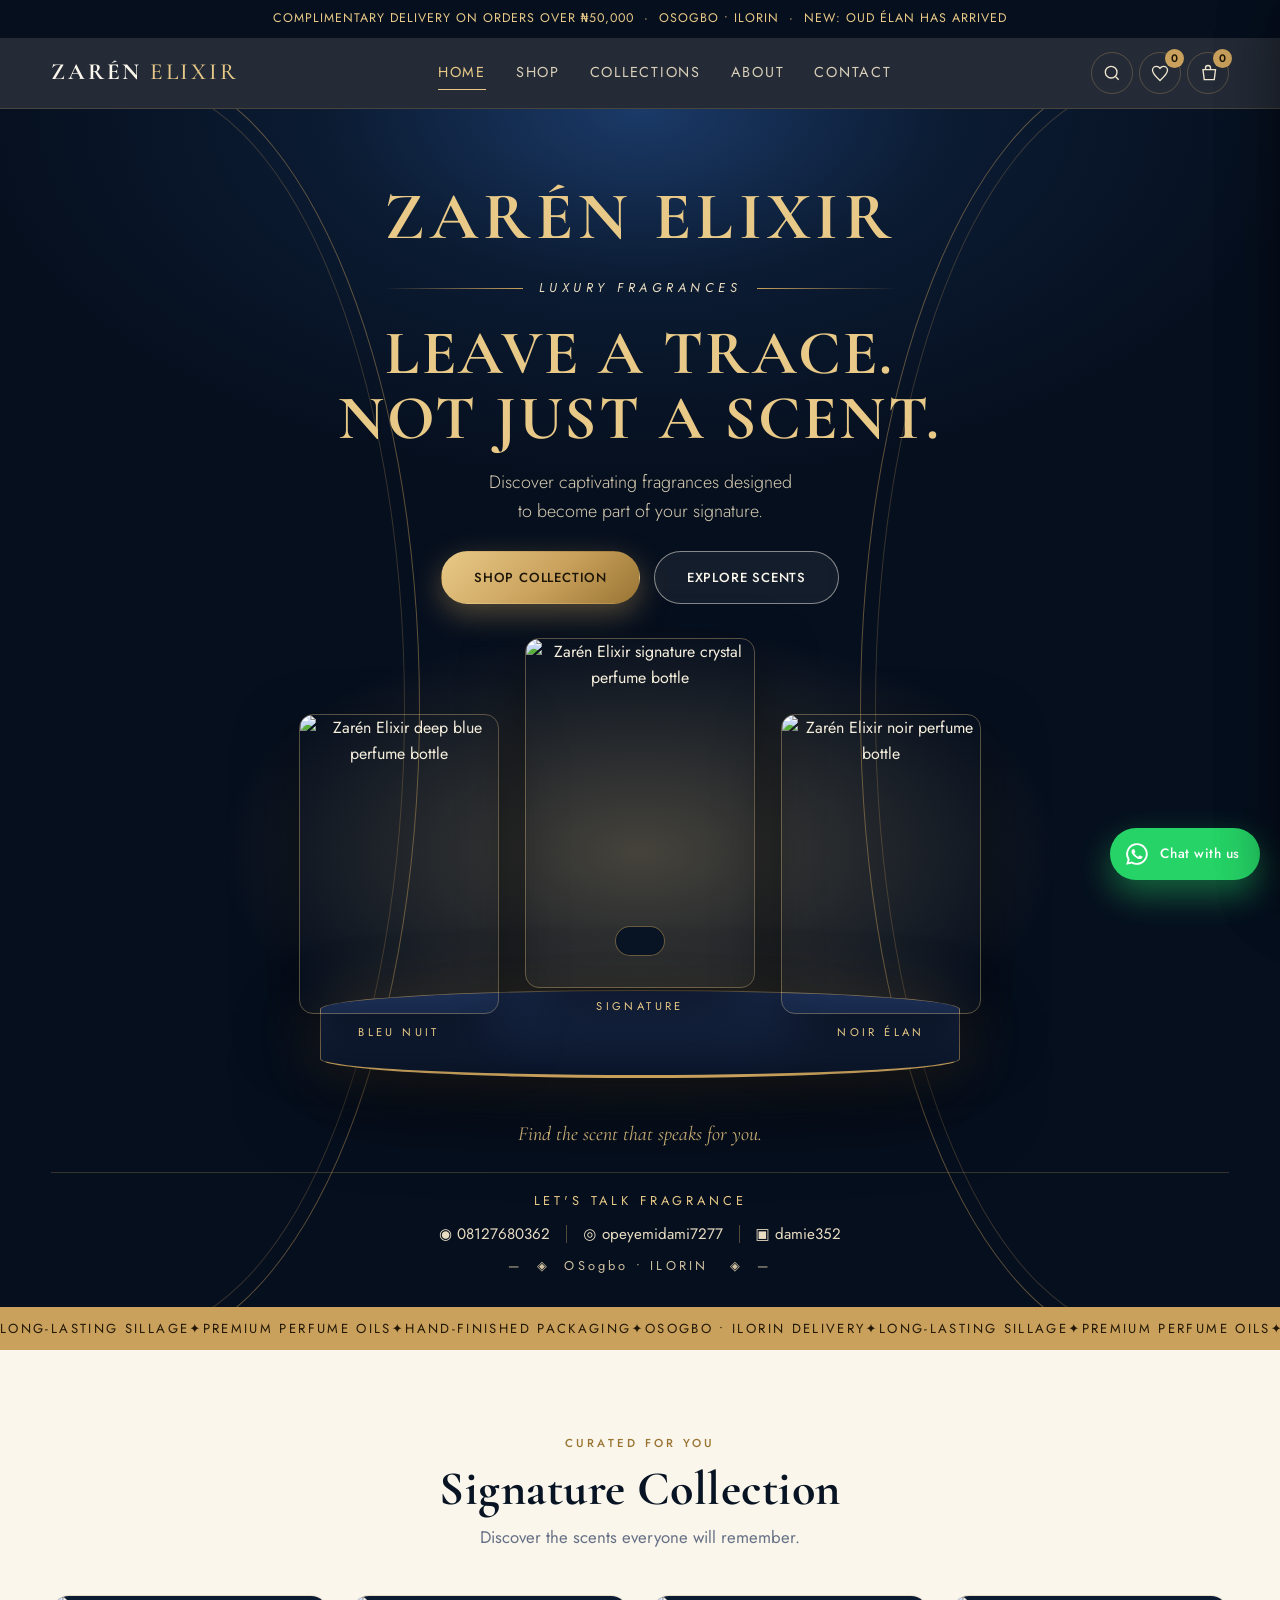
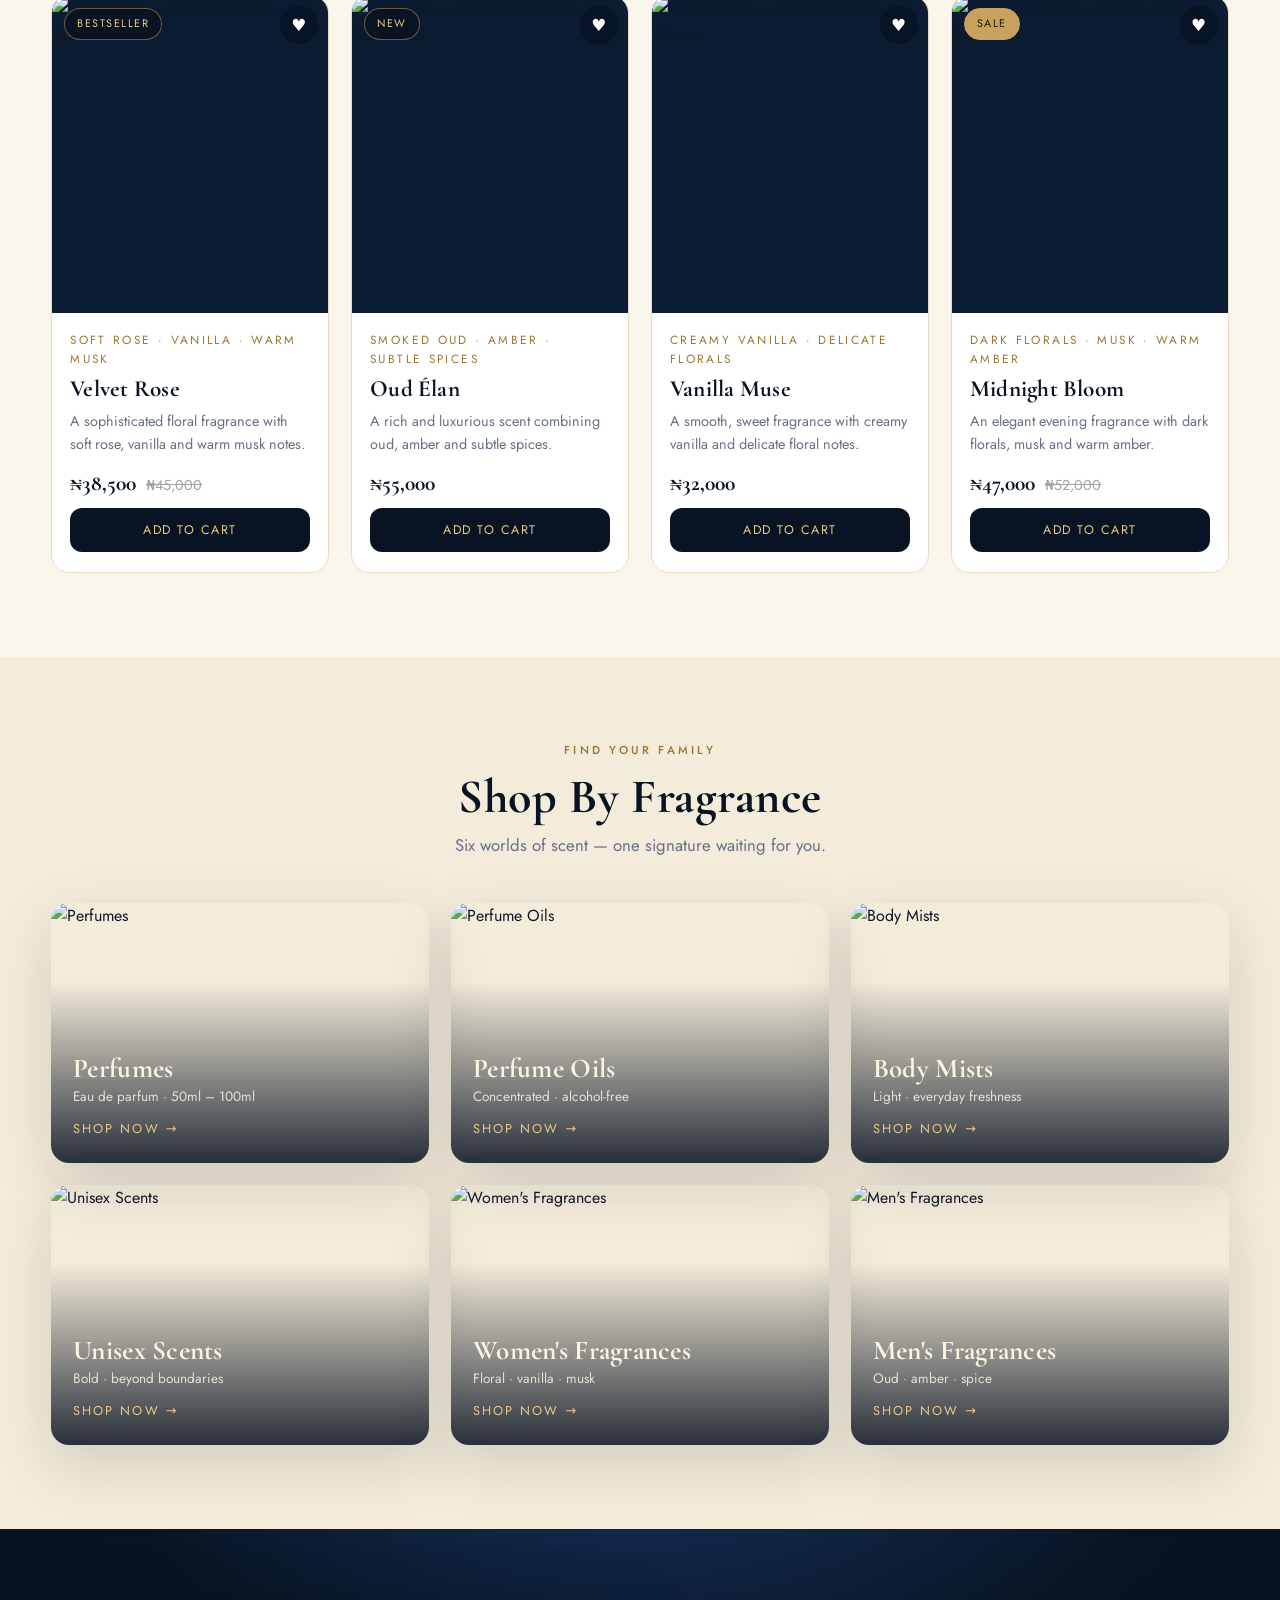
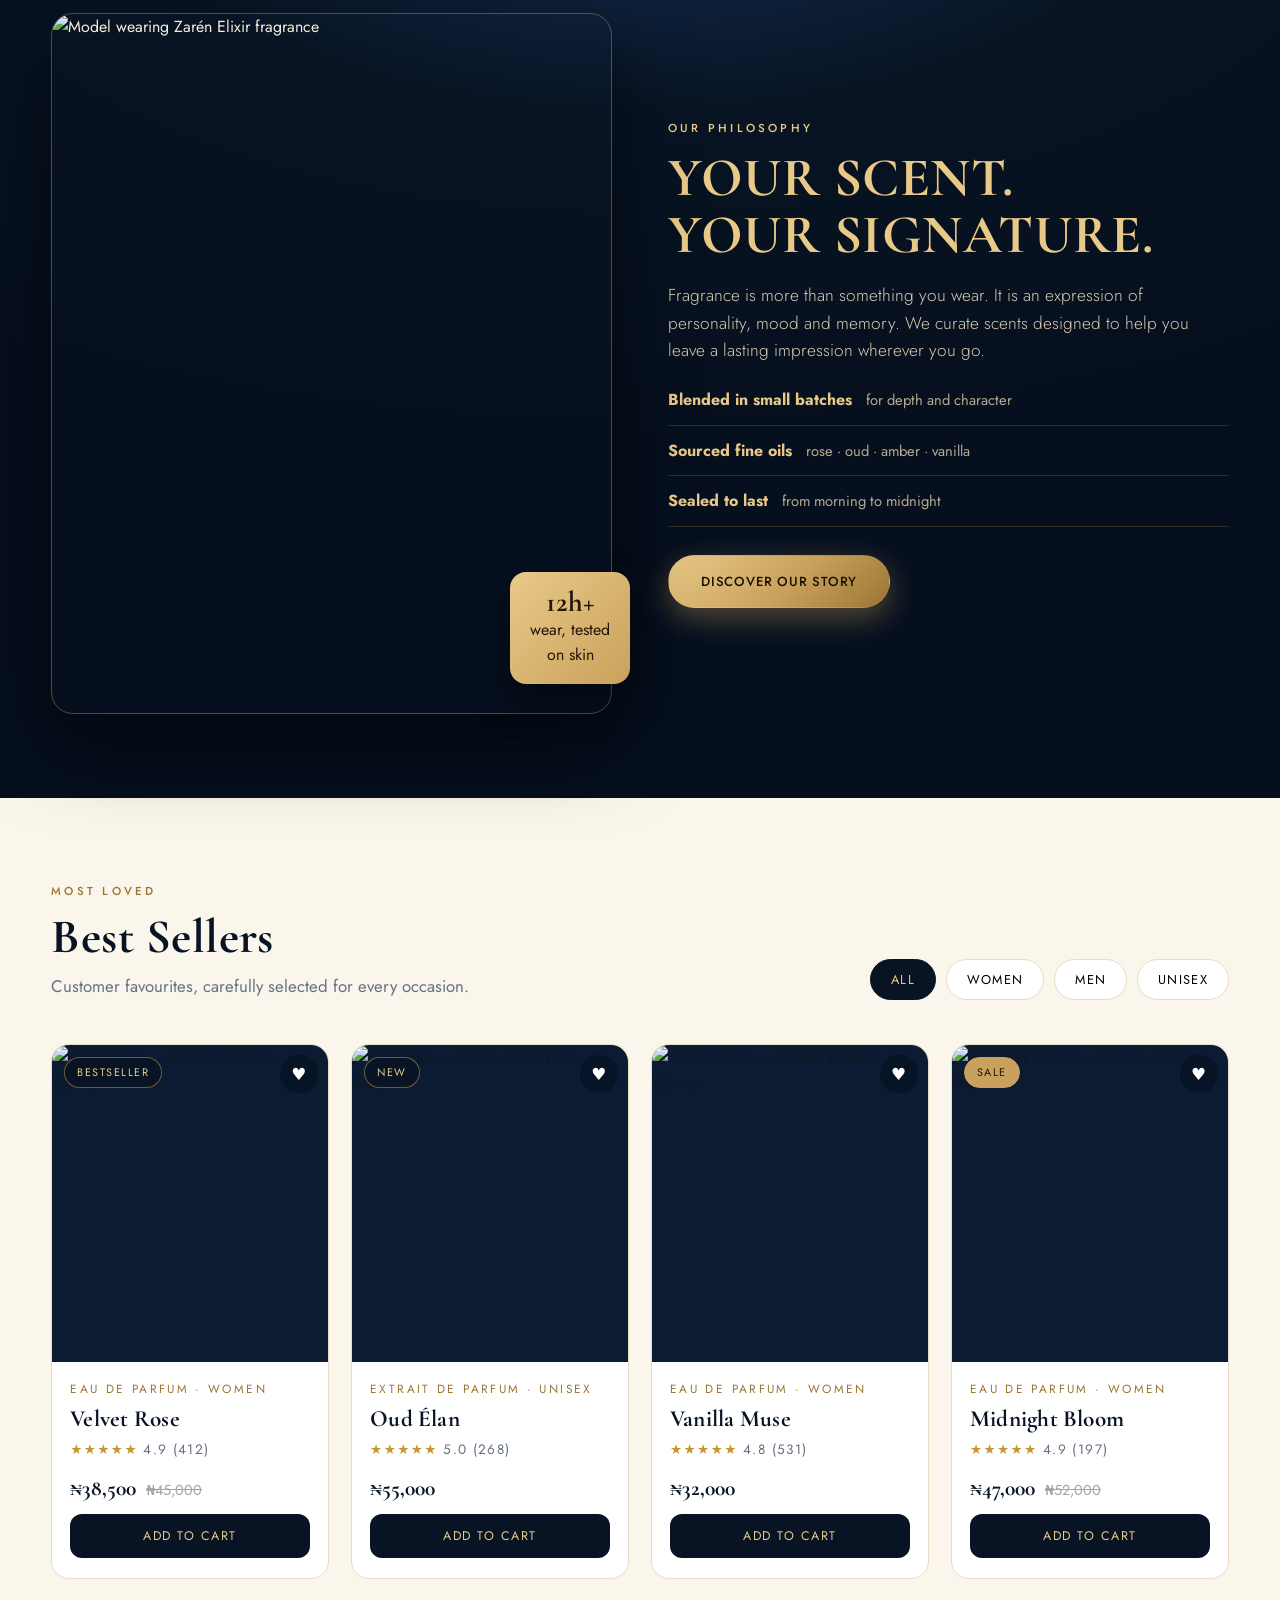
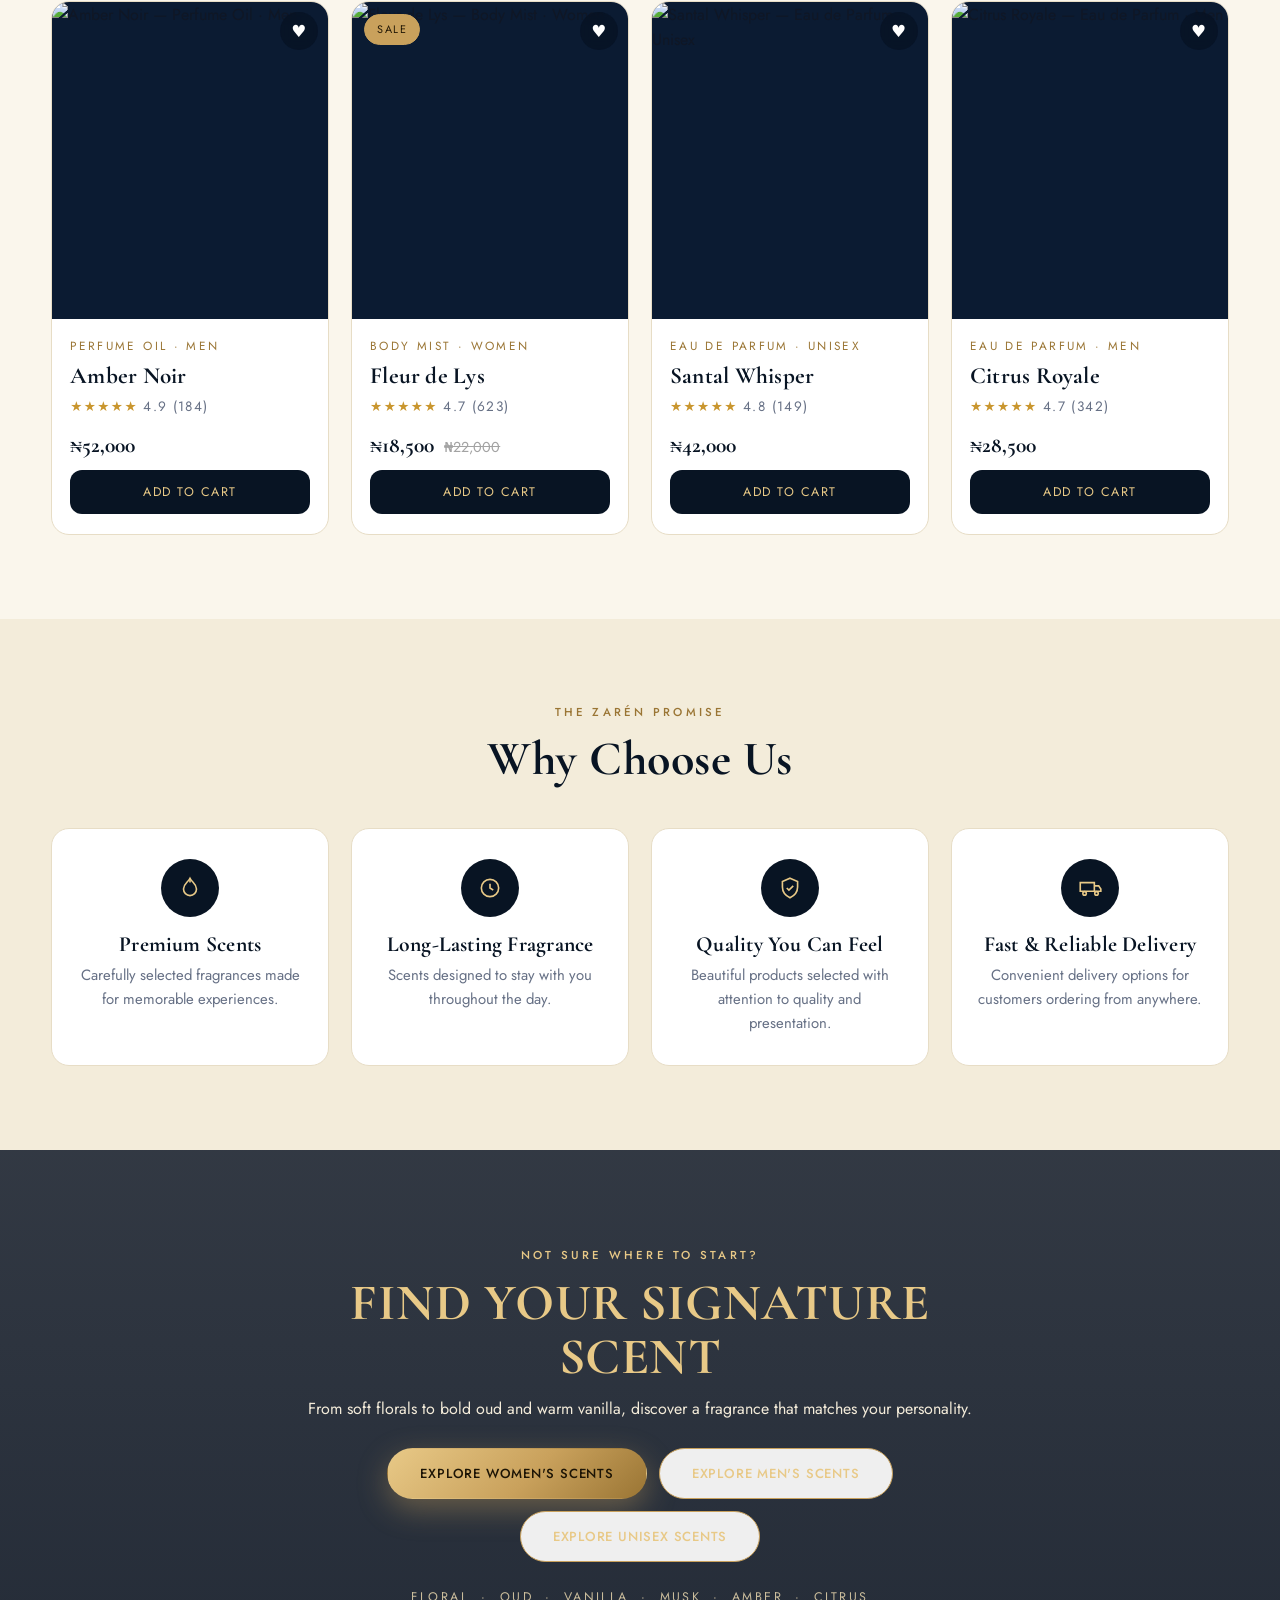
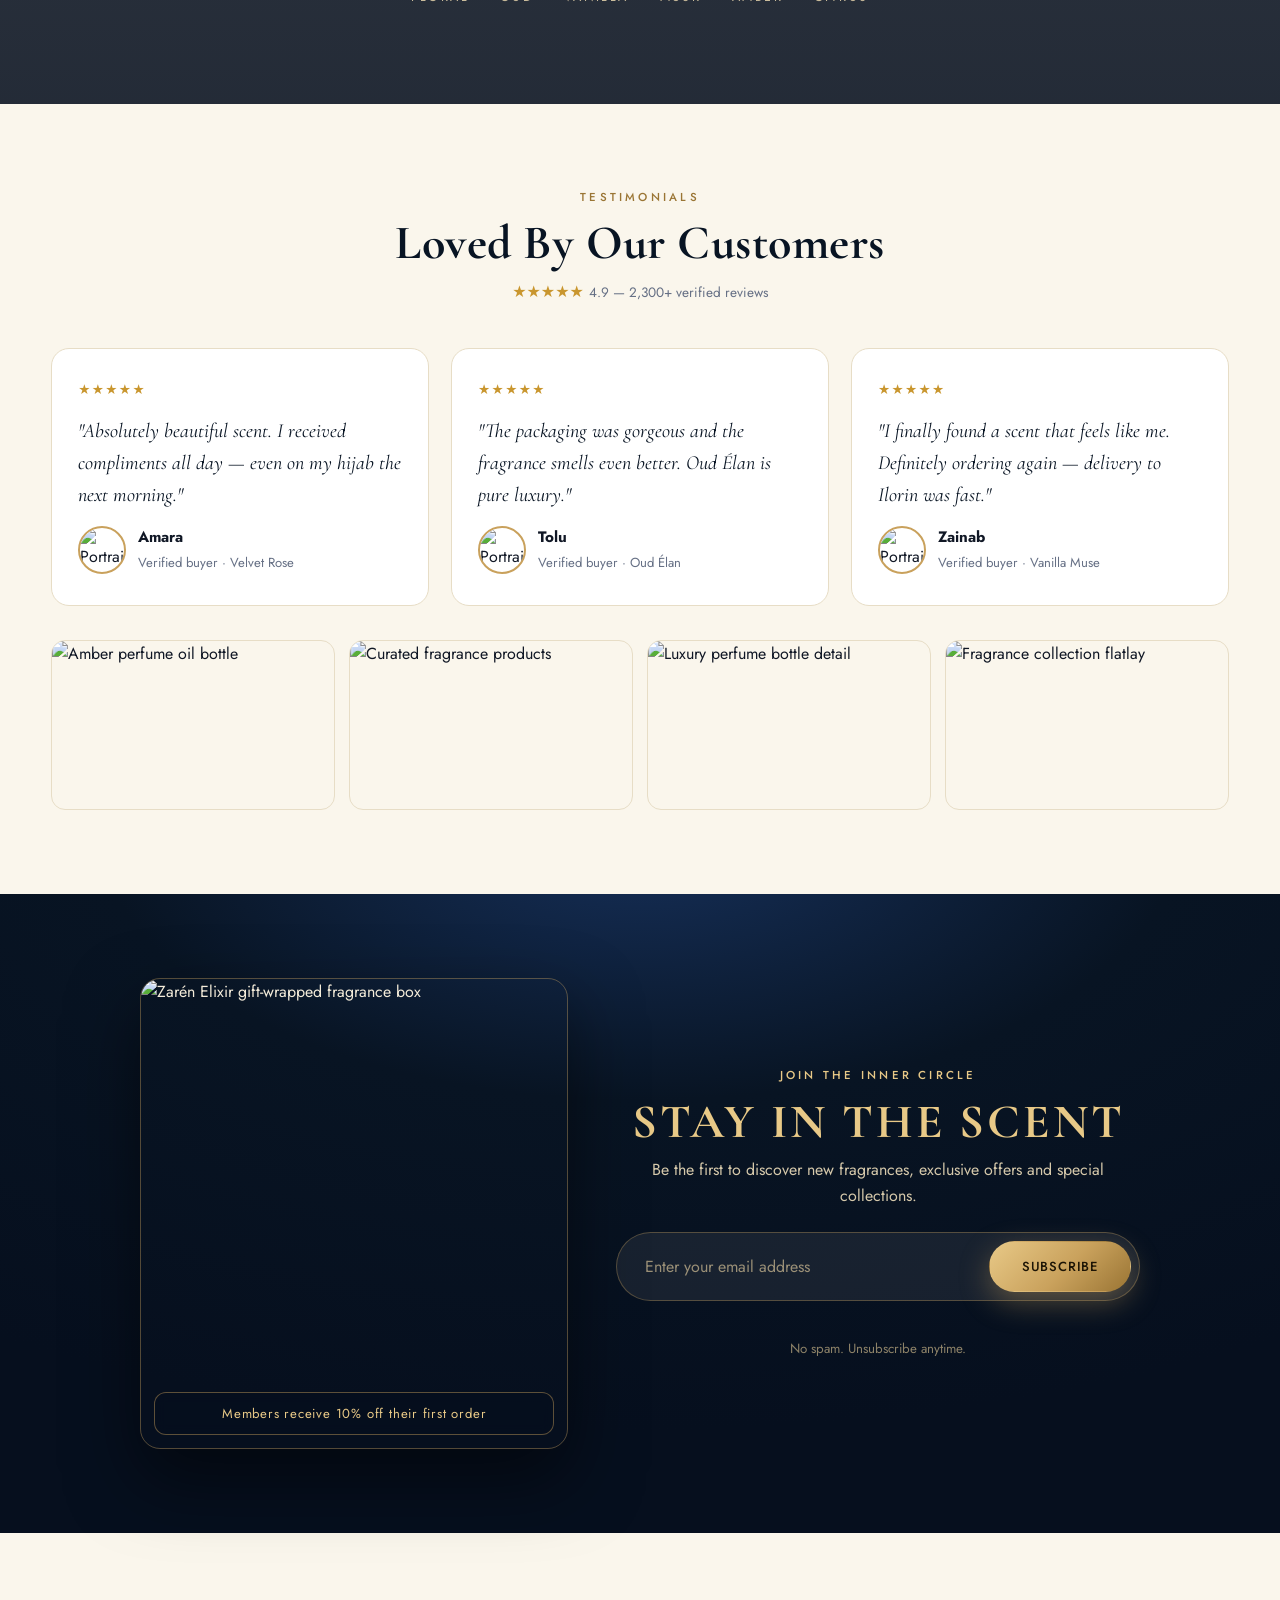
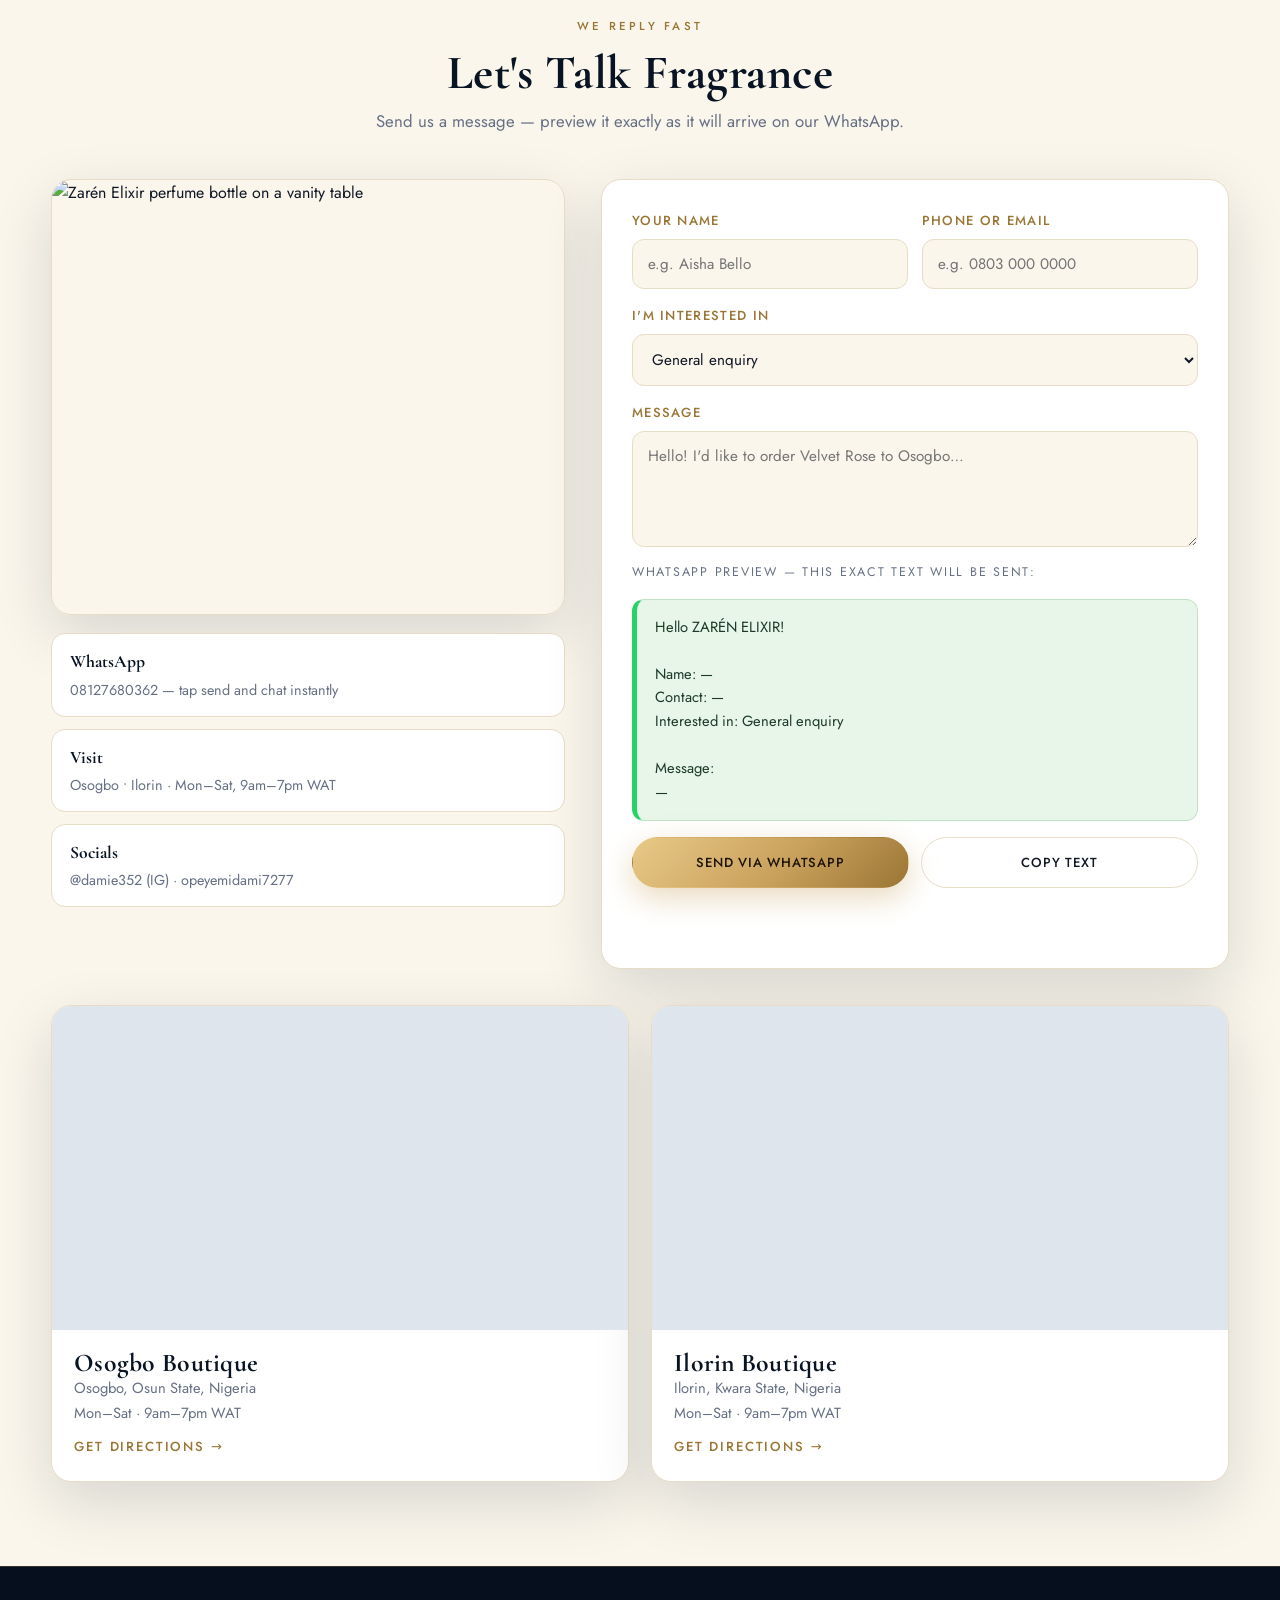
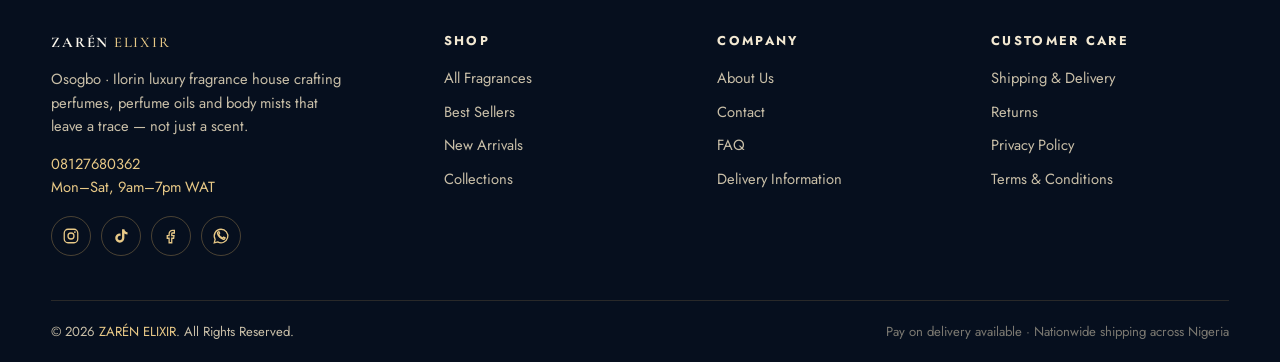
==== index.html @ 6f55315c "Add files via upload" ====
<!DOCTYPE html>
<html lang="en">
<head>
  <meta charset="UTF-8" />
  <meta name="viewport" content="width=device-width, initial-scale=1.0" />
  <title>ZARÉN ELIXIR — Luxury Fragrances | Leave A Trace. Not Just A Scent.</title>
  <meta name="description" content="ZARÉN ELIXIR — beautifully crafted perfumes, perfume oils and body mists. Discover scents designed to become part of your signature." />
  <link rel="preconnect" href="https://fonts.googleapis.com" />
  <link rel="preconnect" href="https://fonts.gstatic.com" crossorigin />
  <link href="https://fonts.googleapis.com/css2?family=Cormorant+Garamond:ital,wght@0,400;0,500;0,600;0,700;1,400;1,500&family=Jost:wght@300;400;500;600&display=swap" rel="stylesheet" />
  <link rel="stylesheet" href="styles.css" />
  <link rel="icon" href="data:image/svg+xml,<svg xmlns='http://www.w3.org/2000/svg' viewBox='0 0 100 100'><text y='.9em' font-size='90'>◈</text></svg>" />
</head>
<body>

  <!-- Announcement -->
  <div class="announcement">
    <p>Complimentary delivery on orders over ₦50,000 &nbsp;·&nbsp; Osogbo • Ilorin &nbsp;·&nbsp; New: Oud Élan has arrived</p>
  </div>

  <!-- ============ 1. NAVIGATION ============ -->
  <header class="nav" id="navbar">
    <div class="container nav-inner">
      <button class="nav-burger" id="menuBtn" aria-label="Open menu">
        <span></span><span></span><span></span>
      </button>

      <a href="#home" class="brand" data-brand>ZARÉN <span>ELIXIR</span></a>

      <nav class="nav-links" id="navLinks">
        <a href="#home" class="active">Home</a>
        <a href="#shop">Shop</a>
        <a href="#collections">Collections</a>
        <a href="#about">About</a>
        <a href="#contact">Contact</a>
        <div class="nav-mobile-cta">
          <a href="#shop" class="btn btn-gold">Shop Collection</a>
        </div>
      </nav>

      <div class="nav-actions">
        <button class="icon-btn" id="searchBtn" aria-label="Search">
          <svg viewBox="0 0 24 24" fill="none" stroke="currentColor" stroke-width="1.6"><circle cx="11" cy="11" r="7"/><path d="M20 20l-3.5-3.5"/></svg>
        </button>
        <button class="icon-btn" id="wishlistBtn" aria-label="Wishlist">
          <svg viewBox="0 0 24 24" fill="none" stroke="currentColor" stroke-width="1.6"><path d="M12 21C7 16.5 3 13 3 8.8 3 6 5.2 4 7.8 4c1.7 0 3.2.9 4.2 2.3C13 4.9 14.5 4 16.2 4 18.8 4 21 6 21 8.8c0 4.2-4 7.7-9 12.2z"/></svg>
          <span class="count-badge" id="wishlistCount">0</span>
        </button>
        <button class="icon-btn" id="cartBtn" aria-label="Shopping bag">
          <svg viewBox="0 0 24 24" fill="none" stroke="currentColor" stroke-width="1.6"><path d="M6 8h15l-1.5 12H7.5L6 8z"/><path d="M9 8V6a3 3 0 0 1 6 0v2"/></svg>
          <span class="count-badge" id="cartCount">0</span>
        </button>
      </div>
    </div>
  </header>

  <!-- Search overlay -->
  <div class="search-overlay" id="searchOverlay">
    <div class="search-box">
      <button class="close-x" id="searchClose" aria-label="Close search">✕</button>
      <p class="eyebrow">Search the maison</p>
      <input type="text" id="searchInput" placeholder="Try ‘oud’, ‘vanilla’, ‘musk’…" autocomplete="off" />
      <div class="search-results" id="searchResults"></div>
      <div class="search-tags">
        <button>Velvet Rose</button><button>Oud Élan</button><button>Body Mist</button><button>Perfume Oil</button>
      </div>
    </div>
  </div>

  <!-- Mobile menu -->
  <div class="mobile-menu" id="mobileMenu">
    <button class="close-x" id="menuClose" aria-label="Close menu">✕</button>
    <a href="#home">Home</a>
    <a href="#shop">Shop</a>
    <a href="#collections">Collections</a>
    <a href="#about">About</a>
    <a href="#contact">Contact</a>
    <div class="mobile-menu-foot">
      <p>LET'S TALK FRAGRANCE</p>
      <p class="gold">08127680362 · Osogbo • Ilorin</p>
    </div>
  </div>
  <div class="scrim" id="scrim"></div>

  <main>
  <!-- ============ 2. HERO ============ -->
  <section class="hero" id="home">
    <div class="hero-glow"></div>
    <div class="hero-line left"></div>
    <div class="hero-line right"></div>
    <div class="container hero-inner">
      <p class="hero-brand-top" data-brand-sub>ZARÉN ELIXIR</p>
      <div class="hero-rule"><span></span><em>LUXURY FRAGRANCES</em><span></span></div>
      <h1>LEAVE A TRACE.<br /><span>NOT JUST A SCENT.</span></h1>
      <p class="hero-sub">Discover captivating fragrances designed<br class="hide-m" /> to become part of your signature.</p>
      <div class="hero-ctas">
        <a href="#shop" class="btn btn-gold">Shop Collection</a>
        <a href="#collections" class="btn btn-outline">Explore Scents</a>
      </div>

      <div class="hero-stage">
        <div class="podium"></div>
        <div class="hero-bottles">
          <figure class="bottle b1">
            <img src="https://images.unsplash.com/photo-1592945403244-b3fbafd7f539?q=80&w=600&auto=format&fit=crop" alt="Zarén Elixir deep blue perfume bottle" loading="eager" />
            <figcaption>BLEU NUIT</figcaption>
          </figure>
          <figure class="bottle b2 featured">
            <img src="https://images.unsplash.com/photo-1541643600914-78b084683601?q=80&w=600&auto=format&fit=crop" alt="Zarén Elixir signature crystal perfume bottle" loading="eager" />
            <figcaption>SIGNATURE</figcaption>
          </figure>
          <figure class="bottle b3">
            <img src="https://images.unsplash.com/photo-1594035910387-fea47794261f?q=80&w=600&auto=format&fit=crop" alt="Zarén Elixir noir perfume bottle" loading="eager" />
            <figcaption>NOIR ÉLAN</figcaption>
          </figure>
        </div>
      </div>

      <p class="hero-tagline"><em>Find the scent that speaks for you.</em></p>

      <div class="hero-contact">
        <p class="hero-contact-title">LET'S TALK FRAGRANCE</p>
        <div class="hero-contact-row">
          <span>◉ 08127680362</span><i></i>
          <span>◎ opeyemidami7277</span><i></i>
          <span>▣ damie352</span>
        </div>
        <p class="hero-loc">— &nbsp;◈&nbsp; OSogbo • ILORIN &nbsp; ◈&nbsp; —</p>
      </div>
    </div>
  </section>

  <!-- Marquee -->
  <div class="marquee" aria-hidden="true">
    <div class="marquee-track">
      <span>Long-lasting sillage</span>✦<span>Premium perfume oils</span>✦<span>Hand-finished packaging</span>✦<span>Osogbo • Ilorin delivery</span>✦<span>Long-lasting sillage</span>✦<span>Premium perfume oils</span>✦<span>Hand-finished packaging</span>✦<span>Osogbo • Ilorin delivery</span>✦
    </div>
  </div>

  <!-- ============ 3. FEATURED COLLECTION ============ -->
  <section class="section light" id="shop">
    <div class="container">
      <div class="section-head reveal">
        <p class="eyebrow">Curated for you</p>
        <h2>Signature Collection</h2>
        <p class="sub">Discover the scents everyone will remember.</p>
      </div>
      <div class="grid products-4" id="signatureGrid"><!-- rendered by JS --></div>
    </div>
  </section>

  <!-- ============ 4. SHOP BY FRAGRANCE ============ -->
  <section class="section cream" id="collections">
    <div class="container">
      <div class="section-head reveal">
        <p class="eyebrow">Find your family</p>
        <h2>Shop By Fragrance</h2>
        <p class="sub">Six worlds of scent — one signature waiting for you.</p>
      </div>
      <div class="grid categories">
        <a href="#shop" class="cat-card reveal" data-cat="Perfumes">
          <img src="https://images.unsplash.com/photo-1541643600914-78b084683601?q=80&w=800&auto=format&fit=crop" alt="Perfumes" loading="lazy" />
          <div class="cat-info"><h3>Perfumes</h3><p>Eau de parfum · 50ml – 100ml</p><span>Shop now →</span></div>
        </a>
        <a href="#shop" class="cat-card reveal" data-cat="Perfume Oils">
          <img src="https://images.unsplash.com/photo-1615634260167-c8cdede054de?q=80&w=800&auto=format&fit=crop" alt="Perfume Oils" loading="lazy" />
          <div class="cat-info"><h3>Perfume Oils</h3><p>Concentrated · alcohol-free</p><span>Shop now →</span></div>
        </a>
        <a href="#shop" class="cat-card reveal" data-cat="Body Mists">
          <img src="https://images.unsplash.com/photo-1590736969955-71cc94901144?q=80&w=800&auto=format&fit=crop" alt="Body Mists" loading="lazy" />
          <div class="cat-info"><h3>Body Mists</h3><p>Light · everyday freshness</p><span>Shop now →</span></div>
        </a>
        <a href="#shop" class="cat-card reveal" data-cat="Unisex">
          <img src="https://images.unsplash.com/photo-1523293182086-7651a899d37f?q=80&w=800&auto=format&fit=crop" alt="Unisex Scents" loading="lazy" />
          <div class="cat-info"><h3>Unisex Scents</h3><p>Bold · beyond boundaries</p><span>Shop now →</span></div>
        </a>
        <a href="#shop" class="cat-card reveal" data-cat="Women">
          <img src="https://images.unsplash.com/photo-1587017539504-67cfbddac569?q=80&w=800&auto=format&fit=crop" alt="Women's Fragrances" loading="lazy" />
          <div class="cat-info"><h3>Women's Fragrances</h3><p>Floral · vanilla · musk</p><span>Shop now →</span></div>
        </a>
        <a href="#shop" class="cat-card reveal" data-cat="Men">
          <img src="https://images.unsplash.com/photo-1619994403073-2ceb844b8e63?q=80&w=800&auto=format&fit=crop" alt="Men's Fragrances" loading="lazy" />
          <div class="cat-info"><h3>Men's Fragrances</h3><p>Oud · amber · spice</p><span>Shop now →</span></div>
        </a>
      </div>
    </div>
  </section>

  <!-- ============ 5. BRAND STATEMENT ============ -->
  <section class="section dark statement" id="about">
    <div class="container statement-grid">
      <div class="statement-media reveal">
        <img src="https://images.unsplash.com/photo-1595425970377-c9703cf48b6d?q=80&w=900&auto=format&fit=crop" alt="Model wearing Zarén Elixir fragrance" loading="lazy" />
        <div class="statement-badge"><strong>12h+</strong><span>wear, tested<br />on skin</span></div>
      </div>
      <div class="statement-copy reveal">
        <p class="eyebrow gold">Our philosophy</p>
        <h2>YOUR SCENT.<br />YOUR SIGNATURE.</h2>
        <p class="lede">Fragrance is more than something you wear. It is an expression of personality, mood and memory. We curate scents designed to help you leave a lasting impression wherever you go.</p>
        <ul class="statement-list">
          <li><strong>Blended in small batches</strong><span>for depth and character</span></li>
          <li><strong>Sourced fine oils</strong><span>rose · oud · amber · vanilla</span></li>
          <li><strong>Sealed to last</strong><span>from morning to midnight</span></li>
        </ul>
        <a href="#contact" class="btn btn-gold">Discover Our Story</a>
      </div>
    </div>
  </section>

  <!-- ============ 6. BEST SELLERS ============ -->
  <section class="section light" id="bestsellers">
    <div class="container">
      <div class="section-head split reveal">
        <div>
          <p class="eyebrow">Most loved</p>
          <h2>Best Sellers</h2>
          <p class="sub">Customer favourites, carefully selected for every occasion.</p>
        </div>
        <div class="filter-pills" id="filterPills">
          <button class="active" data-filter="all">All</button>
          <button data-filter="Women">Women</button>
          <button data-filter="Men">Men</button>
          <button data-filter="Unisex">Unisex</button>
        </div>
      </div>
      <div class="grid products-4" id="bestGrid"><!-- rendered by JS --></div>
    </div>
  </section>

  <!-- ============ 7. WHY CHOOSE US ============ -->
  <section class="section cream why">
    <div class="container">
      <div class="section-head reveal">
        <p class="eyebrow">The Zarén promise</p>
        <h2>Why Choose Us</h2>
      </div>
      <div class="grid features">
        <div class="feature reveal">
          <div class="f-icon"><svg viewBox="0 0 24 24" fill="none" stroke="currentColor" stroke-width="1.5"><path d="M12 3c-2 4-6 5-6 10a6 6 0 0 0 12 0c0-5-4-6-6-10z"/><path d="M12 3v4"/></svg></div>
          <h3>Premium Scents</h3>
          <p>Carefully selected fragrances made for memorable experiences.</p>
        </div>
        <div class="feature reveal">
          <div class="f-icon"><svg viewBox="0 0 24 24" fill="none" stroke="currentColor" stroke-width="1.5"><circle cx="12" cy="12" r="8"/><path d="M12 8v4l3 2"/></svg></div>
          <h3>Long-Lasting Fragrance</h3>
          <p>Scents designed to stay with you throughout the day.</p>
        </div>
        <div class="feature reveal">
          <div class="f-icon"><svg viewBox="0 0 24 24" fill="none" stroke="currentColor" stroke-width="1.5"><path d="M12 3l7 3v5c0 5-3 8-7 10-4-2-7-5-7-10V6l7-3z"/><path d="M9 12l2 2 4-4"/></svg></div>
          <h3>Quality You Can Feel</h3>
          <p>Beautiful products selected with attention to quality and presentation.</p>
        </div>
        <div class="feature reveal">
          <div class="f-icon"><svg viewBox="0 0 24 24" fill="none" stroke="currentColor" stroke-width="1.5"><path d="M3 7h13v8H3zM16 10h4l2 3v2h-6z"/><circle cx="7" cy="17" r="1.6"/><circle cx="18" cy="17" r="1.6"/></svg></div>
          <h3>Fast &amp; Reliable Delivery</h3>
          <p>Convenient delivery options for customers ordering from anywhere.</p>
        </div>
      </div>
    </div>
  </section>

  <!-- ============ 8. DISCOVERY ============ -->
  <section class="section discovery">
    <div class="container discovery-inner reveal">
      <p class="eyebrow gold">Not sure where to start?</p>
      <h2>FIND YOUR SIGNATURE SCENT</h2>
      <p>From soft florals to bold oud and warm vanilla, discover a fragrance that matches your personality.</p>
      <div class="discovery-btns">
        <button class="btn btn-gold" data-goto-filter="Women">Explore Women's Scents</button>
        <button class="btn btn-outline-light" data-goto-filter="Men">Explore Men's Scents</button>
        <button class="btn btn-outline-light" data-goto-filter="Unisex">Explore Unisex Scents</button>
      </div>
      <div class="quiz-strip">
        <span>Floral</span>·<span>Oud</span>·<span>Vanilla</span>·<span>Musk</span>·<span>Amber</span>·<span>Citrus</span>
      </div>
    </div>
  </section>

  <!-- ============ 9. REVIEWS ============ -->
  <section class="section light reviews">
    <div class="container">
      <div class="section-head reveal">
        <p class="eyebrow">Testimonials</p>
        <h2>Loved By Our Customers</h2>
        <div class="stars-row">★★★★★ <span>4.9 — 2,300+ verified reviews</span></div>
      </div>
      <div class="grid reviews-3">
        <figure class="review reveal">
          <div class="stars">★★★★★</div>
          <blockquote>"Absolutely beautiful scent. I received compliments all day — even on my hijab the next morning."</blockquote>
          <figcaption>
            <img class="avatar" src="https://images.unsplash.com/photo-1531123897727-8f129e1688ce?q=80&w=160&auto=format&fit=crop" alt="Portrait of Amara" loading="lazy" />
            <div><strong>Amara</strong><span>Verified buyer · Velvet Rose</span></div>
          </figcaption>
        </figure>
        <figure class="review reveal">
          <div class="stars">★★★★★</div>
          <blockquote>"The packaging was gorgeous and the fragrance smells even better. Oud Élan is pure luxury."</blockquote>
          <figcaption>
            <img class="avatar" src="https://images.unsplash.com/photo-1506794778202-cad84cf45f1d?q=80&w=160&auto=format&fit=crop" alt="Portrait of Tolu" loading="lazy" />
            <div><strong>Tolu</strong><span>Verified buyer · Oud Élan</span></div>
          </figcaption>
        </figure>
        <figure class="review reveal">
          <div class="stars">★★★★★</div>
          <blockquote>"I finally found a scent that feels like me. Definitely ordering again — delivery to Ilorin was fast."</blockquote>
          <figcaption>
            <img class="avatar" src="https://images.unsplash.com/photo-1517841905240-472988babdf9?q=80&w=160&auto=format&fit=crop" alt="Portrait of Zainab" loading="lazy" />
            <div><strong>Zainab</strong><span>Verified buyer · Vanilla Muse</span></div>
          </figcaption>
        </figure>
      </div>
      <!-- Scent gallery strip -->
      <div class="gallery-strip reveal">
        <img src="https://images.unsplash.com/photo-1556228720-195a672e8a03?q=80&w=600&auto=format&fit=crop" alt="Amber perfume oil bottle" loading="lazy" />
        <img src="https://images.unsplash.com/photo-1571781926291-c477ebfd024b?q=80&w=600&auto=format&fit=crop" alt="Curated fragrance products" loading="lazy" />
        <img src="https://images.unsplash.com/photo-1588405748880-12d1d2a59f75?q=80&w=600&auto=format&fit=crop" alt="Luxury perfume bottle detail" loading="lazy" />
        <img src="https://images.unsplash.com/photo-1526947425960-945c6e72858f?q=80&w=600&auto=format&fit=crop" alt="Fragrance collection flatlay" loading="lazy" />
      </div>
    </div>
  </section>

  <!-- ============ 10. NEWSLETTER ============ -->
  <section class="section dark newsletter">
    <div class="container newsletter-grid">
      <div class="newsletter-media reveal">
        <img src="https://images.unsplash.com/photo-1549465220-1a8b9238cd48?q=80&w=800&auto=format&fit=crop" alt="Zarén Elixir gift-wrapped fragrance box" loading="lazy" />
        <div class="newsletter-media-tag">Members receive 10% off their first order</div>
      </div>
      <div class="newsletter-inner reveal">
        <p class="eyebrow gold">Join the inner circle</p>
        <h2>STAY IN THE SCENT</h2>
        <p>Be the first to discover new fragrances, exclusive offers and special collections.</p>
        <form id="newsletterForm" class="newsletter-form" novalidate>
          <input type="email" id="newsletterEmail" placeholder="Enter your email address" aria-label="Email address" required />
          <button type="submit" class="btn btn-gold">Subscribe</button>
        </form>
        <p class="form-msg" id="newsletterMsg" role="status"></p>
        <small>No spam. Unsubscribe anytime.</small>
      </div>
    </div>
  </section>

  <!-- ============ 10b. CONTACT / WHATSAPP ============ -->
  <section class="section light contact" id="contact">
    <div class="container">
      <div class="section-head reveal">
        <p class="eyebrow">We reply fast</p>
        <h2>Let's Talk Fragrance</h2>
        <p class="sub">Send us a message — preview it exactly as it will arrive on our WhatsApp.</p>
      </div>
      <div class="contact-grid">
        <div class="contact-info reveal">
          <img class="contact-photo" src="https://images.unsplash.com/photo-1563170351-be82bc888aa4?q=80&w=800&auto=format&fit=crop" alt="Zarén Elixir perfume bottle on a vanity table" loading="lazy" />
          <div class="contact-lines">
            <div><strong>WhatsApp</strong><span>08127680362 — tap send and chat instantly</span></div>
            <div><strong>Visit</strong><span>Osogbo • Ilorin · Mon–Sat, 9am–7pm WAT</span></div>
            <div><strong>Socials</strong><span>@damie352 (IG) · opeyemidami7277</span></div>
          </div>
        </div>
        <div class="contact-form-wrap reveal">
          <form id="waForm" class="wa-form" novalidate>
            <div class="field-row">
              <label>Your name
                <input type="text" id="waName" placeholder="e.g. Aisha Bello" autocomplete="name" />
              </label>
              <label>Phone or email
                <input type="text" id="waContact" placeholder="e.g. 0803 000 0000" autocomplete="tel" />
              </label>
            </div>
            <label>I'm interested in
              <select id="waTopic">
                <option>General enquiry</option>
                <option>Velvet Rose — ₦38,500</option>
                <option>Oud Élan — ₦55,000</option>
                <option>Vanilla Muse — ₦32,000</option>
                <option>Midnight Bloom — ₦47,000</option>
                <option>Perfume oils</option>
                <option>Body mists</option>
                <option>Bulk / gifting order</option>
                <option>Delivery question</option>
              </select>
            </label>
            <label>Message
              <textarea id="waMessage" rows="4" placeholder="Hello! I'd like to order Velvet Rose to Osogbo…"></textarea>
            </label>
            <p class="preview-label">WhatsApp preview — this exact text will be sent:</p>
            <div class="wa-preview" id="waPreview" aria-live="polite"></div>
            <div class="wa-actions">
              <button type="submit" class="btn btn-gold">Send via WhatsApp</button>
              <button type="button" class="btn btn-ghost" id="waCopy">Copy Text</button>
            </div>
            <p class="form-msg" id="waMsg" role="status"></p>
          </form>
        </div>
      </div>
      <div class="stores reveal">
        <div class="store-card">
          <div class="map-wrap">
            <iframe title="Map — Zarén Elixir Osogbo store" src="https://maps.google.com/maps?q=Osogbo,%20Osun%20State,%20Nigeria&t=&z=13&ie=UTF8&iwloc=&output=embed" loading="lazy" referrerpolicy="no-referrer-when-downgrade" allowfullscreen></iframe>
          </div>
          <div class="store-info">
            <h3>Osogbo Boutique</h3>
            <p>Osogbo, Osun State, Nigeria</p>
            <p class="store-hours">Mon–Sat · 9am–7pm WAT</p>
            <a class="store-link" href="https://www.google.com/maps/dir/?api=1&destination=Osogbo+Osun+State+Nigeria" target="_blank" rel="noopener">Get Directions →</a>
          </div>
        </div>
        <div class="store-card">
          <div class="map-wrap">
            <iframe title="Map — Zarén Elixir Ilorin store" src="https://maps.google.com/maps?q=Ilorin,%20Kwara%20State,%20Nigeria&t=&z=13&ie=UTF8&iwloc=&output=embed" loading="lazy" referrerpolicy="no-referrer-when-downgrade" allowfullscreen></iframe>
          </div>
          <div class="store-info">
            <h3>Ilorin Boutique</h3>
            <p>Ilorin, Kwara State, Nigeria</p>
            <p class="store-hours">Mon–Sat · 9am–7pm WAT</p>
            <a class="store-link" href="https://www.google.com/maps/dir/?api=1&destination=Ilorin+Kwara+State+Nigeria" target="_blank" rel="noopener">Get Directions →</a>
          </div>
        </div>
      </div>
    </div>
  </section>

  </main>

  <!-- ============ 11. FOOTER ============ -->
  <footer class="footer" id="footer">
    <div class="container">
      <div class="footer-grid">
        <div class="f-brand">
          <a href="#home" class="brand light" data-brand>ZARÉN <span>ELIXIR</span></a>
          <p>Osogbo · Ilorin luxury fragrance house crafting perfumes, perfume oils and body mists that leave a trace — not just a scent.</p>
          <p class="f-contact">08127680362<br />Mon–Sat, 9am–7pm WAT</p>
          <div class="socials">
            <a href="#" aria-label="Instagram" title="Instagram"><svg viewBox="0 0 24 24" fill="none" stroke="currentColor" stroke-width="1.7"><rect x="3" y="3" width="18" height="18" rx="5"/><circle cx="12" cy="12" r="4"/><circle cx="17.2" cy="6.8" r="1.2" fill="currentColor" stroke="none"/></svg></a>
            <a href="#" aria-label="TikTok" title="TikTok"><svg viewBox="0 0 24 24" fill="currentColor"><path d="M16.5 3c.4 2.3 1.9 3.7 4.2 3.9v3c-1.6 0-3-.5-4.2-1.4v6.3a6.1 6.1 0 1 1-6.1-6.1c.3 0 .7 0 1 .1v3.2a2.9 2.9 0 1 0 2 2.8V3h3.1z"/></svg></a>
            <a href="#" aria-label="Facebook" title="Facebook"><svg viewBox="0 0 24 24" fill="none" stroke="currentColor" stroke-width="1.7"><path d="M14 8h2.5V4.5H14A4.5 4.5 0 0 0 9.5 9v2.5H7V15h2.5v6H13v-6h2.5l.5-3.5h-3V9a1 1 0 0 1 1-1z"/></svg></a>
            <a href="https://wa.me/2348127680362" aria-label="WhatsApp" title="WhatsApp"><svg viewBox="0 0 24 24" fill="none" stroke="currentColor" stroke-width="1.7"><path d="M12 3a9 9 0 0 0-7.8 13.5L3 21l4.6-1.2A9 9 0 1 0 12 3z"/><path d="M9 9.5c.5 2.5 3 5 5.5 5.5l1-1.5 2 1c-.5 1.8-1.5 2.2-3 1.7-3-1-6-4-7-7-.5-1.5-.1-2.5 1.7-3l1 2L9 9.5z"/></svg></a>
          </div>
        </div>
        <div>
          <h4>Shop</h4>
          <a href="#shop">All Fragrances</a>
          <a href="#bestsellers">Best Sellers</a>
          <a href="#shop">New Arrivals</a>
          <a href="#collections">Collections</a>
        </div>
        <div>
          <h4>Company</h4>
          <a href="#about">About Us</a>
          <a href="#contact">Contact</a>
          <a href="#">FAQ</a>
          <a href="#">Delivery Information</a>
        </div>
        <div>
          <h4>Customer Care</h4>
          <a href="#">Shipping &amp; Delivery</a>
          <a href="#">Returns</a>
          <a href="#">Privacy Policy</a>
          <a href="#">Terms &amp; Conditions</a>
        </div>
      </div>
      <div class="footer-bottom">
        <p>© 2026 <span data-brand-name>ZARÉN ELIXIR</span>. All Rights Reserved.</p>
        <p class="pay-note">Pay on delivery available · Nationwide shipping across Nigeria</p>
      </div>
    </div>
  </footer>

  <!-- Cart drawer -->
  <aside class="drawer" id="cartDrawer" aria-label="Shopping bag">
    <div class="drawer-head">
      <h3>Your Bag <span id="cartDrawerCount">(0)</span></h3>
      <button class="close-x" id="cartClose" aria-label="Close bag">✕</button>
    </div>
    <div class="drawer-body" id="cartItems"></div>
    <div class="drawer-foot">
      <div class="total-row"><span>Subtotal</span><strong id="cartTotal">₦0</strong></div>
      <p class="drawer-note">Delivery is confirmed on WhatsApp. Order below and we take it from there.</p>
      <button class="btn btn-gold full" id="checkoutBtn">Order via WhatsApp</button>
      <button class="btn btn-ghost full" id="continueBtn">Continue Shopping</button>
    </div>
  </aside>

  <!-- Wishlist drawer -->
  <aside class="drawer" id="wishDrawer" aria-label="Wishlist">
    <div class="drawer-head">
      <h3>Wishlist <span id="wishDrawerCount">(0)</span></h3>
      <button class="close-x" id="wishClose" aria-label="Close wishlist">✕</button>
    </div>
    <div class="drawer-body" id="wishItems"></div>
    <div class="drawer-foot">
      <button class="btn btn-gold full" id="wishShopBtn">Discover Scents</button>
    </div>
  </aside>

  <!-- Quick view modal -->
  <div class="modal" id="quickModal">
    <div class="modal-card" id="quickCard"></div>
  </div>

  <div class="toast" id="toast" role="status"></div>

  <!-- Floating WhatsApp chat -->
  <a class="wa-float" href="https://wa.me/2348127680362?text=Hello%20ZAR%C3%89N%20ELIXIR!%20I%27d%20like%20to%20ask%20about%20a%20fragrance." target="_blank" rel="noopener" aria-label="Chat with us on WhatsApp">
    <svg viewBox="0 0 24 24" fill="currentColor"><path d="M12 2a10 10 0 0 0-8.6 15.1L2 22l5-1.3A10 10 0 1 0 12 2zm0 18.2a8.2 8.2 0 0 1-4.2-1.1l-.3-.2-3 .8.8-2.9-.2-.3A8.2 8.2 0 1 1 12 20.2zm4.6-6.1c-.3-.1-1.5-.7-1.7-.8-.2-.1-.4-.1-.6.1l-.8 1c-.1.2-.3.2-.5.1a6.7 6.7 0 0 1-3.3-2.9c-.3-.4 0-.5.1-.7l.5-.6c.1-.2.1-.4 0-.5l-.8-1.9c-.2-.5-.4-.4-.6-.4h-.5c-.2 0-.5.1-.7.3-.9.9-1.1 2.2-.2 3.9a11.6 11.6 0 0 0 4.5 4.2c1.7.8 2.4.9 3.2.7.5-.1 1.5-.6 1.7-1.2.2-.6.2-1.1.1-1.2 0-.1-.2-.1-.5-.2z"/></svg>
    <span>Chat with us</span>
  </a>

  <script src="app.js"></script>
</body>
</html>
---- styles.css ----
/* ZARÉN ELIXIR — premium navy + gold */
:root{
  --navy-950:#060f1e;
  --navy-900:#081423;
  --navy-800:#0b1b32;
  --navy-700:#12294a;
  --gold:#c9a15c;
  --gold-light:#e8c987;
  --gold-deep:#9a7534;
  --cream:#faf6ec;
  --cream-2:#f3ecda;
  --ink:#101725;
  --muted:#667085;
  --line:#e7ddc6;
  --card:#ffffff;
  --radius:18px;
  --shadow:0 20px 60px rgba(8,20,35,.14);
  --serif:"Cormorant Garamond",Georgia,serif;
  --sans:"Jost",system-ui,-apple-system,sans-serif;
}
*{box-sizing:border-box;margin:0;padding:0}
html{scroll-behavior:smooth}
body{font-family:var(--sans);color:var(--ink);background:var(--cream);line-height:1.6;-webkit-font-smoothing:antialiased;overflow-x:hidden}
img{max-width:100%;display:block}
a{color:inherit;text-decoration:none}
button{font-family:inherit;cursor:pointer}
.container{width:min(1200px,92%);margin:0 auto}
.section{padding:84px 0}
.section.light{background:var(--cream)}
.section.cream{background:var(--cream-2)}
.section.dark{background:radial-gradient(1200px 600px at 50% -10%,#16305a 0%,var(--navy-900) 45%,var(--navy-950) 100%);color:#f4ecda}

/* type */
h1,h2,h3{font-family:var(--serif);font-weight:700;line-height:1.05;letter-spacing:.01em}
.eyebrow{text-transform:uppercase;letter-spacing:.28em;font-size:.72rem;color:var(--gold-deep);font-weight:500;margin-bottom:12px}
.section.dark .eyebrow.gold,.eyebrow.gold{color:var(--gold-light)}
.section-head{text-align:center;max-width:640px;margin:0 auto 44px}
.section-head h2{font-size:clamp(2rem,4vw,3rem);color:var(--navy-900)}
.section.dark .section-head h2{color:var(--gold-light)}
.section-head .sub{color:var(--muted);margin-top:10px;font-size:1.05rem}
.section-head.split{text-align:left;max-width:none;display:flex;justify-content:space-between;align-items:end;gap:24px;flex-wrap:wrap}

/* buttons */
.btn{display:inline-flex;align-items:center;justify-content:center;gap:8px;padding:15px 32px;border-radius:999px;font-weight:500;letter-spacing:.06em;text-transform:uppercase;font-size:.82rem;border:1px solid transparent;transition:.28s ease}
.btn-gold{background:linear-gradient(135deg,var(--gold-light),var(--gold) 55%,var(--gold-deep));color:#1c1405;box-shadow:0 10px 30px rgba(201,161,92,.4)}
.btn-gold:hover{transform:translateY(-2px);box-shadow:0 16px 36px rgba(201,161,92,.5);filter:brightness(1.05)}
.btn-outline{border-color:rgba(250,246,236,.5);color:#faf6ec;background:rgba(255,255,255,.06);backdrop-filter:blur(6px)}
.btn-outline:hover{background:rgba(255,255,255,.14);transform:translateY(-2px)}
.btn-outline-light{border-color:var(--gold);color:var(--gold-light)}
.btn-outline-light:hover{background:rgba(201,161,92,.15);transform:translateY(-2px)}
.btn-ghost{background:transparent;border-color:var(--line);color:var(--ink)}
.btn.full{width:100%}
.btn:active{transform:scale(.98)}

/* announcement */
.announcement{background:var(--navy-950);color:var(--gold-light);text-align:center;font-size:.78rem;letter-spacing:.08em;padding:9px 12px;text-transform:uppercase}

/* nav */
.nav{position:sticky;top:0;z-index:60;background:rgba(6,15,30,.88);backdrop-filter:blur(14px);border-bottom:1px solid rgba(201,161,92,.22);transition:.3s}
.nav.scrolled{box-shadow:0 10px 30px rgba(0,0,0,.35)}
.nav-inner{display:flex;align-items:center;justify-content:space-between;height:70px;gap:16px}
.brand{font-family:var(--serif);font-weight:700;font-size:1.45rem;letter-spacing:.12em;color:#faf6ec;white-space:nowrap}
.brand span{color:var(--gold-light);font-weight:500}
.brand.light{color:#faf6ec}
.nav-links{display:flex;gap:30px;align-items:center}
.nav-links a{color:#d9cfb8;font-size:.9rem;letter-spacing:.12em;text-transform:uppercase;position:relative;padding:6px 0}
.nav-links a::after{content:"";position:absolute;left:0;bottom:0;height:1px;width:0;background:var(--gold-light);transition:.3s}
.nav-links a:hover::after,.nav-links a.active::after{width:100%}
.nav-links a.active,.nav-links a:hover{color:var(--gold-light)}
.nav-mobile-cta{display:none}
.nav-actions{display:flex;gap:6px;align-items:center}
.icon-btn{position:relative;width:42px;height:42px;border-radius:50%;border:1px solid rgba(201,161,92,.3);background:transparent;color:#f0e6cf;display:grid;place-items:center;transition:.25s}
.icon-btn svg{width:20px;height:20px}
.icon-btn:hover{background:rgba(201,161,92,.18);transform:translateY(-1px)}
.count-badge{position:absolute;top:-4px;right:-4px;min-width:19px;height:19px;border-radius:999px;background:var(--gold);color:#1c1405;font-size:.68rem;font-weight:600;display:grid;place-items:center;padding:0 5px;transition:transform .2s}
.count-badge.pop{transform:scale(1.45)}
.nav-burger{display:none;background:none;border:0;flex-direction:column;gap:5px;padding:8px}
.nav-burger span{width:24px;height:2px;background:var(--gold-light);border-radius:2px}

/* hero — matches reference: deep navy, gold serif, podium bottles */
.hero{position:relative;background:radial-gradient(900px 500px at 50% 0%,#1b3a68 0%,var(--navy-800) 35%,var(--navy-950) 75%);color:#f6efdd;text-align:center;overflow:hidden;padding:54px 0 30px}
.hero-glow{position:absolute;inset:0;background:radial-gradient(600px 320px at 50% 62%,rgba(232,201,135,.28),transparent 70%);pointer-events:none}
.hero-line{position:absolute;top:-40px;bottom:-40px;width:min(46vw,560px);border:1px solid rgba(201,161,92,.45);pointer-events:none}
.hero-line.left{left:-140px;border-radius:0 50% 50% 0;border-left:0}
.hero-line.right{right:-140px;border-radius:50% 0 0 50%;border-right:0}
.hero-line::before{content:"";position:absolute;inset:14px;border:1px solid rgba(201,161,92,.25);border-radius:inherit}
.hero-inner{position:relative}
.hero-brand-top{font-family:var(--serif);font-size:clamp(2.4rem,6vw,4.2rem);letter-spacing:.08em;color:var(--gold-light);font-weight:700}
.hero-rule{display:flex;align-items:center;justify-content:center;gap:16px;margin:8px 0 22px;color:#e9dcc0;letter-spacing:.35em;font-size:.8rem}
.hero-rule span{height:1px;width:min(140px,20vw);background:linear-gradient(90deg,transparent,var(--gold));display:block}
.hero-rule span:last-child{background:linear-gradient(90deg,var(--gold),transparent)}
.hero h1{font-size:clamp(2.1rem,5.4vw,3.9rem);color:var(--gold-light);letter-spacing:.04em}
.hero h1 span{color:var(--gold-light)}
.hero-sub{margin:16px auto 0;color:#d8cdb4;font-size:1.12rem;font-weight:300}
.hero-ctas{display:flex;gap:14px;justify-content:center;margin-top:26px;flex-wrap:wrap}
.hero-stage{position:relative;margin:34px auto 0;max-width:760px;min-height:340px;display:flex;align-items:flex-end;justify-content:center}
.podium{position:absolute;bottom:34px;left:50%;transform:translateX(-50%);width:min(640px,88%);height:88px;background:linear-gradient(180deg,#1c2f55,#0a1528);border:1px solid rgba(201,161,92,.6);border-bottom:3px solid var(--gold);border-radius:50%/22%;box-shadow:0 30px 80px rgba(0,0,0,.6),0 0 60px rgba(201,161,92,.25)}
.hero-bottles{position:relative;display:flex;align-items:flex-end;justify-content:center;gap:clamp(6px,3vw,26px);z-index:2;padding-bottom:70px}
.bottle{width:clamp(130px,24vw,200px)}
.bottle img{width:100%;height:clamp(190px,32vw,300px);object-fit:cover;border-radius:14px;border:1px solid rgba(232,201,135,.35);box-shadow:0 24px 60px rgba(0,0,0,.55)}
.bottle.featured{width:clamp(150px,28vw,230px);margin-bottom:26px}
.bottle.featured img{height:clamp(230px,38vw,350px)}
.bottle figcaption{margin-top:10px;font-size:.7rem;letter-spacing:.3em;color:var(--gold-light)}
.hero-tagline{margin-top:6px;color:var(--gold-light);font-family:var(--serif);font-style:italic;font-size:1.25rem}
.hero-contact{margin-top:22px;border-top:1px solid rgba(201,161,92,.25);padding-top:18px}
.hero-contact-title{letter-spacing:.3em;font-size:.8rem;color:var(--gold-light)}
.hero-contact-row{display:flex;justify-content:center;align-items:center;gap:16px;flex-wrap:wrap;margin-top:10px;color:#e8dcc2;font-size:.95rem}
.hero-contact-row i{width:1px;height:18px;background:rgba(201,161,92,.4)}
.hero-loc{margin-top:10px;letter-spacing:.25em;font-size:.8rem;color:#cdbf9f}

/* marquee */
.marquee{background:var(--gold);color:#231806;overflow:hidden;white-space:nowrap;padding:11px 0;font-size:.82rem;letter-spacing:.18em;text-transform:uppercase}
.marquee-track{display:inline-block;animation:scroll 26s linear infinite}
@keyframes scroll{to{transform:translateX(-50%)}}

/* products */
.grid{display:grid;gap:22px}
.products-4{grid-template-columns:repeat(4,1fr)}
.product{background:var(--card);border:1px solid var(--line);border-radius:var(--radius);overflow:hidden;transition:.3s;display:flex;flex-direction:column}
.product:hover{transform:translateY(-6px);box-shadow:var(--shadow)}
.product-media{position:relative;aspect-ratio:4/4.6;overflow:hidden;background:#0b1b32}
.product-media img{width:100%;height:100%;object-fit:cover;transition:transform .6s ease}
.product:hover .product-media img{transform:scale(1.07)}
.badge{position:absolute;top:12px;left:12px;background:var(--navy-900);color:var(--gold-light);font-size:.68rem;letter-spacing:.14em;text-transform:uppercase;padding:6px 12px;border-radius:999px;border:1px solid rgba(201,161,92,.5)}
.badge.sale{background:var(--gold);color:#231806;border-color:var(--gold)}
.wish{position:absolute;top:10px;right:10px;width:38px;height:38px;border-radius:50%;border:0;background:rgba(6,15,30,.55);color:#fff;display:grid;place-items:center;backdrop-filter:blur(6px);transition:.25s;font-size:1.05rem}
.wish:hover{background:rgba(6,15,30,.85);transform:scale(1.08)}
.wish.active{color:#ff7d9c;background:rgba(6,15,30,.8)}
.quick{position:absolute;left:12px;right:12px;bottom:12px;padding:11px;border:0;border-radius:12px;background:rgba(250,246,236,.94);font-size:.78rem;letter-spacing:.12em;text-transform:uppercase;opacity:0;transform:translateY(8px);transition:.3s}
.product:hover .quick{opacity:1;transform:none}
.product-body{padding:18px 18px 20px;display:flex;flex-direction:column;gap:8px;flex:1}
.product-body h3{font-size:1.45rem;color:var(--navy-900)}
.product-type{font-size:.74rem;letter-spacing:.2em;text-transform:uppercase;color:var(--gold-deep)}
.product-desc{font-size:.9rem;color:var(--muted)}
.stars{color:#c9962e;font-size:.85rem;letter-spacing:.1em}
.stars span{color:var(--muted)}
.price-row{display:flex;align-items:baseline;gap:10px;margin-top:2px}
.price{font-family:var(--serif);font-size:1.35rem;font-weight:700;color:var(--navy-900)}
.price-old{color:#a3a3a3;text-decoration:line-through;font-size:.9rem}
.add{margin-top:auto;padding:13px;border-radius:12px;border:0;background:var(--navy-900);color:var(--gold-light);letter-spacing:.12em;text-transform:uppercase;font-size:.78rem;transition:.25s}
.add:hover{background:var(--navy-700);transform:translateY(-1px)}

/* categories */
.categories{grid-template-columns:repeat(3,1fr)}
.cat-card{position:relative;border-radius:var(--radius);overflow:hidden;min-height:260px;display:flex;align-items:flex-end;box-shadow:var(--shadow)}
.cat-card img{position:absolute;inset:0;width:100%;height:100%;object-fit:cover;transition:transform .7s ease}
.cat-card:hover img{transform:scale(1.08)}
.cat-card::after{content:"";position:absolute;inset:0;background:linear-gradient(180deg,rgba(6,15,30,0) 30%,rgba(6,15,30,.85))}
.cat-info{position:relative;z-index:2;padding:22px;color:#faf3e3}
.cat-info h3{font-size:1.7rem}
.cat-info p{font-size:.85rem;opacity:.85;margin:2px 0 8px}
.cat-info span{color:var(--gold-light);font-size:.8rem;letter-spacing:.16em;text-transform:uppercase}

/* statement */
.statement-grid{display:grid;grid-template-columns:1fr 1fr;gap:56px;align-items:center}
.statement-media{position:relative}
.statement-media img{border-radius:22px;border:1px solid rgba(201,161,92,.4);box-shadow:0 30px 80px rgba(0,0,0,.5);aspect-ratio:4/5;object-fit:cover;width:100%}
.statement-badge{position:absolute;right:-18px;bottom:30px;background:linear-gradient(135deg,var(--gold-light),var(--gold));color:#231806;border-radius:16px;padding:16px 20px;text-align:center;box-shadow:0 16px 40px rgba(0,0,0,.4)}
.statement-badge strong{font-family:var(--serif);font-size:1.8rem;display:block;line-height:1}
.statement-copy h2{font-size:clamp(2.2rem,4.5vw,3.4rem);color:var(--gold-light)}
.statement-copy .lede{margin:18px 0 22px;color:#d9cdb2;font-size:1.08rem;font-weight:300}
.statement-list{list-style:none;margin-bottom:28px;display:grid;gap:12px}
.statement-list li{display:flex;gap:14px;align-items:baseline;border-bottom:1px solid rgba(201,161,92,.2);padding-bottom:12px}
.statement-list strong{color:var(--gold-light);white-space:nowrap}
.statement-list span{color:#b7ab90;font-size:.92rem}

/* filters */
.filter-pills{display:flex;gap:10px;flex-wrap:wrap}
.filter-pills button{padding:10px 20px;border-radius:999px;border:1px solid var(--line);background:#fff;font-size:.8rem;letter-spacing:.1em;text-transform:uppercase;transition:.25s}
.filter-pills button.active,.filter-pills button:hover{background:var(--navy-900);color:var(--gold-light);border-color:var(--navy-900)}

/* features */
.features{grid-template-columns:repeat(4,1fr)}
.feature{background:#fff;border:1px solid var(--line);border-radius:var(--radius);padding:30px 24px;text-align:center;transition:.3s}
.feature:hover{transform:translateY(-5px);box-shadow:var(--shadow)}
.f-icon{width:58px;height:58px;margin:0 auto 16px;border-radius:50%;display:grid;place-items:center;background:var(--navy-900);color:var(--gold-light)}
.f-icon svg{width:26px;height:26px}
.feature h3{font-size:1.35rem;margin-bottom:8px;color:var(--navy-900)}
.feature p{color:var(--muted);font-size:.93rem}

/* discovery */
.discovery{background:linear-gradient(rgba(6,15,30,.82),rgba(6,15,30,.88)),url('https://images.unsplash.com/photo-1616949755610-8c69e15bd3d1?q=80&w=1600&auto=format&fit=crop') center/cover;padding:96px 0;text-align:center;color:#f4ecda}
.discovery-inner{max-width:720px}
.discovery h2{font-size:clamp(2rem,4.5vw,3.2rem);color:var(--gold-light);margin:10px 0 12px}
.discovery-btns{display:flex;gap:12px;justify-content:center;flex-wrap:wrap;margin-top:26px}
.quiz-strip{margin-top:26px;letter-spacing:.2em;text-transform:uppercase;font-size:.78rem;color:#cbbd9c;display:flex;gap:12px;justify-content:center;flex-wrap:wrap}

/* reviews */
.reviews-3{grid-template-columns:repeat(3,1fr)}
.review{background:#fff;border:1px solid var(--line);border-radius:var(--radius);padding:30px 26px;display:flex;flex-direction:column;gap:14px}
.review blockquote{font-family:var(--serif);font-size:1.25rem;font-style:italic;color:var(--navy-900)}
.review figcaption strong{display:block;font-size:.95rem}
.review figcaption span{color:var(--muted);font-size:.82rem}
.stars-row{color:#c9962e;margin-top:10px}
.stars-row span{color:var(--muted);font-size:.85rem}

/* newsletter */
.newsletter-inner{max-width:620px;margin:0 auto;text-align:center}
.newsletter h2{font-size:clamp(2rem,4.5vw,3rem);color:var(--gold-light);letter-spacing:.06em;margin:8px 0 10px}
.newsletter p{color:#d6c9ab}
.newsletter-form{display:flex;gap:10px;margin-top:24px;background:rgba(255,255,255,.07);border:1px solid rgba(201,161,92,.35);padding:8px;border-radius:999px}
.newsletter-form input{flex:1;background:transparent;border:0;outline:0;color:#fff;padding:12px 20px;font-family:inherit;font-size:1rem}
.newsletter-form input::placeholder{color:#9b9077}
.form-msg{min-height:22px;margin-top:12px;font-size:.9rem}
.form-msg.ok{color:#9fe6a8}.form-msg.err{color:#ff9d9d}
.newsletter small{color:#8d8268}
.newsletter-grid{display:grid;grid-template-columns:.9fr 1.1fr;gap:48px;align-items:center;max-width:1000px;margin:0 auto}
.newsletter-media{position:relative}
.newsletter-media img{border-radius:20px;border:1px solid rgba(201,161,92,.4);aspect-ratio:4/4.4;object-fit:cover;width:100%;box-shadow:0 30px 70px rgba(0,0,0,.5)}
.newsletter-media-tag{position:absolute;left:14px;bottom:14px;right:14px;background:rgba(6,15,30,.72);border:1px solid rgba(201,161,92,.45);color:var(--gold-light);border-radius:12px;padding:10px 16px;font-size:.82rem;letter-spacing:.06em;text-align:center;backdrop-filter:blur(6px)}

/* reviews: avatars + gallery */
.review figcaption{display:flex;align-items:center;gap:12px}
.avatar{width:48px;height:48px;border-radius:50%;object-fit:cover;border:2px solid var(--gold);flex-shrink:0}
.gallery-strip{display:grid;grid-template-columns:repeat(4,1fr);gap:14px;margin-top:34px}
.gallery-strip img{border-radius:14px;height:170px;width:100%;object-fit:cover;border:1px solid var(--line);transition:transform .4s ease}
.gallery-strip img:hover{transform:scale(1.03)}

/* contact / whatsapp */
.contact-grid{display:grid;grid-template-columns:.9fr 1.1fr;gap:36px;align-items:start}
.contact-photo{border-radius:20px;width:100%;aspect-ratio:4/3.4;object-fit:cover;border:1px solid var(--line);box-shadow:var(--shadow)}
.contact-lines{display:grid;gap:12px;margin-top:18px}
.contact-lines>div{background:#fff;border:1px solid var(--line);border-radius:14px;padding:14px 18px;display:grid;gap:2px}
.contact-lines strong{font-family:var(--serif);font-size:1.1rem;color:var(--navy-900)}
.contact-lines span{font-size:.9rem;color:var(--muted)}
.contact-form-wrap{background:#fff;border:1px solid var(--line);border-radius:20px;padding:30px;box-shadow:var(--shadow)}
.wa-form{display:grid;gap:16px}
.wa-form label{display:grid;gap:8px;font-size:.82rem;letter-spacing:.1em;text-transform:uppercase;color:var(--gold-deep);font-weight:500}
.wa-form input,.wa-form select,.wa-form textarea{font-family:var(--sans);font-size:.95rem;letter-spacing:normal;text-transform:none;color:var(--ink);border:1px solid var(--line);border-radius:12px;padding:13px 15px;background:var(--cream);outline:0;width:100%;transition:border .2s,box-shadow .2s}
.wa-form input:focus,.wa-form select:focus,.wa-form textarea:focus{border-color:var(--gold);box-shadow:0 0 0 3px rgba(201,161,92,.2)}
.wa-form textarea{resize:vertical;min-height:96px}
.field-row{display:grid;grid-template-columns:1fr 1fr;gap:14px}
.preview-label{font-size:.78rem;letter-spacing:.14em;text-transform:uppercase;color:var(--muted)}
.wa-preview{background:#e7f6e9;border:1px solid #bfe3c6;border-left:5px solid #25d366;border-radius:12px;padding:16px 18px;font-size:.92rem;white-space:pre-wrap;color:#1d3a24;min-height:110px}
.wa-actions{display:flex;gap:12px;flex-wrap:wrap}
.wa-actions .btn{flex:1;min-width:180px}

/* store locations + maps */
.stores{display:grid;grid-template-columns:1fr 1fr;gap:22px;margin-top:36px}
.store-card{background:#fff;border:1px solid var(--line);border-radius:20px;overflow:hidden;box-shadow:var(--shadow)}
.map-wrap{position:relative;aspect-ratio:16/9;background:#dfe5ec}
.map-wrap iframe{position:absolute;inset:0;width:100%;height:100%;border:0;filter:saturate(.92)}
.store-info{padding:20px 22px 22px}
.store-info h3{font-size:1.6rem;color:var(--navy-900)}
.store-info p{color:var(--muted);font-size:.92rem}
.store-hours{margin-top:2px}
.store-link{display:inline-block;margin-top:10px;color:var(--gold-deep);font-size:.82rem;letter-spacing:.14em;text-transform:uppercase;font-weight:500}
.store-link:hover{color:var(--navy-900)}

/* floating whatsapp */
.wa-float{position:fixed;right:20px;bottom:20px;z-index:65;display:flex;align-items:center;gap:10px;background:#25d366;color:#fff;padding:13px 20px 13px 14px;border-radius:999px;font-size:.85rem;font-weight:500;letter-spacing:.04em;box-shadow:0 14px 34px rgba(37,211,102,.45);transition:.28s}
.wa-float svg{width:26px;height:26px}
.wa-float:hover{transform:translateY(-3px) scale(1.03);box-shadow:0 18px 40px rgba(37,211,102,.55)}

/* footer */
.footer{background:var(--navy-950);color:#c9bfa8;padding:64px 0 0;border-top:1px solid rgba(201,161,92,.25)}
.footer-grid{display:grid;grid-template-columns:1.5fr 1fr 1fr 1fr;gap:36px;padding-bottom:44px}
.f-brand p{margin:14px 0;font-size:.92rem;max-width:300px}
.f-contact{color:var(--gold-light)}
.footer h4{color:#f2e8d2;font-family:var(--sans);letter-spacing:.18em;text-transform:uppercase;font-size:.8rem;margin-bottom:16px}
.footer-grid>div a{display:block;margin-bottom:10px;font-size:.92rem;transition:.2s}
.footer-grid>div a:hover{color:var(--gold-light);transform:translateX(3px)}
.socials{display:flex;gap:10px;margin-top:16px}
.socials a{width:40px !important;height:40px;border:1px solid rgba(201,161,92,.35);border-radius:50%;display:grid !important;place-items:center;margin:0 !important;color:var(--gold-light)}
.socials a svg{width:18px;height:18px}
.socials a:hover{background:rgba(201,161,92,.18)}
.footer-bottom{border-top:1px solid rgba(201,161,92,.18);padding:20px 0;display:flex;justify-content:space-between;gap:10px;flex-wrap:wrap;font-size:.82rem}
.pay-note{opacity:.6}
[data-brand-name]{color:var(--gold-light)}

/* drawers, modal, search */
.scrim{position:fixed;inset:0;background:rgba(4,9,18,.6);opacity:0;pointer-events:none;transition:.3s;z-index:70}
.scrim.show{opacity:1;pointer-events:auto}
.drawer{position:fixed;top:0;right:0;bottom:0;width:min(420px,94vw);background:var(--cream);z-index:80;transform:translateX(105%);transition:transform .35s ease;display:flex;flex-direction:column;box-shadow:-20px 0 60px rgba(0,0,0,.3)}
.drawer.open{transform:none}
.drawer-head{display:flex;justify-content:space-between;align-items:center;padding:20px 22px;border-bottom:1px solid var(--line)}
.drawer-head h3{font-size:1.5rem}
.drawer-body{flex:1;overflow:auto;padding:18px 22px;display:flex;flex-direction:column;gap:14px}
.drawer-foot{padding:18px 22px 22px;border-top:1px solid var(--line);display:grid;gap:10px}
.total-row{display:flex;justify-content:space-between;font-size:1.05rem}
.total-row strong{font-family:var(--serif);font-size:1.4rem}
.drawer-note{font-size:.8rem;color:var(--muted)}
.cart-item,.wish-item{display:grid;grid-template-columns:64px 1fr auto;gap:12px;align-items:center;background:#fff;border:1px solid var(--line);border-radius:14px;padding:10px}
.cart-item img,.wish-item img{width:64px;height:72px;object-fit:cover;border-radius:10px}
.cart-item h4,.wish-item h4{font-family:var(--serif);font-size:1.05rem}
.cart-item small{color:var(--muted)}
.qty{display:flex;align-items:center;gap:8px;margin-top:6px}
.qty button{width:26px;height:26px;border-radius:50%;border:1px solid var(--line);background:#fff}
.remove{background:none;border:0;color:#b0564a;font-size:.78rem;text-decoration:underline}
.empty{text-align:center;color:var(--muted);padding:40px 10px}
.close-x{background:var(--navy-900);color:var(--gold-light);border:0;width:36px;height:36px;border-radius:50%}
.modal{position:fixed;inset:0;z-index:90;display:none;place-items:center;background:rgba(4,9,18,.65);padding:18px}
.modal.open{display:grid}
.modal-card{background:var(--cream);border-radius:20px;max-width:760px;width:100%;display:grid;grid-template-columns:1fr 1fr;overflow:hidden;position:relative}
.modal-card img{width:100%;height:100%;min-height:320px;object-fit:cover}
.modal-info{padding:32px}
.modal-info h3{font-size:2rem}
.modal-info .price{font-size:1.6rem;margin:10px 0}
.notes{margin:14px 0;display:grid;gap:6px;font-size:.9rem;color:var(--muted)}
.notes strong{color:var(--navy-900)}
.search-overlay{position:fixed;inset:0;z-index:90;background:rgba(6,15,30,.92);display:none;place-items:start center;padding:90px 18px 18px}
.search-overlay.open{display:grid}
.search-box{width:min(620px,100%);background:var(--cream);border-radius:20px;padding:28px;position:relative}
.search-box input{width:100%;padding:15px 18px;border-radius:12px;border:1px solid var(--line);font-size:1rem;font-family:inherit;margin-top:14px}
.search-tags{display:flex;gap:8px;flex-wrap:wrap;margin-top:14px}
.search-tags button{border:1px solid var(--line);background:#fff;border-radius:999px;padding:8px 16px;font-size:.8rem}
.search-results{display:grid;gap:8px;margin-top:14px;max-height:300px;overflow:auto}
.search-results a{display:flex;justify-content:space-between;background:#fff;border:1px solid var(--line);border-radius:12px;padding:10px 14px;font-size:.9rem}
.mobile-menu{position:fixed;top:0;left:0;bottom:0;width:min(340px,88vw);background:var(--navy-950);z-index:80;transform:translateX(-105%);transition:.35s;padding:70px 30px 30px;display:flex;flex-direction:column;gap:6px}
.mobile-menu.open{transform:none}
.mobile-menu a{color:#efe4cb;font-family:var(--serif);font-size:1.7rem;padding:8px 0;border-bottom:1px solid rgba(201,161,92,.15)}
.mobile-menu-foot{margin-top:auto;color:#8d8268;font-size:.85rem}
.mobile-menu-foot .gold{color:var(--gold-light)}
.mobile-menu .close-x{position:absolute;top:18px;right:18px}
.search-box .close-x{position:absolute;top:14px;right:14px}
.toast{position:fixed;bottom:24px;left:50%;transform:translate(-50%,80px);background:var(--navy-900);color:var(--gold-light);padding:14px 24px;border-radius:999px;border:1px solid rgba(201,161,92,.5);z-index:100;transition:.35s;font-size:.9rem;max-width:90vw;text-align:center}
.toast.show{transform:translate(-50%,0)}

/* reveal */
.reveal{opacity:0;transform:translateY(26px);transition:opacity .7s ease,transform .7s ease}
.reveal.visible{opacity:1;transform:none}

/* responsive */
@media(max-width:1024px){
  .products-4{grid-template-columns:repeat(2,1fr)}
  .features{grid-template-columns:repeat(2,1fr)}
  .categories{grid-template-columns:repeat(2,1fr)}
  .statement-grid{grid-template-columns:1fr;gap:36px}
  .statement-badge{right:12px}
  .newsletter-grid,.contact-grid{grid-template-columns:1fr;gap:28px}
  .gallery-strip{grid-template-columns:repeat(2,1fr)}
  .stores{grid-template-columns:1fr}
}
@media(max-width:768px){
  .nav-links{display:none}
  .nav-burger{display:flex}
  .section{padding:60px 0}
  .reviews-3{grid-template-columns:1fr}
  .footer-grid{grid-template-columns:1fr 1fr}
  .modal-card{grid-template-columns:1fr}
  .modal-card img{min-height:220px;max-height:280px}
  .newsletter-form{flex-direction:column;border-radius:20px}
  .newsletter-form .btn{width:100%}
  .hero-contact-row i{display:none}
}
@media(max-width:520px){
  .products-4{grid-template-columns:repeat(2,1fr);gap:12px}
  .product-body{padding:12px}
  .product-body h3{font-size:1.15rem}
  .product-desc{display:none}
  .categories{grid-template-columns:1fr}
  .features{grid-template-columns:1fr}
  .footer-grid{grid-template-columns:1fr}
  .hero-ctas .btn{width:100%}
  .quick{display:none}
  .hide-m{display:none}
  .field-row{grid-template-columns:1fr}
  .contact-form-wrap{padding:20px}
  .wa-actions .btn{min-width:100%}
  .wa-float span{display:none}
  .wa-float{padding:13px}
}
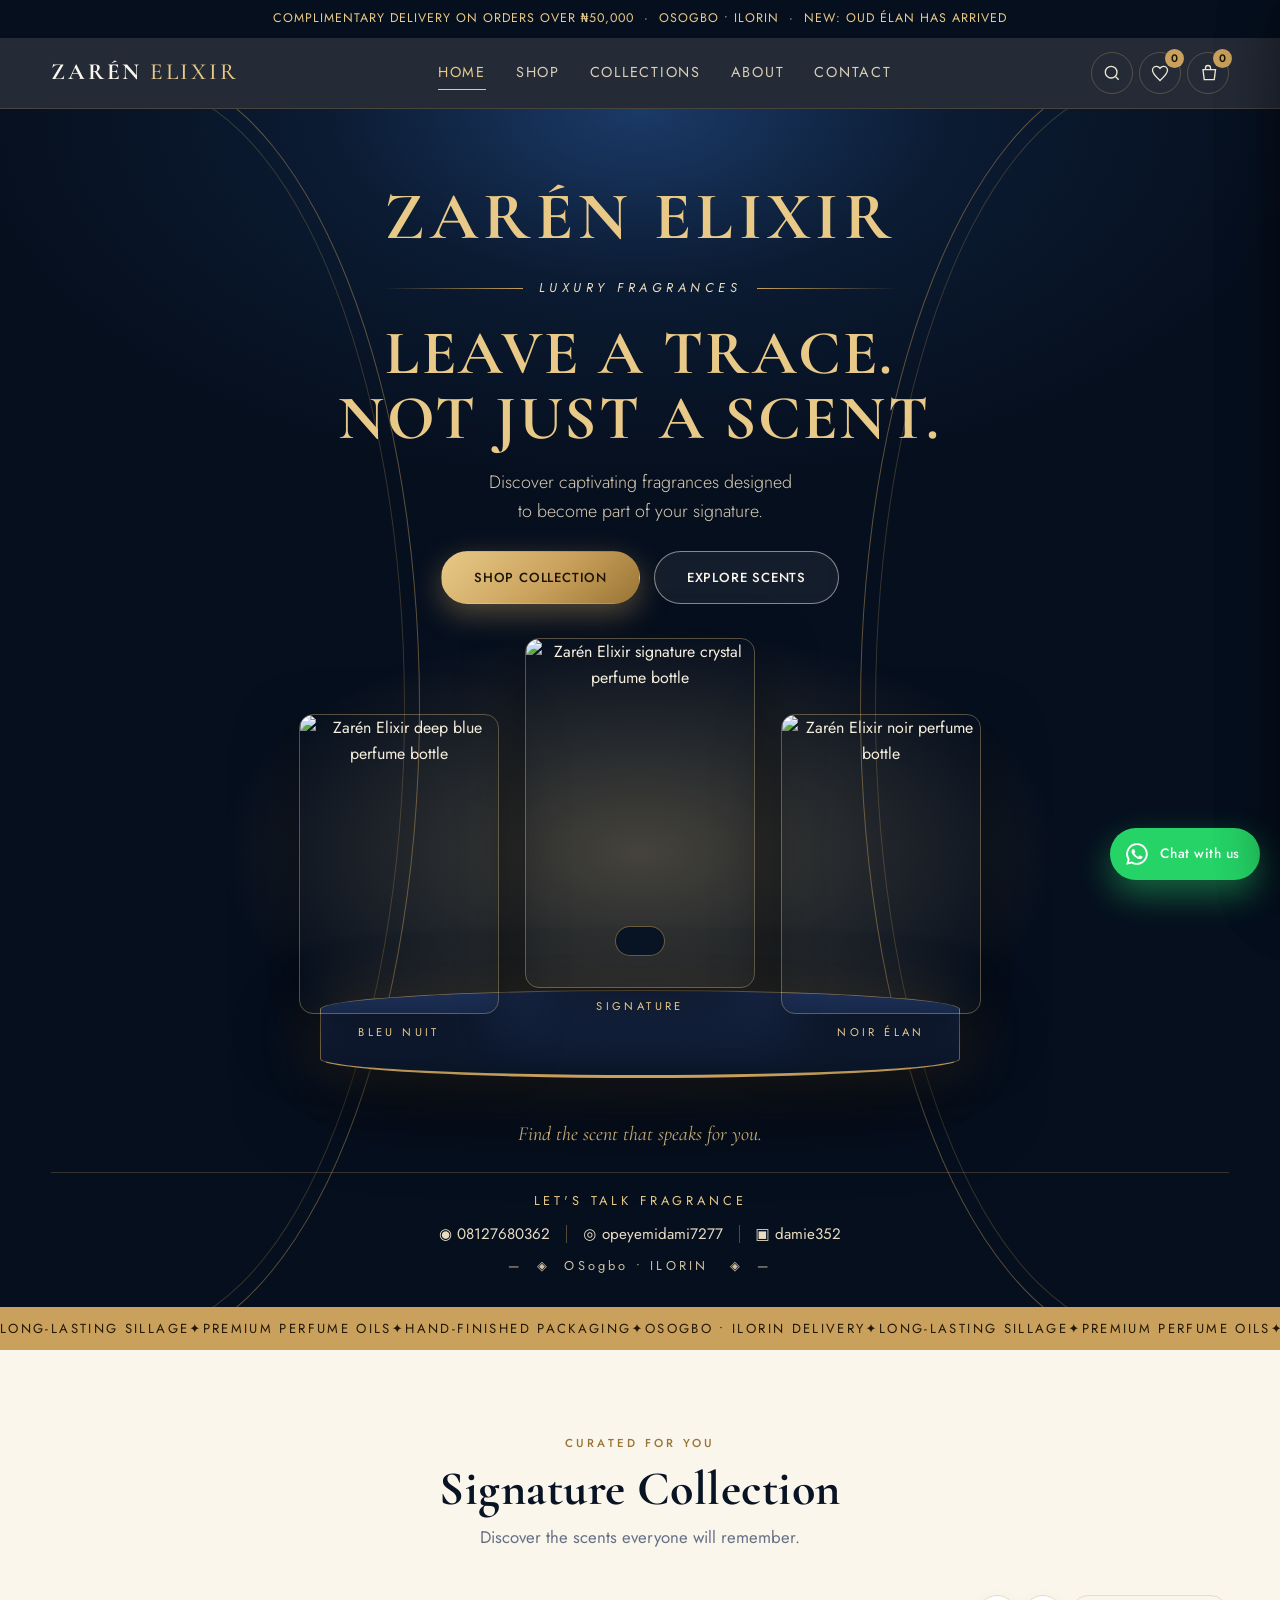
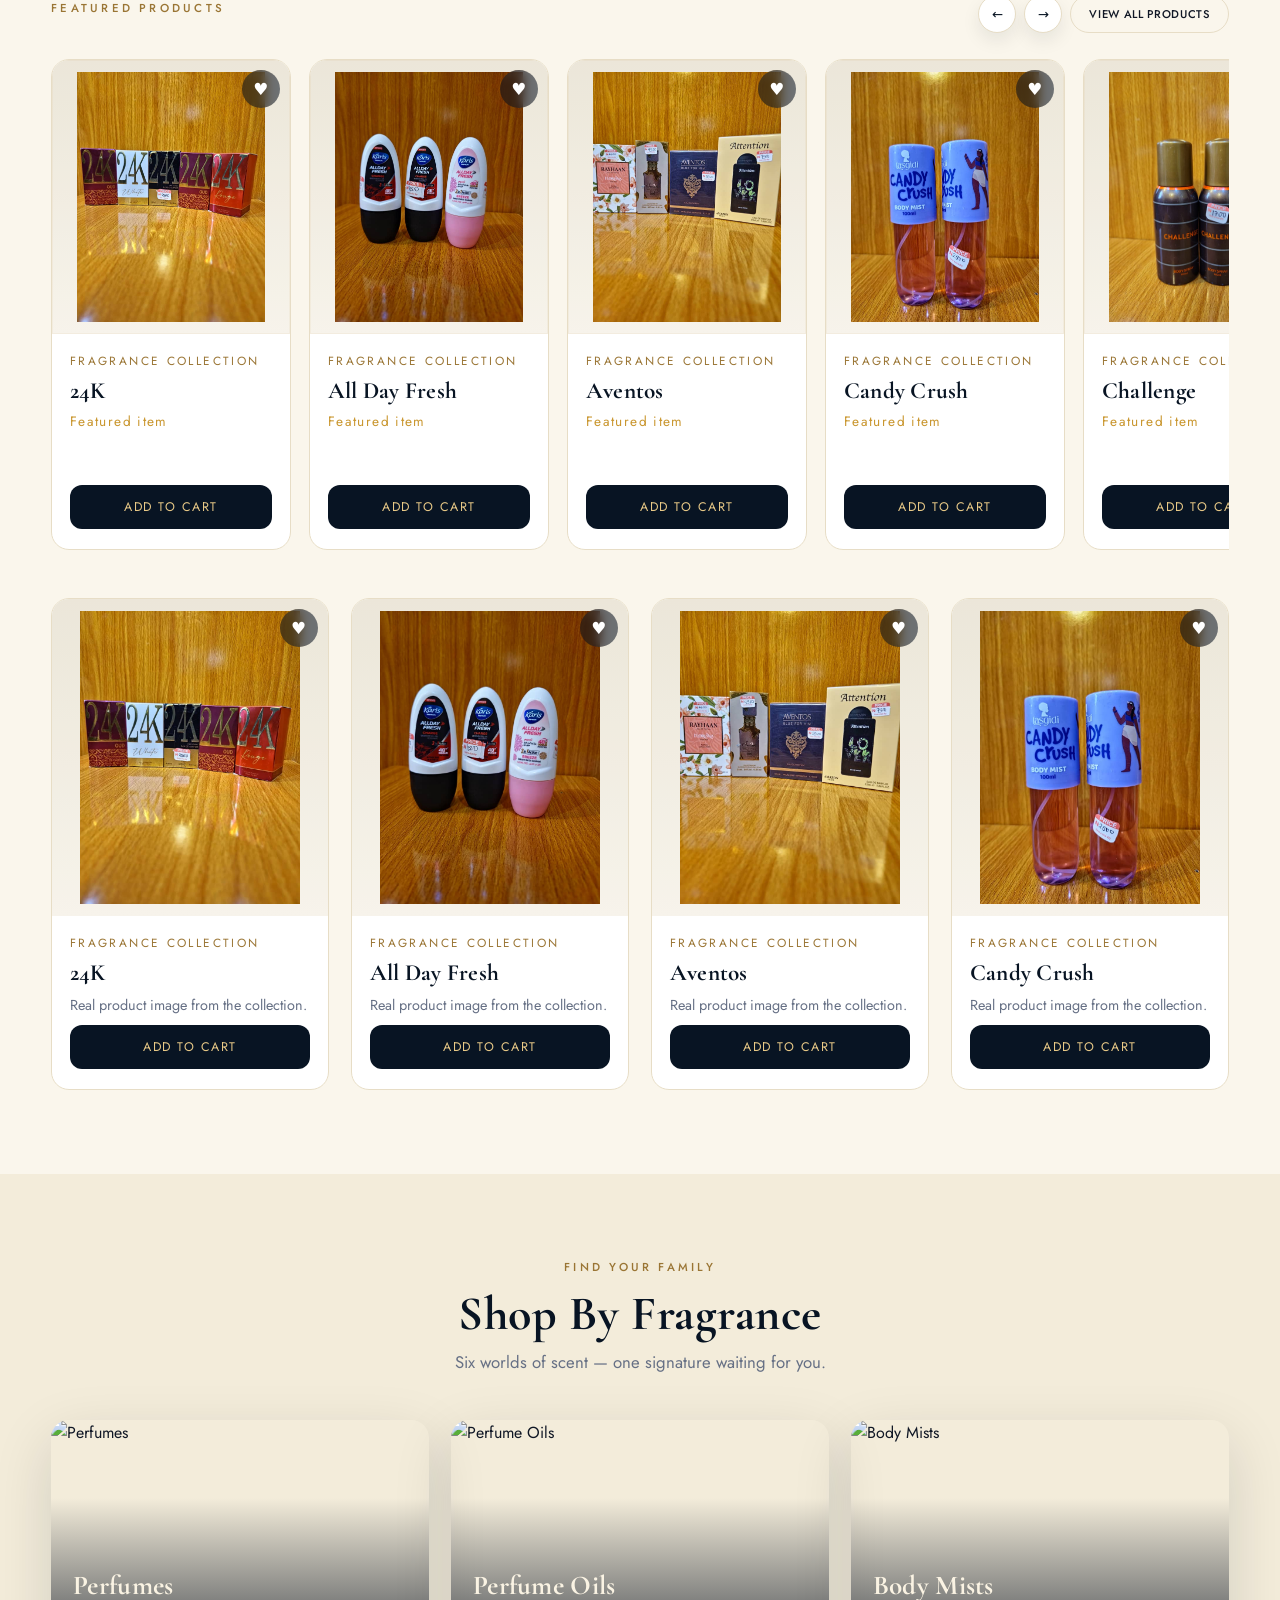
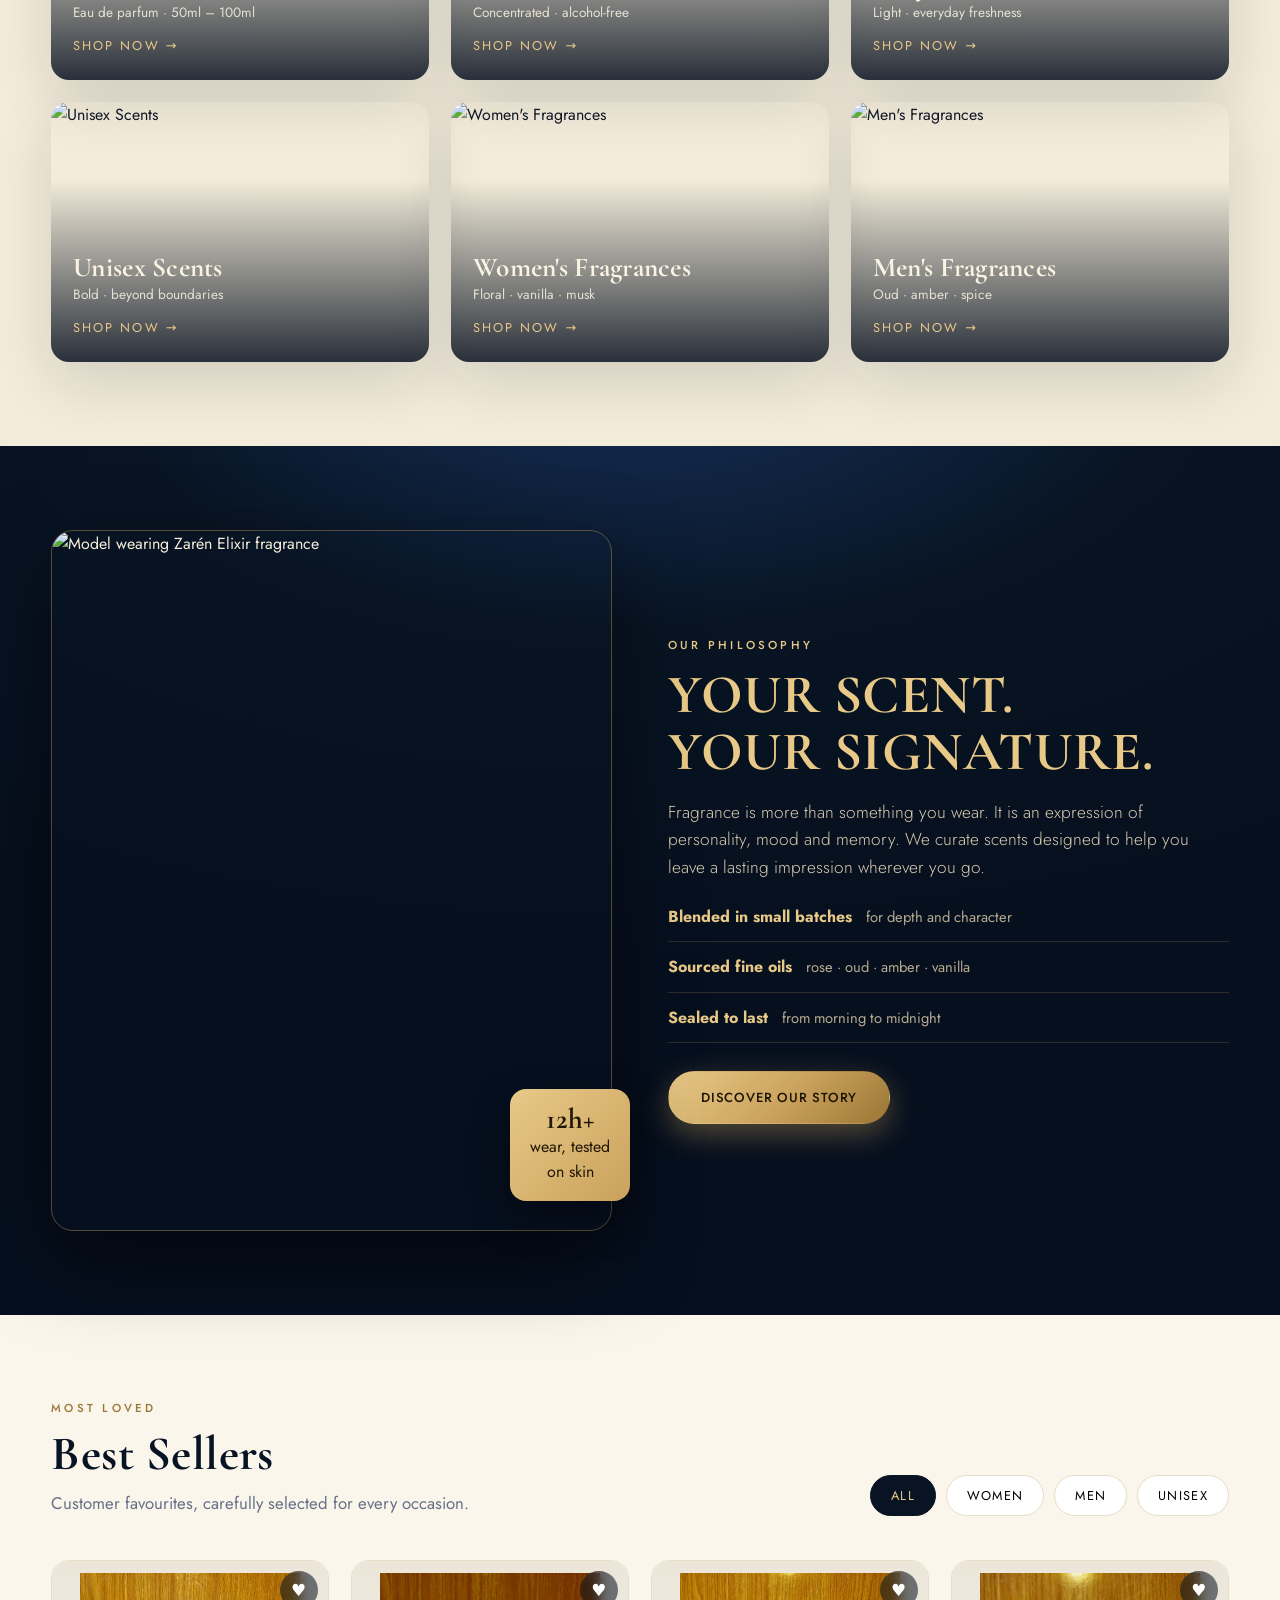
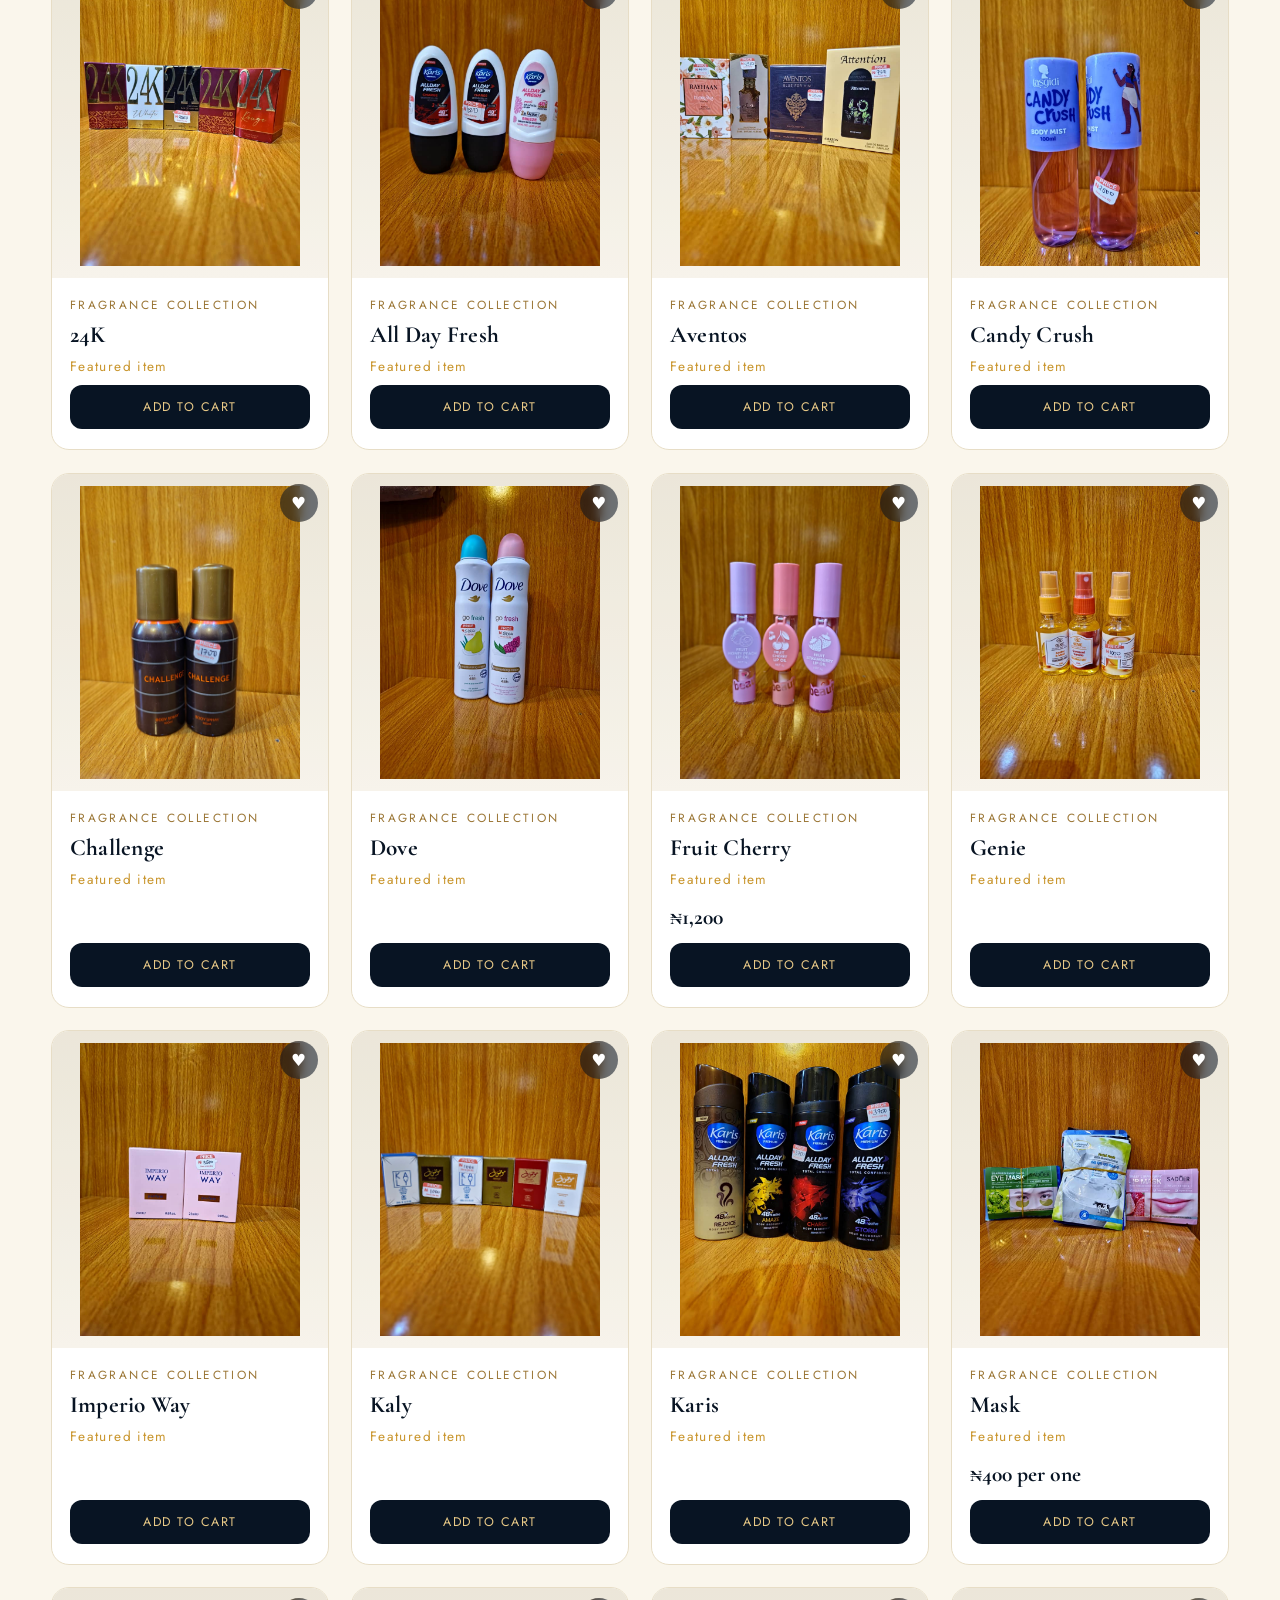
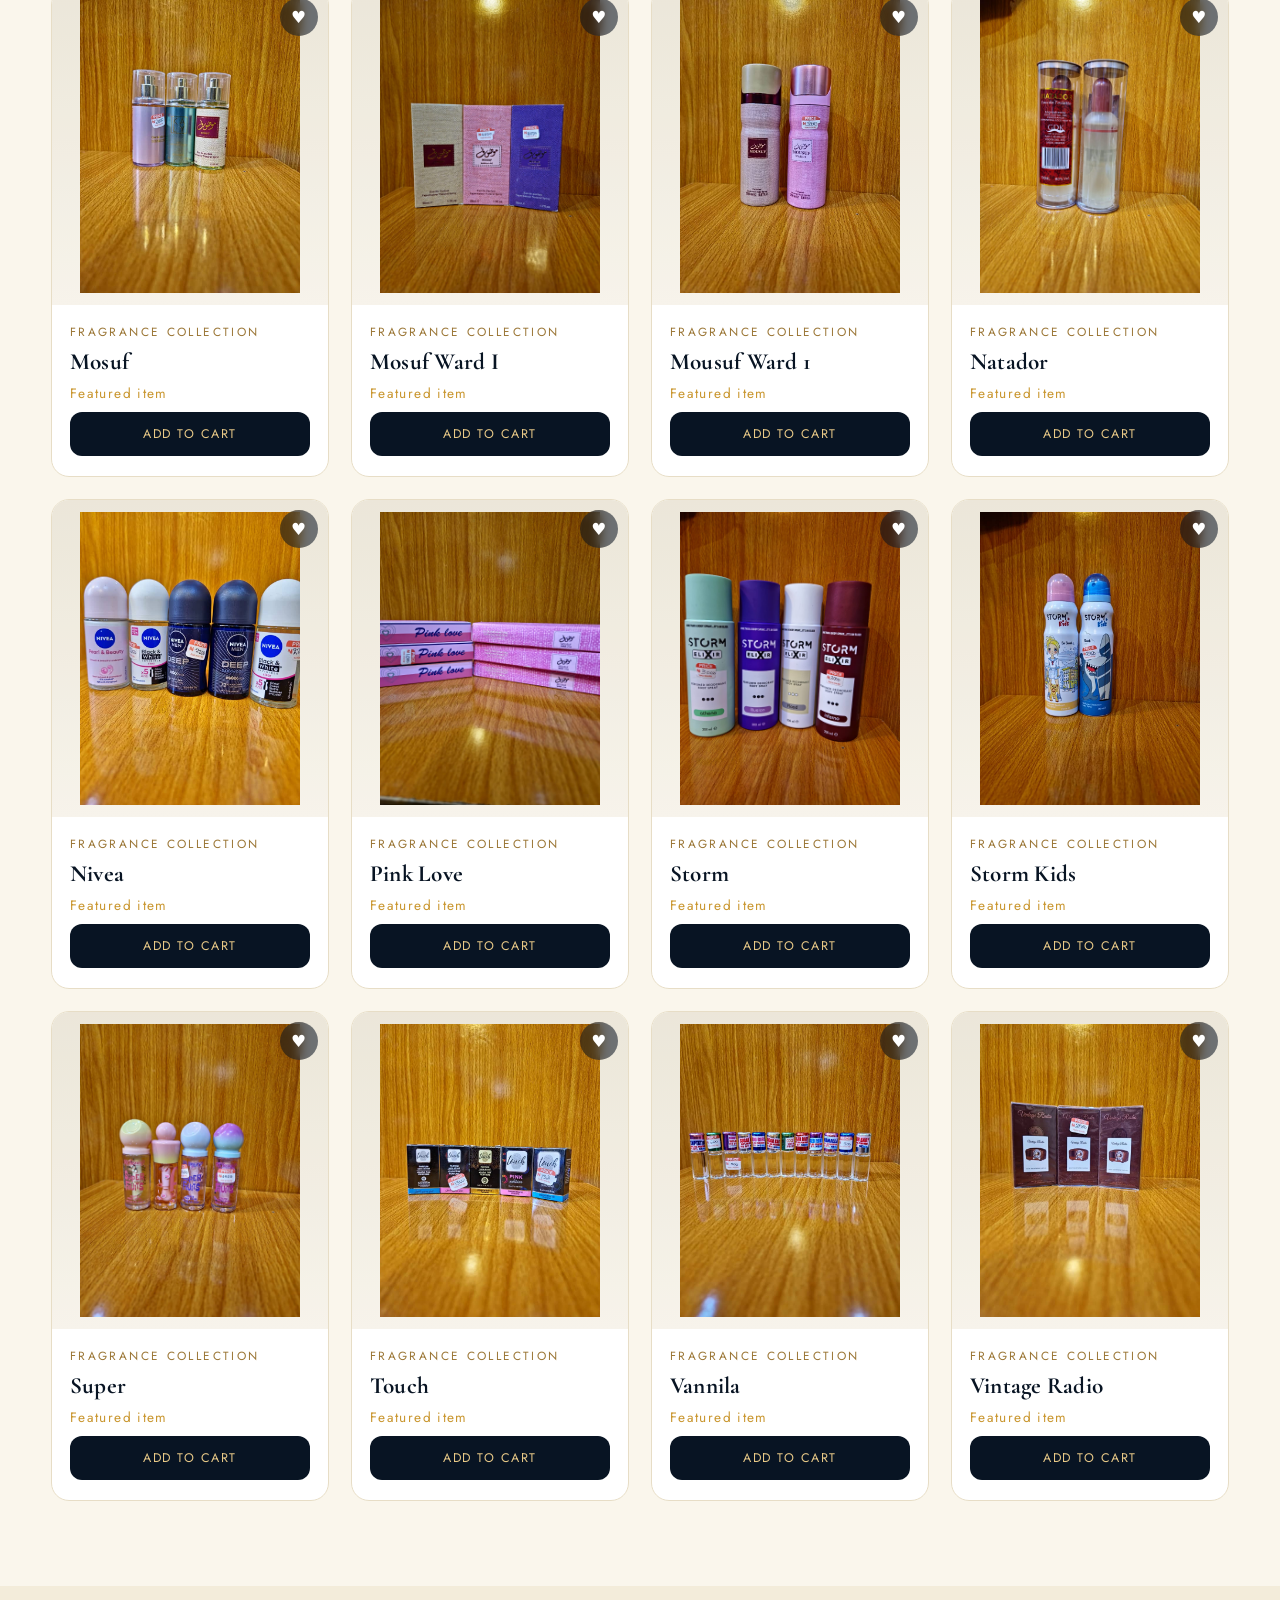
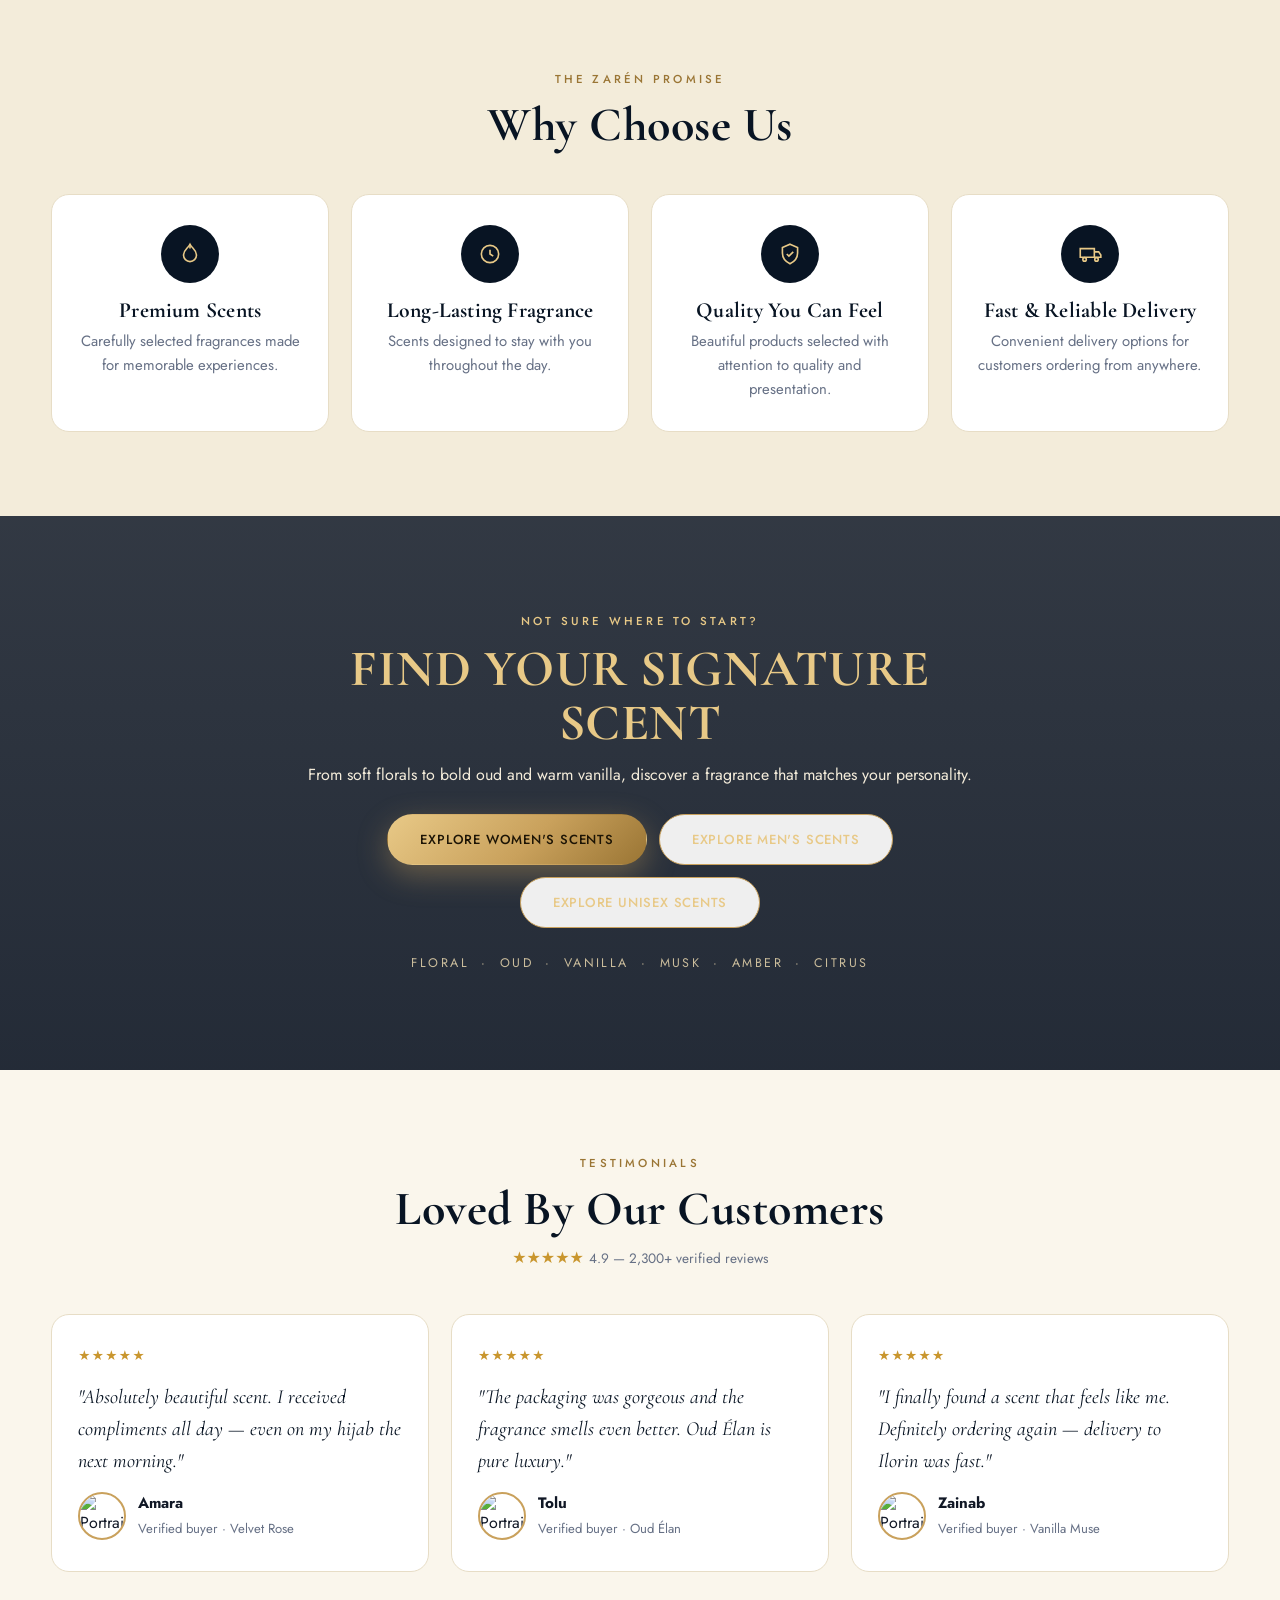
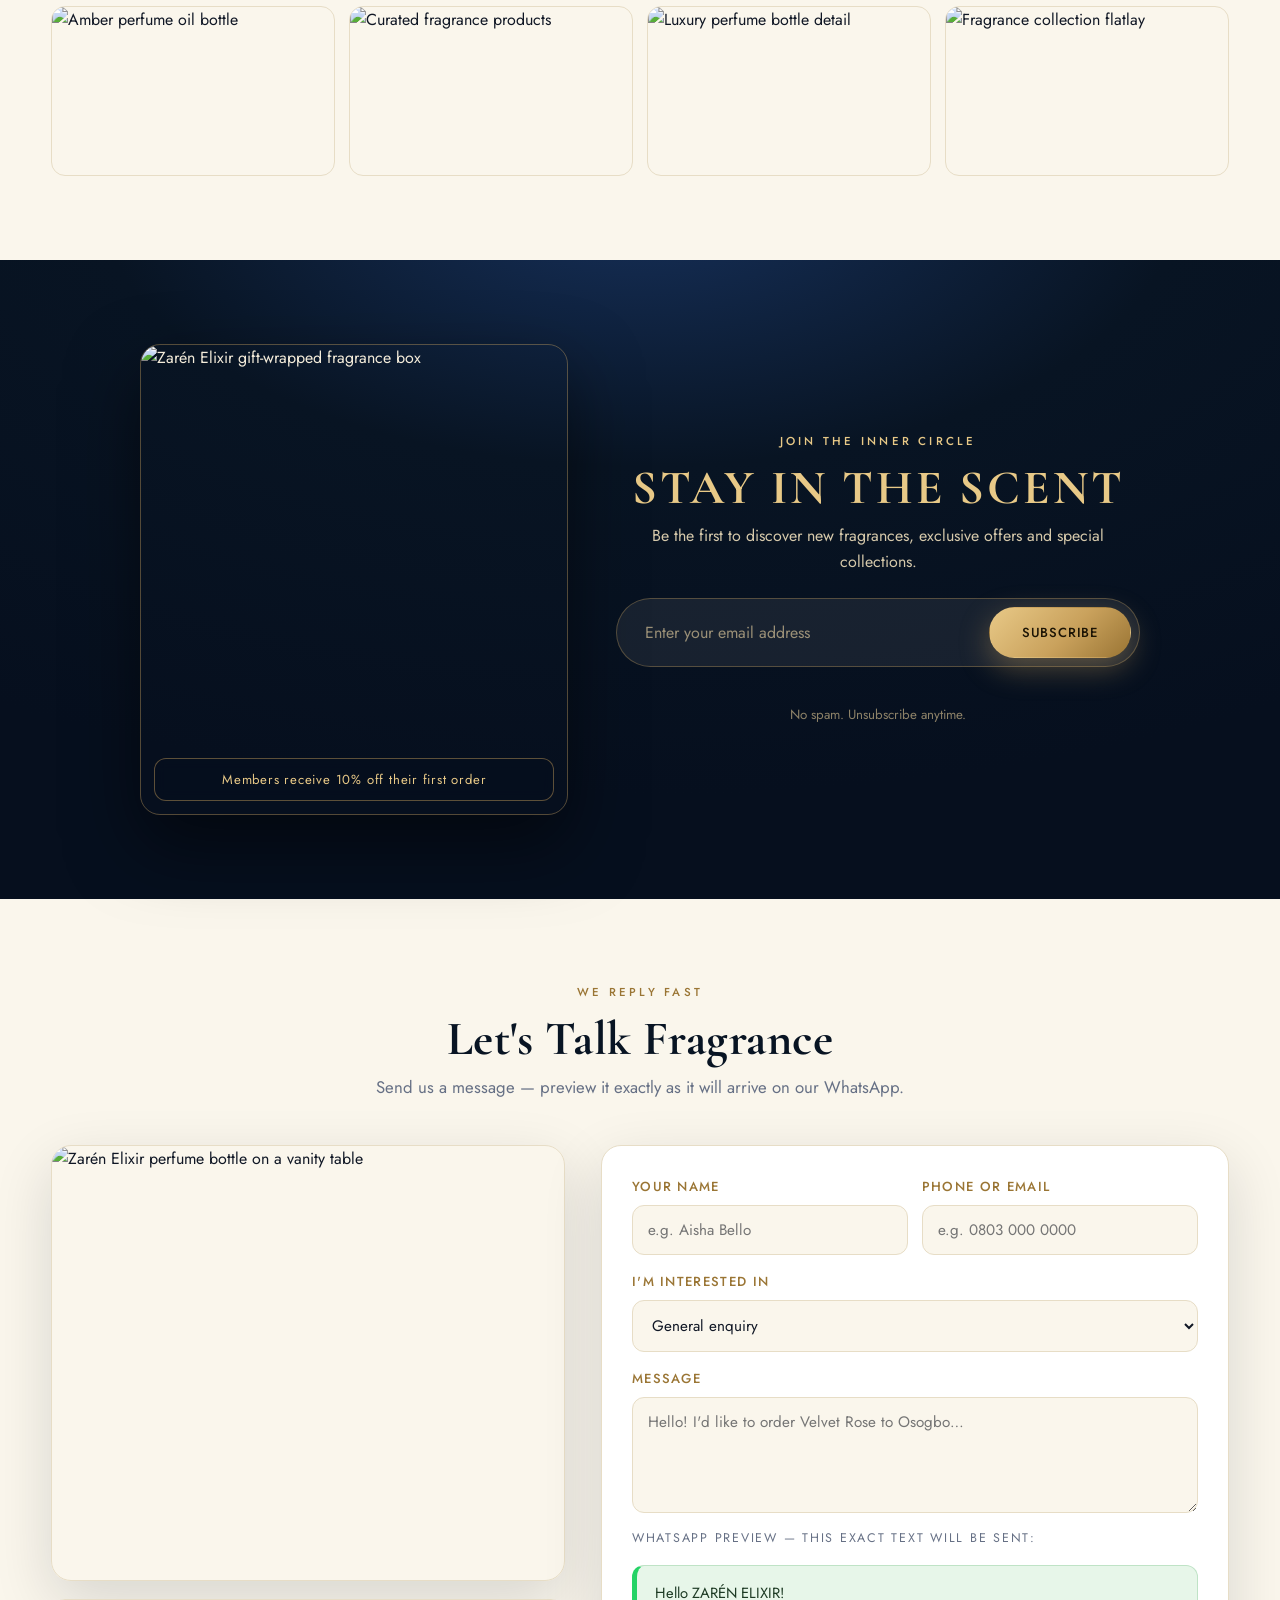
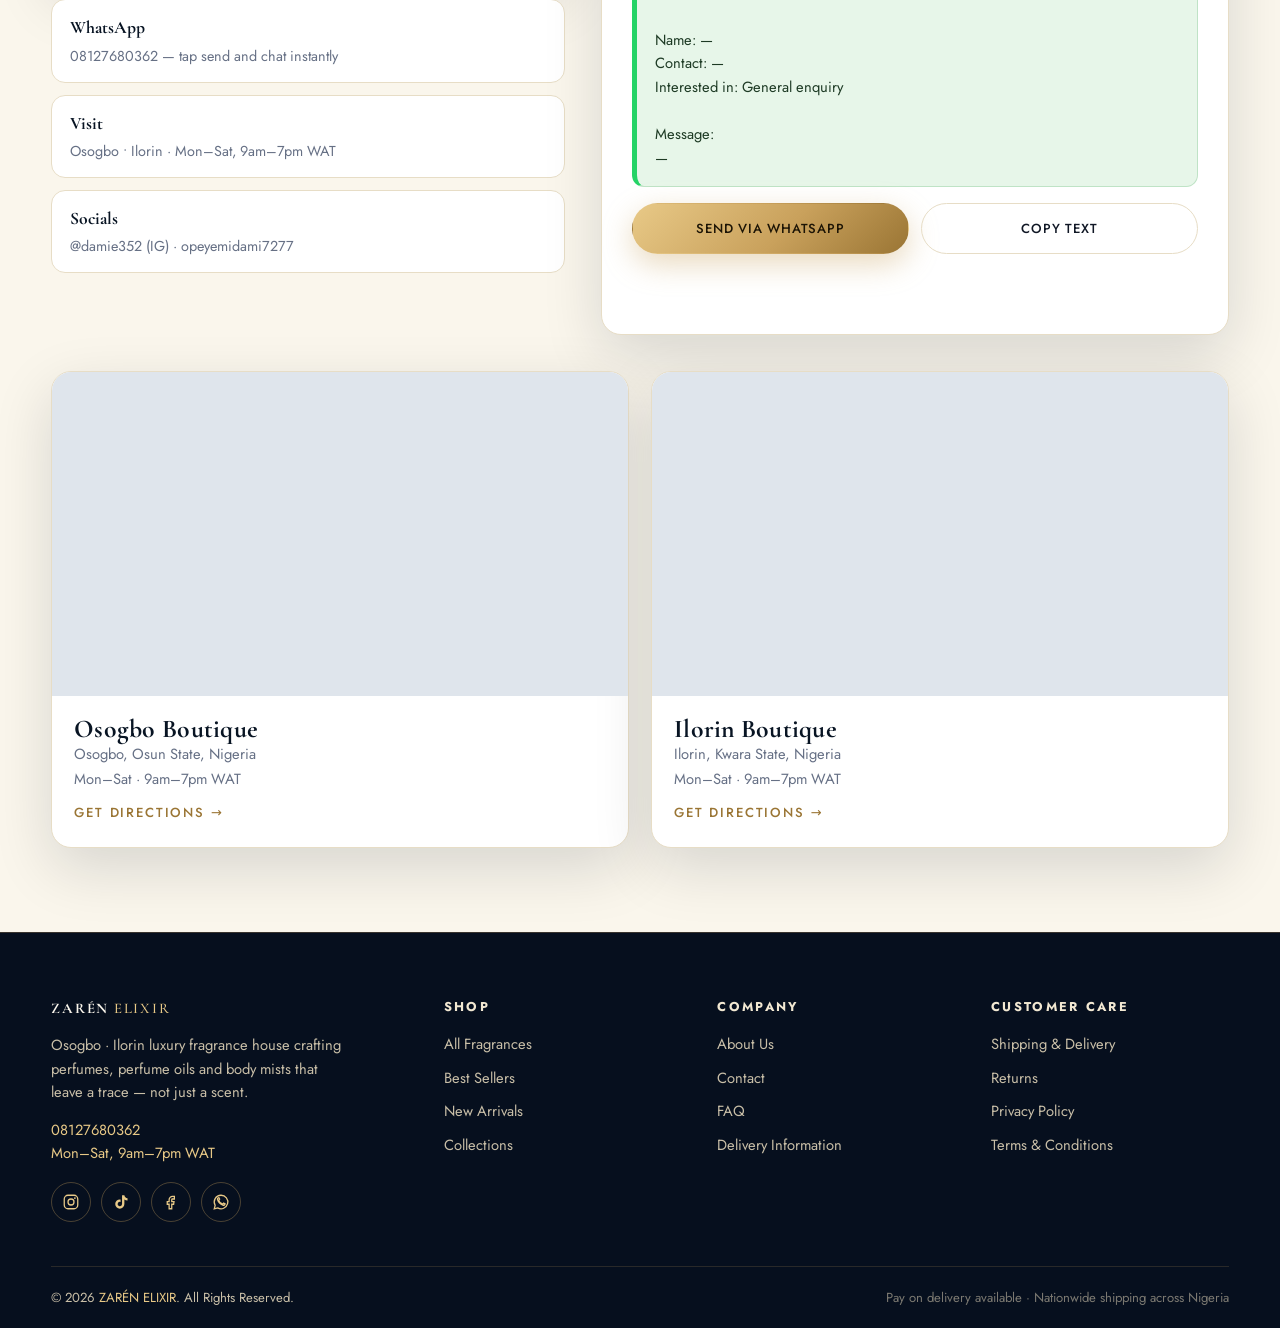
==== commit 8efc65fc: "Add files via upload" ====
--- a/index.html
+++ b/index.html
@@ -62,7 +62,8 @@
       <input type="text" id="searchInput" placeholder="Try ‘oud’, ‘vanilla’, ‘musk’…" autocomplete="off" />
       <div class="search-results" id="searchResults"></div>
       <div class="search-tags">
-        <button>Velvet Rose</button><button>Oud Élan</button><button>Body Mist</button><button>Perfume Oil</button>
+        <button>Mask</button><button>Fruit Cherry</button><button>Vannila</button><button>Touch</button>
+        <button type="button" id="viewAllSearchBtn">View All Products</button>
       </div>
     </div>
   </div>
@@ -144,6 +145,17 @@
         <p class="eyebrow">Curated for you</p>
         <h2>Signature Collection</h2>
         <p class="sub">Discover the scents everyone will remember.</p>
+      </div>
+      <div class="featured-showcase reveal">
+        <div class="featured-header">
+          <p class="eyebrow">Featured Products</p>
+          <div class="featured-actions">
+            <button class="carousel-btn" id="featuredPrev" type="button" aria-label="Scroll products left">←</button>
+            <button class="carousel-btn" id="featuredNext" type="button" aria-label="Scroll products right">→</button>
+            <button class="btn btn-ghost small" id="viewAllProductsBtn" type="button">View All Products</button>
+          </div>
+        </div>
+        <div class="featured-track" id="featuredProductsTrack" aria-label="Featured product carousel"></div>
       </div>
       <div class="grid products-4" id="signatureGrid"><!-- rendered by JS --></div>
     </div>
--- a/styles.css
+++ b/styles.css
@@ -20,8 +20,12 @@
 }
 *{box-sizing:border-box;margin:0;padding:0}
 html{scroll-behavior:smooth}
-body{font-family:var(--sans);color:var(--ink);background:var(--cream);line-height:1.6;-webkit-font-smoothing:antialiased;overflow-x:hidden}
+body{font-family:var(--sans);color:var(--ink);background:var(--cream);line-height:1.6;-webkit-font-smoothing:antialiased}
 img{max-width:100%;display:block}
+iframe{max-width:100%}
+.grid>*{min-width:0}
+html,body{overflow-x:hidden}
+@supports (overflow:clip){html,body{overflow-x:clip}}
 a{color:inherit;text-decoration:none}
 button{font-family:inherit;cursor:pointer}
 .container{width:min(1200px,92%);margin:0 auto}
@@ -116,11 +120,11 @@
 /* products */
 .grid{display:grid;gap:22px}
 .products-4{grid-template-columns:repeat(4,1fr)}
-.product{background:var(--card);border:1px solid var(--line);border-radius:var(--radius);overflow:hidden;transition:.3s;display:flex;flex-direction:column}
-.product:hover{transform:translateY(-6px);box-shadow:var(--shadow)}
-.product-media{position:relative;aspect-ratio:4/4.6;overflow:hidden;background:#0b1b32}
-.product-media img{width:100%;height:100%;object-fit:cover;transition:transform .6s ease}
-.product:hover .product-media img{transform:scale(1.07)}
+.product{background:var(--card);border:1px solid var(--line);border-radius:var(--radius);overflow:hidden;transition:transform .3s ease, box-shadow .3s ease, border-color .3s ease;display:flex;flex-direction:column;transform-style:preserve-3d;perspective:1200px;will-change:transform}
+.product:hover{transform:translateY(-6px) rotateX(2deg) rotateY(-2deg);box-shadow:var(--shadow);border-color:rgba(201,161,92,.35)}
+.product-media{position:relative;aspect-ratio:4/4.6;overflow:hidden;background:linear-gradient(180deg,#e8e2d2,#f5f1e7);display:flex;align-items:center;justify-content:center}
+.product-media img{width:100%;height:100%;object-fit:contain;padding:12px;transition:transform .6s ease, filter .6s ease;background:rgba(255,255,255,.15)}
+.product:hover .product-media img{transform:scale(1.05) translateY(-4px)}
 .badge{position:absolute;top:12px;left:12px;background:var(--navy-900);color:var(--gold-light);font-size:.68rem;letter-spacing:.14em;text-transform:uppercase;padding:6px 12px;border-radius:999px;border:1px solid rgba(201,161,92,.5)}
 .badge.sale{background:var(--gold);color:#231806;border-color:var(--gold)}
 .wish{position:absolute;top:10px;right:10px;width:38px;height:38px;border-radius:50%;border:0;background:rgba(6,15,30,.55);color:#fff;display:grid;place-items:center;backdrop-filter:blur(6px);transition:.25s;font-size:1.05rem}
@@ -139,6 +143,17 @@
 .price-old{color:#a3a3a3;text-decoration:line-through;font-size:.9rem}
 .add{margin-top:auto;padding:13px;border-radius:12px;border:0;background:var(--navy-900);color:var(--gold-light);letter-spacing:.12em;text-transform:uppercase;font-size:.78rem;transition:.25s}
 .add:hover{background:var(--navy-700);transform:translateY(-1px)}
+.featured-showcase{margin:14px 0 30px}
+.featured-header{display:flex;justify-content:space-between;align-items:center;gap:12px;margin-bottom:18px}
+.featured-actions{display:flex;align-items:center;gap:8px;flex-wrap:wrap}
+.carousel-btn{width:38px;height:38px;border-radius:50%;border:1px solid var(--line);background:#fff;color:var(--navy-900);display:grid;place-items:center;box-shadow:0 8px 18px rgba(8,20,35,.08);transition:.25s}.carousel-btn:hover{transform:translateY(-1px);border-color:var(--gold);color:var(--gold-deep)}
+.featured-track{display:grid;grid-auto-flow:column;grid-auto-columns:minmax(240px, 1fr);gap:18px;overflow-x:auto;padding:8px 10px 18px;scroll-snap-type:x proximity;-webkit-overflow-scrolling:touch;scrollbar-width:none;touch-action:pan-y;cursor:grab}
+.featured-track::-webkit-scrollbar{display:none}
+.featured-track:active{cursor:grabbing}
+.featured-track .product{min-width:240px;scroll-snap-align:start;max-width:260px;transition:transform .3s ease, box-shadow .3s ease}
+.featured-track .product:hover{transform:translateY(-4px) scale(1.01)}
+.featured-track .product-media{box-shadow:inset 0 0 0 1px rgba(201,161,92,.1)}
+.btn-ghost.small{padding:10px 18px;font-size:.7rem;border-radius:999px}
 
 /* categories */
 .categories{grid-template-columns:repeat(3,1fr)}
@@ -348,15 +363,46 @@
   .product-body{padding:12px}
   .product-body h3{font-size:1.15rem}
   .product-desc{display:none}
+  .featured-track{grid-auto-columns:minmax(170px, 72%)}
+  .featured-track .product{min-width:170px;max-width:220px}
+  .featured-header{align-items:flex-start;flex-direction:column}
   .categories{grid-template-columns:1fr}
   .features{grid-template-columns:1fr}
   .footer-grid{grid-template-columns:1fr}
   .hero-ctas .btn{width:100%}
   .quick{display:none}
   .hide-m{display:none}
+  .nav-inner{height:62px;gap:8px}
+  .brand{font-size:1.05rem;letter-spacing:.08em;flex-shrink:0}
+  .nav-actions{gap:4px;flex-shrink:0}
+  .icon-btn{width:36px;height:36px}
+  .icon-btn svg{width:17px;height:17px}
+  .count-badge{min-width:17px;height:17px;font-size:.62rem}
+  .nav-burger{padding:6px;flex-shrink:0}
+  .nav-burger span{width:20px}
+  .hero-rule{letter-spacing:.2em;font-size:.68rem;gap:10px}
+  .hero-rule span{width:11vw}
+  .hero-brand-top{letter-spacing:.05em}
+  .price-row{flex-wrap:wrap;gap:6px}
+  .price{font-size:1.15rem}
+  .add{font-size:.7rem;letter-spacing:.06em;padding:12px 6px;white-space:nowrap}
+  .product-type{font-size:.66rem;letter-spacing:.14em}
+  .statement-badge{right:12px;padding:12px 16px}
   .field-row{grid-template-columns:1fr}
   .contact-form-wrap{padding:20px}
   .wa-actions .btn{min-width:100%}
   .wa-float span{display:none}
   .wa-float{padding:13px}
 }
+@media(max-width:380px){
+  .hero-brand-top{font-size:1.9rem}
+  .hero h1{font-size:1.85rem}
+  .hero-sub{font-size:1rem}
+  .section-head h2{font-size:1.7rem}
+  .announcement{font-size:.68rem}
+  .discovery-btns .btn{width:100%}
+  .products-4{gap:10px}
+  .brand{font-size:.92rem;letter-spacing:.06em}
+  .icon-btn{width:33px;height:33px}
+  .nav-inner{gap:6px}
+}
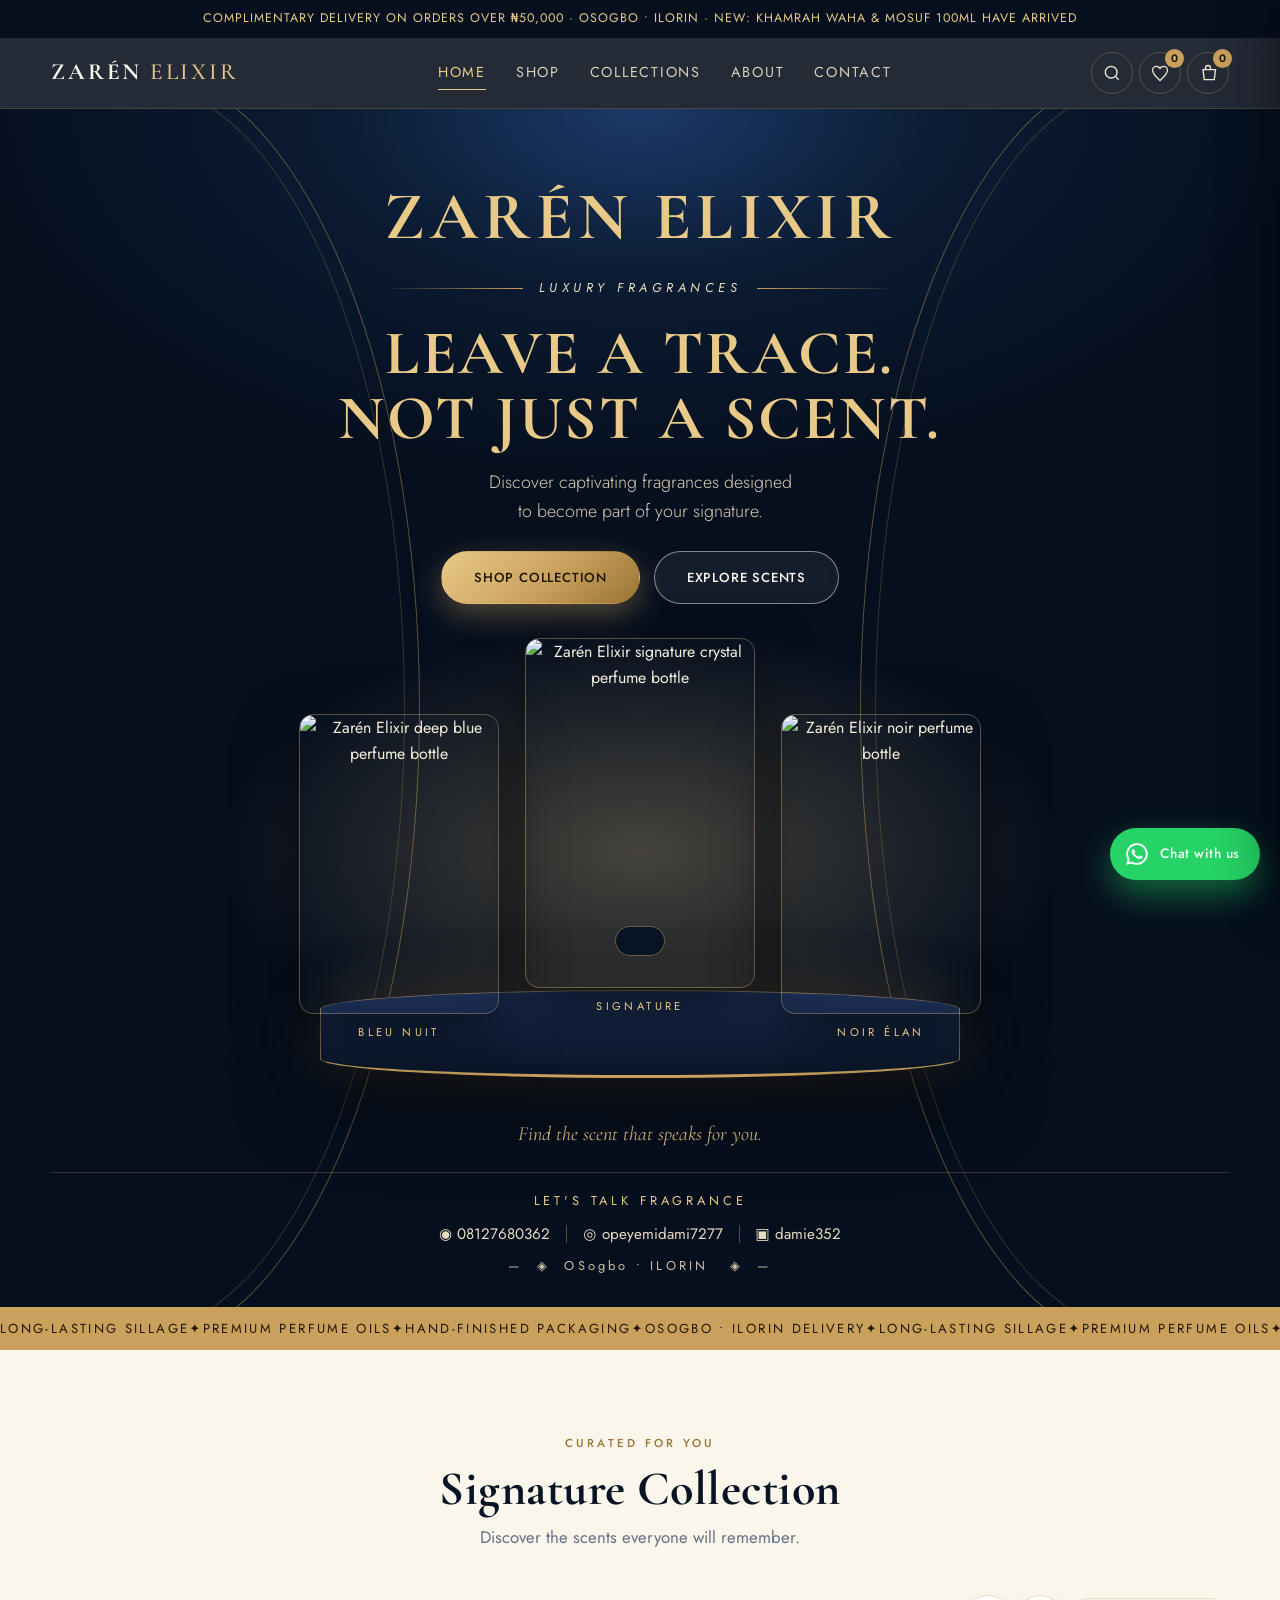
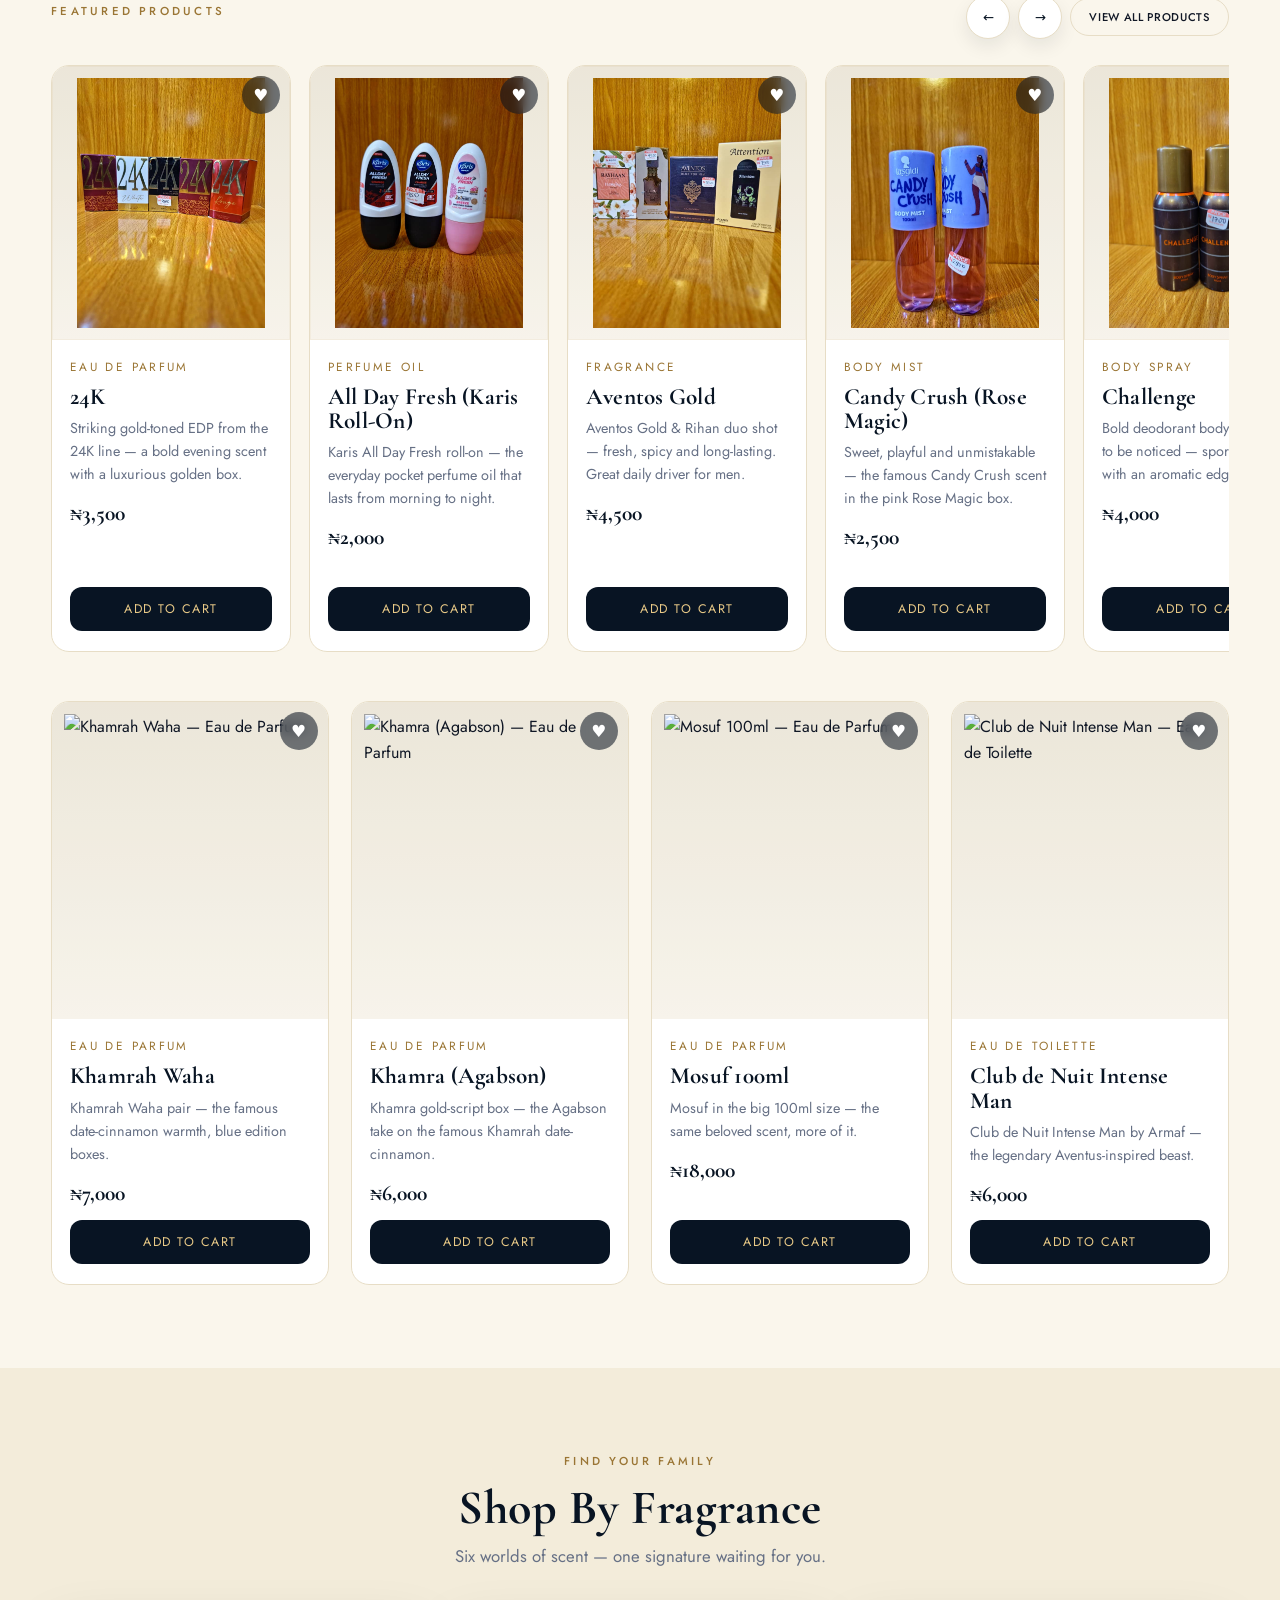
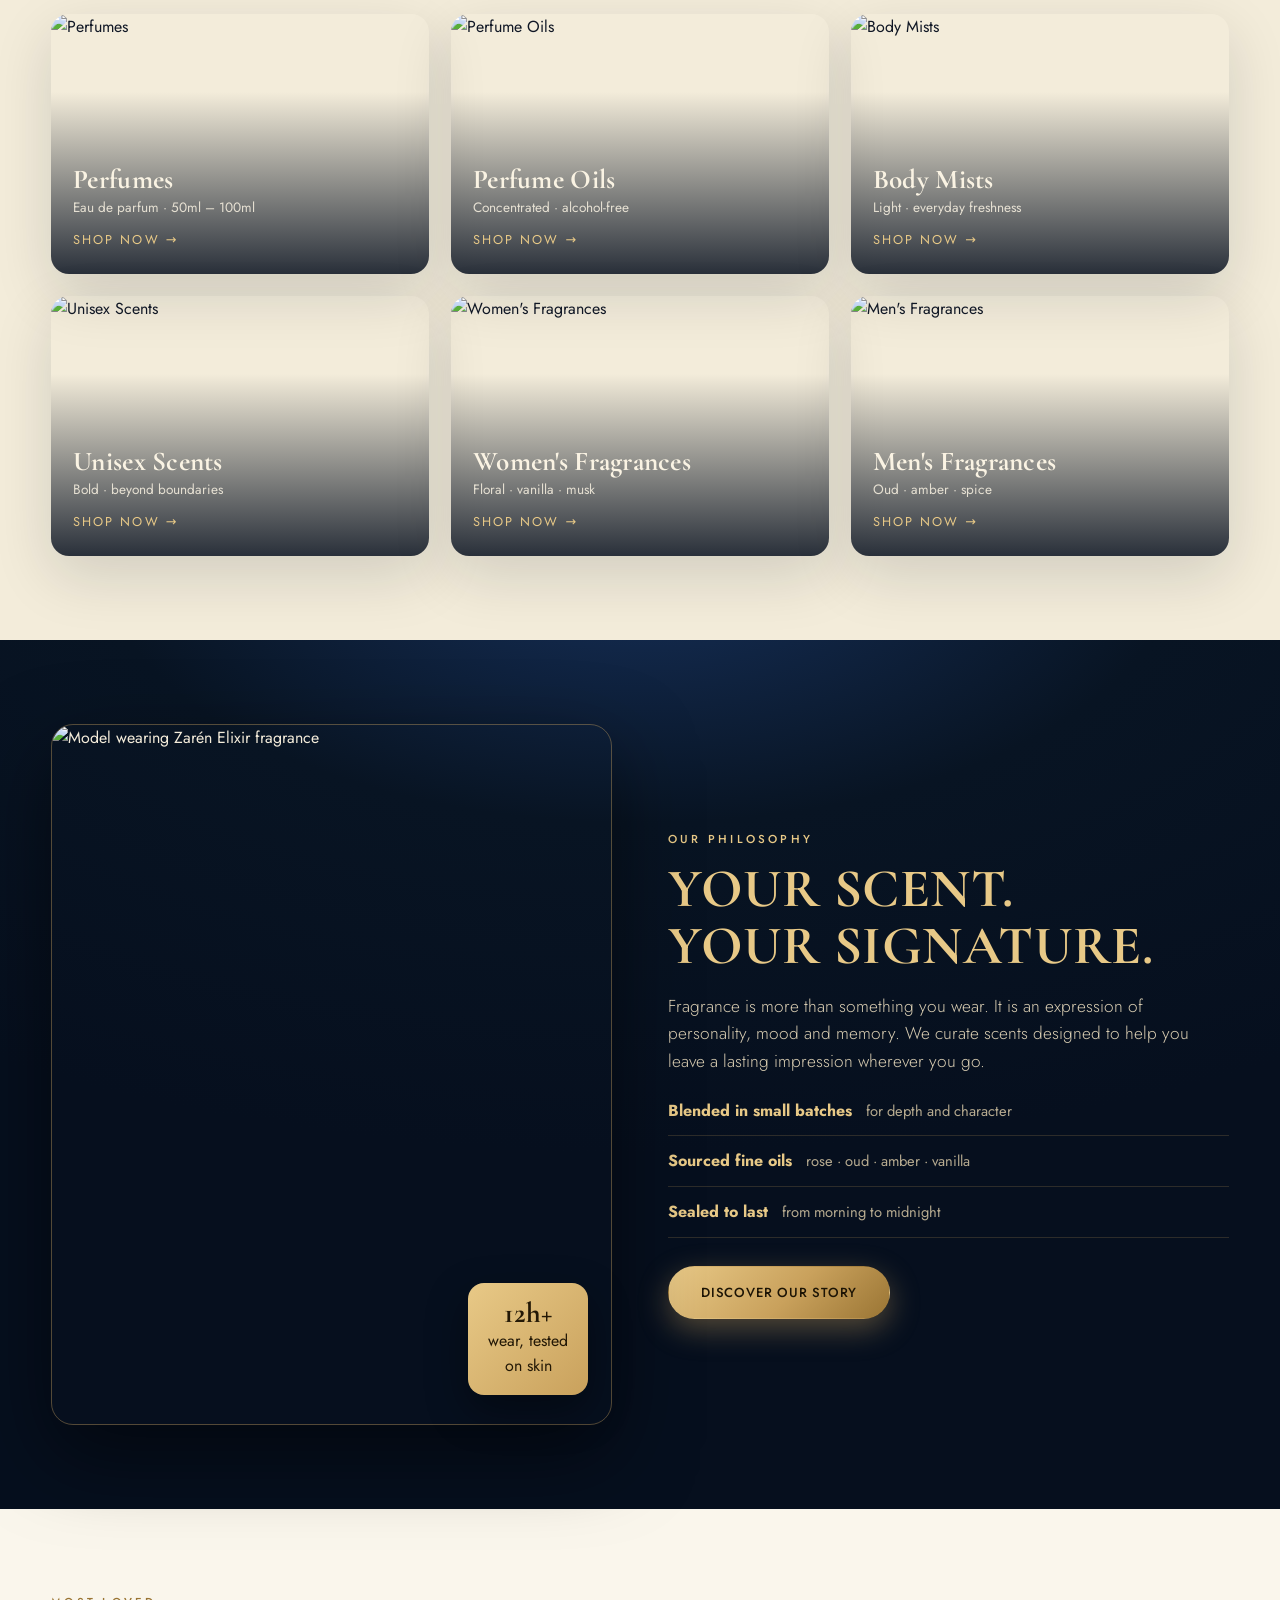
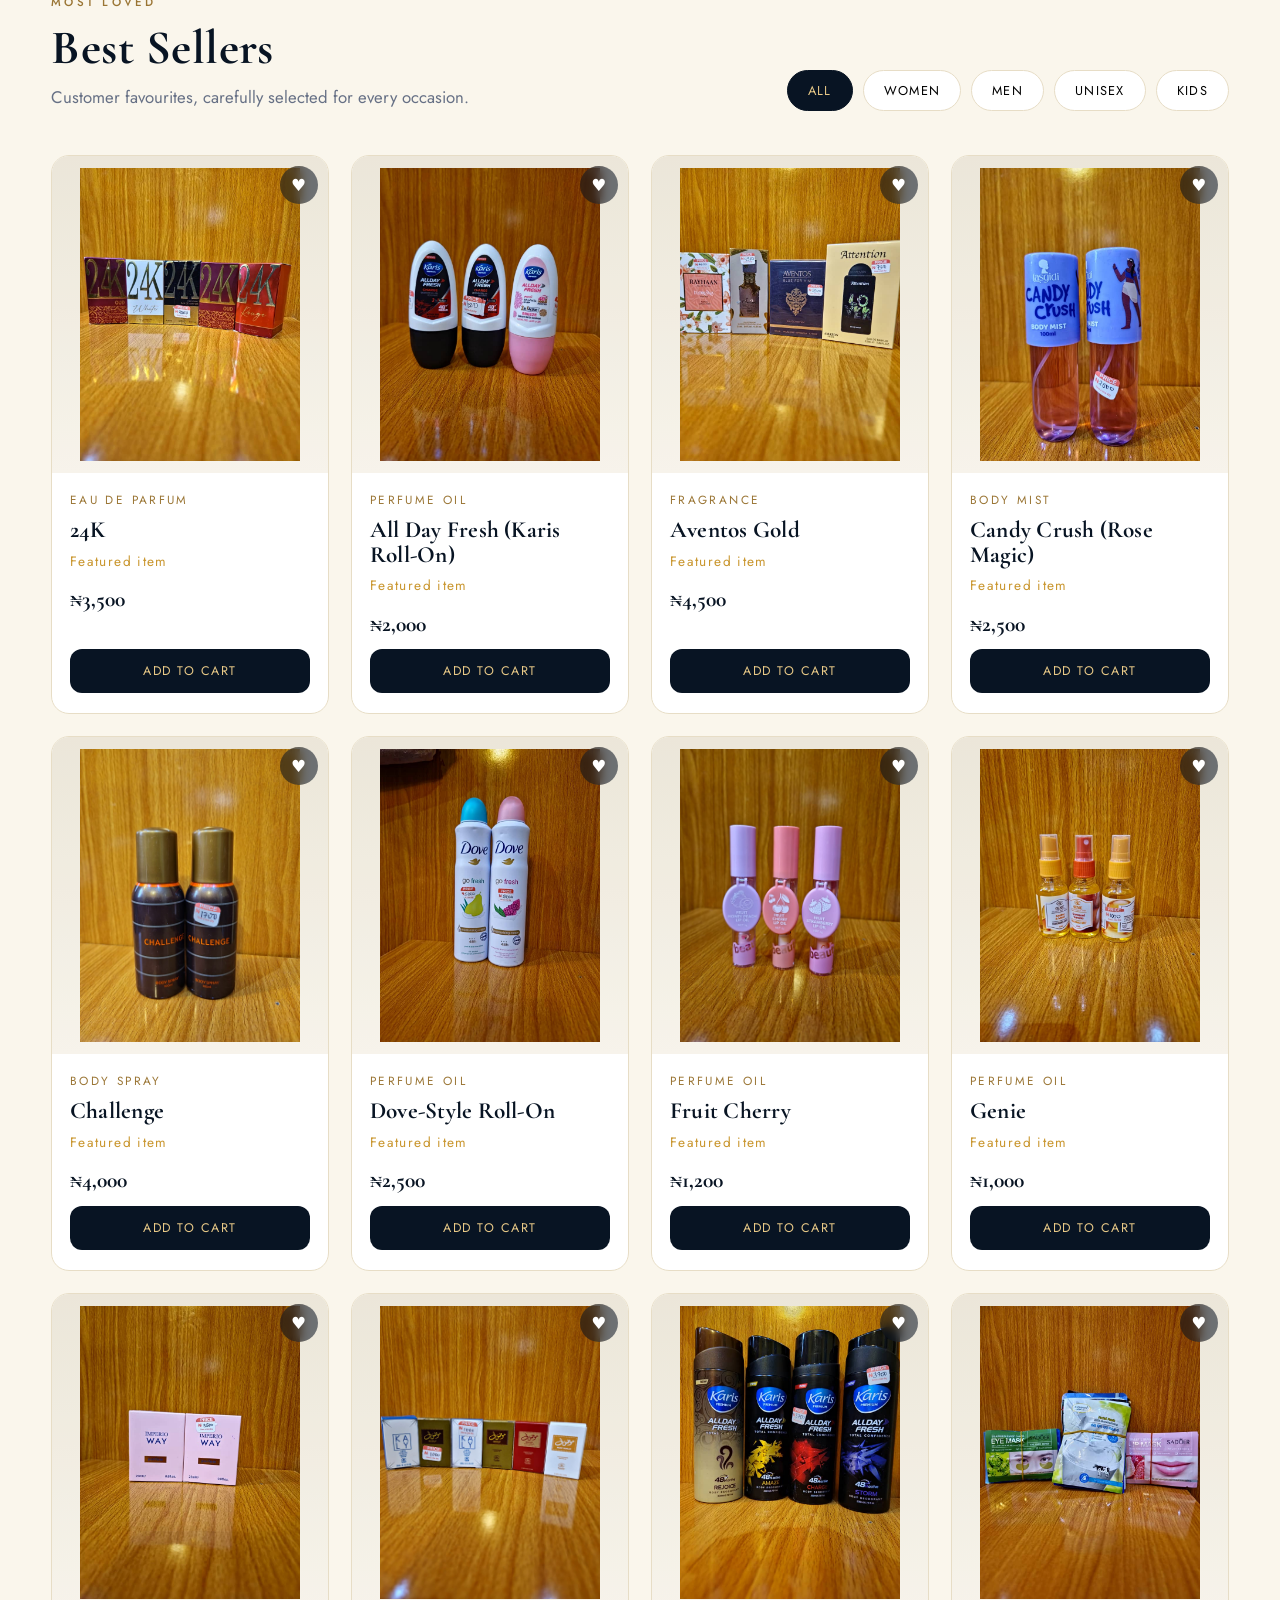
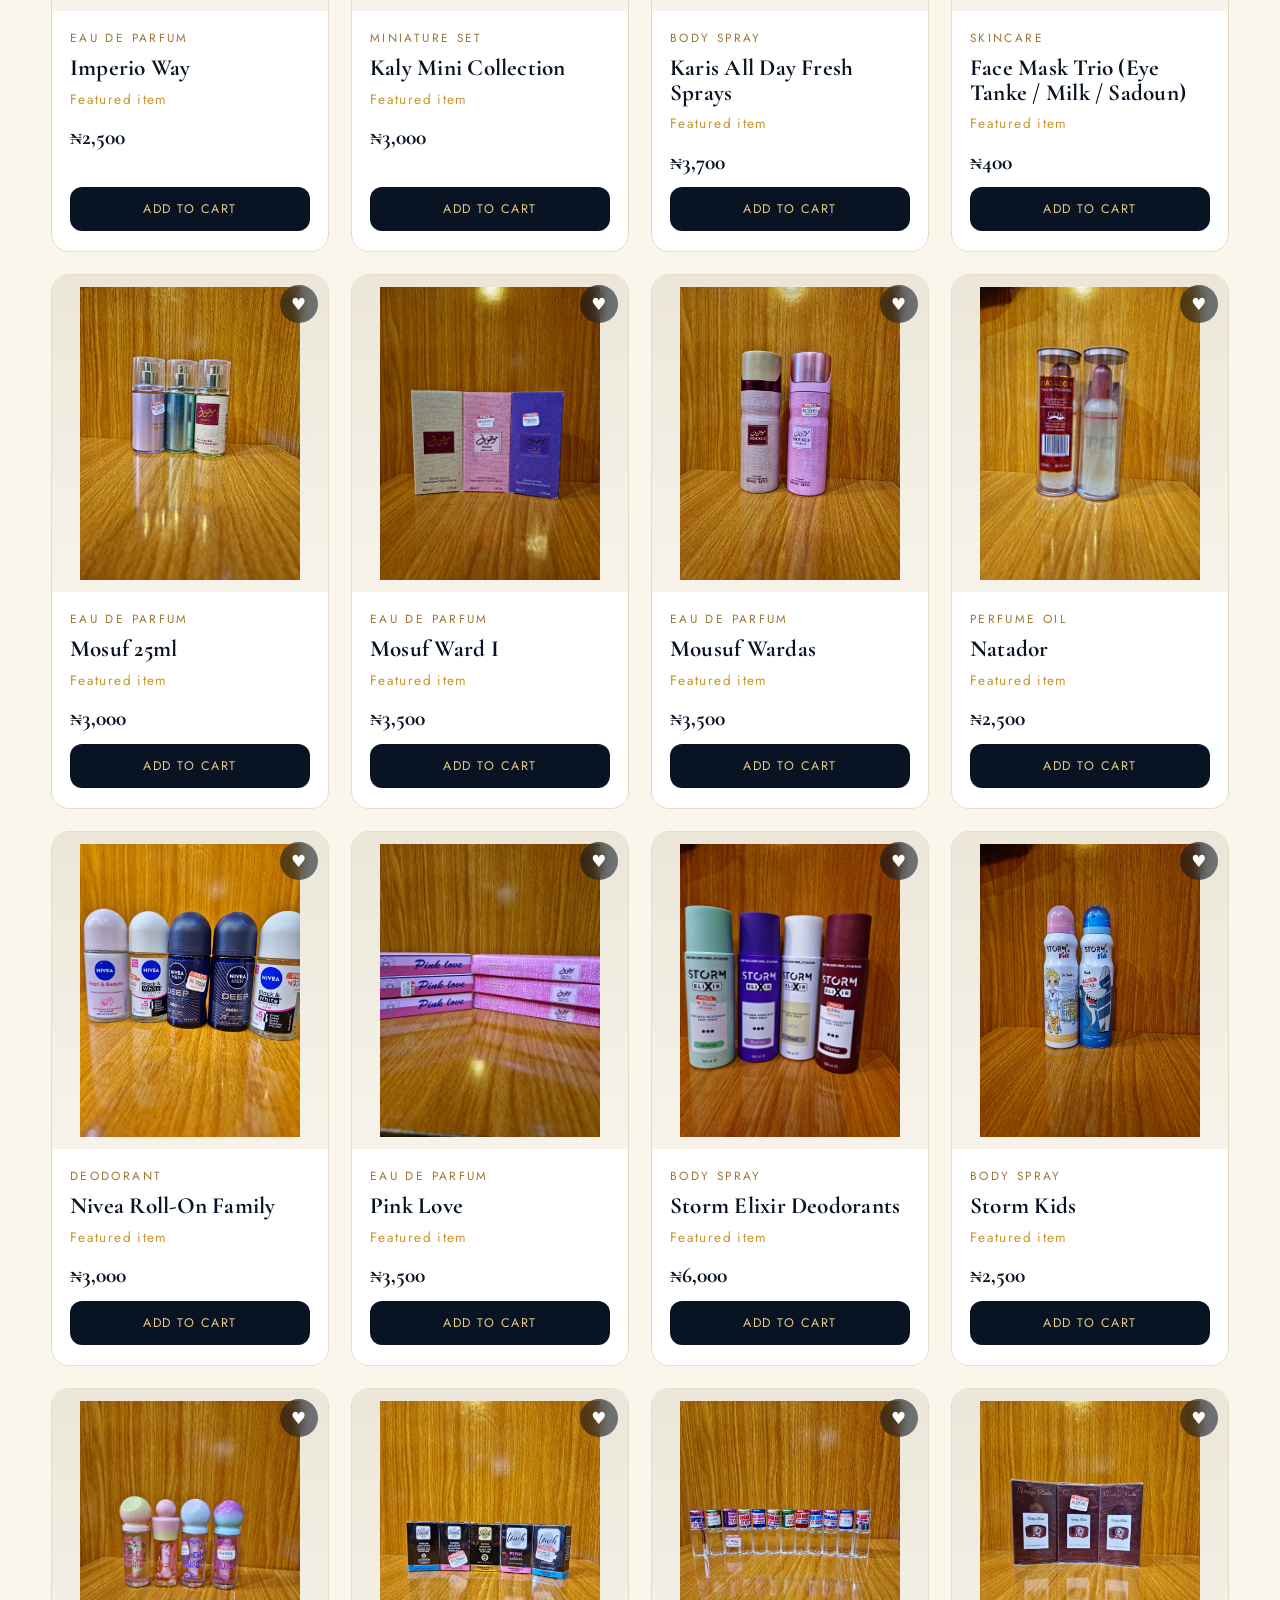
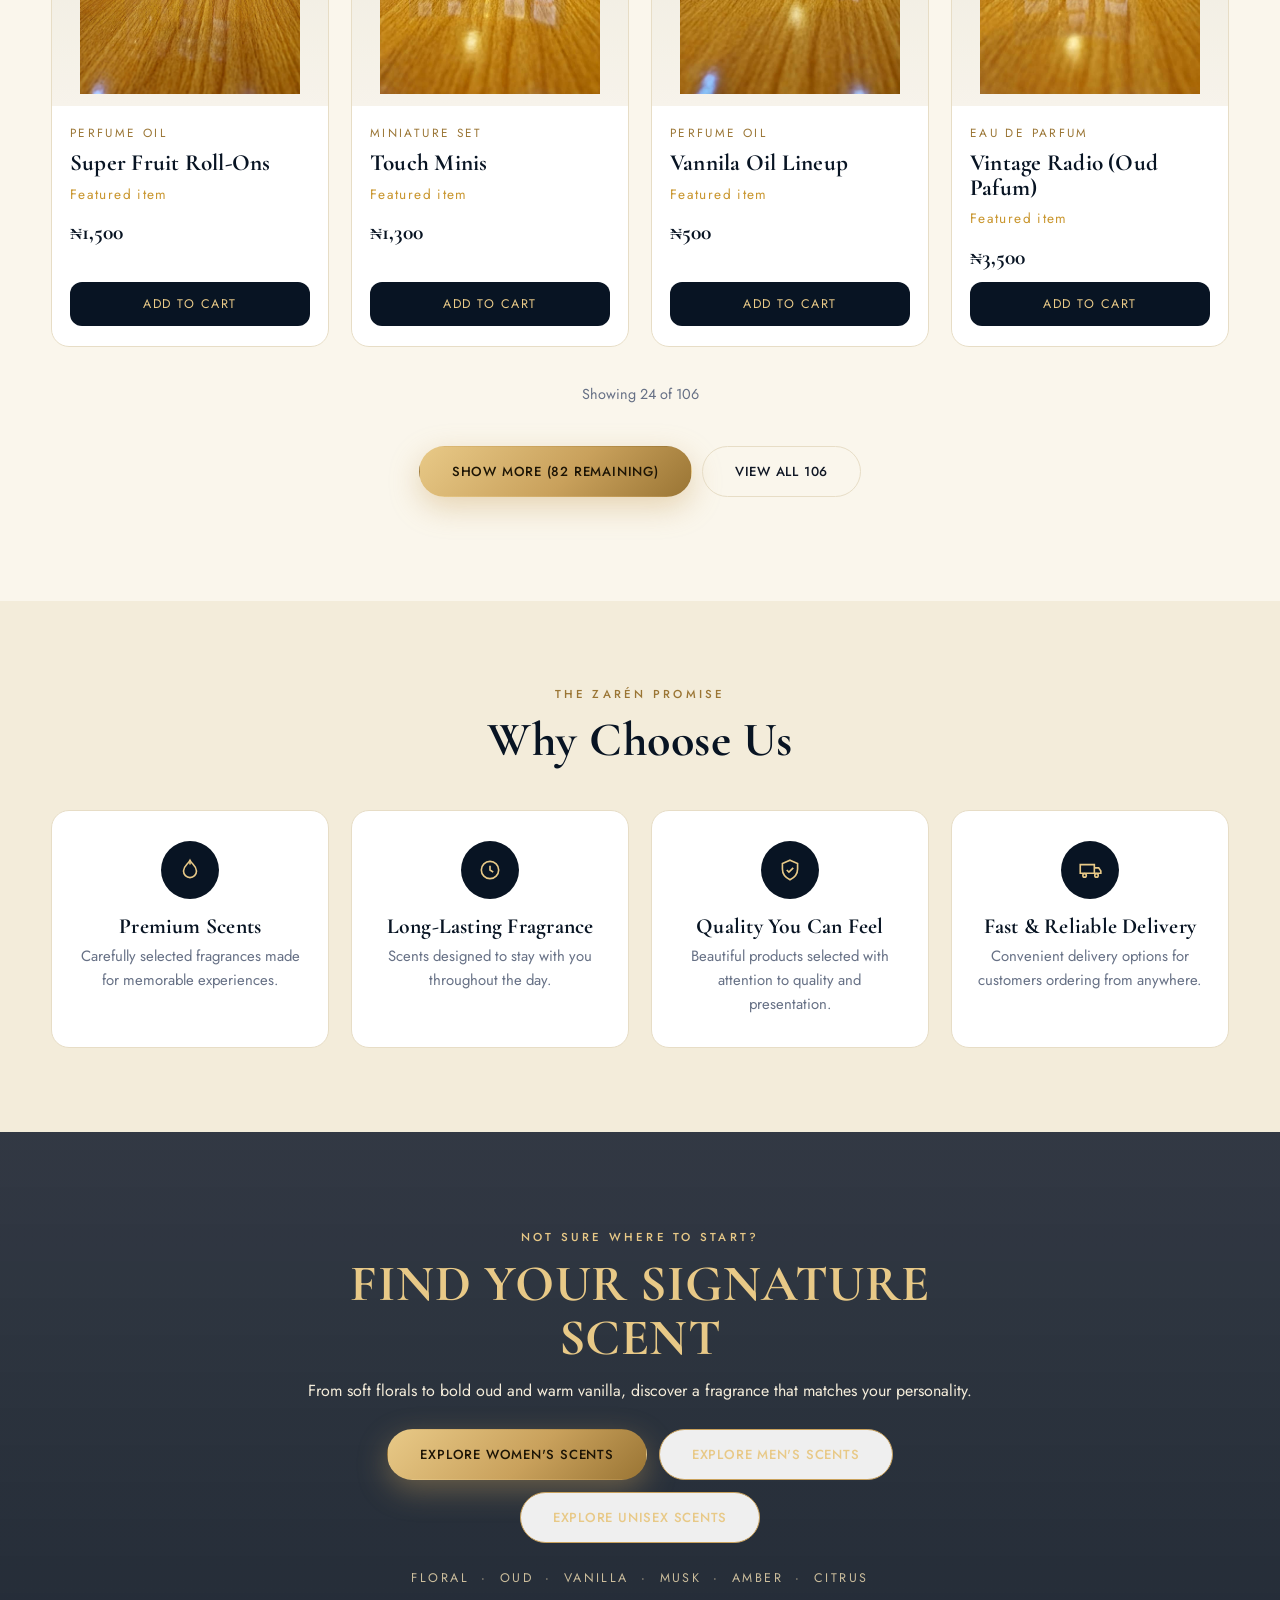
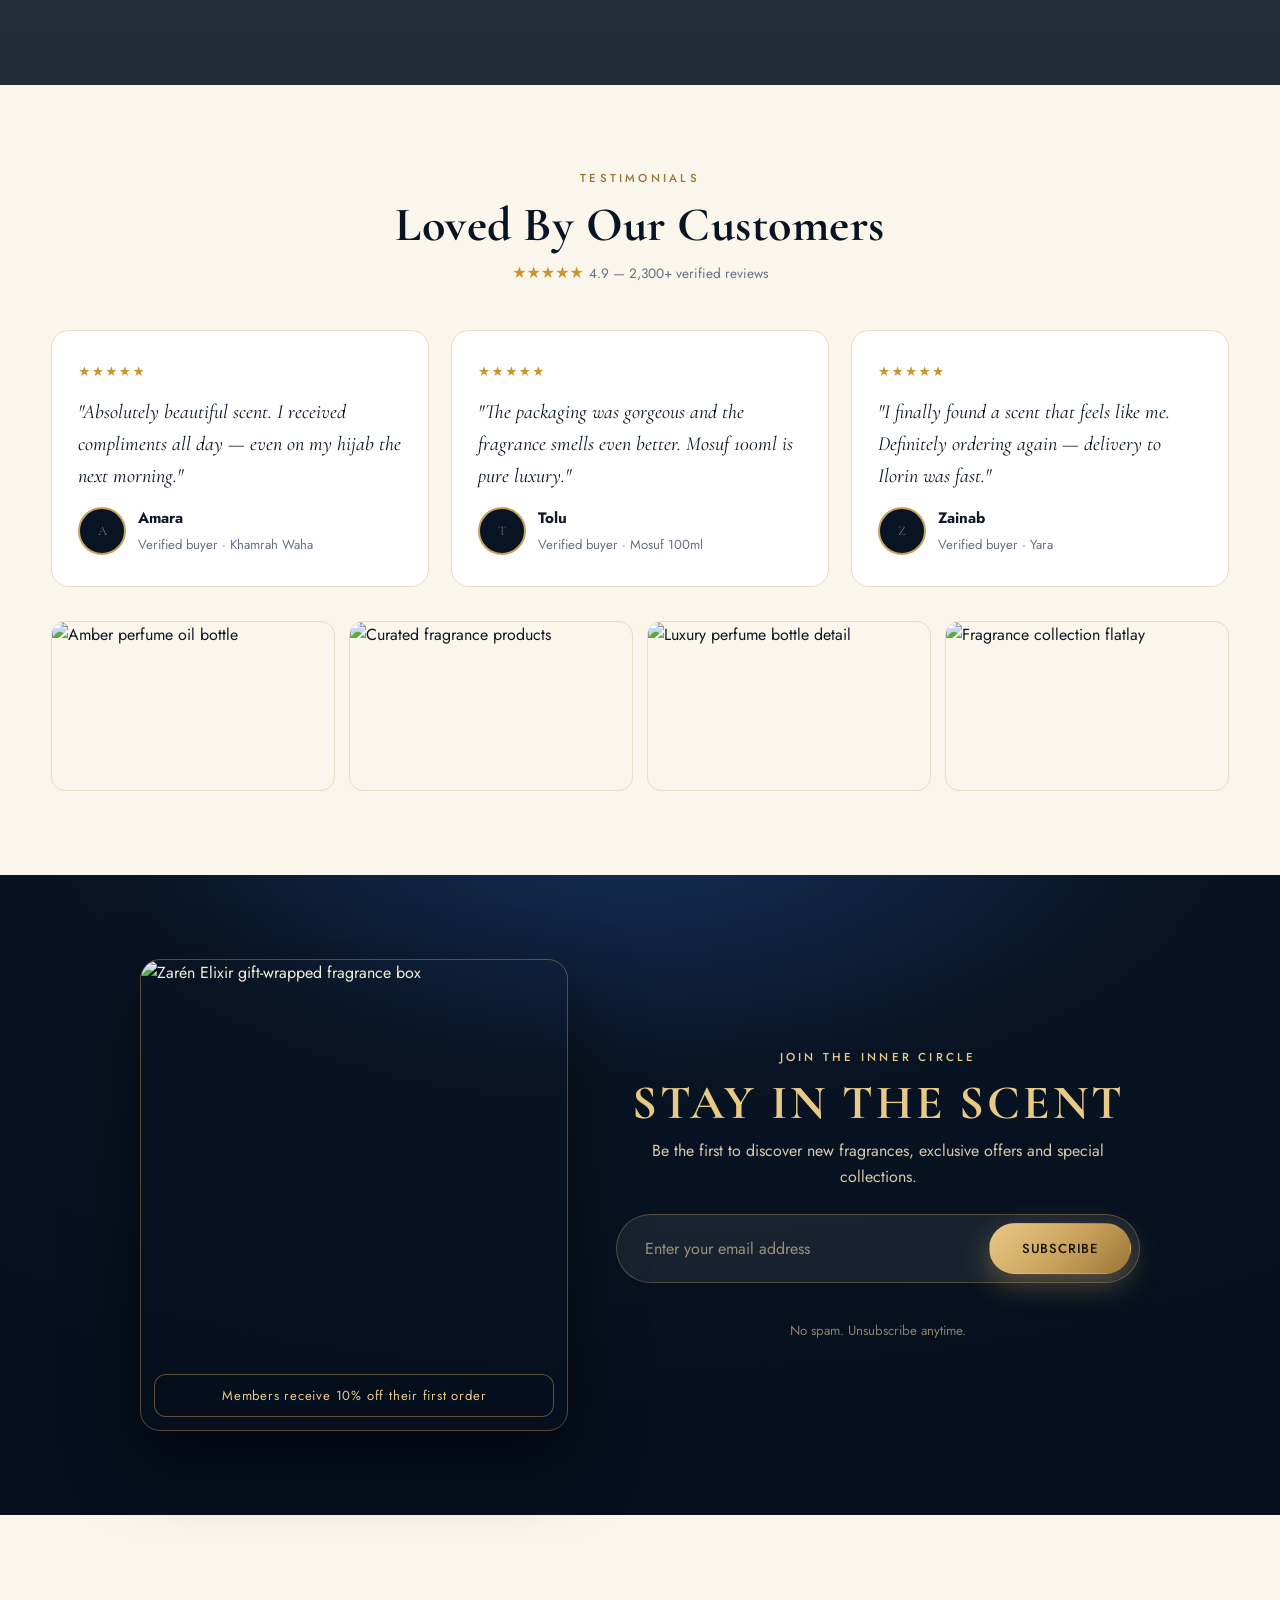
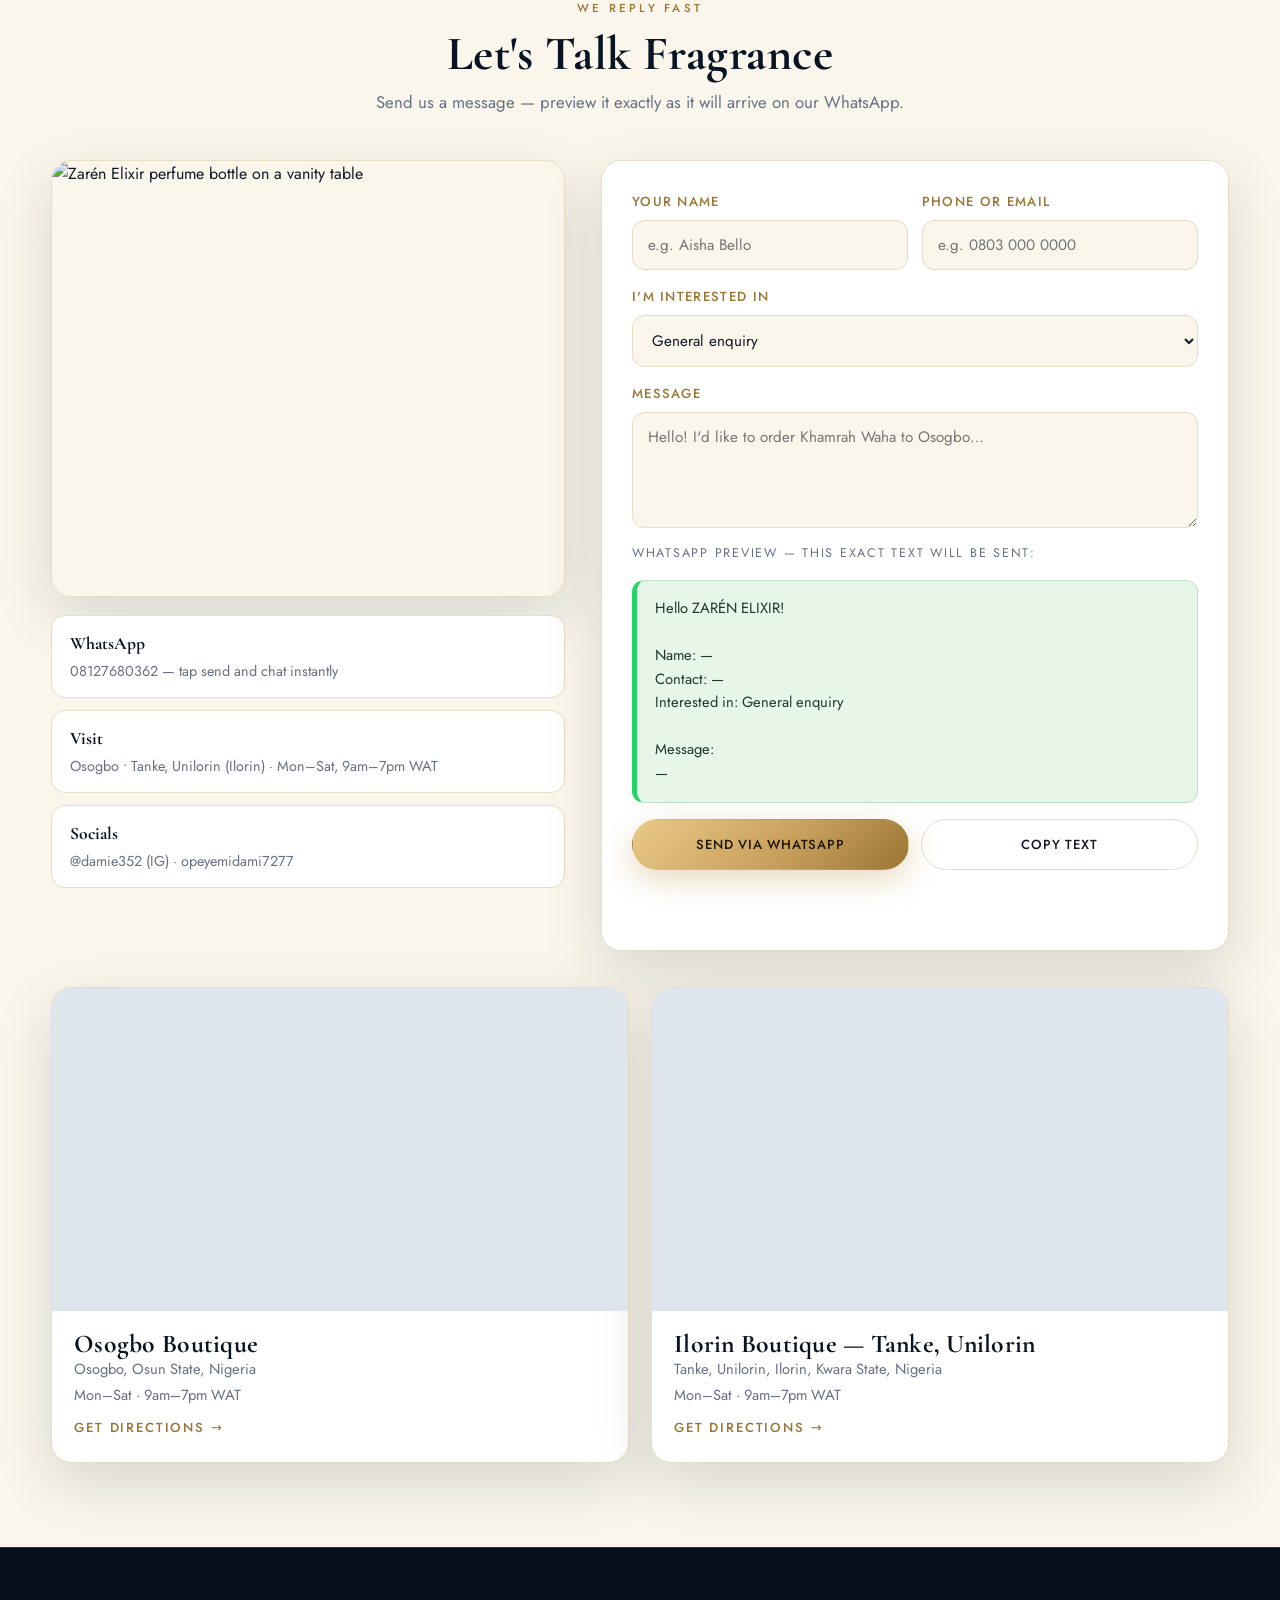
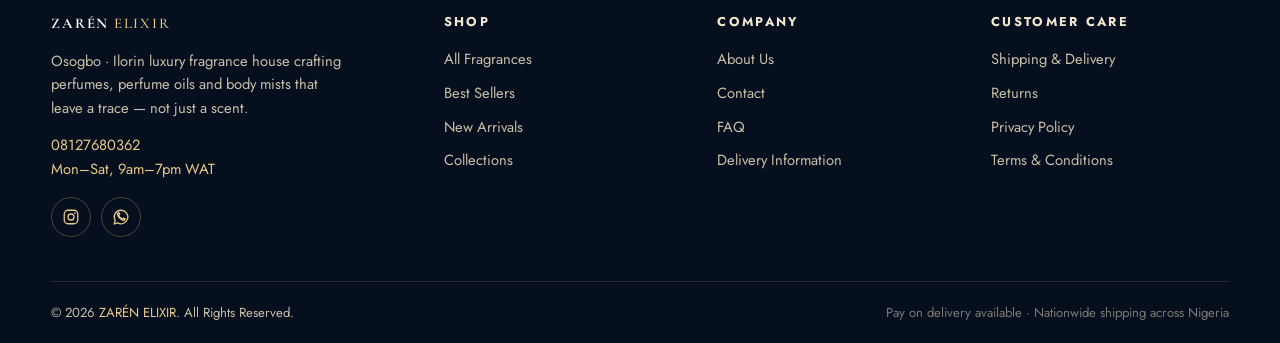
==== commit 924d958f: "Add files via upload" ====
--- a/index.html
+++ b/index.html
@@ -15,7 +15,7 @@
 
   <!-- Announcement -->
   <div class="announcement">
-    <p>Complimentary delivery on orders over ₦50,000 &nbsp;·&nbsp; Osogbo • Ilorin &nbsp;·&nbsp; New: Oud Élan has arrived</p>
+    <p>Complimentary delivery on orders over ₦50,000 · Osogbo • Ilorin · New: Khamrah Waha & Mosuf 100ml have arrived</p>
   </div>
 
   <!-- ============ 1. NAVIGATION ============ -->
@@ -62,7 +62,7 @@
       <input type="text" id="searchInput" placeholder="Try ‘oud’, ‘vanilla’, ‘musk’…" autocomplete="off" />
       <div class="search-results" id="searchResults"></div>
       <div class="search-tags">
-        <button>Mask</button><button>Fruit Cherry</button><button>Vannila</button><button>Touch</button>
+        <button>Mask</button><button>Fruit Cherry</button><button>Vanilla</button><button>Touch</button>
         <button type="button" id="viewAllSearchBtn">View All Products</button>
       </div>
     </div>
@@ -233,9 +233,11 @@
           <button data-filter="Women">Women</button>
           <button data-filter="Men">Men</button>
           <button data-filter="Unisex">Unisex</button>
+          <button data-filter="Kids">Kids</button>
         </div>
       </div>
       <div class="grid products-4" id="bestGrid"><!-- rendered by JS --></div>
+      <div id="bestMoreWrap" style="display:flex;gap:10px;flex-wrap:wrap;justify-content:center;margin-top:20px"></div>
     </div>
   </section>
 
@@ -301,24 +303,24 @@
           <div class="stars">★★★★★</div>
           <blockquote>"Absolutely beautiful scent. I received compliments all day — even on my hijab the next morning."</blockquote>
           <figcaption>
-            <img class="avatar" src="https://images.unsplash.com/photo-1531123897727-8f129e1688ce?q=80&w=160&auto=format&fit=crop" alt="Portrait of Amara" loading="lazy" />
-            <div><strong>Amara</strong><span>Verified buyer · Velvet Rose</span></div>
+            <span class="avatar avatar-initial" aria-hidden="true">A</span>
+            <div><strong>Amara</strong><span>Verified buyer · Khamrah Waha</span></div>
           </figcaption>
         </figure>
         <figure class="review reveal">
           <div class="stars">★★★★★</div>
-          <blockquote>"The packaging was gorgeous and the fragrance smells even better. Oud Élan is pure luxury."</blockquote>
+          <blockquote>"The packaging was gorgeous and the fragrance smells even better. Mosuf 100ml is pure luxury."</blockquote>
           <figcaption>
-            <img class="avatar" src="https://images.unsplash.com/photo-1506794778202-cad84cf45f1d?q=80&w=160&auto=format&fit=crop" alt="Portrait of Tolu" loading="lazy" />
-            <div><strong>Tolu</strong><span>Verified buyer · Oud Élan</span></div>
+            <span class="avatar avatar-initial" aria-hidden="true">T</span>
+            <div><strong>Tolu</strong><span>Verified buyer · Mosuf 100ml</span></div>
           </figcaption>
         </figure>
         <figure class="review reveal">
           <div class="stars">★★★★★</div>
           <blockquote>"I finally found a scent that feels like me. Definitely ordering again — delivery to Ilorin was fast."</blockquote>
           <figcaption>
-            <img class="avatar" src="https://images.unsplash.com/photo-1517841905240-472988babdf9?q=80&w=160&auto=format&fit=crop" alt="Portrait of Zainab" loading="lazy" />
-            <div><strong>Zainab</strong><span>Verified buyer · Vanilla Muse</span></div>
+            <span class="avatar avatar-initial" aria-hidden="true">Z</span>
+            <div><strong>Zainab</strong><span>Verified buyer · Yara</span></div>
           </figcaption>
         </figure>
       </div>
@@ -366,7 +368,7 @@
           <img class="contact-photo" src="https://images.unsplash.com/photo-1563170351-be82bc888aa4?q=80&w=800&auto=format&fit=crop" alt="Zarén Elixir perfume bottle on a vanity table" loading="lazy" />
           <div class="contact-lines">
             <div><strong>WhatsApp</strong><span>08127680362 — tap send and chat instantly</span></div>
-            <div><strong>Visit</strong><span>Osogbo • Ilorin · Mon–Sat, 9am–7pm WAT</span></div>
+            <div><strong>Visit</strong><span>Osogbo • Tanke, Unilorin (Ilorin) · Mon–Sat, 9am–7pm WAT</span></div>
             <div><strong>Socials</strong><span>@damie352 (IG) · opeyemidami7277</span></div>
           </div>
         </div>
@@ -383,10 +385,13 @@
             <label>I'm interested in
               <select id="waTopic">
                 <option>General enquiry</option>
-                <option>Velvet Rose — ₦38,500</option>
-                <option>Oud Élan — ₦55,000</option>
-                <option>Vanilla Muse — ₦32,000</option>
-                <option>Midnight Bloom — ₦47,000</option>
+                <option>Khamrah Waha — ₦7,000</option>
+                <option>Mosuf 100ml — ₦18,000</option>
+                <option>Mosuf 25ml — ₦3,000</option>
+                <option>Club de Nuit Intense Man — ₦6,000</option>
+                <option>9pm Night Out</option>
+                <option>Yara (Lattafa-style)</option>
+                <option>Eclaire</option>
                 <option>Perfume oils</option>
                 <option>Body mists</option>
                 <option>Bulk / gifting order</option>
@@ -394,7 +399,7 @@
               </select>
             </label>
             <label>Message
-              <textarea id="waMessage" rows="4" placeholder="Hello! I'd like to order Velvet Rose to Osogbo…"></textarea>
+              <textarea id="waMessage" rows="4" placeholder="Hello! I'd like to order Khamrah Waha to Osogbo…"></textarea>
             </label>
             <p class="preview-label">WhatsApp preview — this exact text will be sent:</p>
             <div class="wa-preview" id="waPreview" aria-live="polite"></div>
@@ -420,13 +425,13 @@
         </div>
         <div class="store-card">
           <div class="map-wrap">
-            <iframe title="Map — Zarén Elixir Ilorin store" src="https://maps.google.com/maps?q=Ilorin,%20Kwara%20State,%20Nigeria&t=&z=13&ie=UTF8&iwloc=&output=embed" loading="lazy" referrerpolicy="no-referrer-when-downgrade" allowfullscreen></iframe>
+            <iframe title="Map — Zarén Elixir Ilorin (Tanke, Unilorin) store" src="https://maps.google.com/maps?q=Tanke,%20Ilorin,%20Kwara%20State,%20Nigeria&t=&z=14&ie=UTF8&iwloc=&output=embed" loading="lazy" referrerpolicy="no-referrer-when-downgrade" allowfullscreen></iframe>
           </div>
           <div class="store-info">
-            <h3>Ilorin Boutique</h3>
-            <p>Ilorin, Kwara State, Nigeria</p>
+            <h3>Ilorin Boutique — Tanke, Unilorin</h3>
+            <p>Tanke, Unilorin, Ilorin, Kwara State, Nigeria</p>
             <p class="store-hours">Mon–Sat · 9am–7pm WAT</p>
-            <a class="store-link" href="https://www.google.com/maps/dir/?api=1&destination=Ilorin+Kwara+State+Nigeria" target="_blank" rel="noopener">Get Directions →</a>
+            <a class="store-link" href="https://www.google.com/maps/dir/?api=1&destination=Tanke+Unilorin+Ilorin+Kwara+State+Nigeria" target="_blank" rel="noopener">Get Directions →</a>
           </div>
         </div>
       </div>
@@ -444,9 +449,7 @@
           <p>Osogbo · Ilorin luxury fragrance house crafting perfumes, perfume oils and body mists that leave a trace — not just a scent.</p>
           <p class="f-contact">08127680362<br />Mon–Sat, 9am–7pm WAT</p>
           <div class="socials">
-            <a href="#" aria-label="Instagram" title="Instagram"><svg viewBox="0 0 24 24" fill="none" stroke="currentColor" stroke-width="1.7"><rect x="3" y="3" width="18" height="18" rx="5"/><circle cx="12" cy="12" r="4"/><circle cx="17.2" cy="6.8" r="1.2" fill="currentColor" stroke="none"/></svg></a>
-            <a href="#" aria-label="TikTok" title="TikTok"><svg viewBox="0 0 24 24" fill="currentColor"><path d="M16.5 3c.4 2.3 1.9 3.7 4.2 3.9v3c-1.6 0-3-.5-4.2-1.4v6.3a6.1 6.1 0 1 1-6.1-6.1c.3 0 .7 0 1 .1v3.2a2.9 2.9 0 1 0 2 2.8V3h3.1z"/></svg></a>
-            <a href="#" aria-label="Facebook" title="Facebook"><svg viewBox="0 0 24 24" fill="none" stroke="currentColor" stroke-width="1.7"><path d="M14 8h2.5V4.5H14A4.5 4.5 0 0 0 9.5 9v2.5H7V15h2.5v6H13v-6h2.5l.5-3.5h-3V9a1 1 0 0 1 1-1z"/></svg></a>
+            <a href="https://instagram.com/damie352" target="_blank" rel="noopener" aria-label="Instagram" title="Instagram — @damie352"><svg viewBox="0 0 24 24" fill="none" stroke="currentColor" stroke-width="1.7"><rect x="3" y="3" width="18" height="18" rx="5"/><circle cx="12" cy="12" r="4"/><circle cx="17.2" cy="6.8" r="1.2" fill="currentColor" stroke="none"/></svg></a>
             <a href="https://wa.me/2348127680362" aria-label="WhatsApp" title="WhatsApp"><svg viewBox="0 0 24 24" fill="none" stroke="currentColor" stroke-width="1.7"><path d="M12 3a9 9 0 0 0-7.8 13.5L3 21l4.6-1.2A9 9 0 1 0 12 3z"/><path d="M9 9.5c.5 2.5 3 5 5.5 5.5l1-1.5 2 1c-.5 1.8-1.5 2.2-3 1.7-3-1-6-4-7-7-.5-1.5-.1-2.5 1.7-3l1 2L9 9.5z"/></svg></a>
           </div>
         </div>
@@ -519,6 +522,7 @@
     <span>Chat with us</span>
   </a>
 
+  <script src="products.js"></script>
   <script src="app.js"></script>
 </body>
 </html>
--- a/styles.css
+++ b/styles.css
@@ -29,6 +29,7 @@
 a{color:inherit;text-decoration:none}
 button{font-family:inherit;cursor:pointer}
 .container{width:min(1200px,92%);margin:0 auto}
+section[id]{scroll-margin-top:80px}
 .section{padding:84px 0}
 .section.light{background:var(--cream)}
 .section.cream{background:var(--cream-2)}
@@ -131,7 +132,8 @@
 .wish:hover{background:rgba(6,15,30,.85);transform:scale(1.08)}
 .wish.active{color:#ff7d9c;background:rgba(6,15,30,.8)}
 .quick{position:absolute;left:12px;right:12px;bottom:12px;padding:11px;border:0;border-radius:12px;background:rgba(250,246,236,.94);font-size:.78rem;letter-spacing:.12em;text-transform:uppercase;opacity:0;transform:translateY(8px);transition:.3s}
-.product:hover .quick{opacity:1;transform:none}
+.product:hover .quick,.product:focus-within .quick{opacity:1;transform:none}
+@media(hover:none){.quick{opacity:1;transform:none}}
 .product-body{padding:18px 18px 20px;display:flex;flex-direction:column;gap:8px;flex:1}
 .product-body h3{font-size:1.45rem;color:var(--navy-900)}
 .product-type{font-size:.74rem;letter-spacing:.2em;text-transform:uppercase;color:var(--gold-deep)}
@@ -144,10 +146,12 @@
 .add{margin-top:auto;padding:13px;border-radius:12px;border:0;background:var(--navy-900);color:var(--gold-light);letter-spacing:.12em;text-transform:uppercase;font-size:.78rem;transition:.25s}
 .add:hover{background:var(--navy-700);transform:translateY(-1px)}
 .featured-showcase{margin:14px 0 30px}
-.featured-header{display:flex;justify-content:space-between;align-items:center;gap:12px;margin-bottom:18px}
+.featured-header{display:flex;justify-content:space-between;align-items:center;gap:12px;margin-bottom:18px;flex-wrap:wrap}
 .featured-actions{display:flex;align-items:center;gap:8px;flex-wrap:wrap}
 .carousel-btn{width:38px;height:38px;border-radius:50%;border:1px solid var(--line);background:#fff;color:var(--navy-900);display:grid;place-items:center;box-shadow:0 8px 18px rgba(8,20,35,.08);transition:.25s}.carousel-btn:hover{transform:translateY(-1px);border-color:var(--gold);color:var(--gold-deep)}
-.featured-track{display:grid;grid-auto-flow:column;grid-auto-columns:minmax(240px, 1fr);gap:18px;overflow-x:auto;padding:8px 10px 18px;scroll-snap-type:x proximity;-webkit-overflow-scrolling:touch;scrollbar-width:none;touch-action:pan-y;cursor:grab}
+.featured-track{display:grid;grid-auto-flow:column;grid-auto-columns:minmax(240px,260px);gap:18px;overflow-x:auto;padding:8px 10px 18px;scroll-snap-type:x proximity;-webkit-overflow-scrolling:touch;scrollbar-width:thin;touch-action:pan-x pan-y;cursor:grab;user-select:none}
+.featured-track.dragging{cursor:grabbing;user-select:none}
+.featured-track img{-webkit-user-drag:none;user-select:none}
 .featured-track::-webkit-scrollbar{display:none}
 .featured-track:active{cursor:grabbing}
 .featured-track .product{min-width:240px;scroll-snap-align:start;max-width:260px;transition:transform .3s ease, box-shadow .3s ease}
@@ -170,7 +174,7 @@
 .statement-grid{display:grid;grid-template-columns:1fr 1fr;gap:56px;align-items:center}
 .statement-media{position:relative}
 .statement-media img{border-radius:22px;border:1px solid rgba(201,161,92,.4);box-shadow:0 30px 80px rgba(0,0,0,.5);aspect-ratio:4/5;object-fit:cover;width:100%}
-.statement-badge{position:absolute;right:-18px;bottom:30px;background:linear-gradient(135deg,var(--gold-light),var(--gold));color:#231806;border-radius:16px;padding:16px 20px;text-align:center;box-shadow:0 16px 40px rgba(0,0,0,.4)}
+.statement-badge{position:absolute;right:clamp(12px,2vw,24px);bottom:30px;background:linear-gradient(135deg,var(--gold-light),var(--gold));color:#231806;border-radius:16px;padding:16px 20px;text-align:center;box-shadow:0 16px 40px rgba(0,0,0,.4)}
 .statement-badge strong{font-family:var(--serif);font-size:1.8rem;display:block;line-height:1}
 .statement-copy h2{font-size:clamp(2.2rem,4.5vw,3.4rem);color:var(--gold-light)}
 .statement-copy .lede{margin:18px 0 22px;color:#d9cdb2;font-size:1.08rem;font-weight:300}
@@ -304,11 +308,17 @@
 .remove{background:none;border:0;color:#b0564a;font-size:.78rem;text-decoration:underline}
 .empty{text-align:center;color:var(--muted);padding:40px 10px}
 .close-x{background:var(--navy-900);color:var(--gold-light);border:0;width:36px;height:36px;border-radius:50%}
-.modal{position:fixed;inset:0;z-index:90;display:none;place-items:center;background:rgba(4,9,18,.65);padding:18px}
+.modal{position:fixed;inset:0;z-index:90;display:none;place-items:center;background:rgba(4,9,18,.65);padding:18px;overflow-y:auto}
 .modal.open{display:grid}
-.modal-card{background:var(--cream);border-radius:20px;max-width:760px;width:100%;display:grid;grid-template-columns:1fr 1fr;overflow:hidden;position:relative}
+.modal-card{background:var(--cream);border-radius:20px;max-width:760px;width:100%;max-height:90vh;overflow:auto;display:grid;grid-template-columns:1fr 1fr;position:relative}
 .modal-card img{width:100%;height:100%;min-height:320px;object-fit:cover}
-.modal-info{padding:32px}
+.quick-gallery{display:flex;flex-direction:column;min-height:320px}
+.quick-gallery > img{width:100%;flex:1;min-height:260px;object-fit:cover}
+.thumb-row{display:flex;gap:8px;padding:10px}
+.modal-card .thumb-row .thumb{width:54px;height:54px;min-height:0;max-height:none;object-fit:cover;border-radius:10px;border:2px solid transparent;cursor:pointer;opacity:.75}
+.modal-card .thumb-row .thumb.active{border-color:var(--gold);opacity:1}
+.price-note{font-size:.78rem;color:var(--muted);margin-top:4px;font-style:italic}
+.modal-info{padding:32px;overflow:auto}
 .modal-info h3{font-size:2rem}
 .modal-info .price{font-size:1.6rem;margin:10px 0}
 .notes{margin:14px 0;display:grid;gap:6px;font-size:.9rem;color:var(--muted)}
@@ -334,11 +344,23 @@
 /* reveal */
 .reveal{opacity:0;transform:translateY(26px);transition:opacity .7s ease,transform .7s ease}
 .reveal.visible{opacity:1;transform:none}
+@media(prefers-reduced-motion:reduce){
+  .reveal{opacity:1;transform:none}
+  .product:hover{transform:none}
+  .marquee-track{animation:none}
+}
 
 /* responsive */
+@media(max-width:1200px){
+  .products-4{grid-template-columns:repeat(3,1fr)}
+}
 @media(max-width:1024px){
+  .nav-links{display:none}
+  .nav-burger{display:flex}
   .products-4{grid-template-columns:repeat(2,1fr)}
   .features{grid-template-columns:repeat(2,1fr)}
+  .reviews-3{grid-template-columns:repeat(2,1fr)}
+  .footer-grid{grid-template-columns:1fr 1fr}
   .categories{grid-template-columns:repeat(2,1fr)}
   .statement-grid{grid-template-columns:1fr;gap:36px}
   .statement-badge{right:12px}
@@ -347,8 +369,6 @@
   .stores{grid-template-columns:1fr}
 }
 @media(max-width:768px){
-  .nav-links{display:none}
-  .nav-burger{display:flex}
   .section{padding:60px 0}
   .reviews-3{grid-template-columns:1fr}
   .footer-grid{grid-template-columns:1fr 1fr}
@@ -370,7 +390,7 @@
   .features{grid-template-columns:1fr}
   .footer-grid{grid-template-columns:1fr}
   .hero-ctas .btn{width:100%}
-  .quick{display:none}
+  .quick{opacity:1;transform:none;font-size:.7rem;padding:9px}
   .hide-m{display:none}
   .nav-inner{height:62px;gap:8px}
   .brand{font-size:1.05rem;letter-spacing:.08em;flex-shrink:0}
@@ -406,3 +426,21 @@
   .icon-btn{width:33px;height:33px}
   .nav-inner{gap:6px}
 }
+
+/* Best-sellers show-more controls (injected by app.js into #bestGrid / #bestMoreWrap) */
+.showing-count{text-align:center;margin-top:14px;grid-column:1/-1;width:100%}
+#bestGrid>div[style*="justify-content:center"]{grid-column:1/-1;width:100%}
+#bestMoreWrap:empty{display:none}
+#bestMoreWrap .btn{min-width:200px}
+@media(max-width:520px){
+  #bestMoreWrap .btn{width:100%}
+  #bestMoreBtn,#bestAllBtn,#bestLessBtn{width:100%}
+}
+
+/* Review initial avatars (replaces stock demo portraits) */
+.avatar-initial{width:48px;height:48px;border-radius:50%;display:grid;place-items:center;background:var(--navy-900);color:var(--gold-light);font-family:var(--serif);font-size:1.3rem;border:2px solid var(--gold);flex-shrink:0}
+
+/* Mobile touch + carousel fixes */
+.featured-track{scroll-snap-type:x proximity;-webkit-overflow-scrolling:touch}
+.featured-actions .carousel-btn{min-width:44px;min-height:44px}
+.modal-card{max-height:92vh}
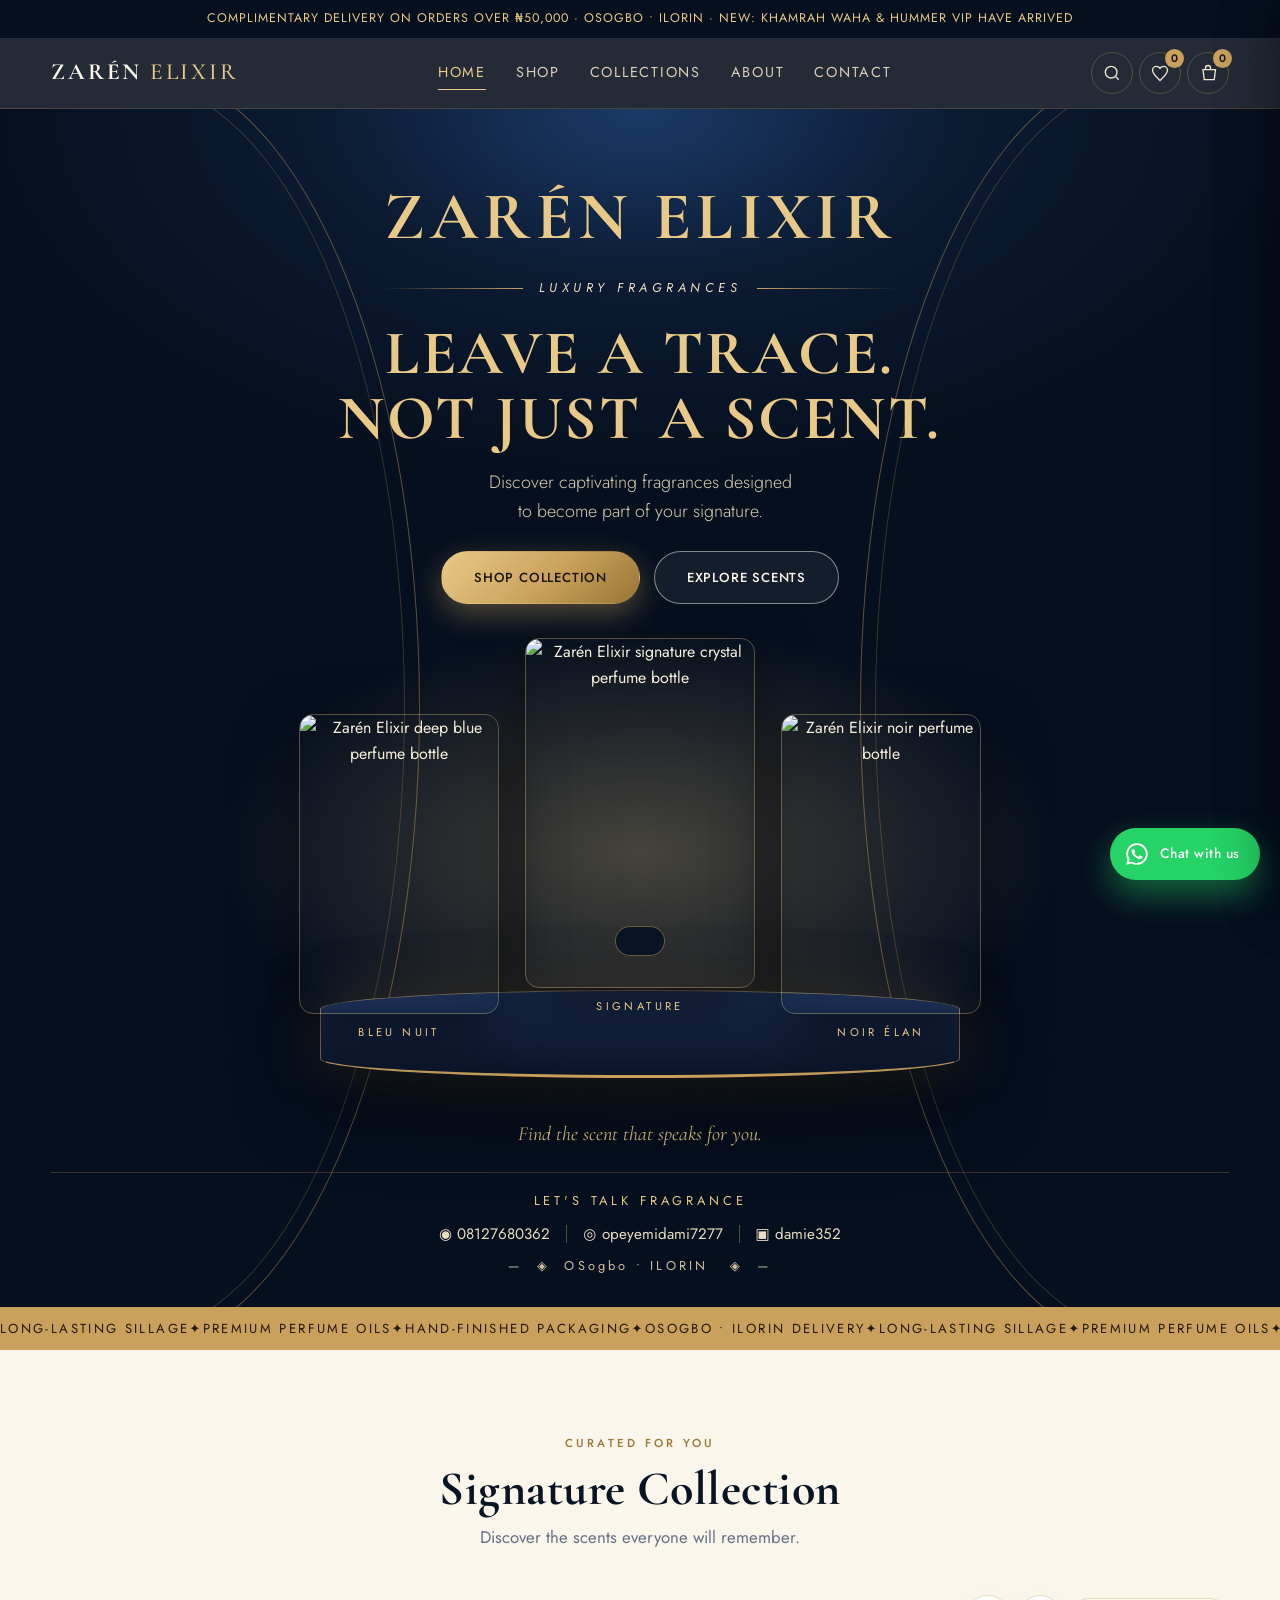
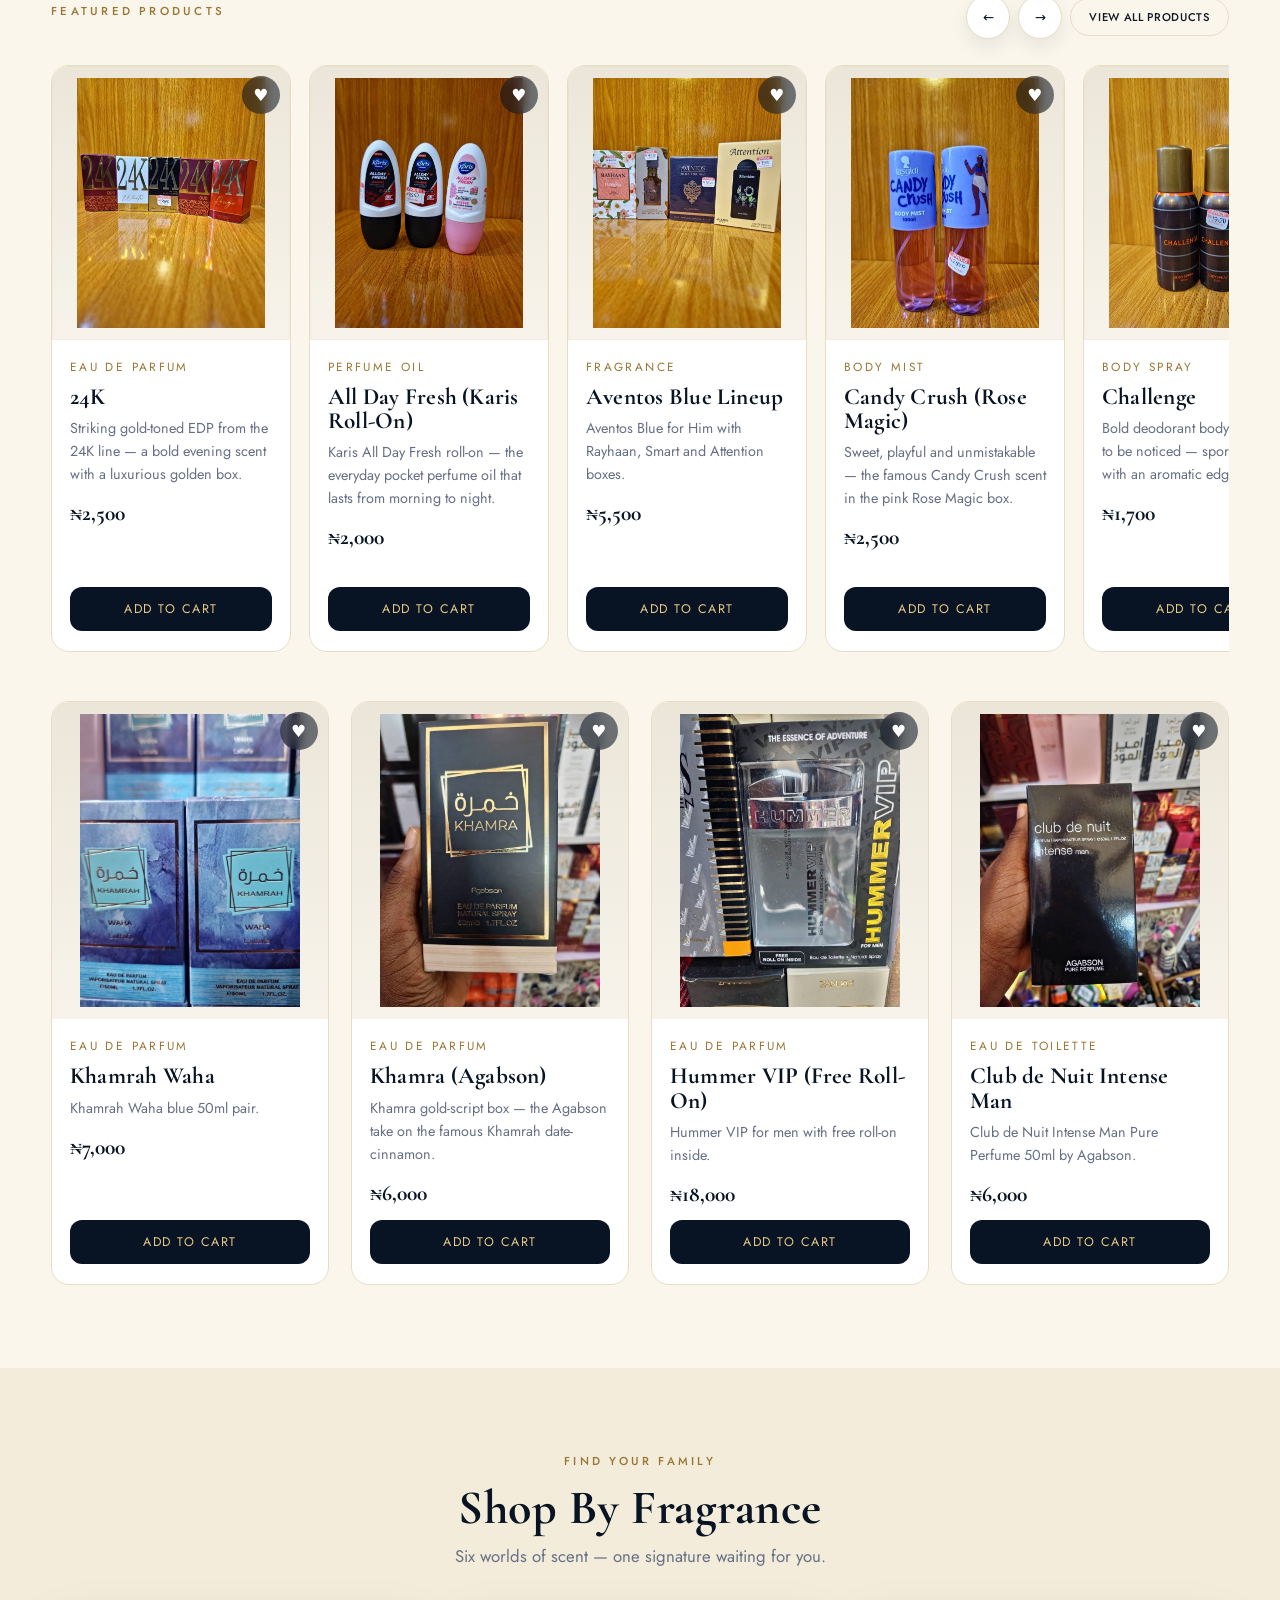
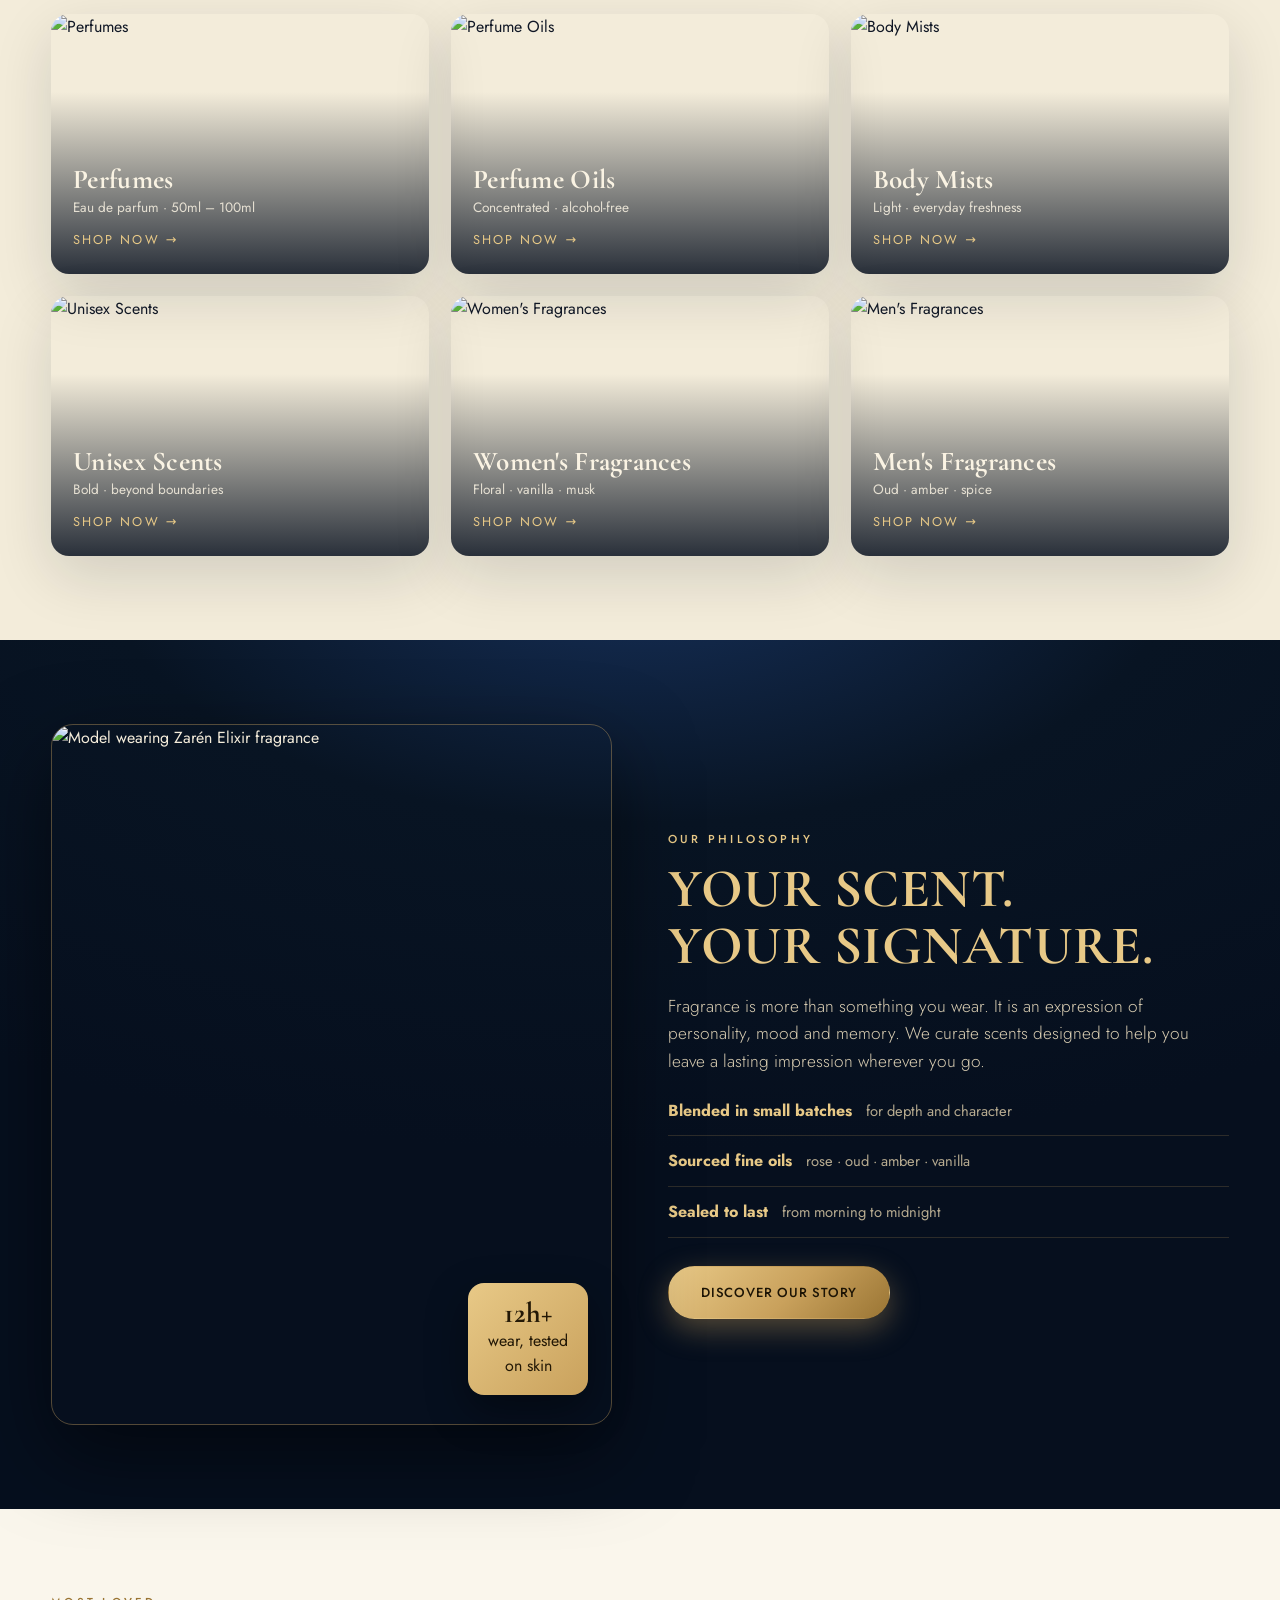
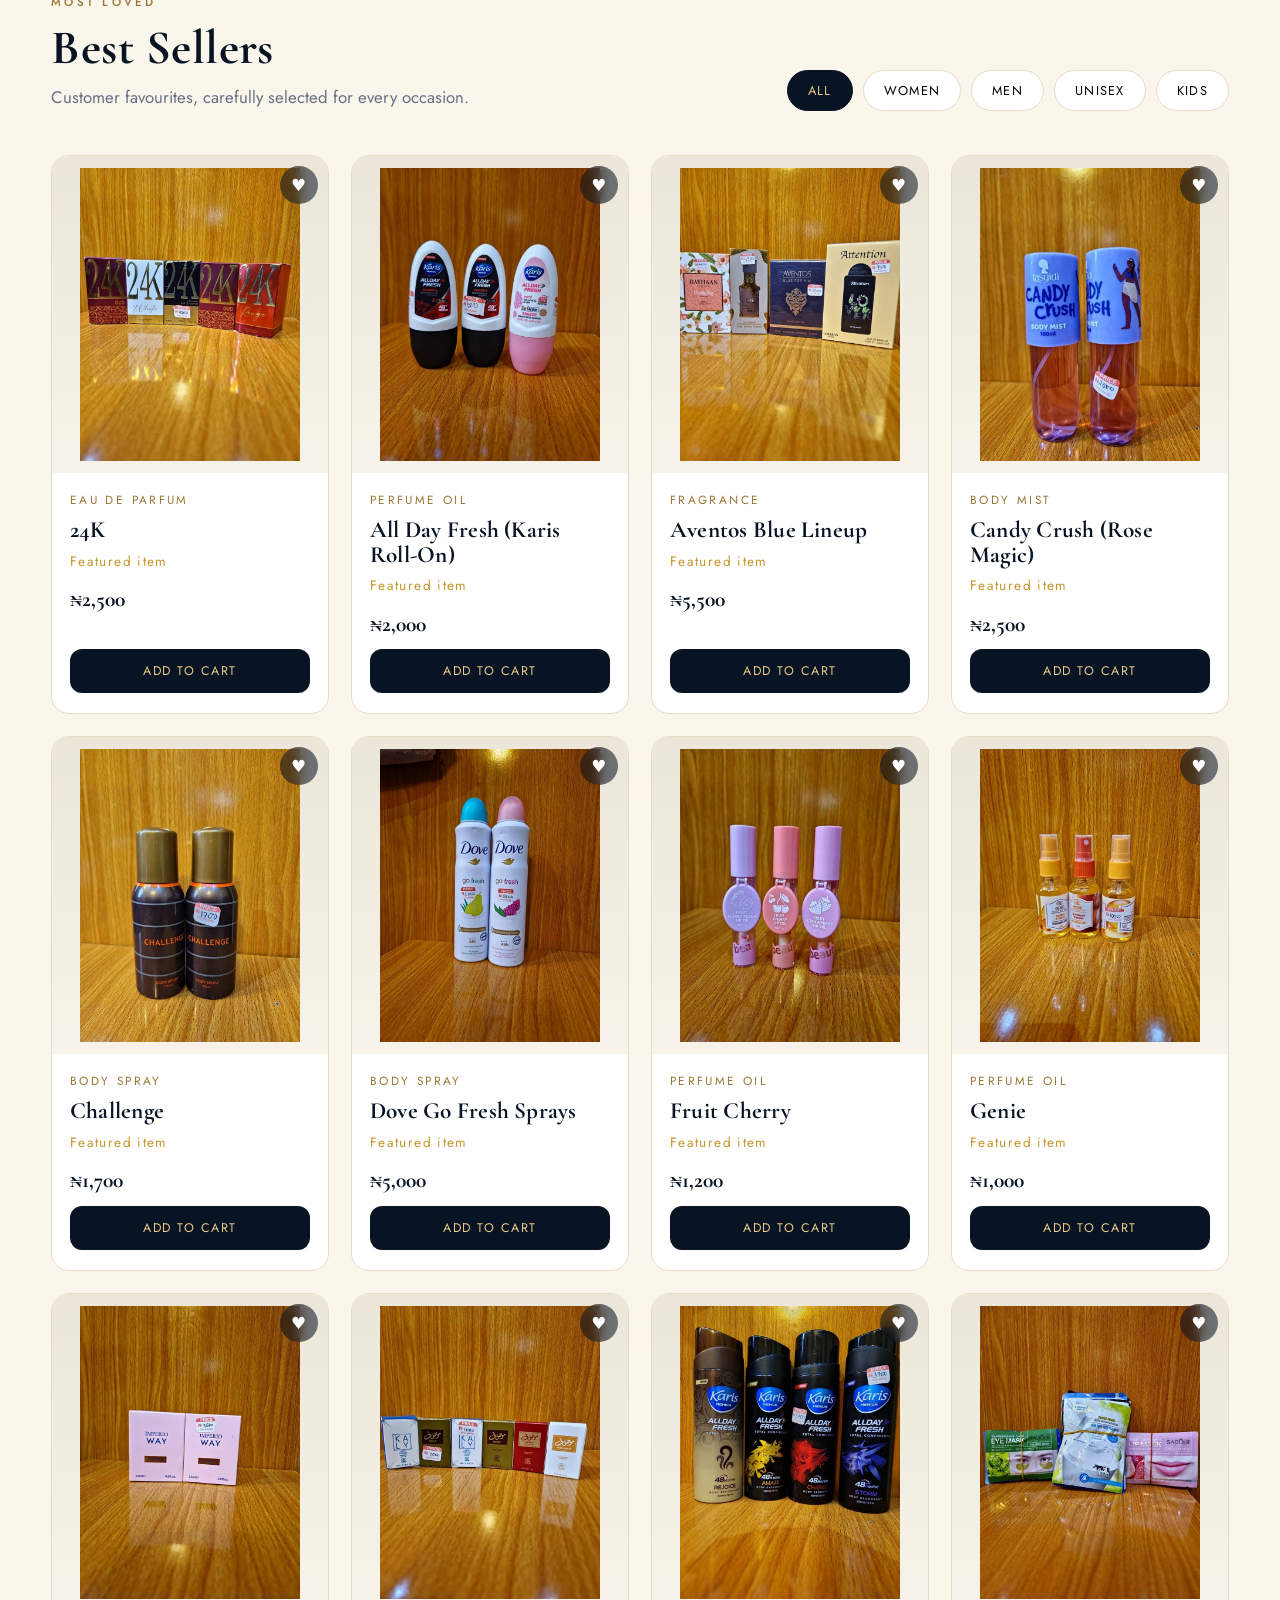
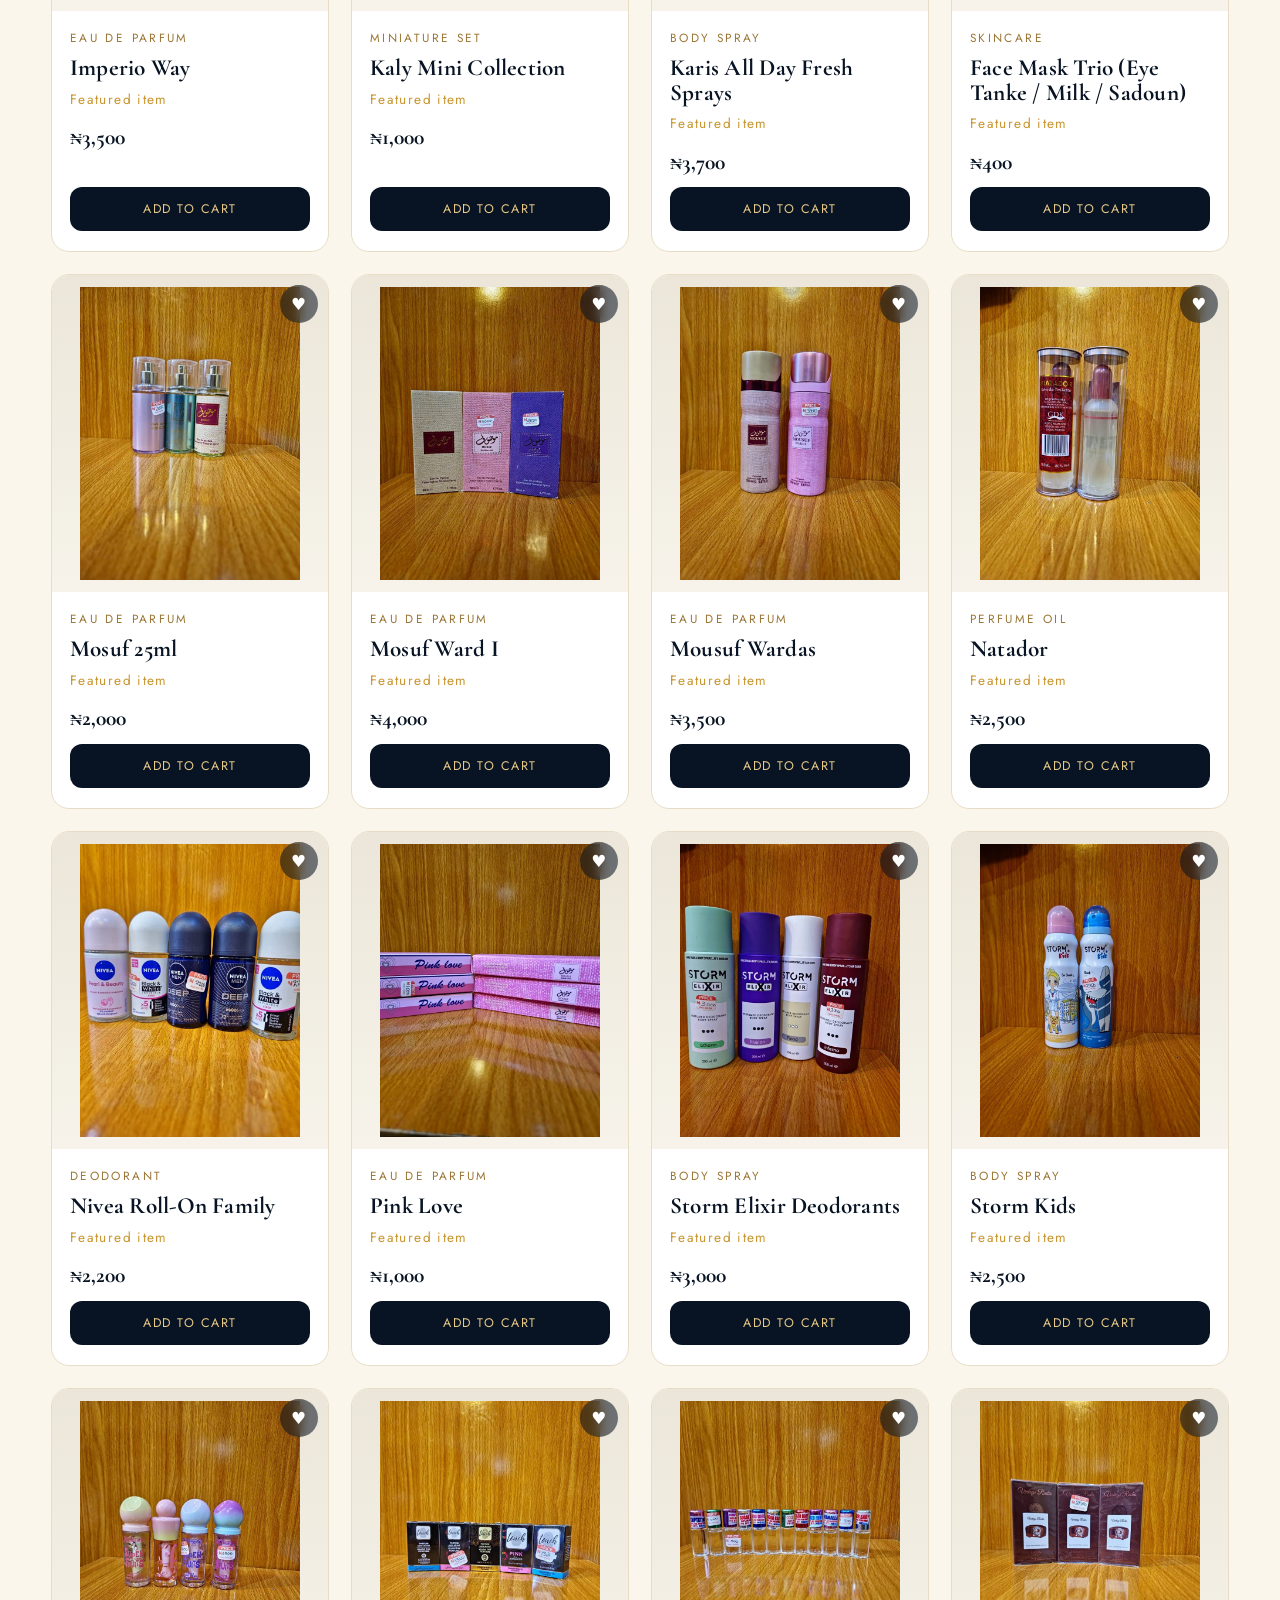
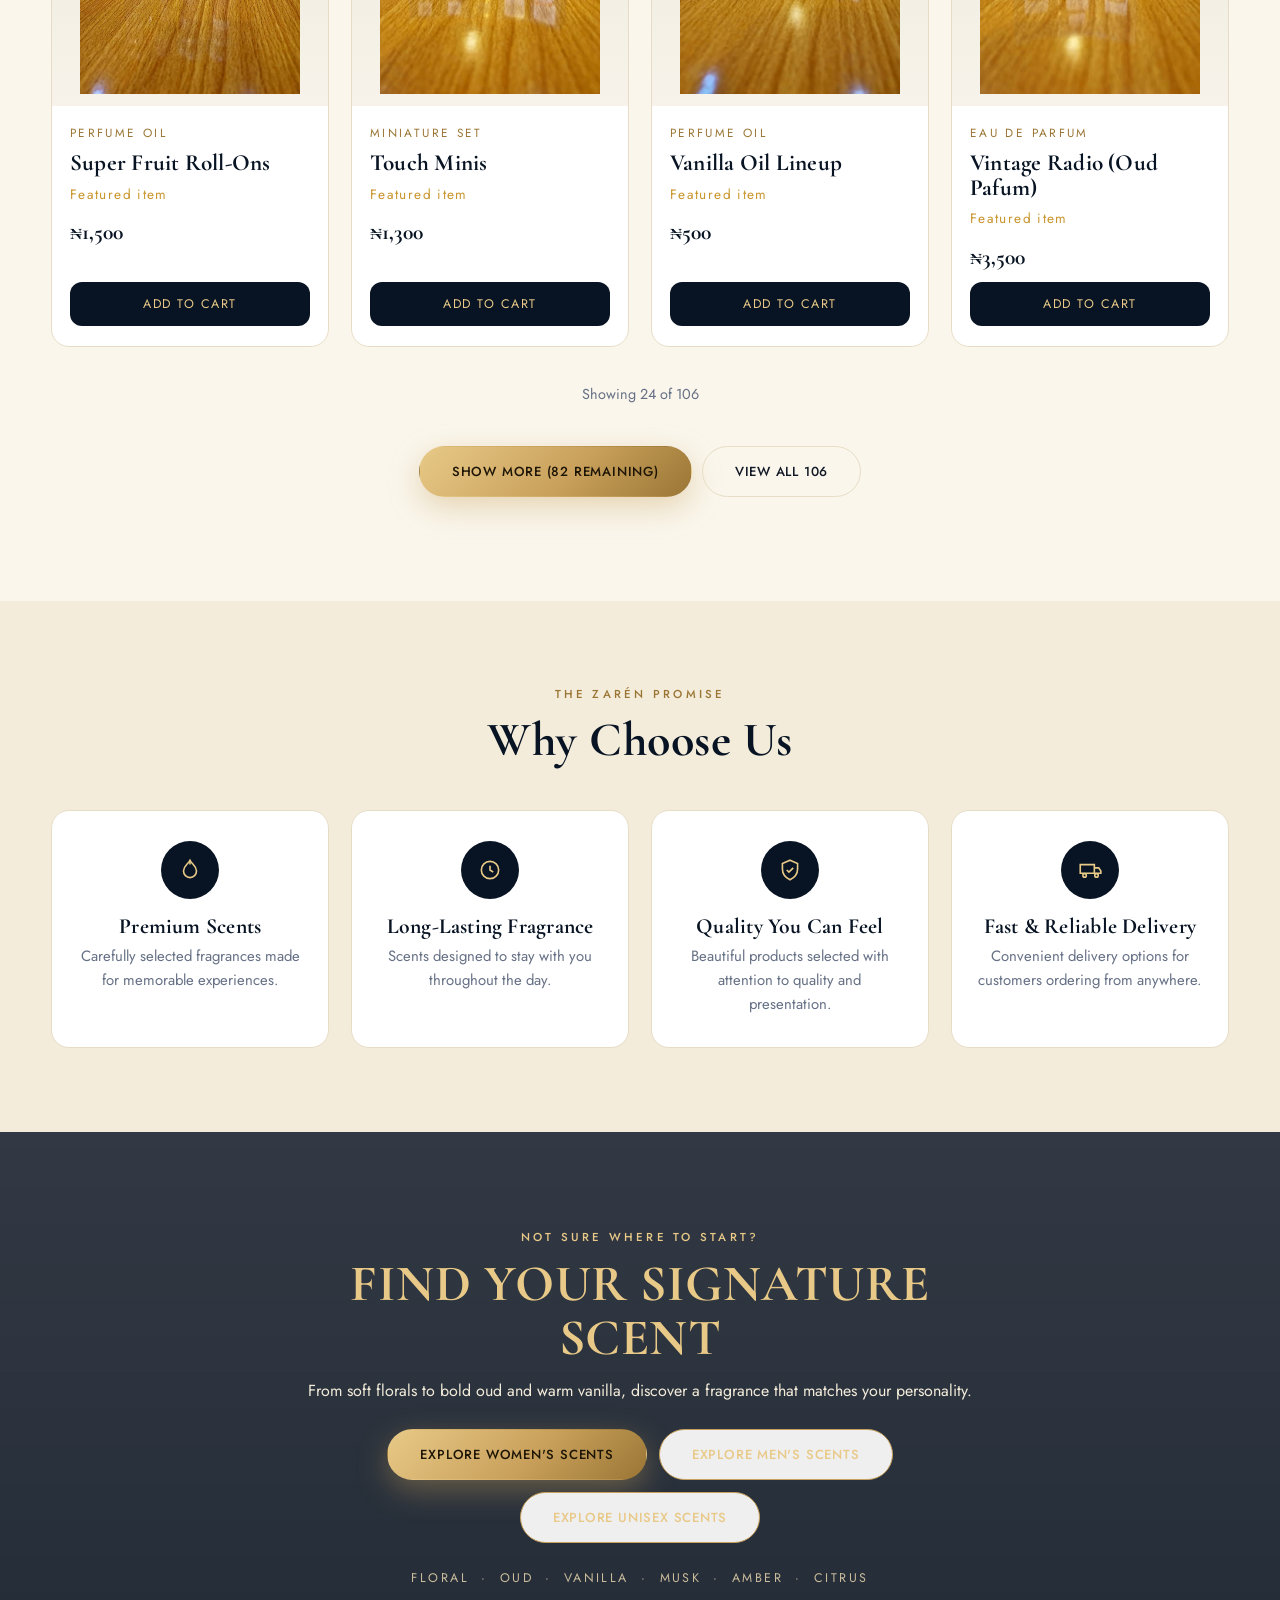
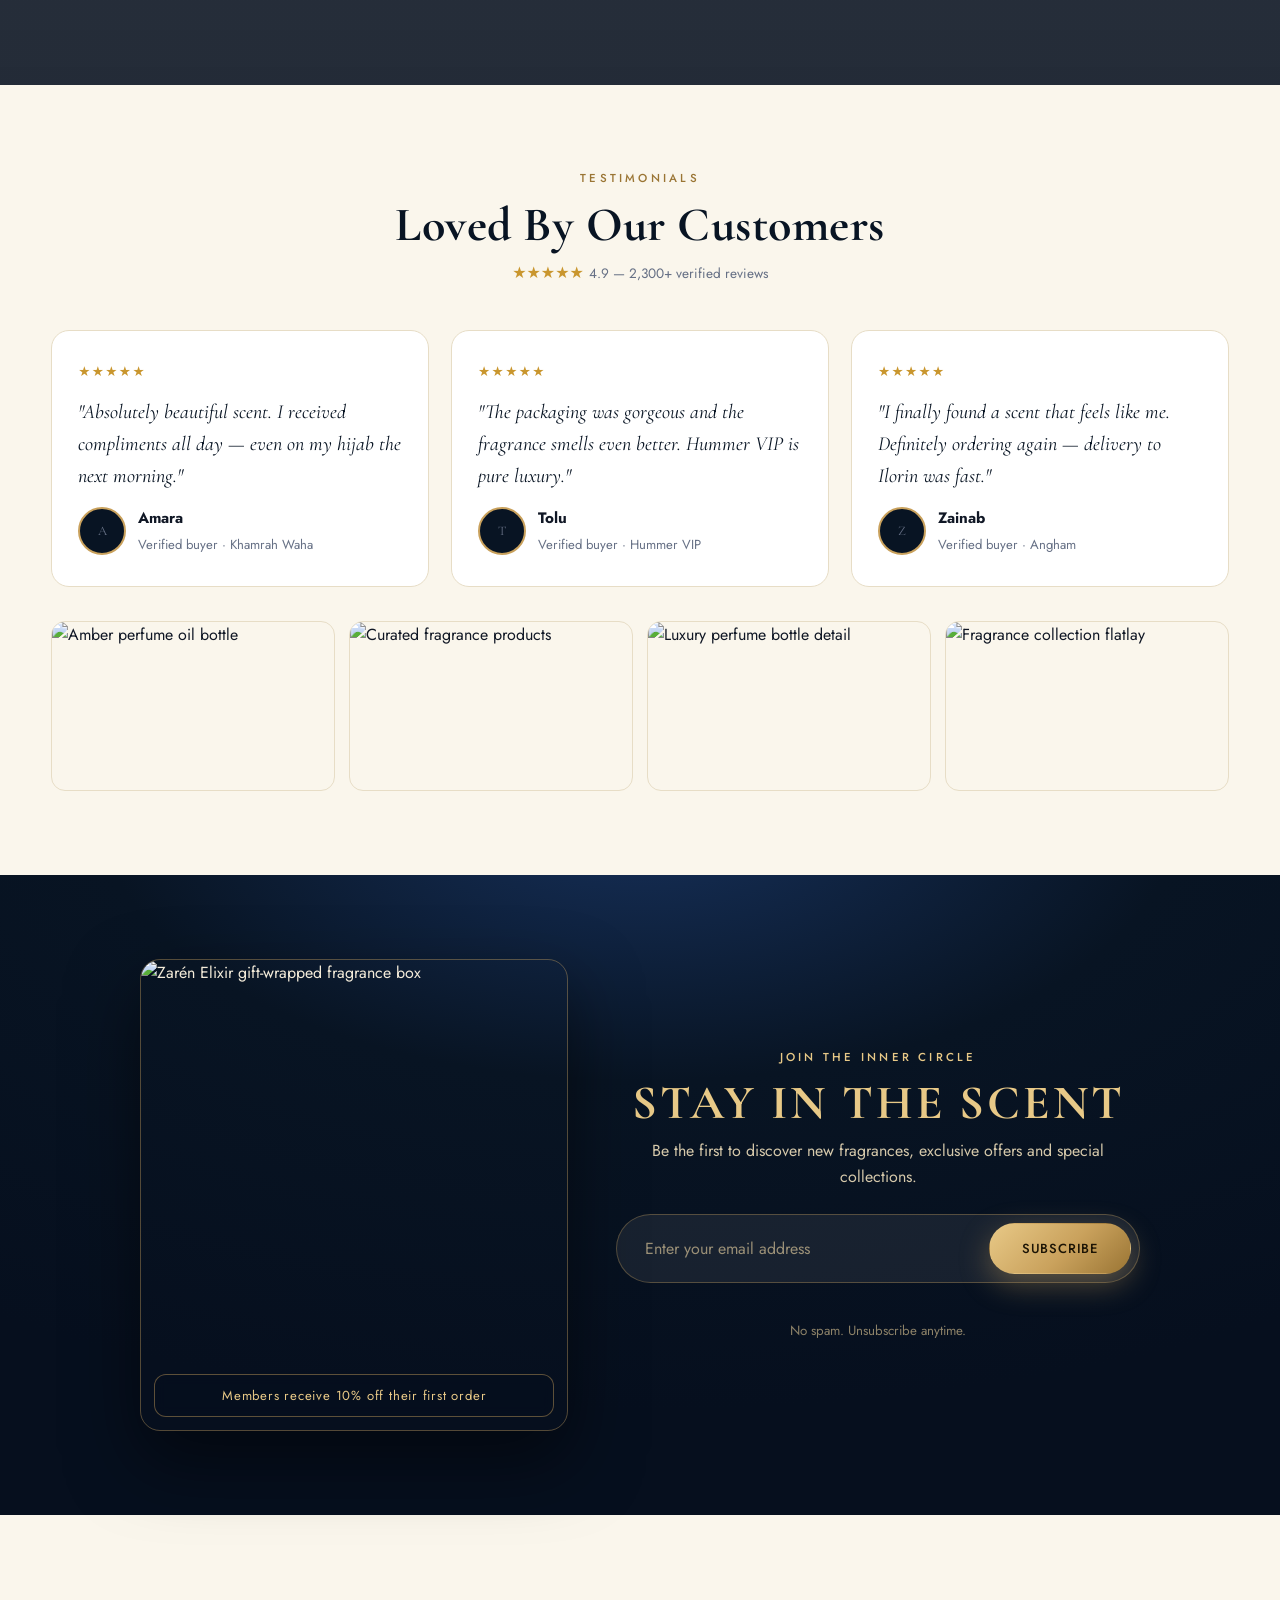
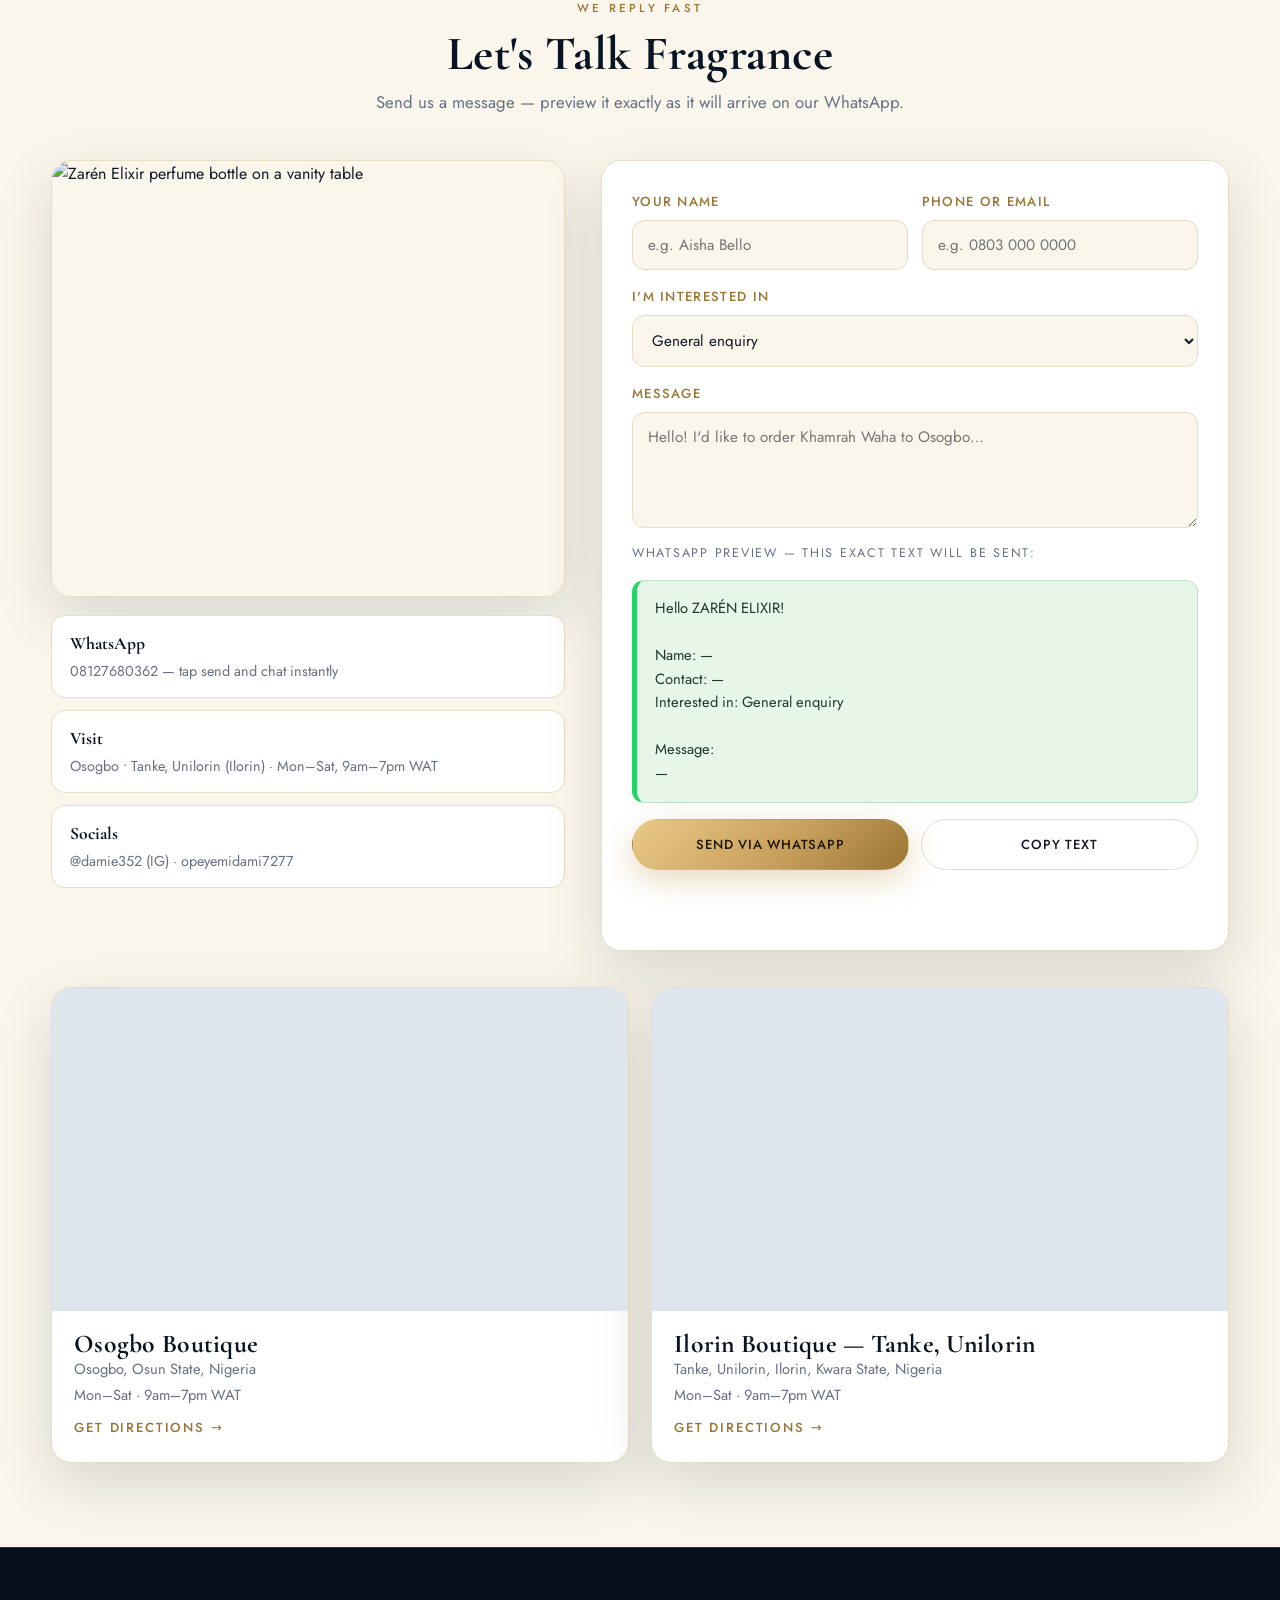
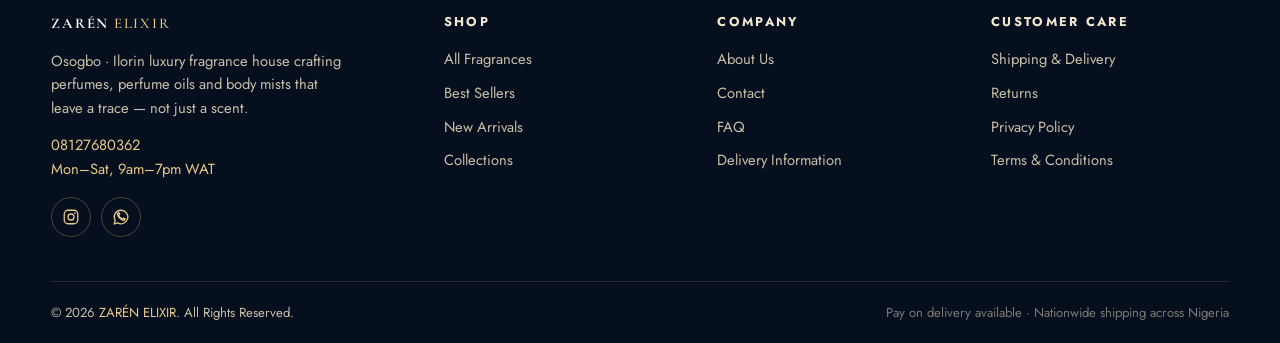
==== commit 25a4c1a9: "Re-audit all 106: clean image names, sticker-verified prices, corrected identities" ====
--- a/index.html
+++ b/index.html
@@ -15,7 +15,7 @@
 
   <!-- Announcement -->
   <div class="announcement">
-    <p>Complimentary delivery on orders over ₦50,000 · Osogbo • Ilorin · New: Khamrah Waha & Mosuf 100ml have arrived</p>
+    <p>Complimentary delivery on orders over ₦50,000 · Osogbo • Ilorin · New: Khamrah Waha & Hummer VIP have arrived</p>
   </div>
 
   <!-- ============ 1. NAVIGATION ============ -->
@@ -309,10 +309,10 @@
         </figure>
         <figure class="review reveal">
           <div class="stars">★★★★★</div>
-          <blockquote>"The packaging was gorgeous and the fragrance smells even better. Mosuf 100ml is pure luxury."</blockquote>
+          <blockquote>"The packaging was gorgeous and the fragrance smells even better. Hummer VIP is pure luxury."</blockquote>
           <figcaption>
             <span class="avatar avatar-initial" aria-hidden="true">T</span>
-            <div><strong>Tolu</strong><span>Verified buyer · Mosuf 100ml</span></div>
+            <div><strong>Tolu</strong><span>Verified buyer · Hummer VIP</span></div>
           </figcaption>
         </figure>
         <figure class="review reveal">
@@ -320,7 +320,7 @@
           <blockquote>"I finally found a scent that feels like me. Definitely ordering again — delivery to Ilorin was fast."</blockquote>
           <figcaption>
             <span class="avatar avatar-initial" aria-hidden="true">Z</span>
-            <div><strong>Zainab</strong><span>Verified buyer · Yara</span></div>
+            <div><strong>Zainab</strong><span>Verified buyer · Angham</span></div>
           </figcaption>
         </figure>
       </div>
@@ -386,11 +386,11 @@
               <select id="waTopic">
                 <option>General enquiry</option>
                 <option>Khamrah Waha — ₦7,000</option>
-                <option>Mosuf 100ml — ₦18,000</option>
-                <option>Mosuf 25ml — ₦3,000</option>
+                <option>Hummer VIP — ₦18,000</option>
+                <option>Mosuf 25ml — ₦2,000</option>
                 <option>Club de Nuit Intense Man — ₦6,000</option>
                 <option>9pm Night Out</option>
-                <option>Yara (Lattafa-style)</option>
+                <option>Angham (Lattafa)</option>
                 <option>Eclaire</option>
                 <option>Perfume oils</option>
                 <option>Body mists</option>
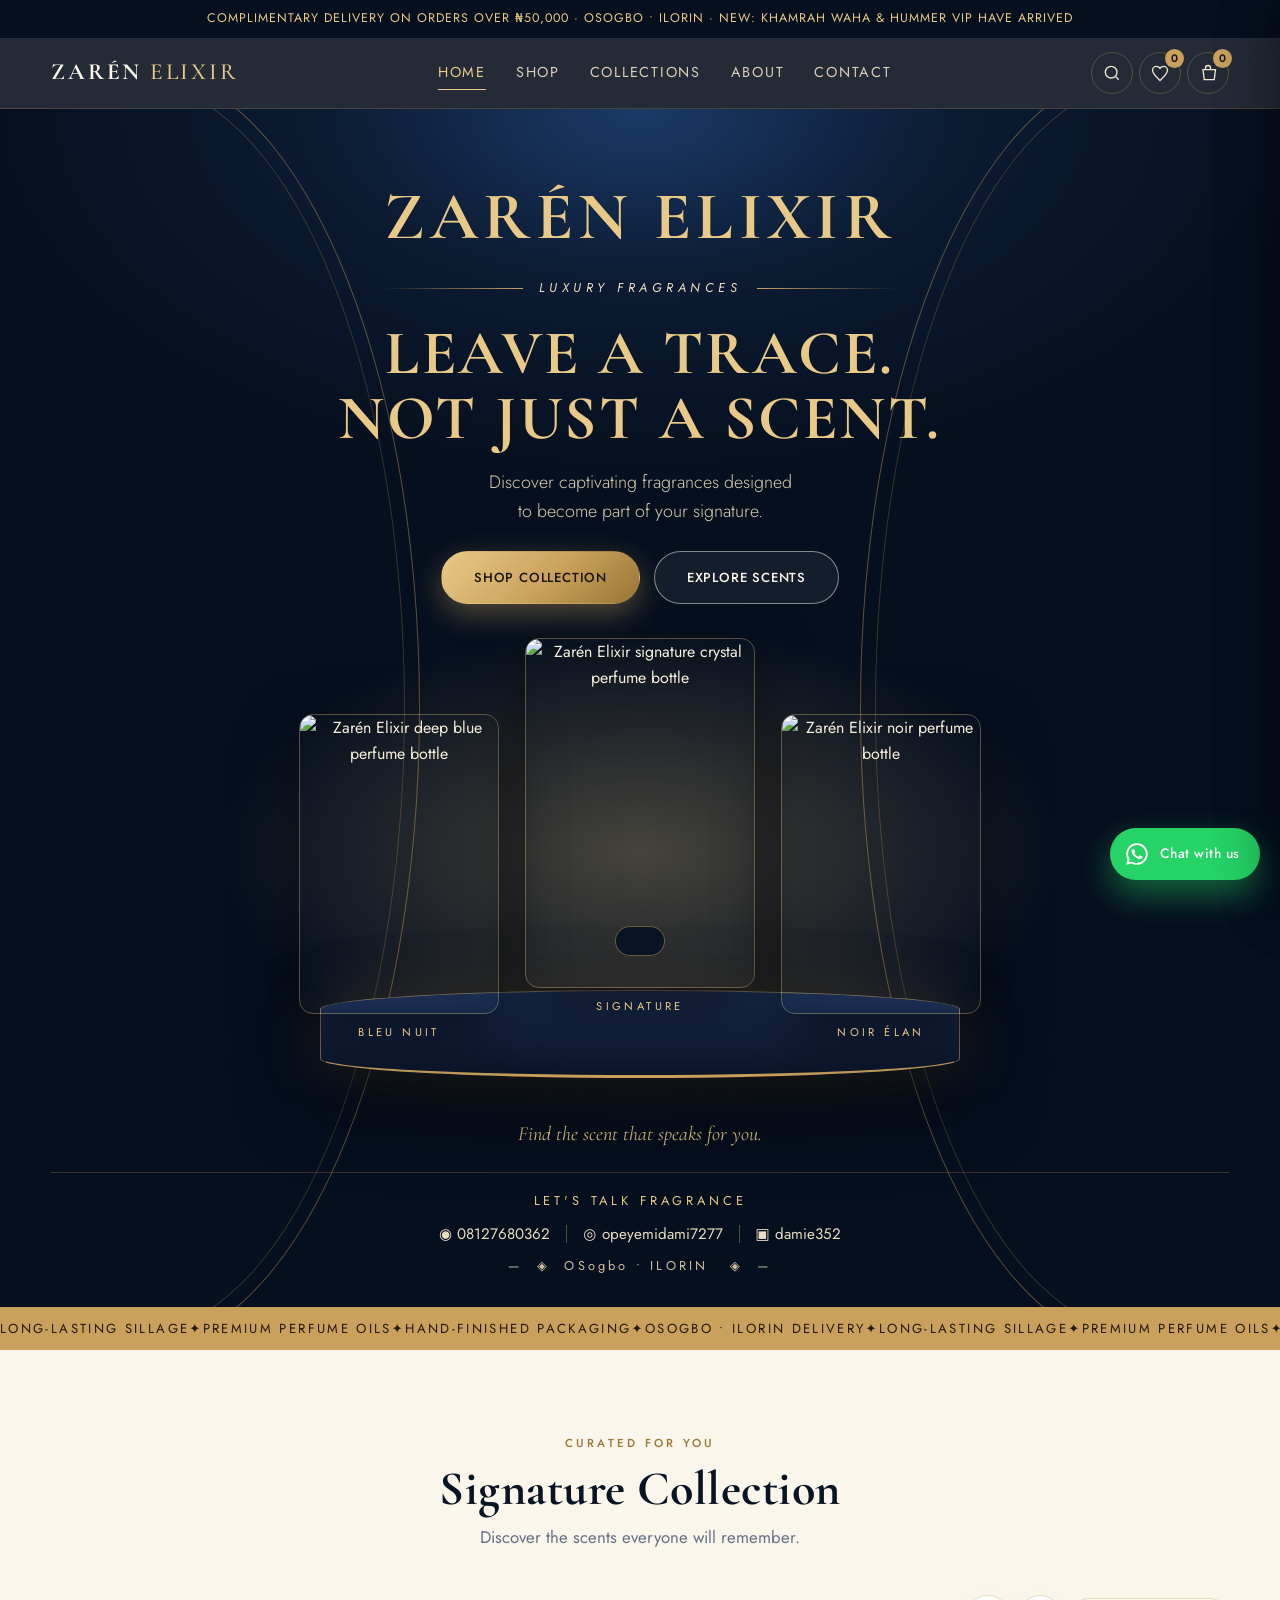
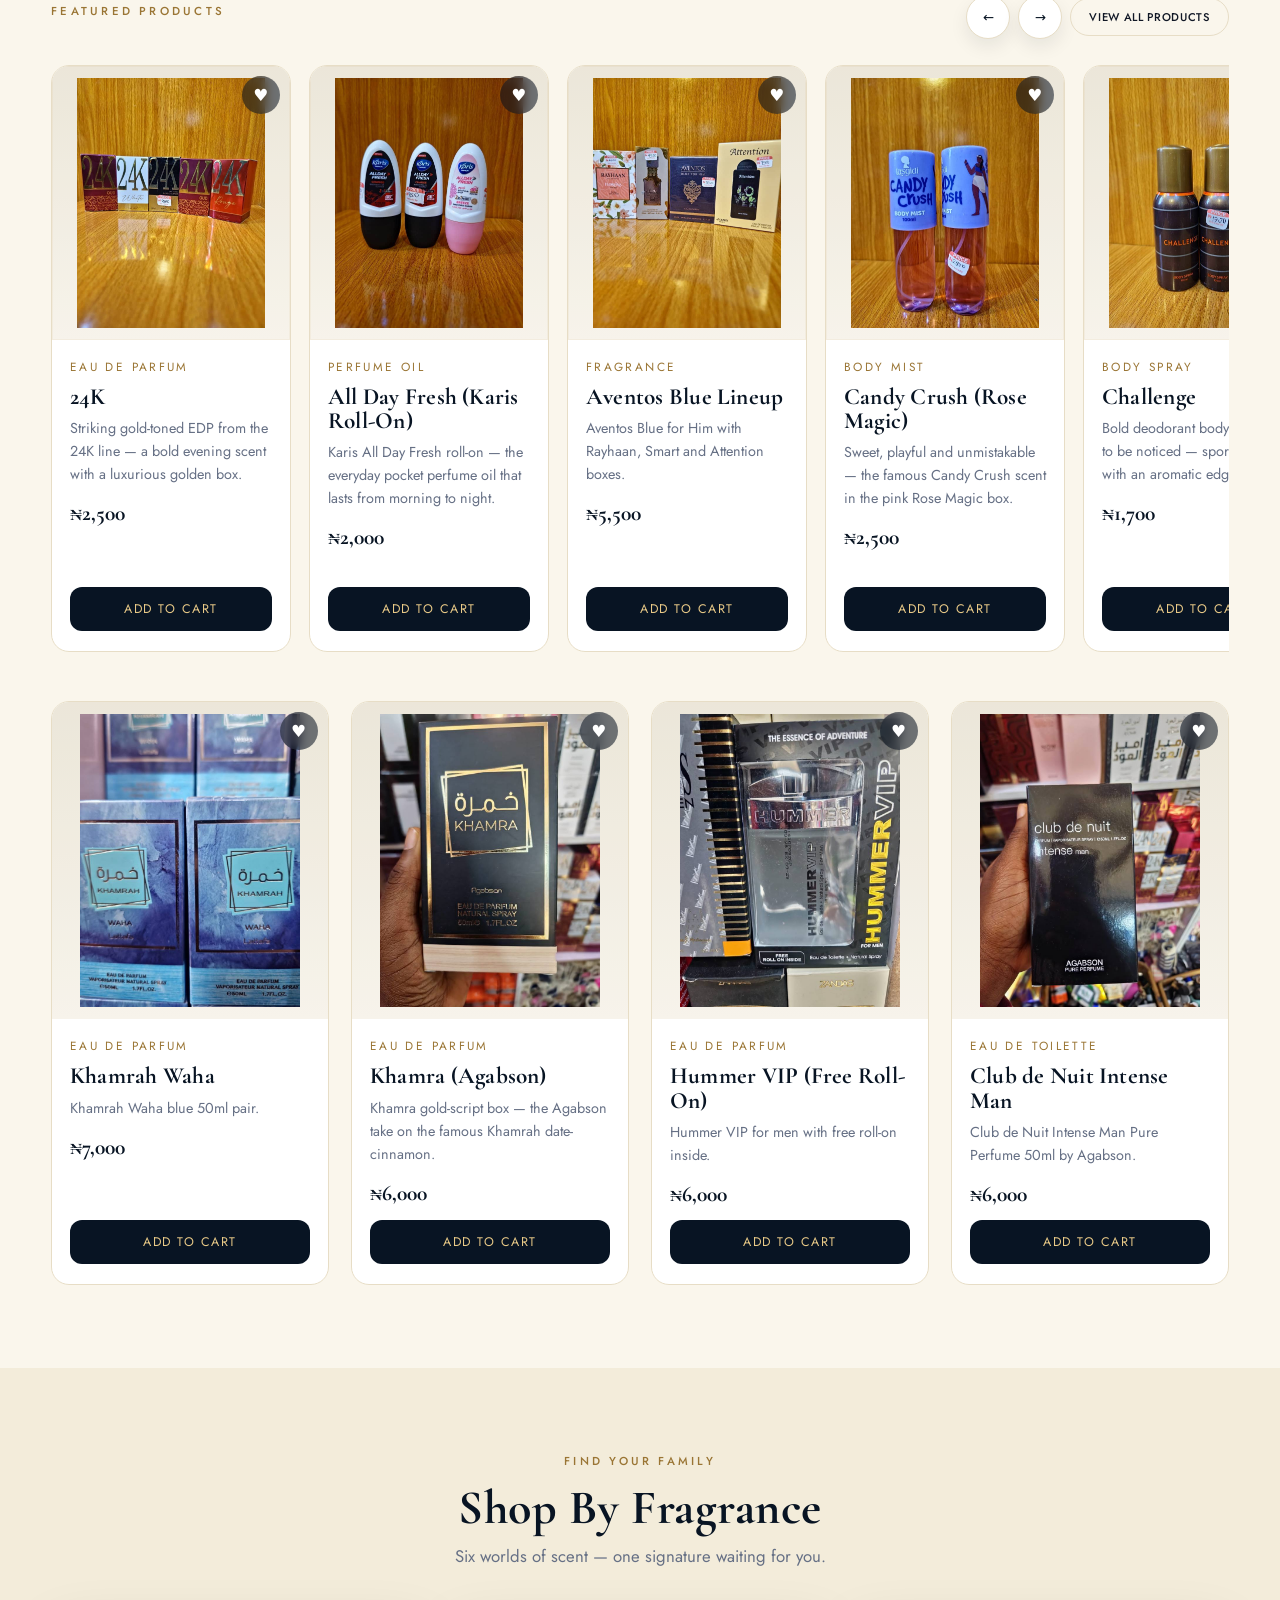
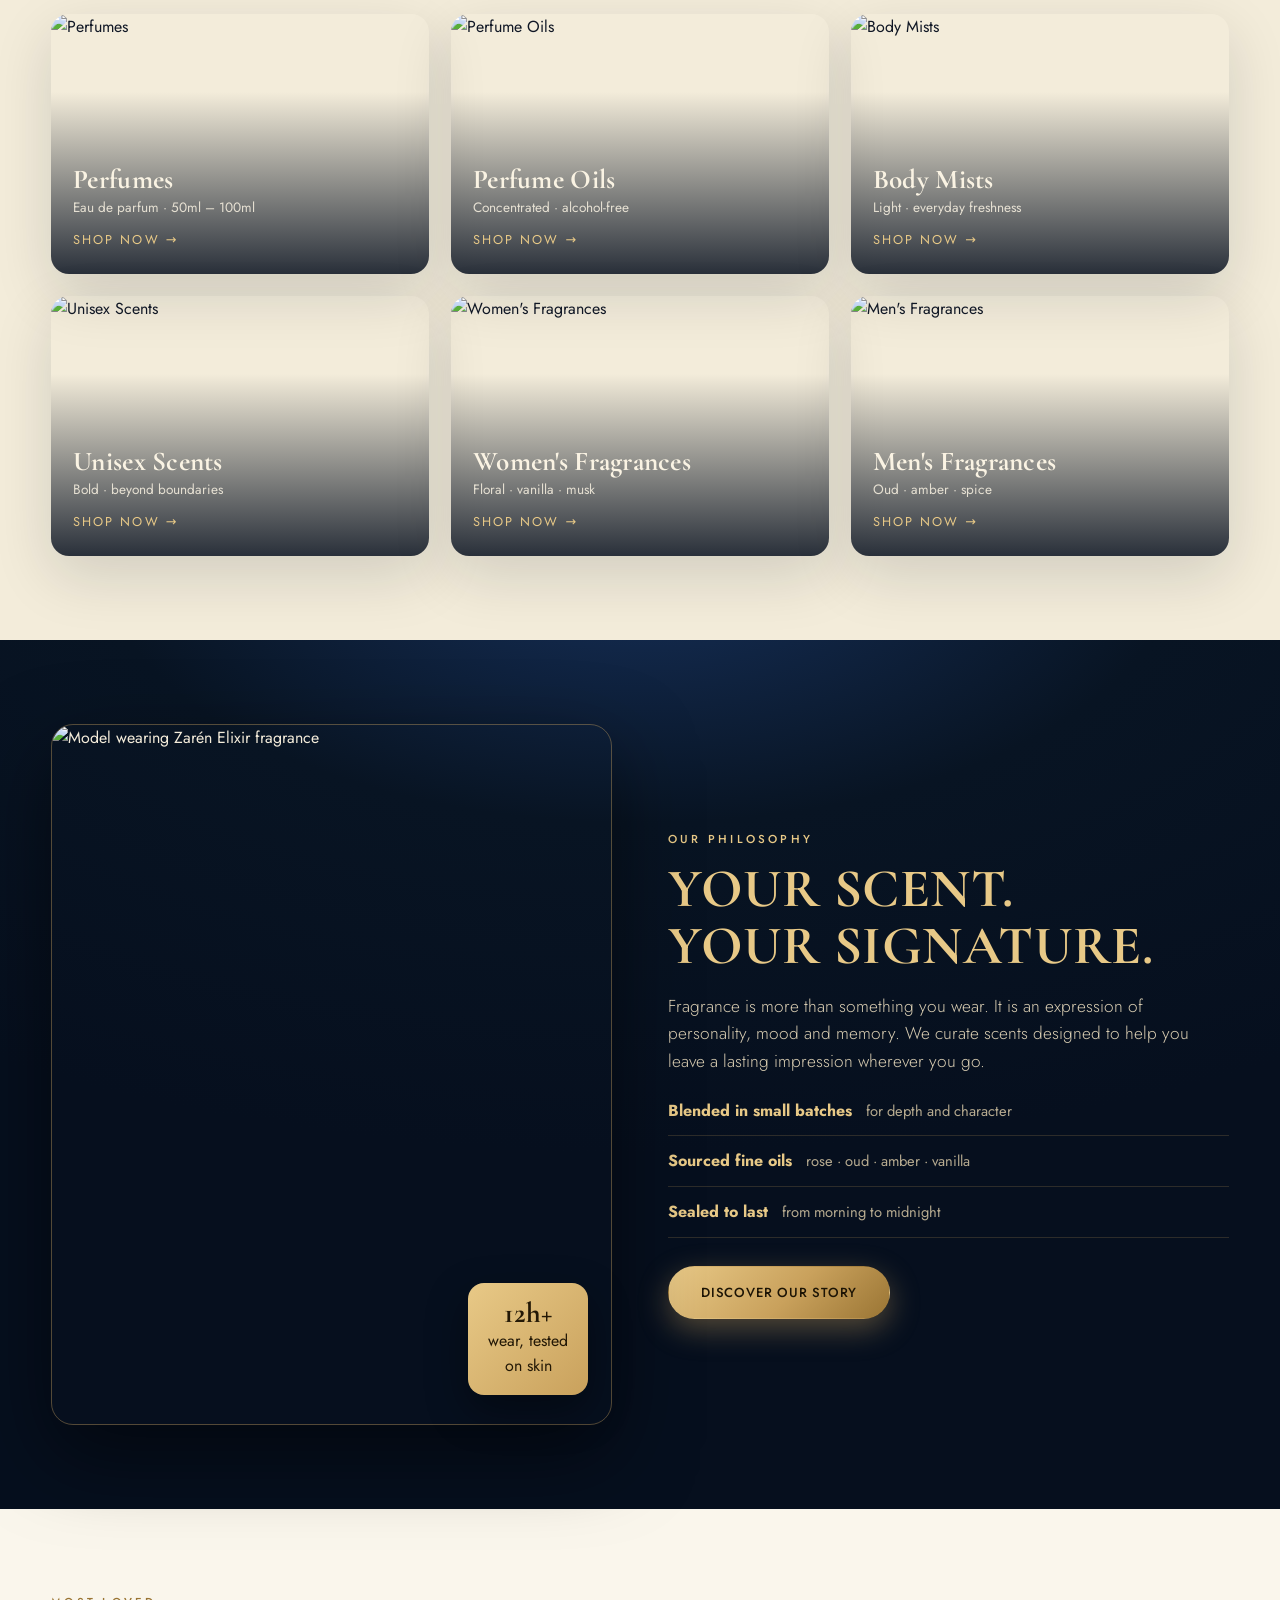
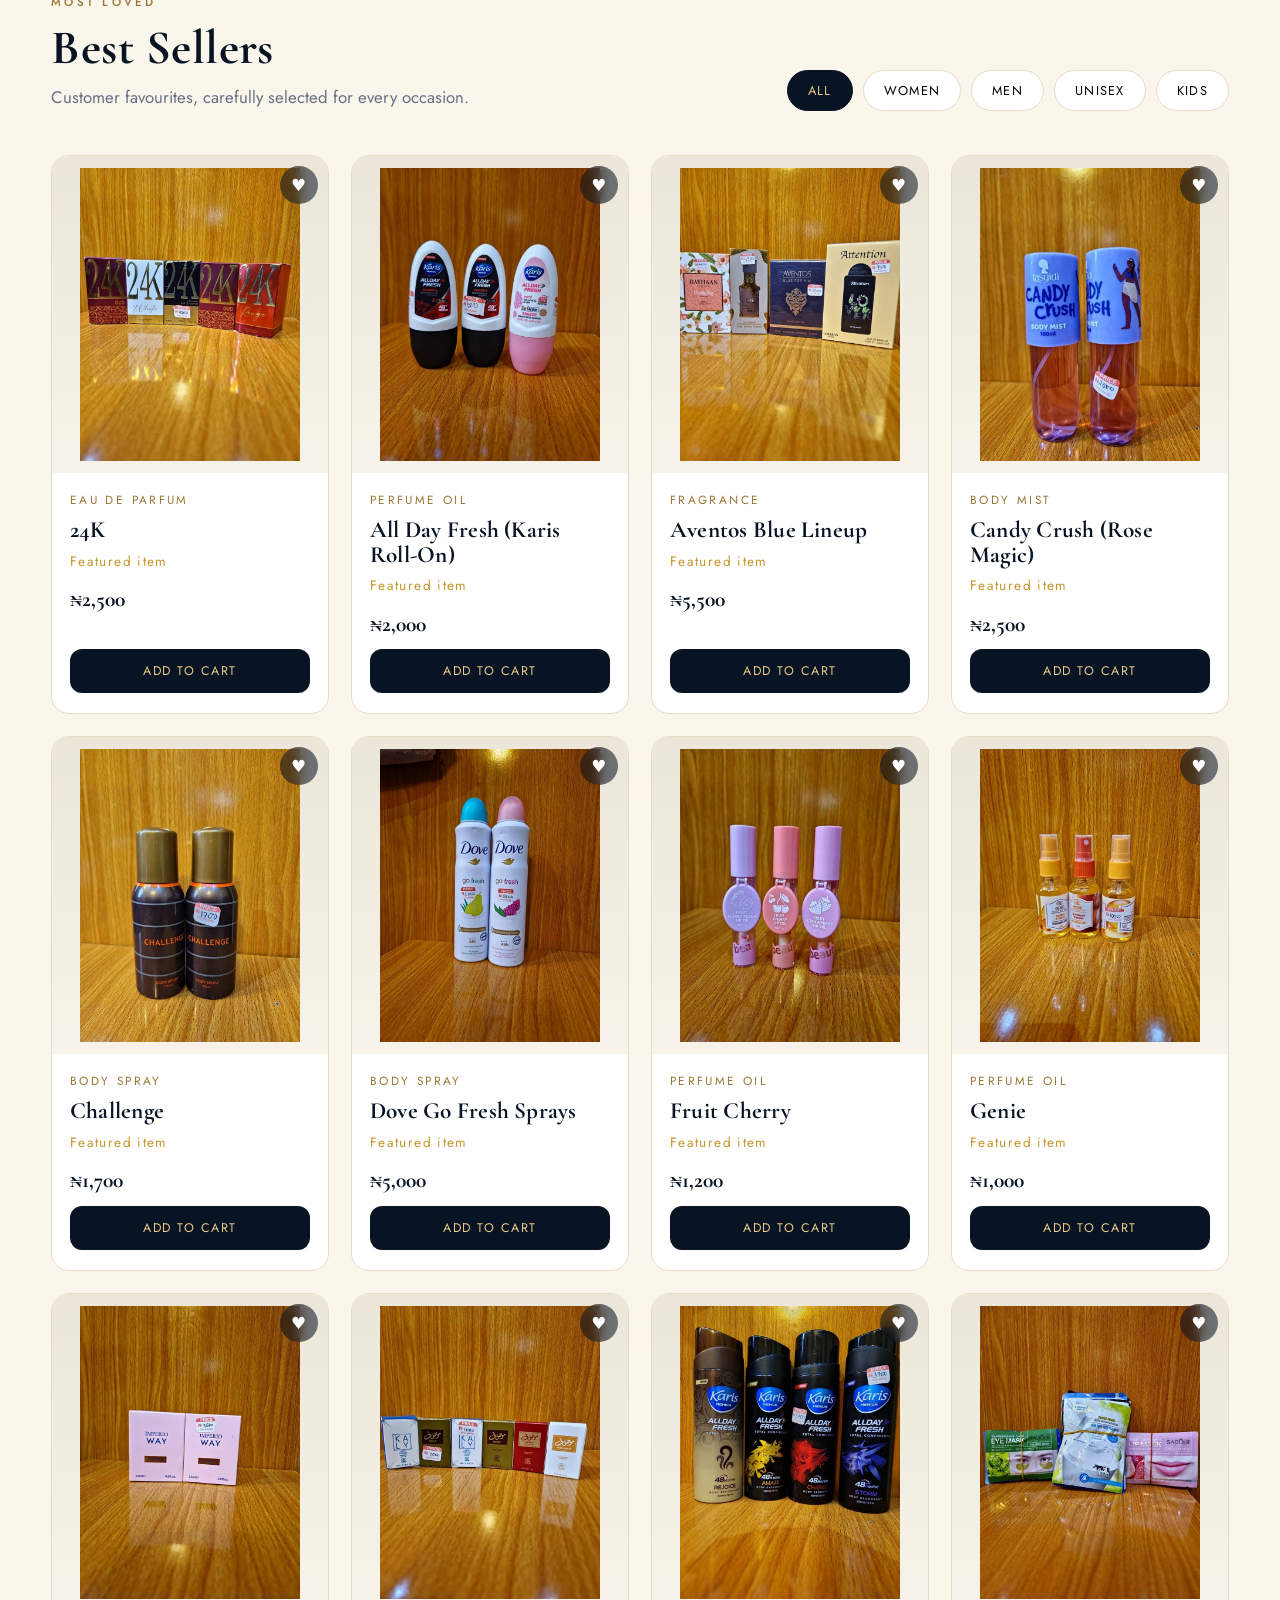
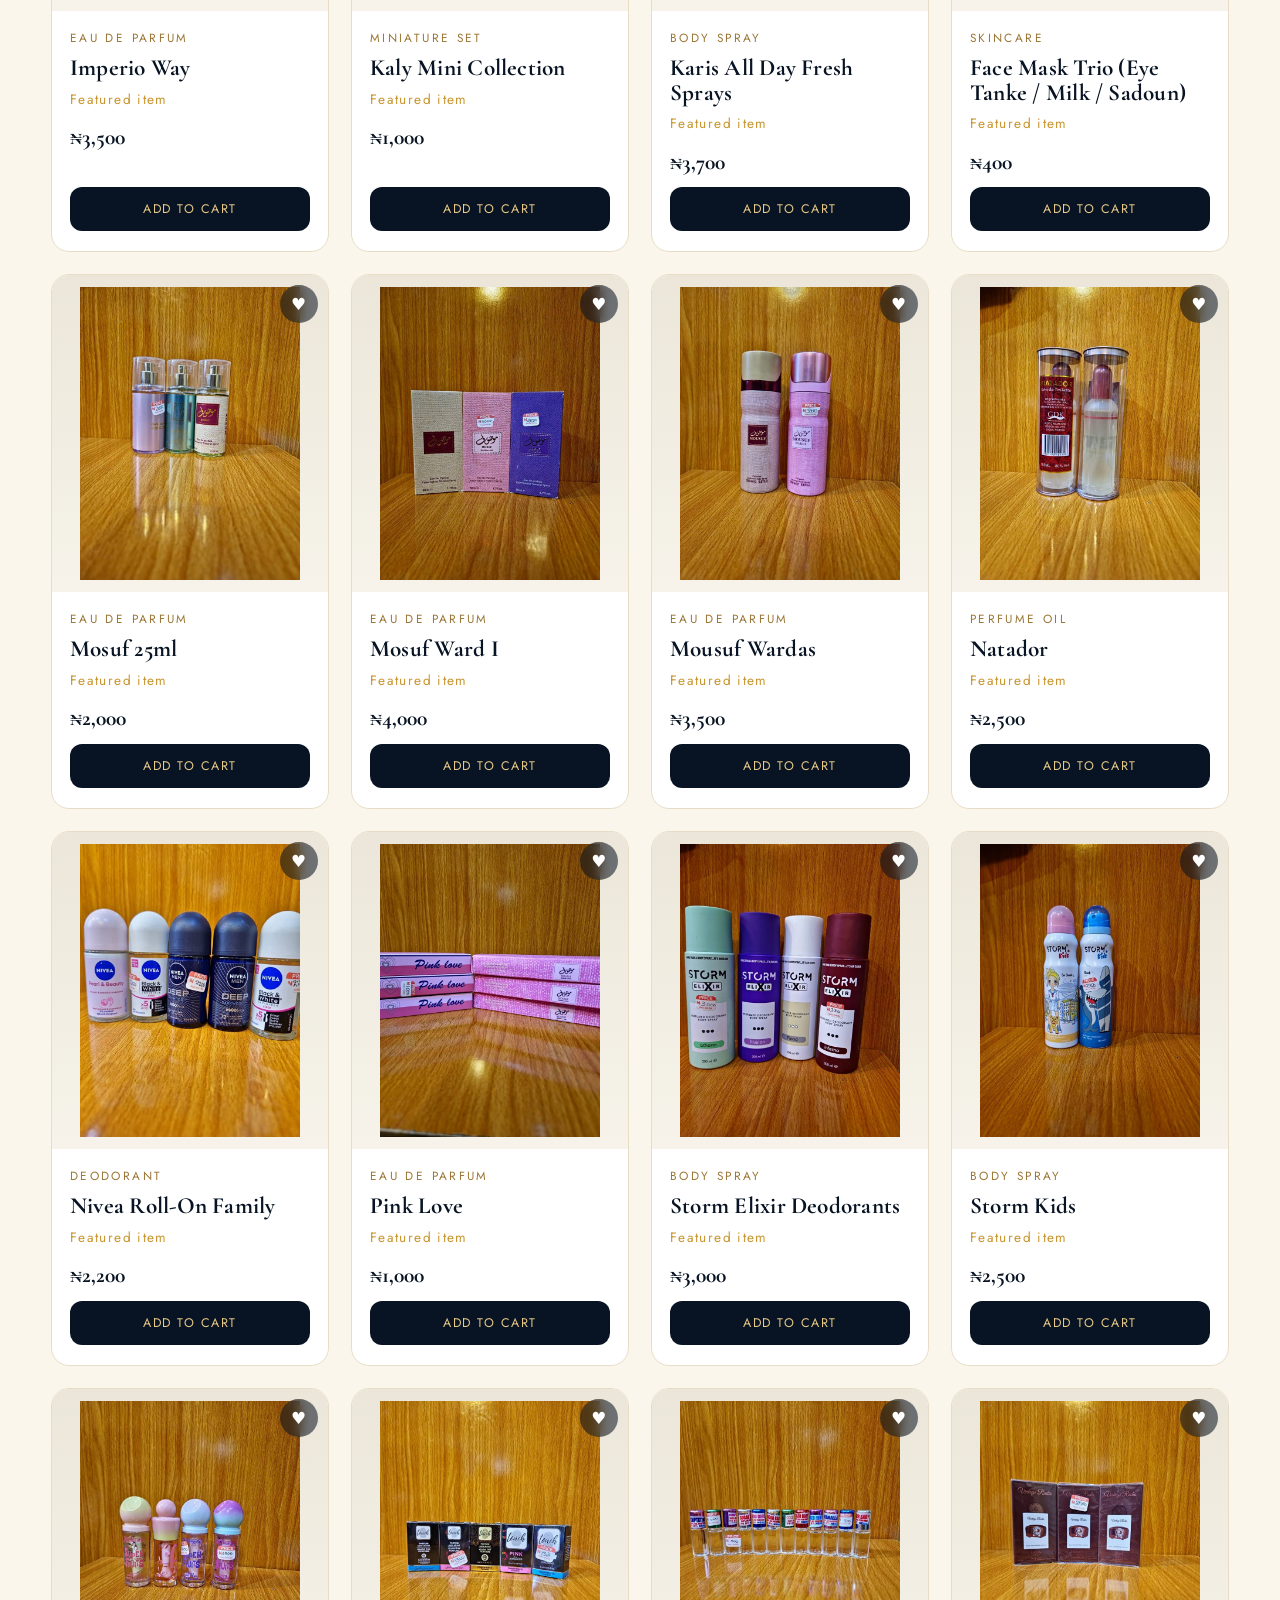
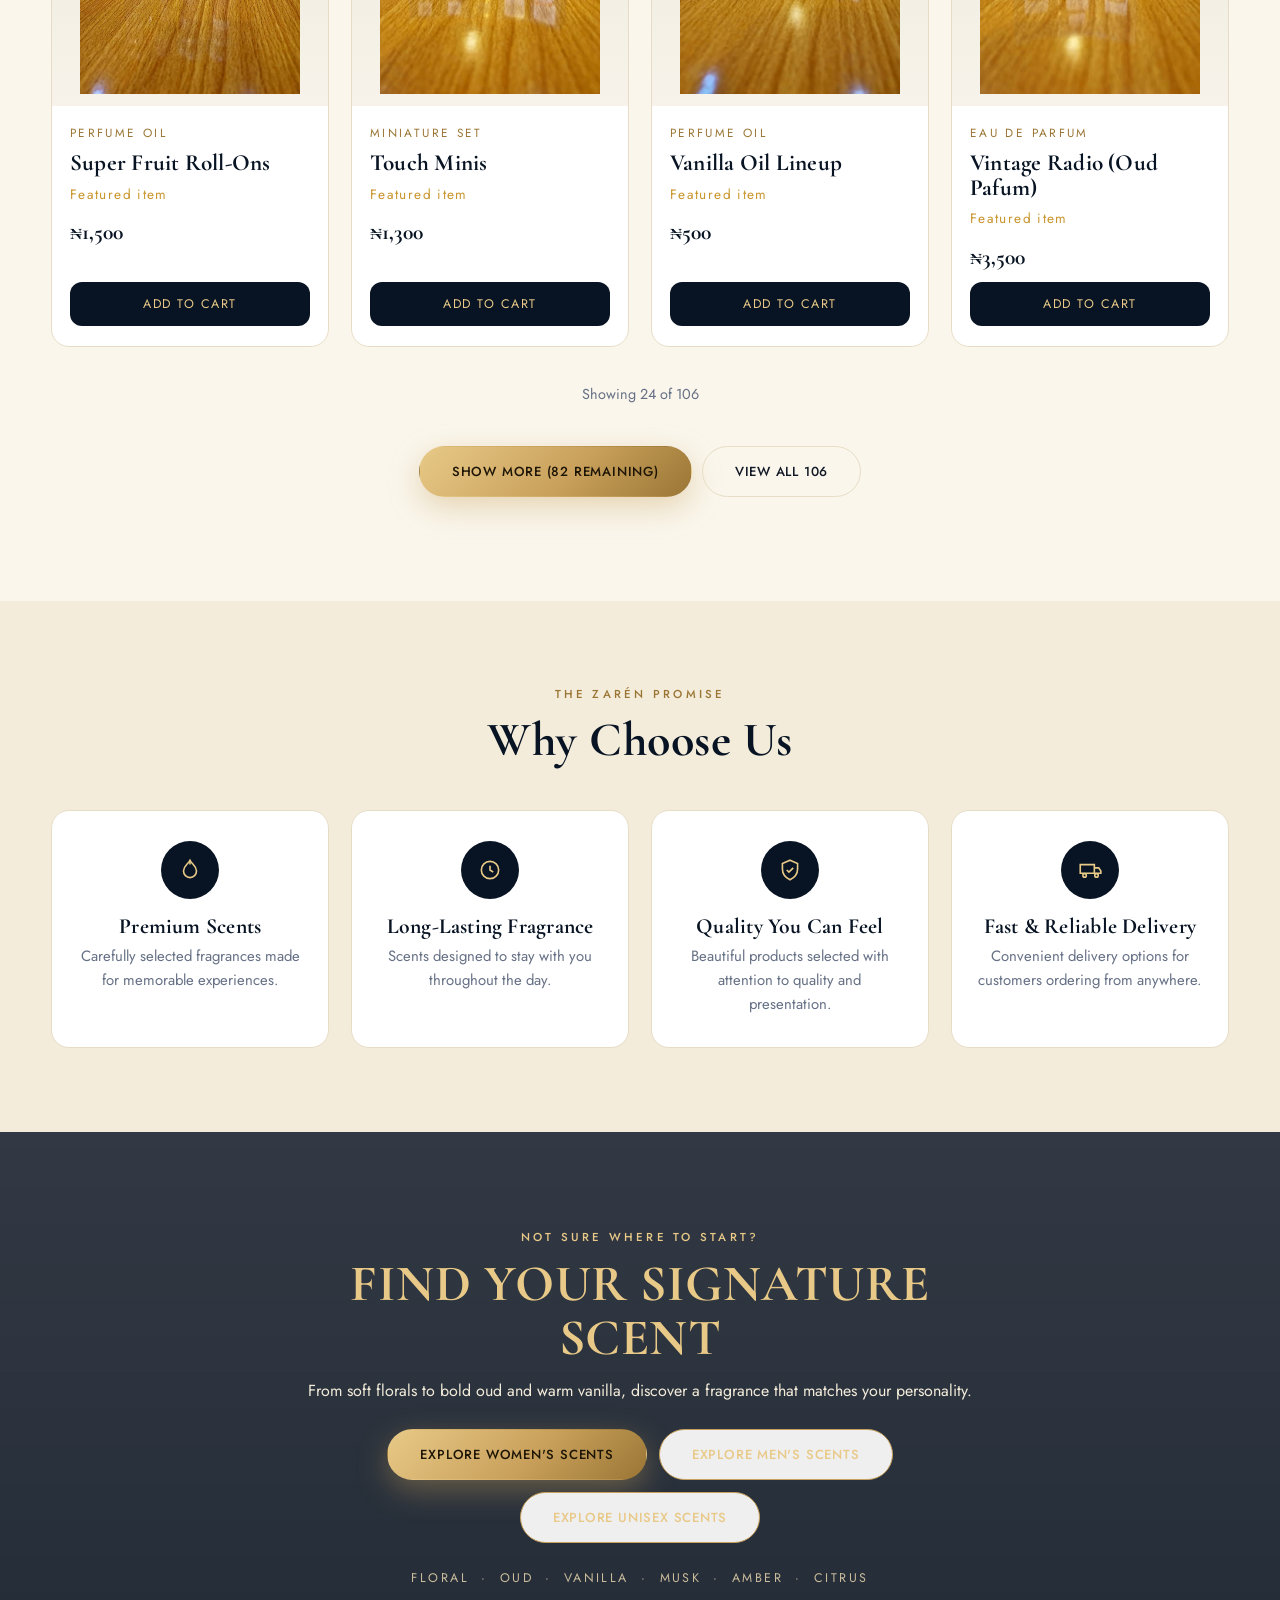
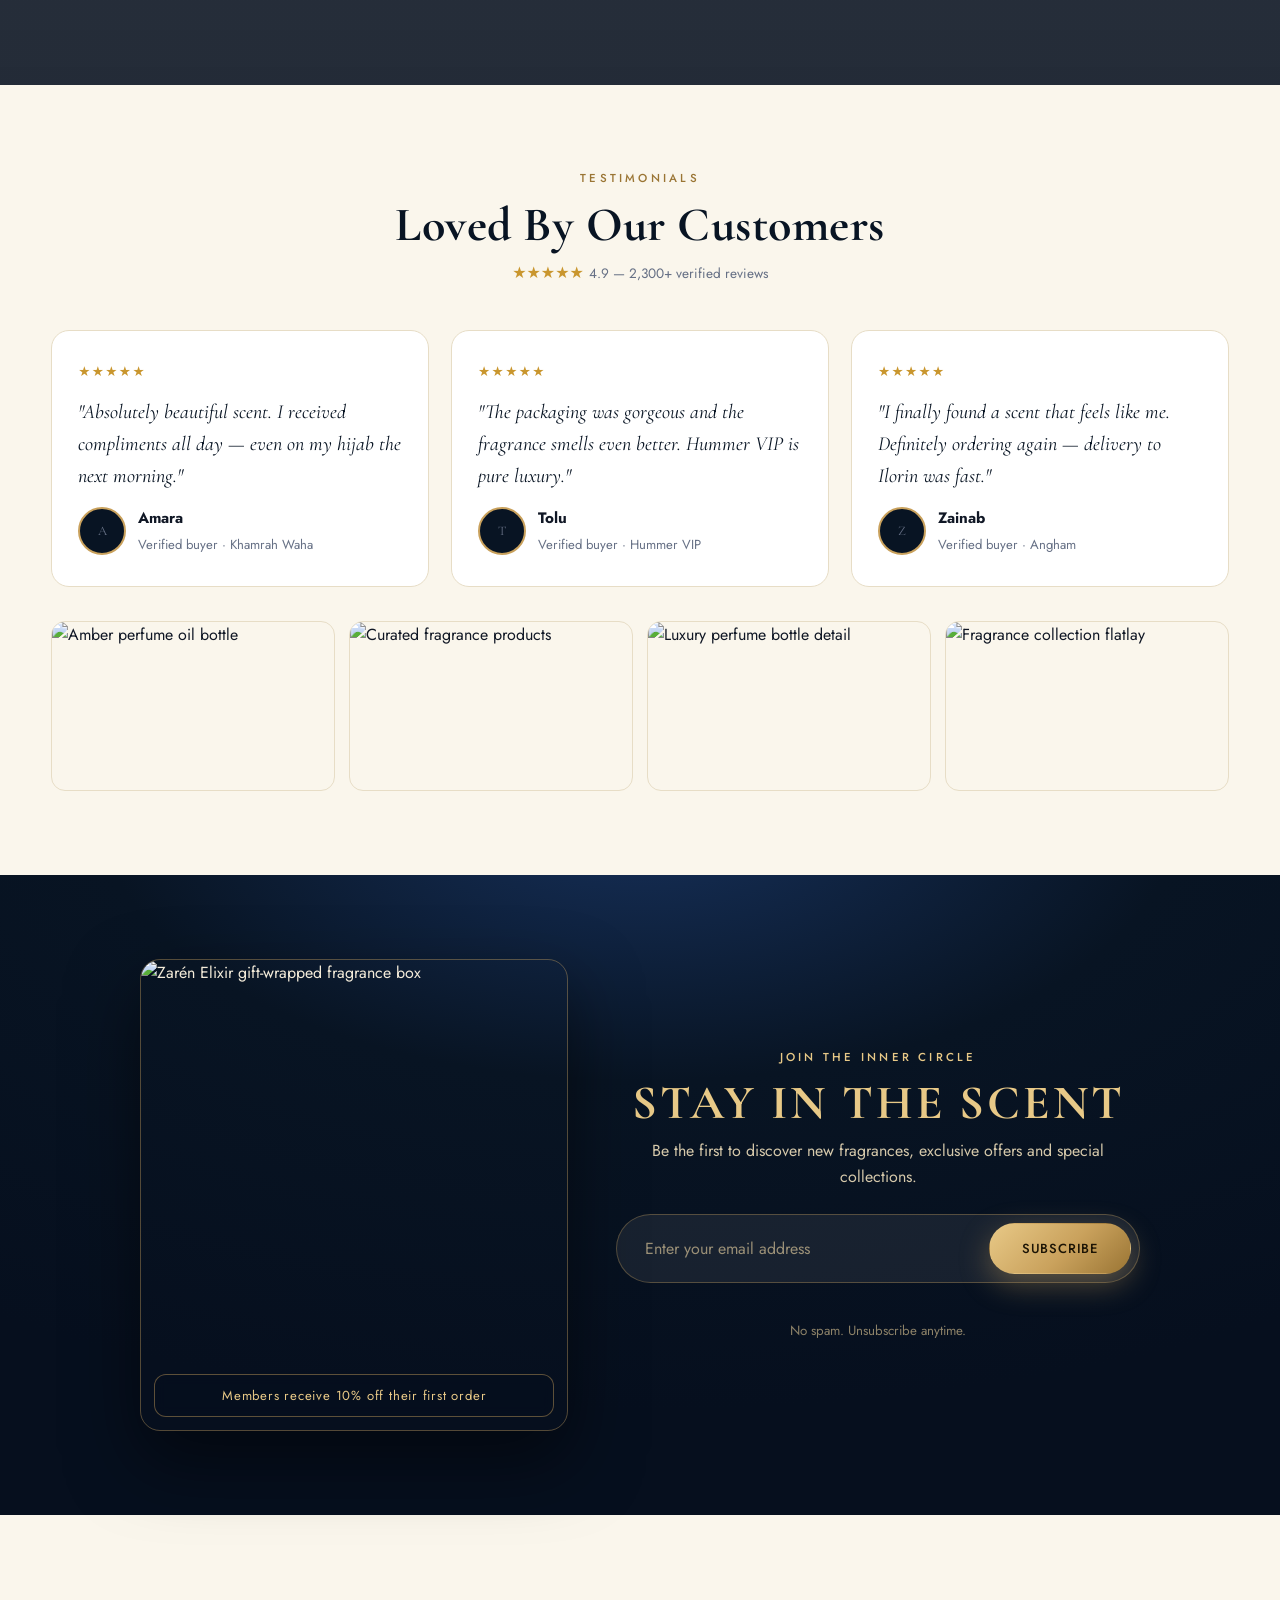
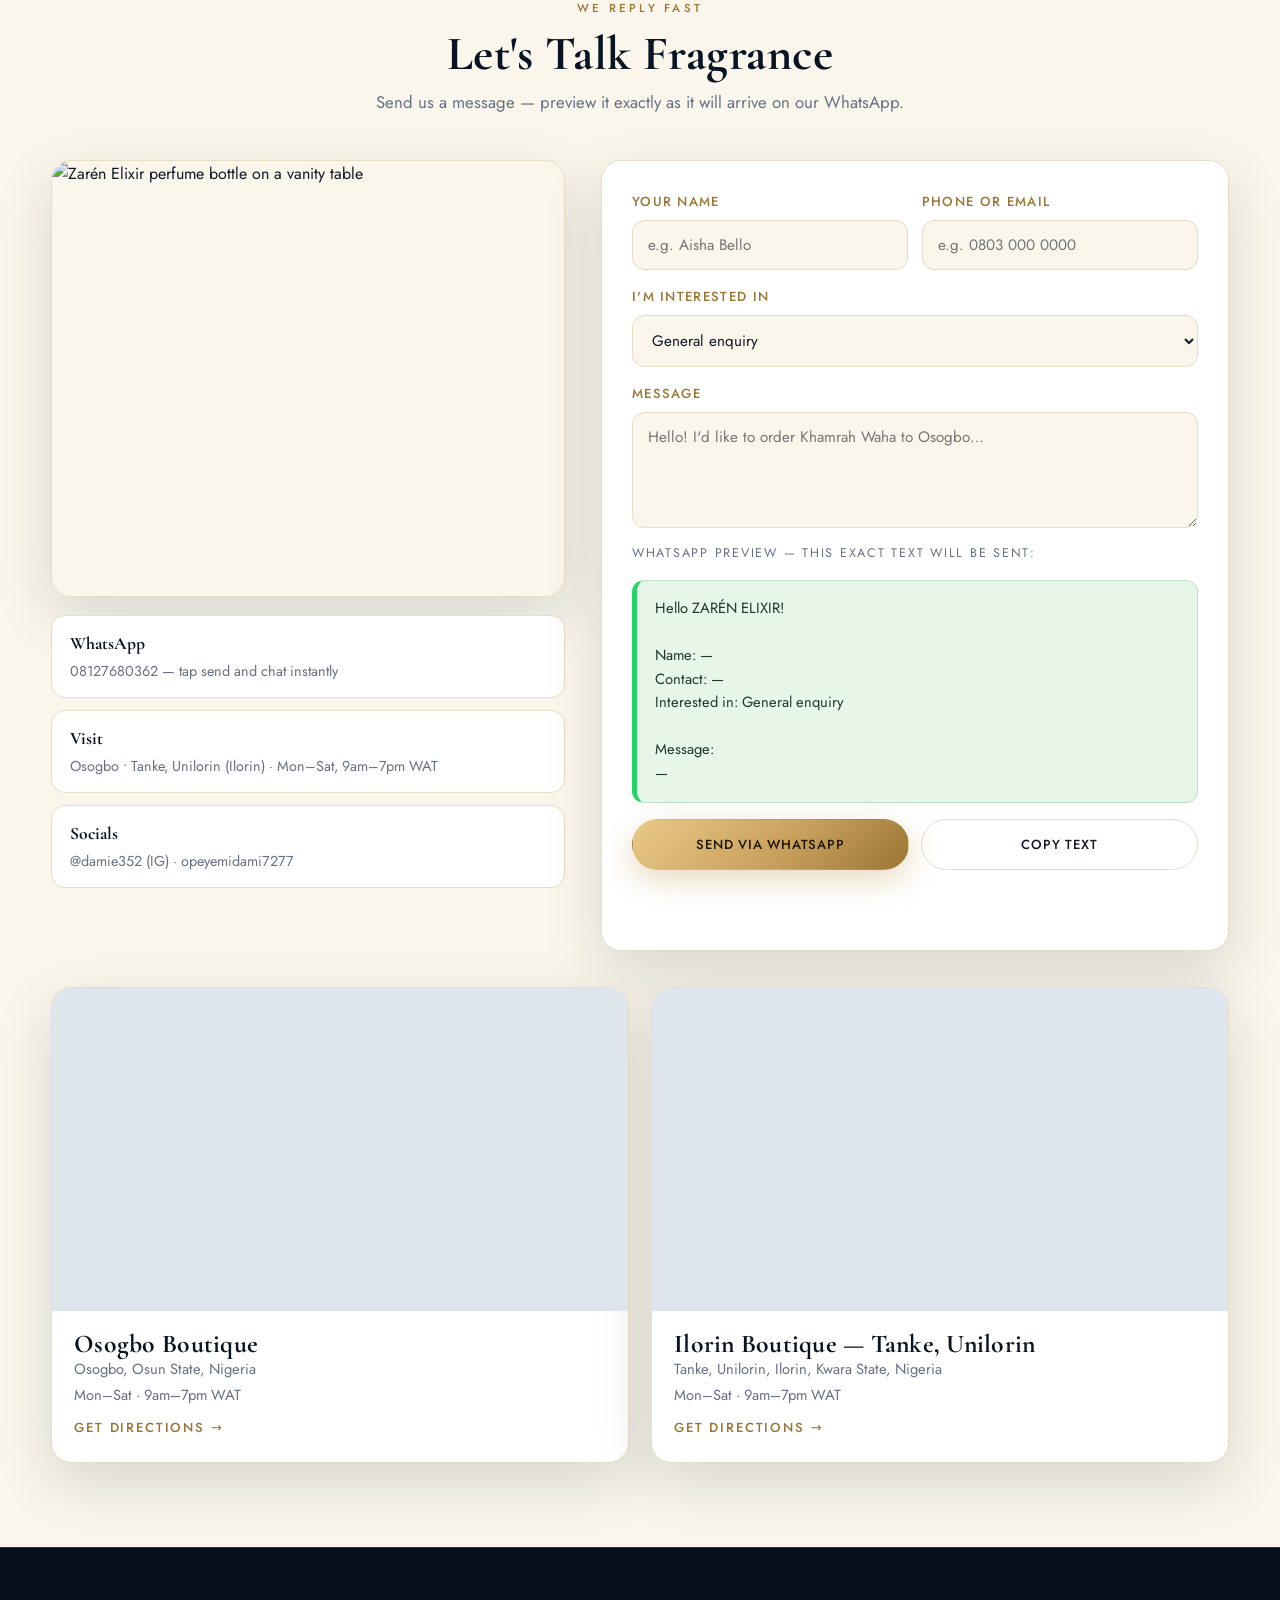
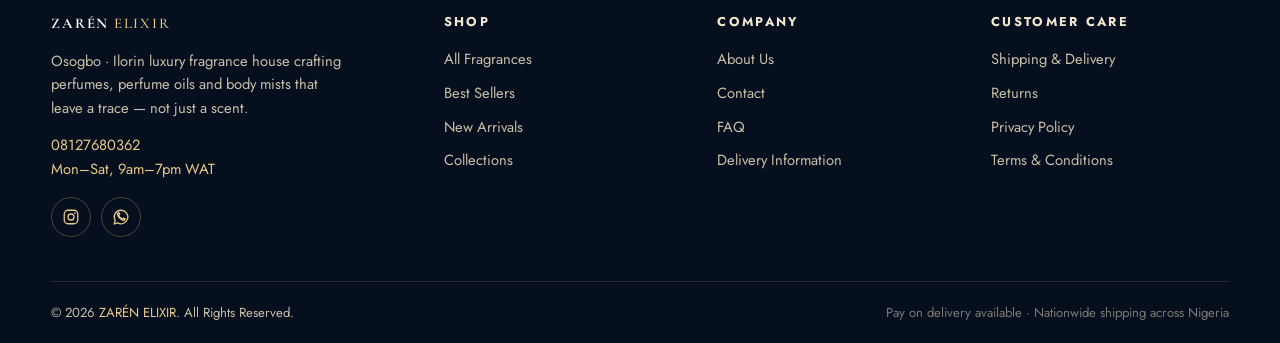
==== commit 3661fae9: "Owner price list: 65 products repriced, Hummer VIP topic fixed" ====
--- a/index.html
+++ b/index.html
@@ -386,7 +386,7 @@
               <select id="waTopic">
                 <option>General enquiry</option>
                 <option>Khamrah Waha — ₦7,000</option>
-                <option>Hummer VIP — ₦18,000</option>
+                <option>Hummer VIP — ₦6,000</option>
                 <option>Mosuf 25ml — ₦2,000</option>
                 <option>Club de Nuit Intense Man — ₦6,000</option>
                 <option>9pm Night Out</option>
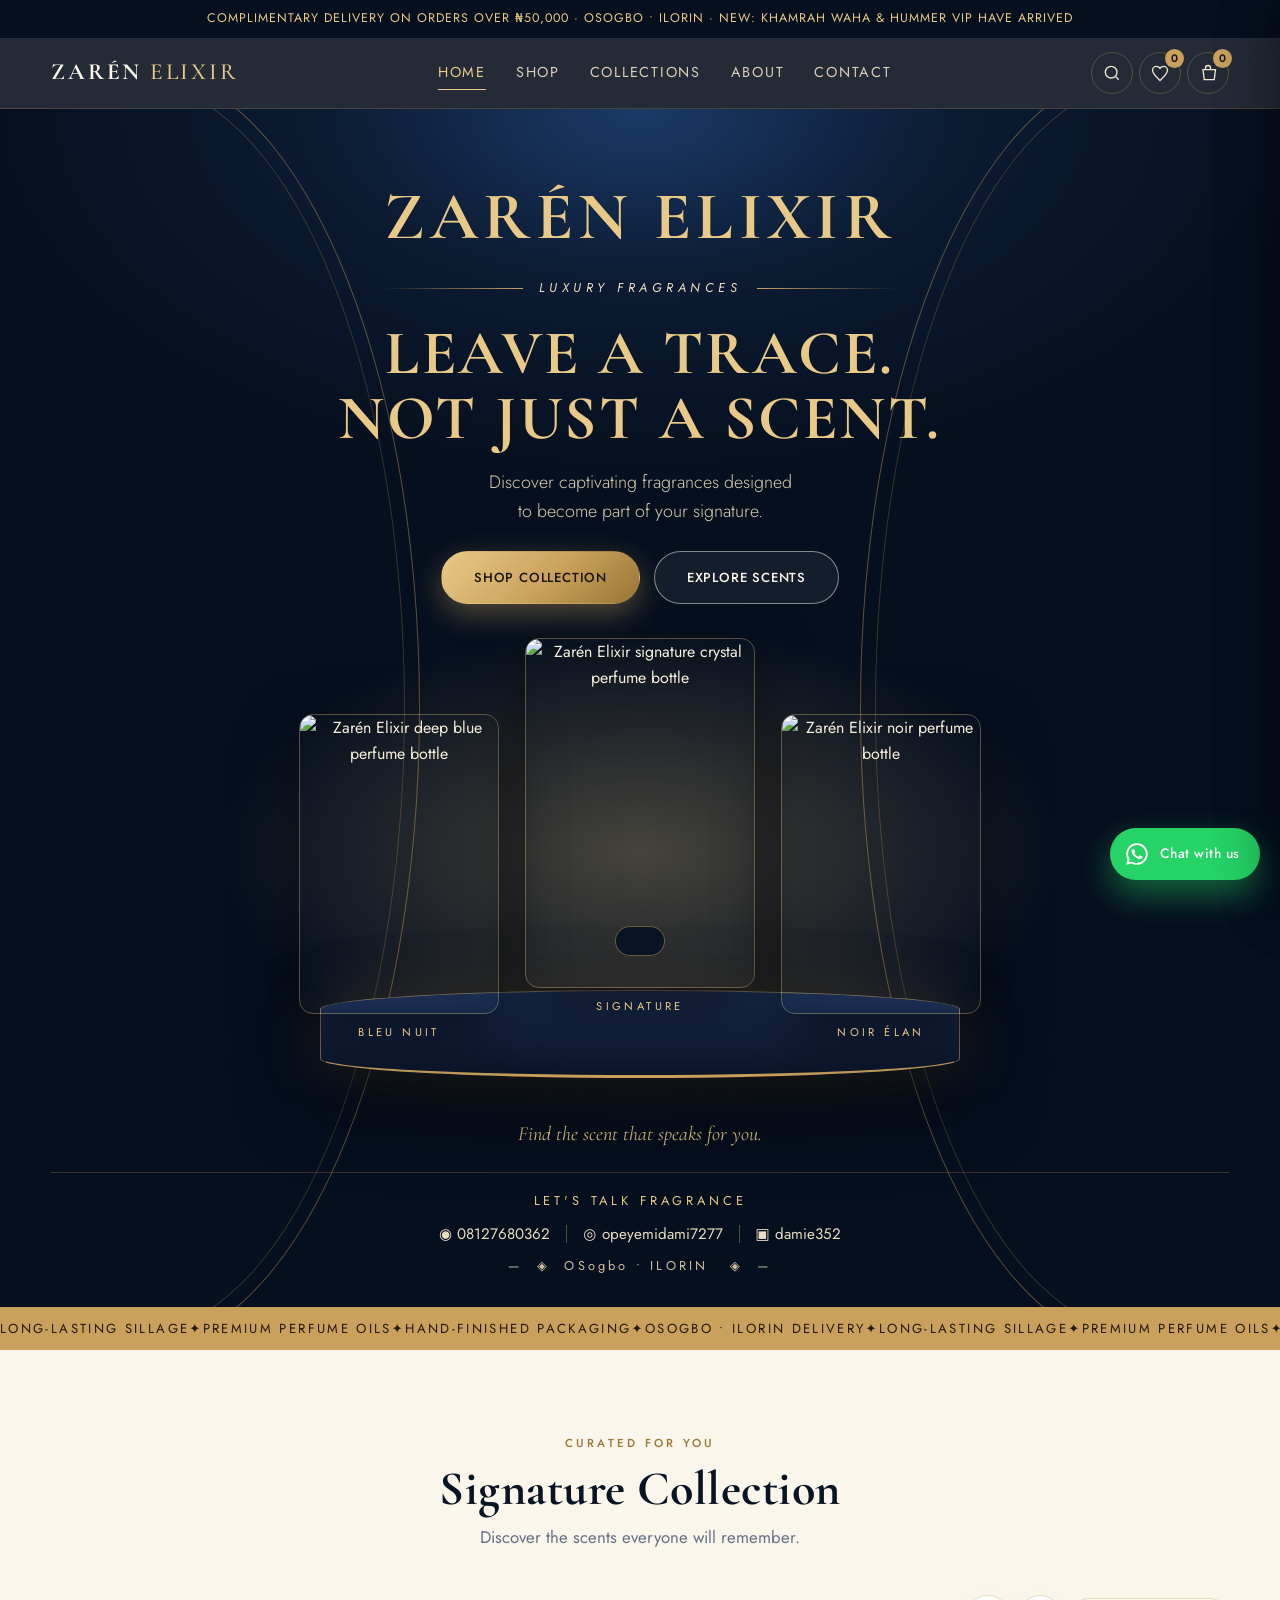
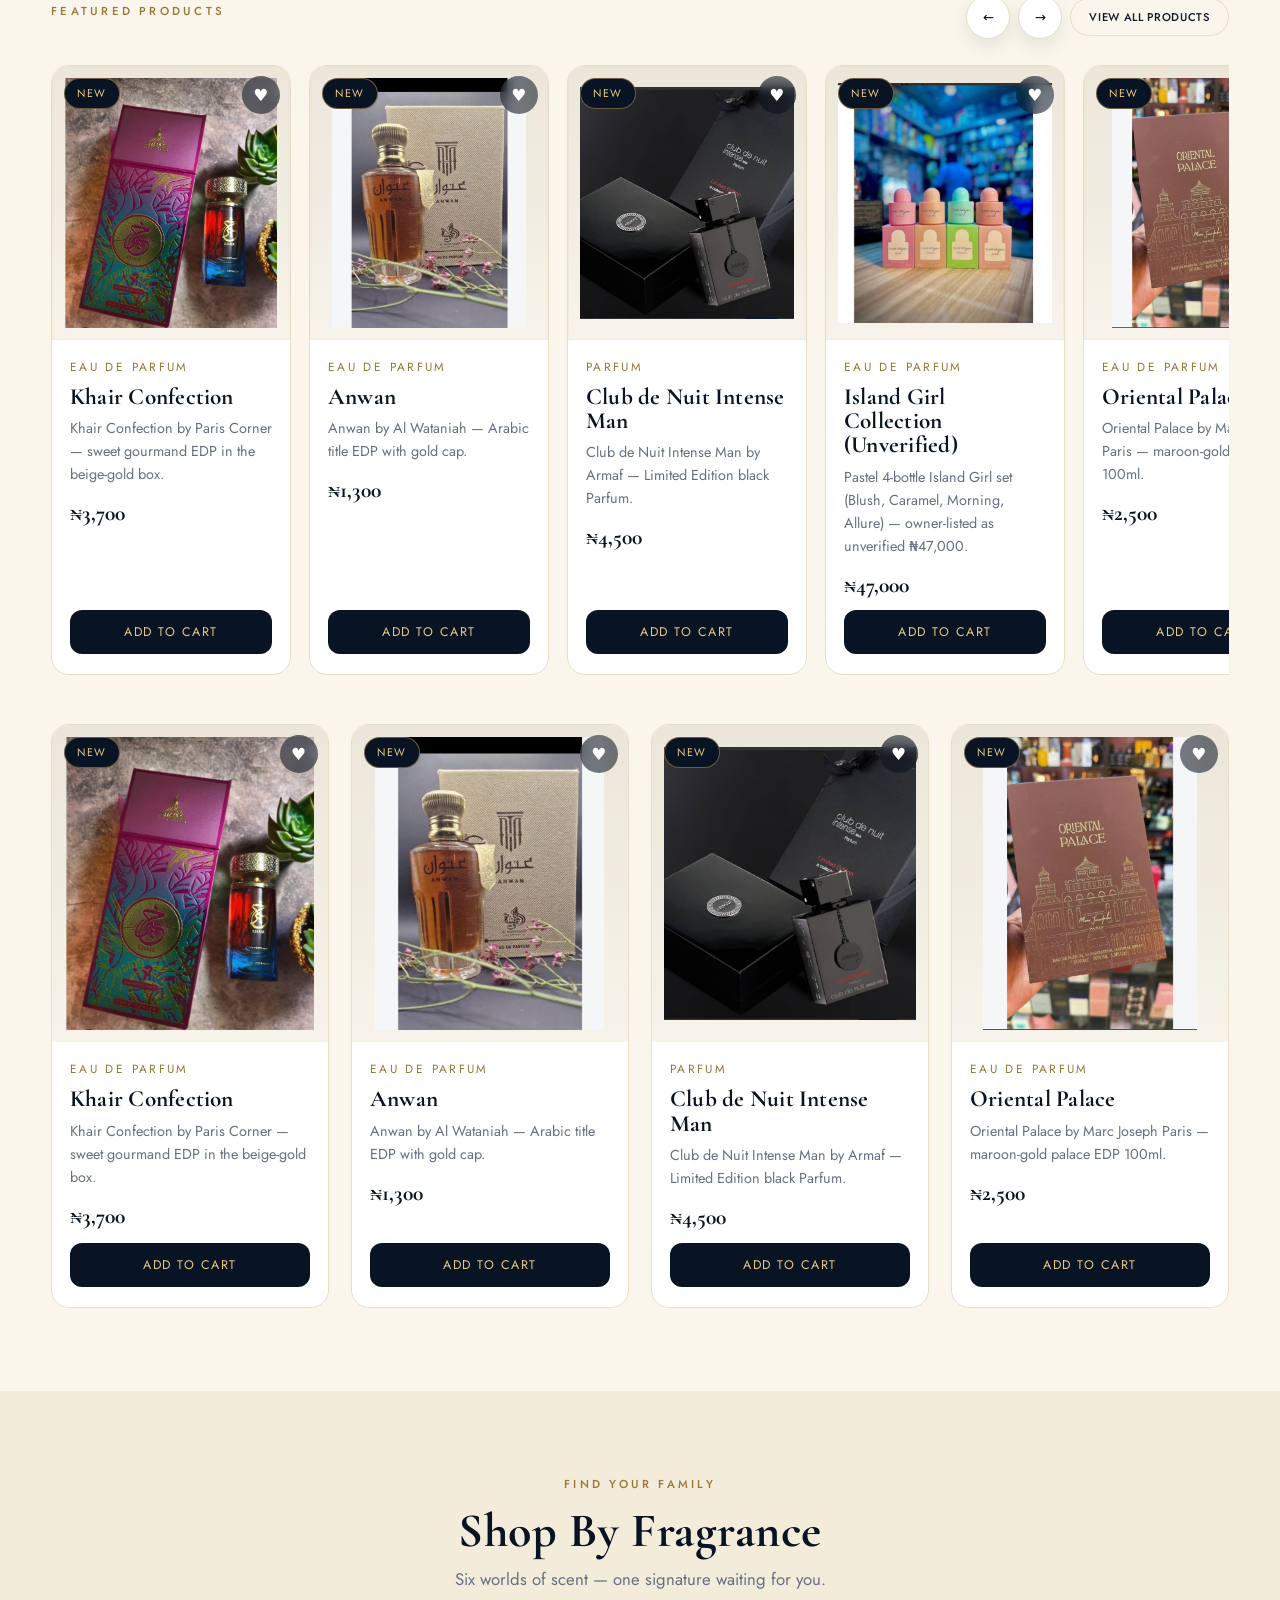
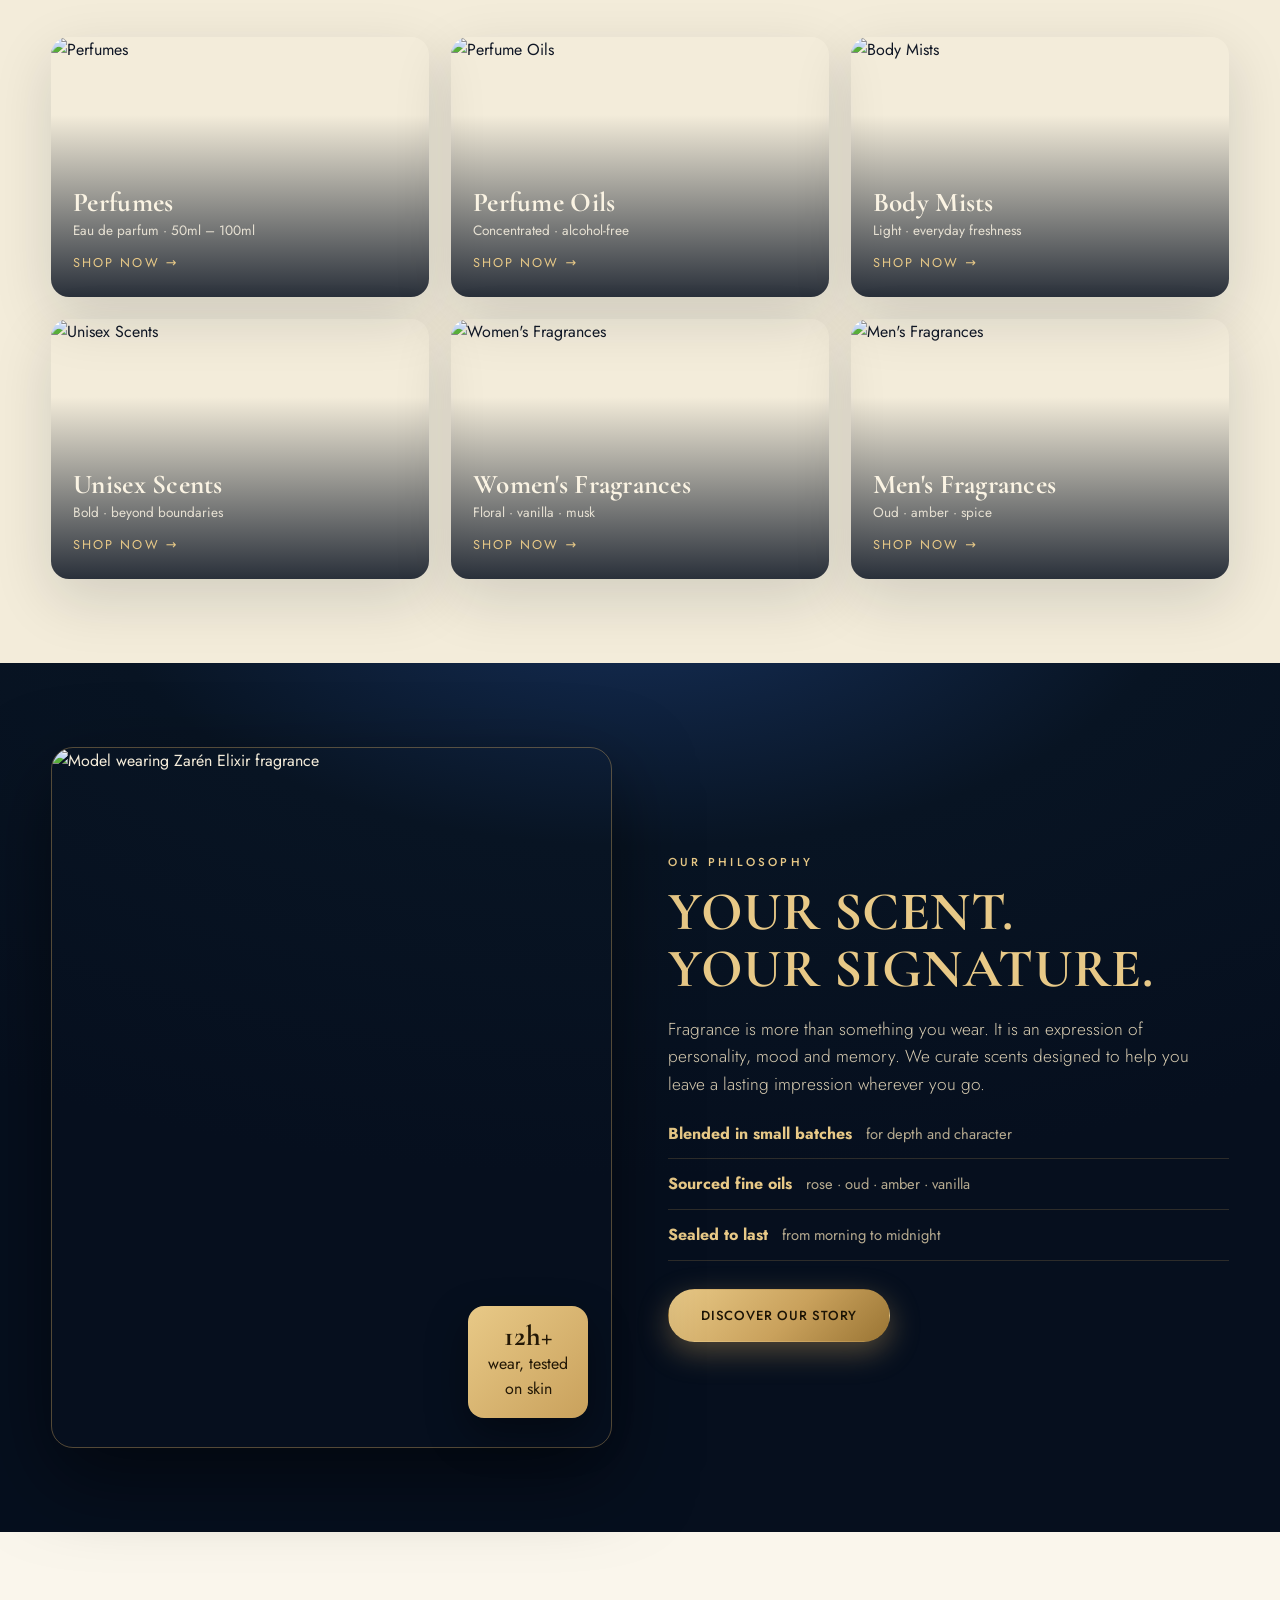
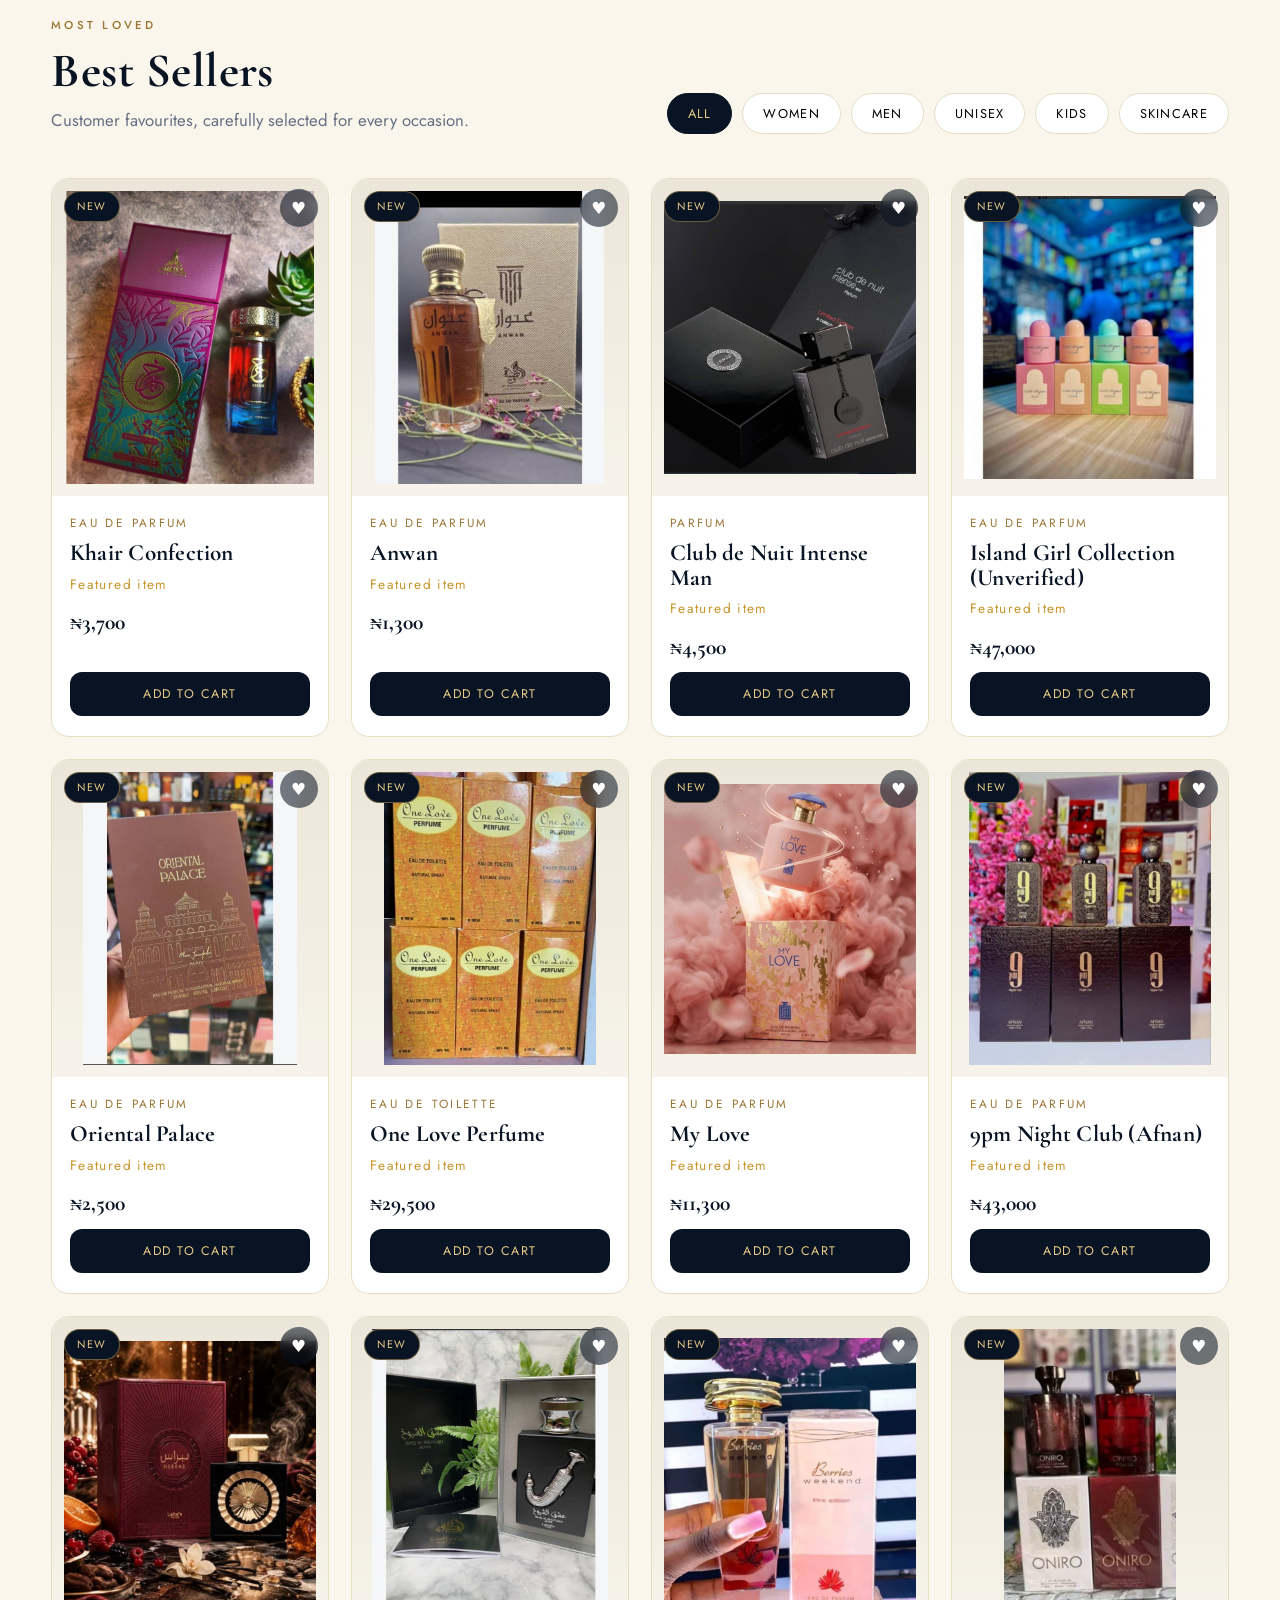
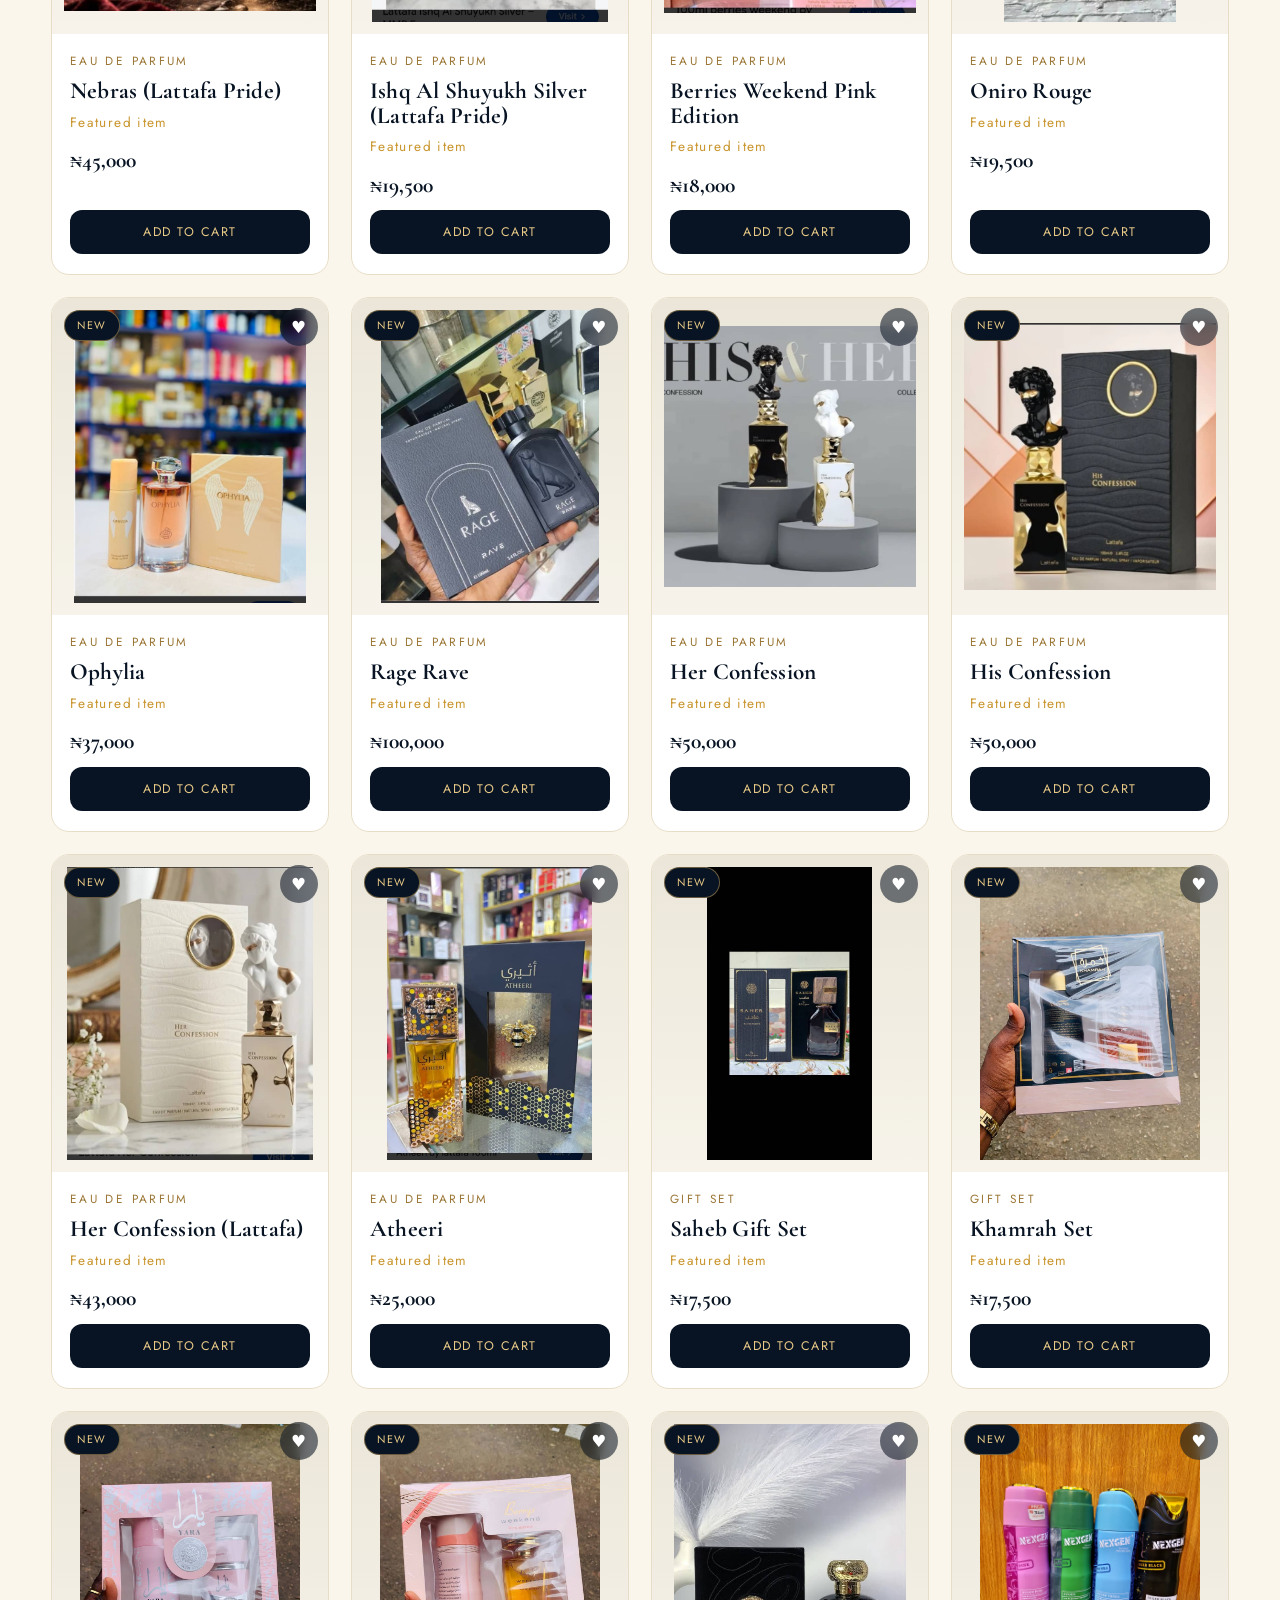
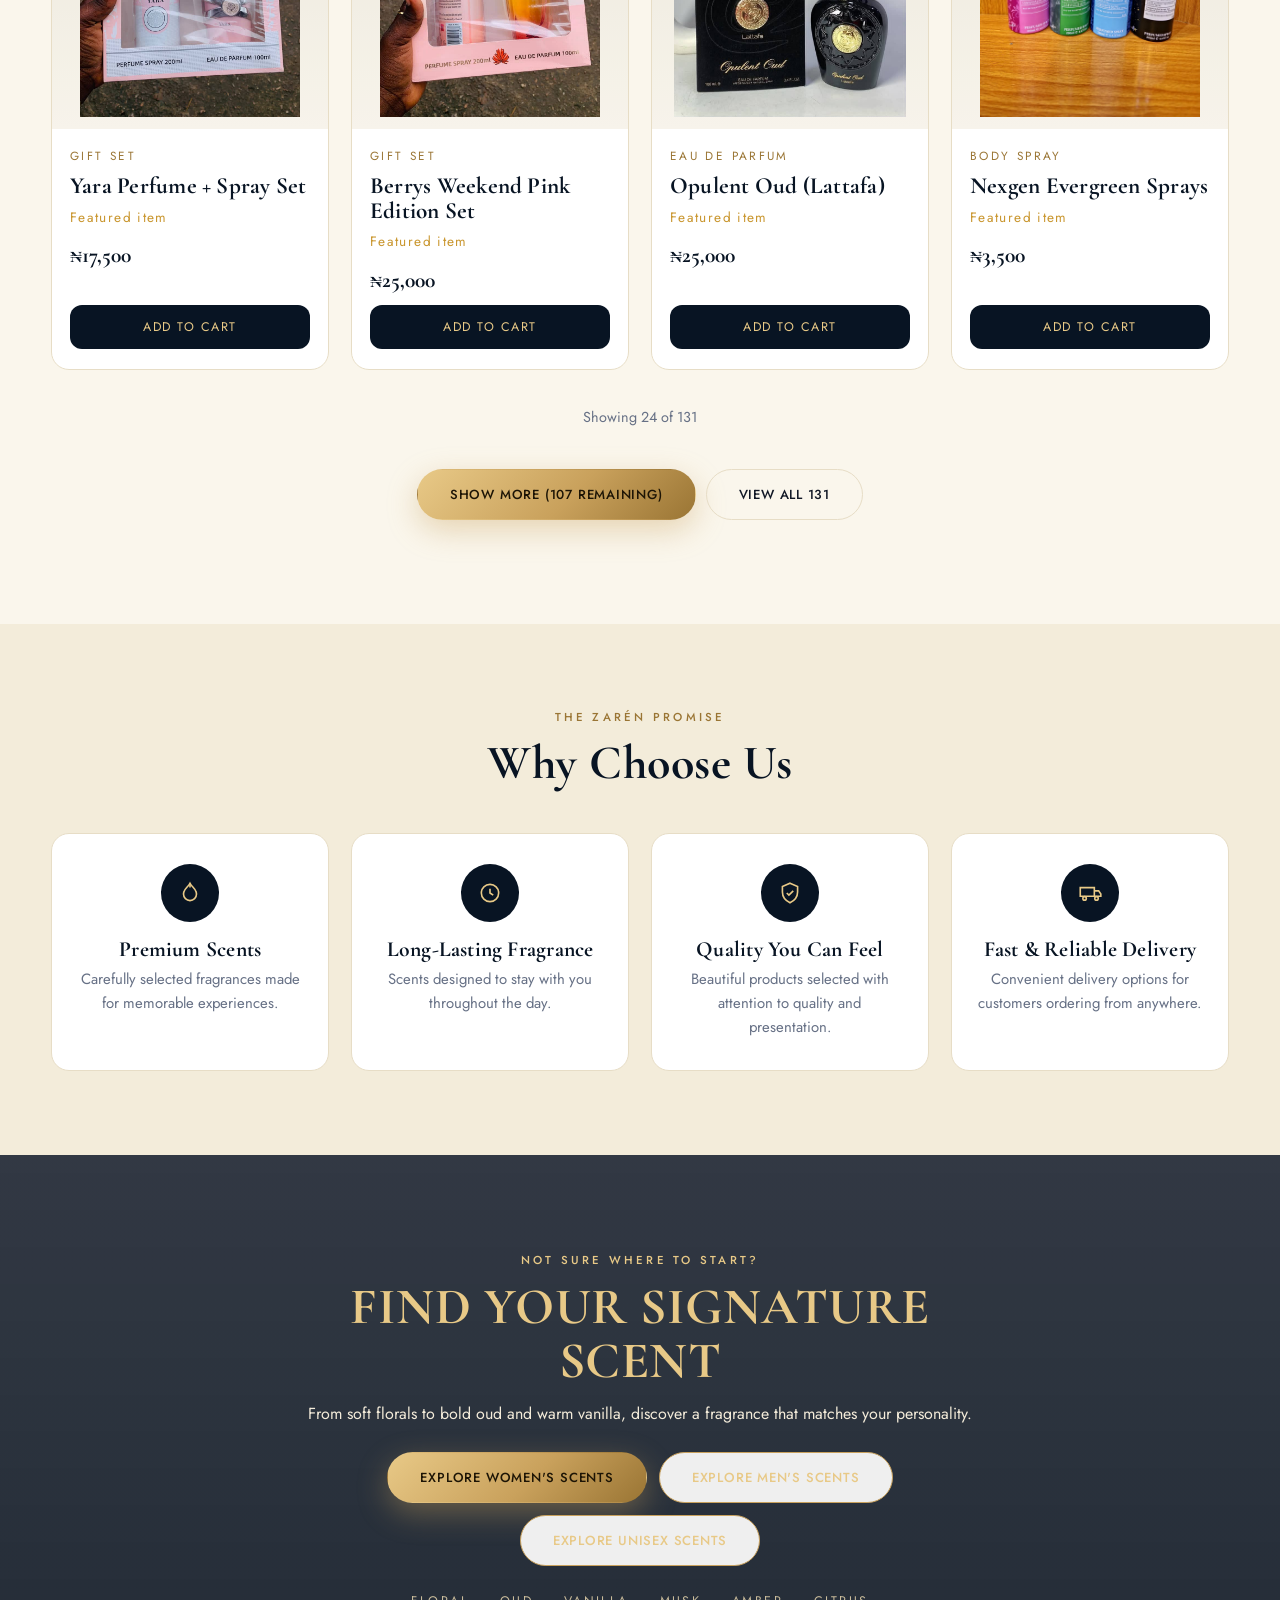
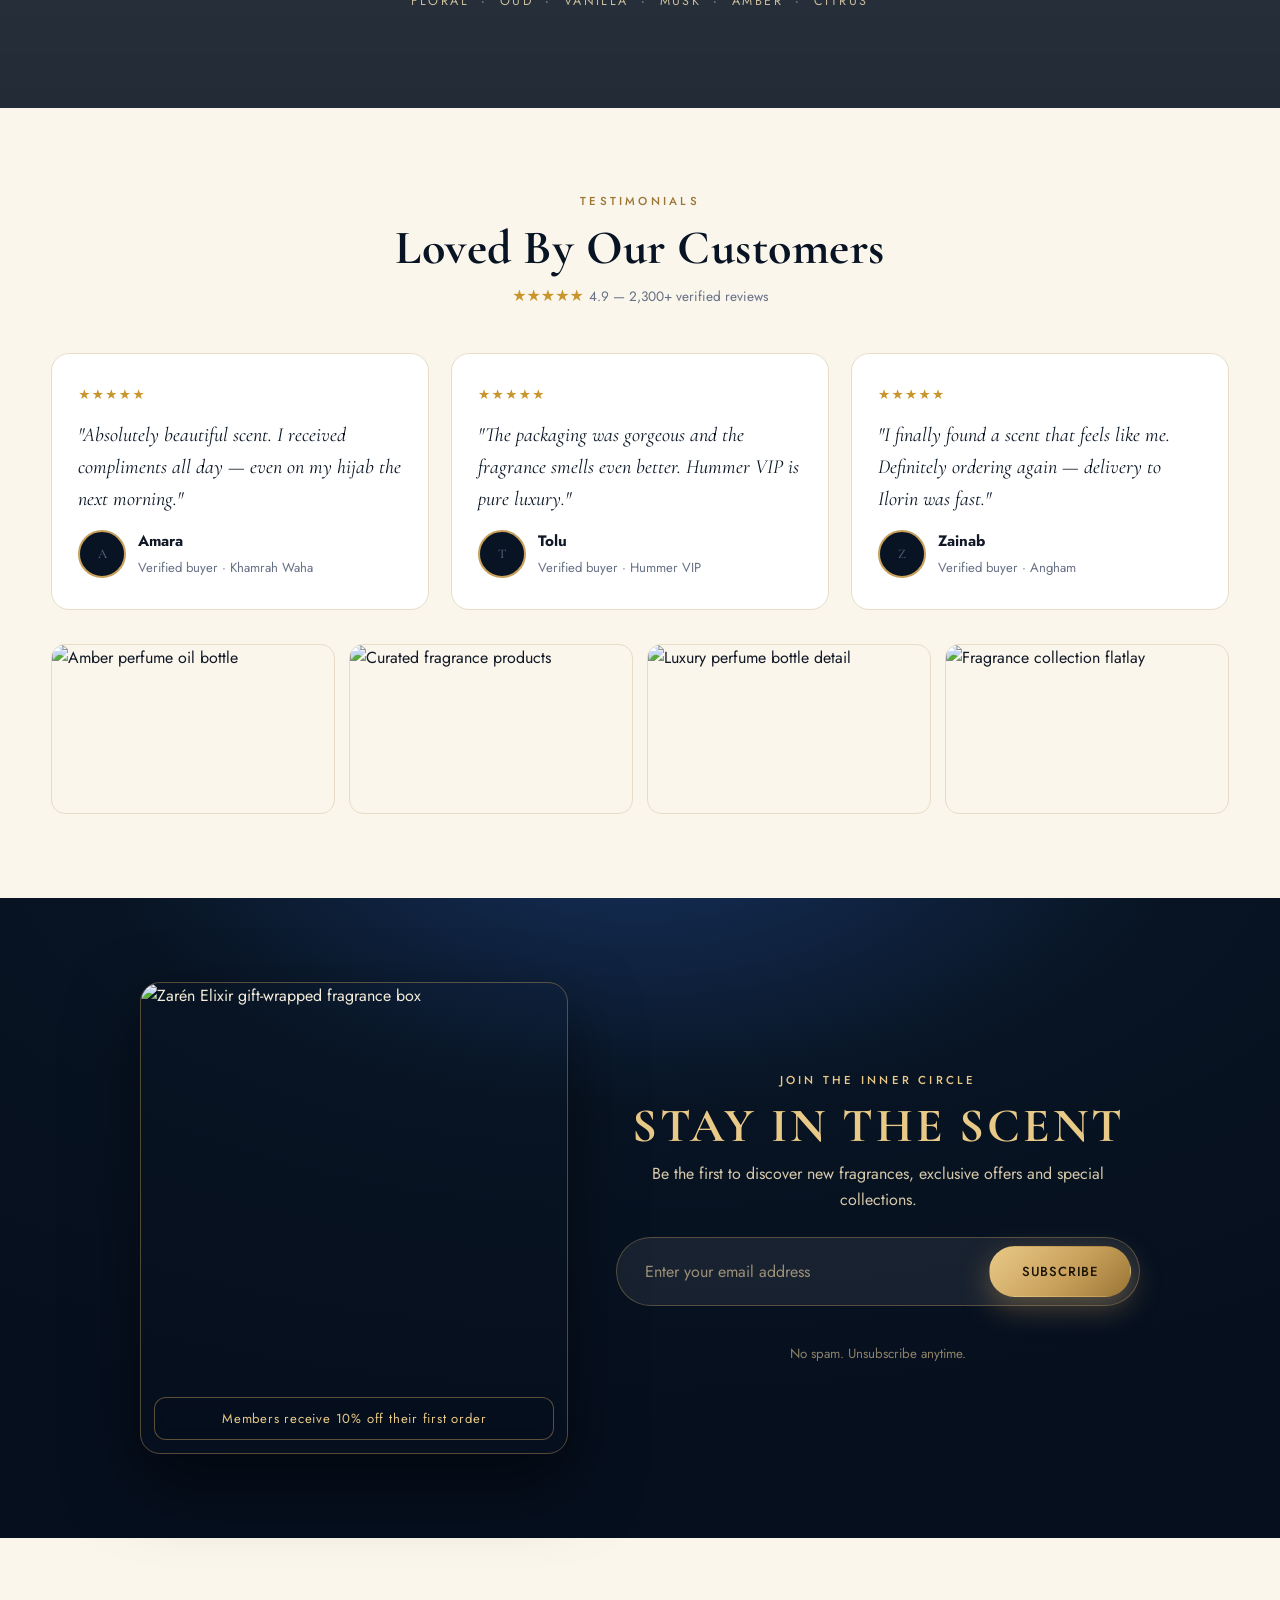
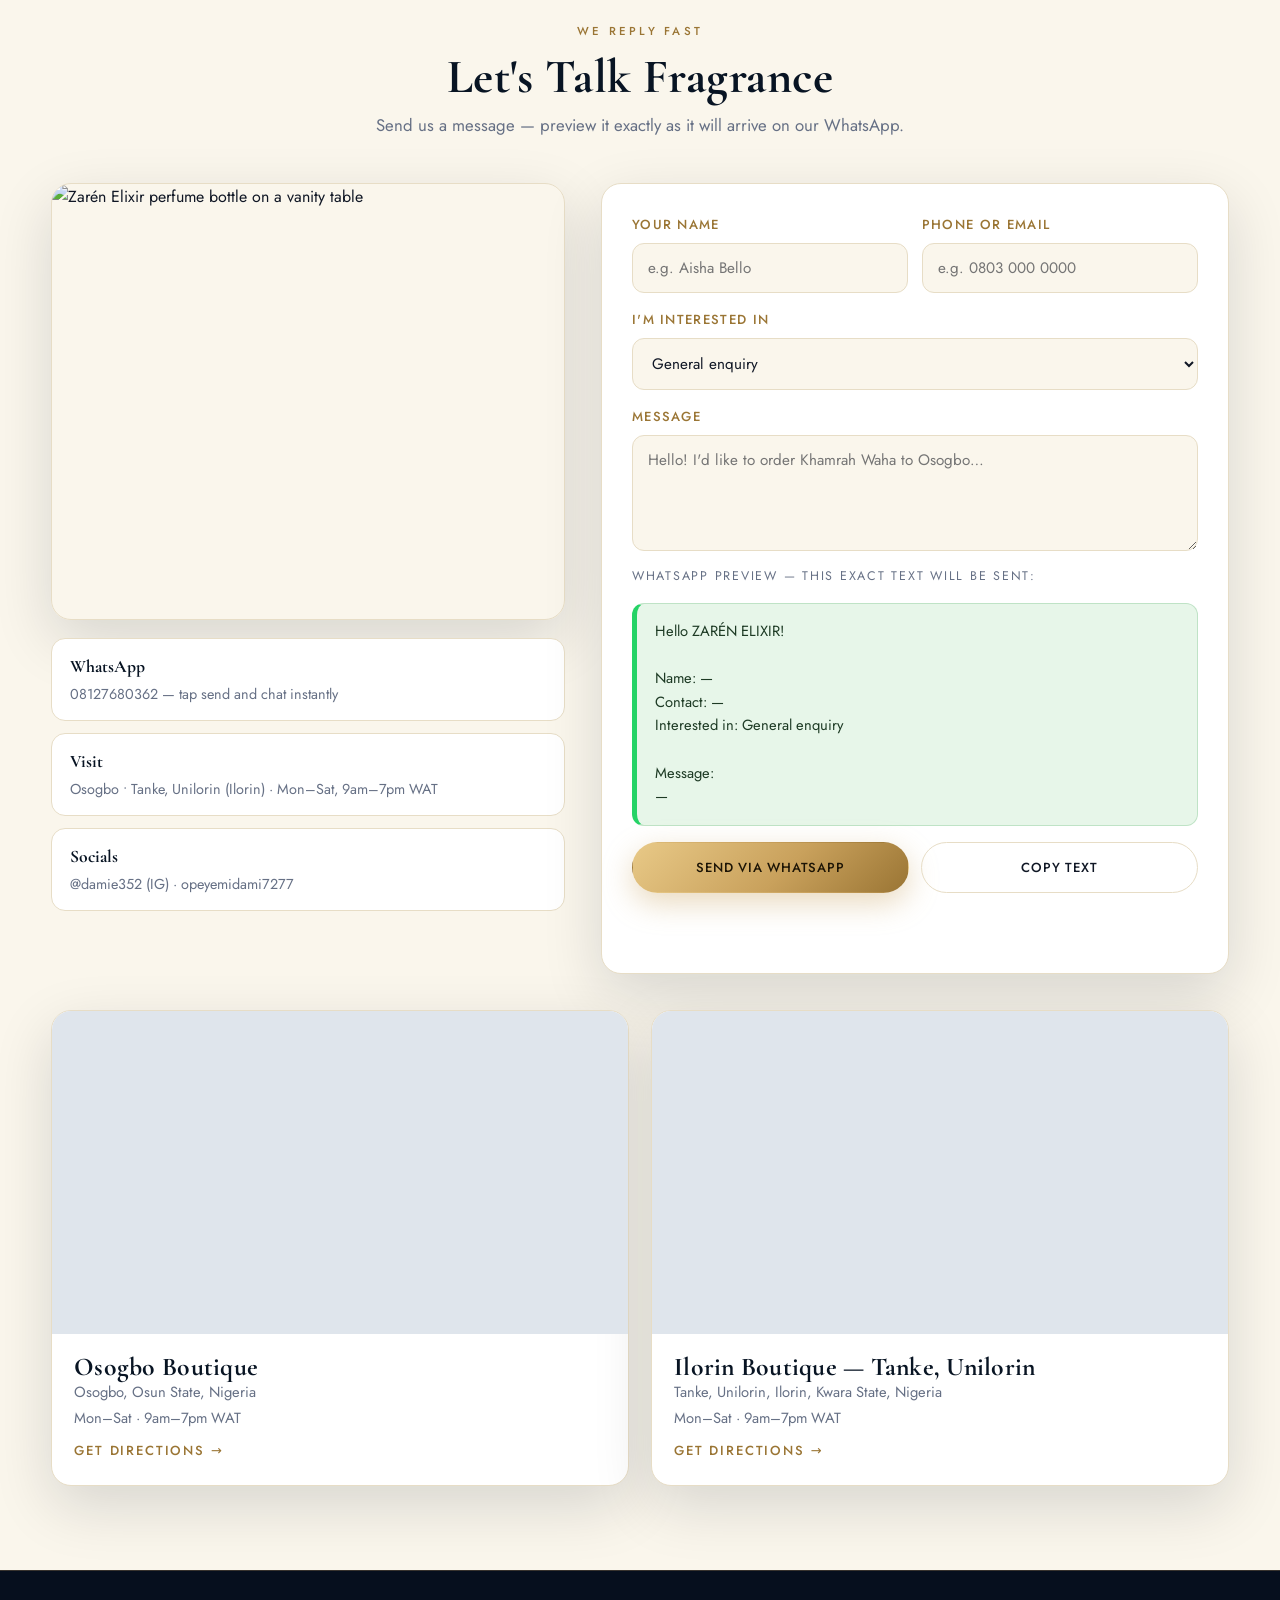
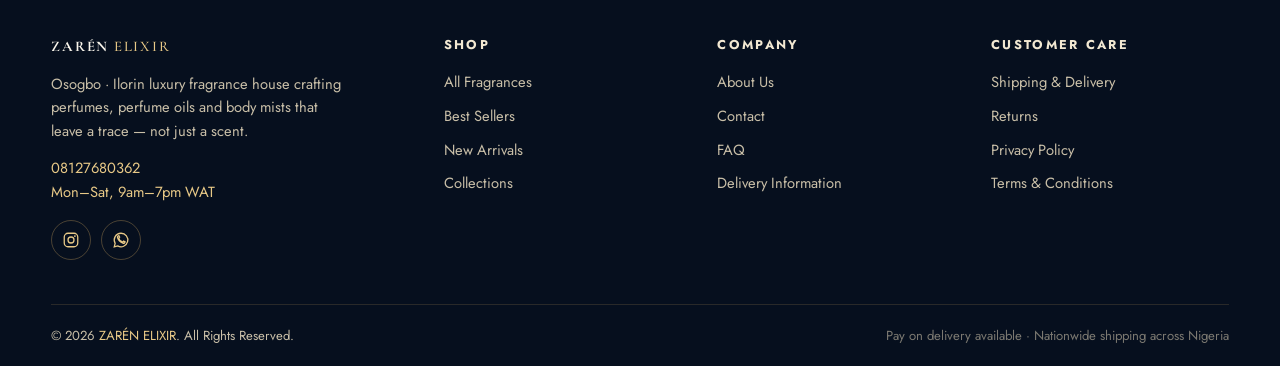
==== commit 91831eae: "Oct drop: 25 verified products pinned to top, smart search filters, subscribe fix" ====
--- a/index.html
+++ b/index.html
@@ -234,6 +234,7 @@
           <button data-filter="Men">Men</button>
           <button data-filter="Unisex">Unisex</button>
           <button data-filter="Kids">Kids</button>
+          <button data-filter="Skincare">Skincare</button>
         </div>
       </div>
       <div class="grid products-4" id="bestGrid"><!-- rendered by JS --></div>
@@ -345,8 +346,8 @@
         <p class="eyebrow gold">Join the inner circle</p>
         <h2>STAY IN THE SCENT</h2>
         <p>Be the first to discover new fragrances, exclusive offers and special collections.</p>
-        <form id="newsletterForm" class="newsletter-form" novalidate>
-          <input type="email" id="newsletterEmail" placeholder="Enter your email address" aria-label="Email address" required />
+        <form id="newsletterForm" class="newsletter-form" novalidate action="https://formspree.io/f/mgaoywqn" method="POST">
+          <input type="email" id="newsletterEmail" name="email" placeholder="Enter your email address" aria-label="Email address" required />
           <button type="submit" class="btn btn-gold">Subscribe</button>
         </form>
         <p class="form-msg" id="newsletterMsg" role="status"></p>
@@ -373,7 +374,7 @@
           </div>
         </div>
         <div class="contact-form-wrap reveal">
-          <form id="waForm" class="wa-form" novalidate>
+          <form id="waForm" class="wa-form" novalidate action="https://formspree.io/f/mgaoywqn" method="POST">
             <div class="field-row">
               <label>Your name
                 <input type="text" id="waName" placeholder="e.g. Aisha Bello" autocomplete="name" />
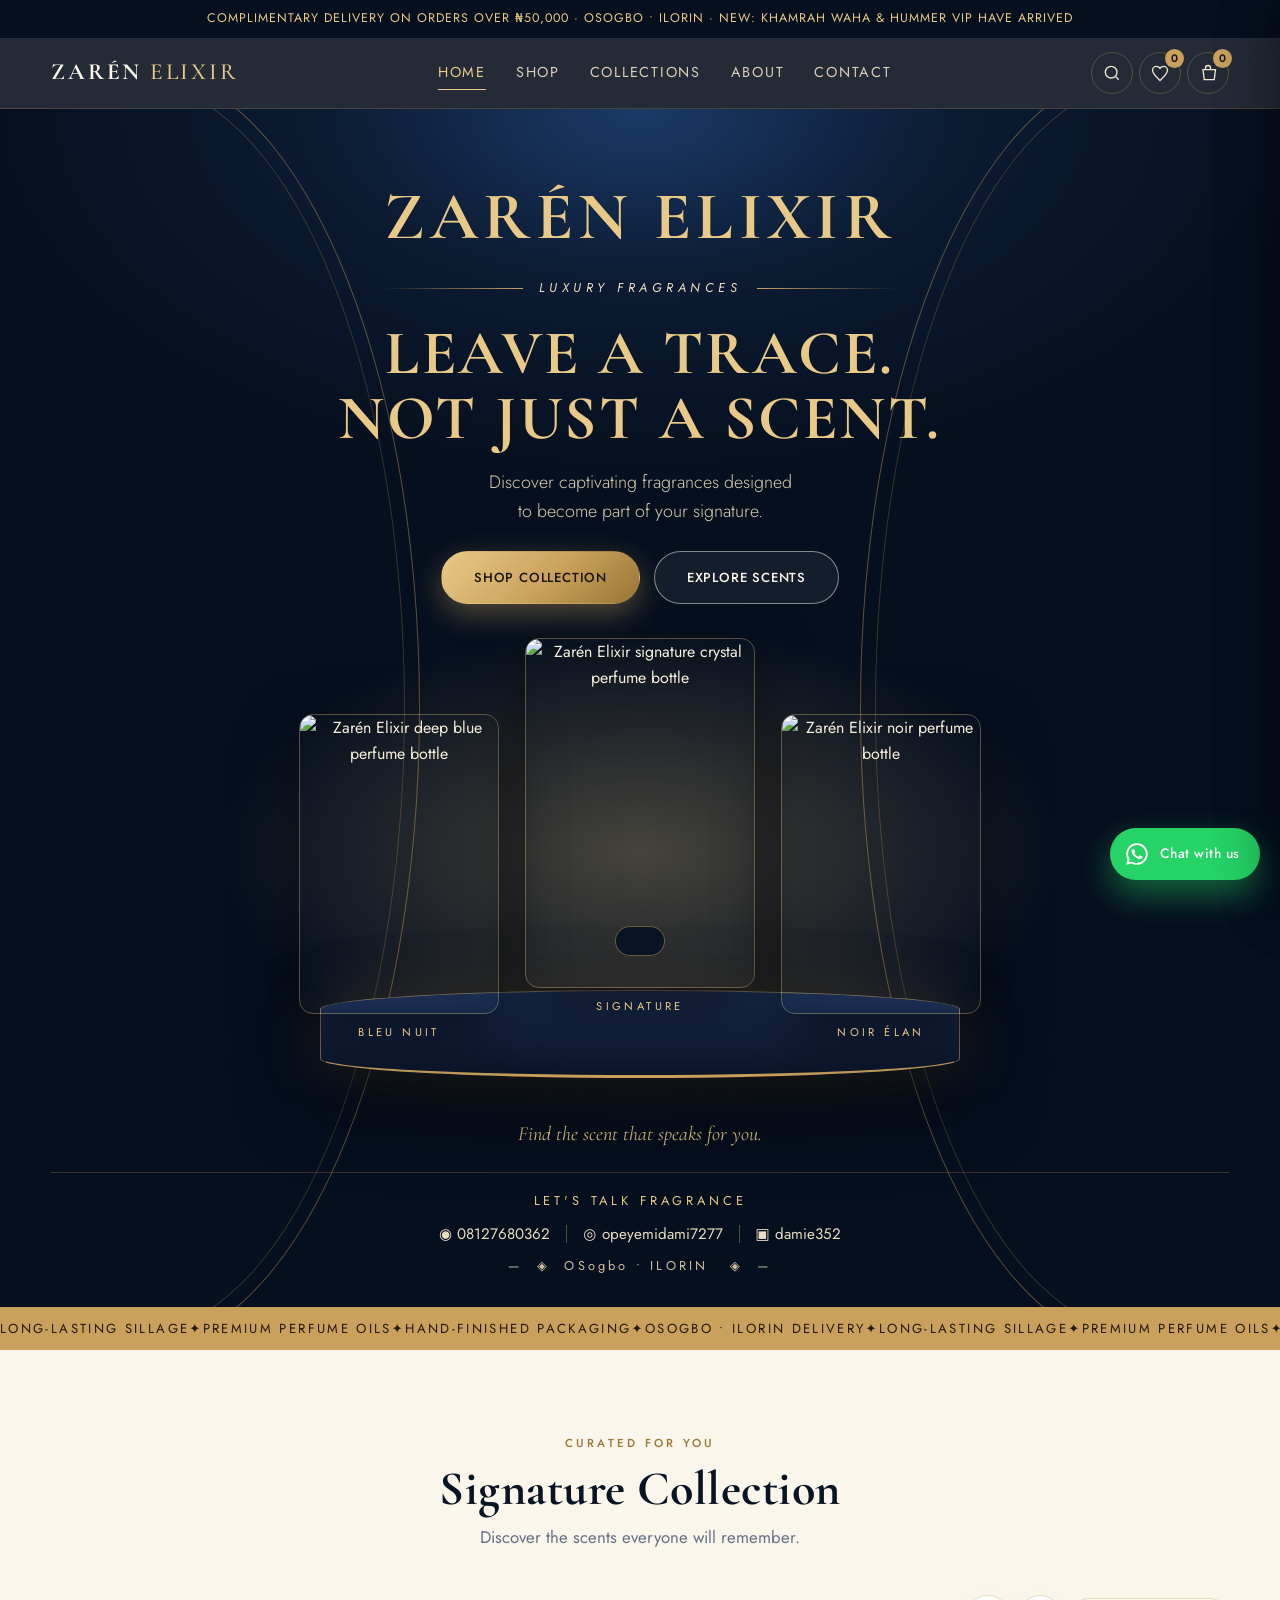
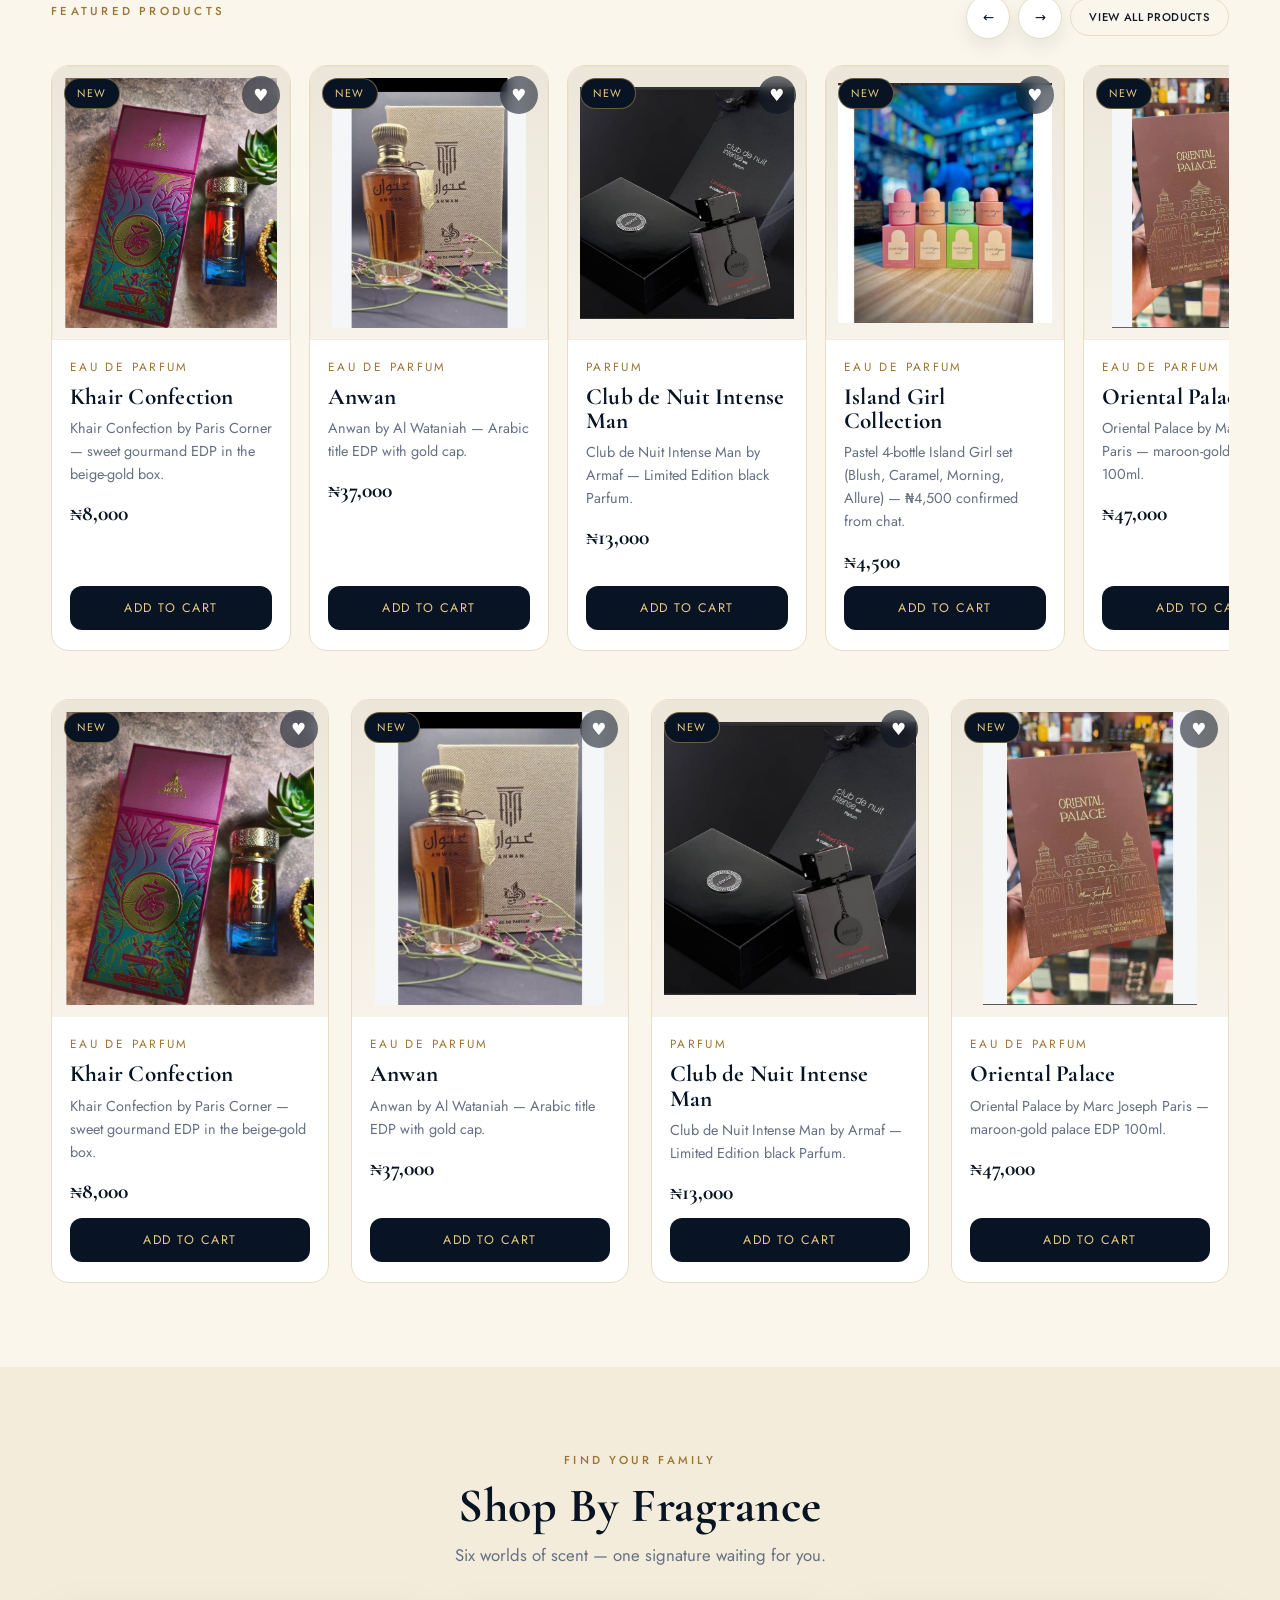
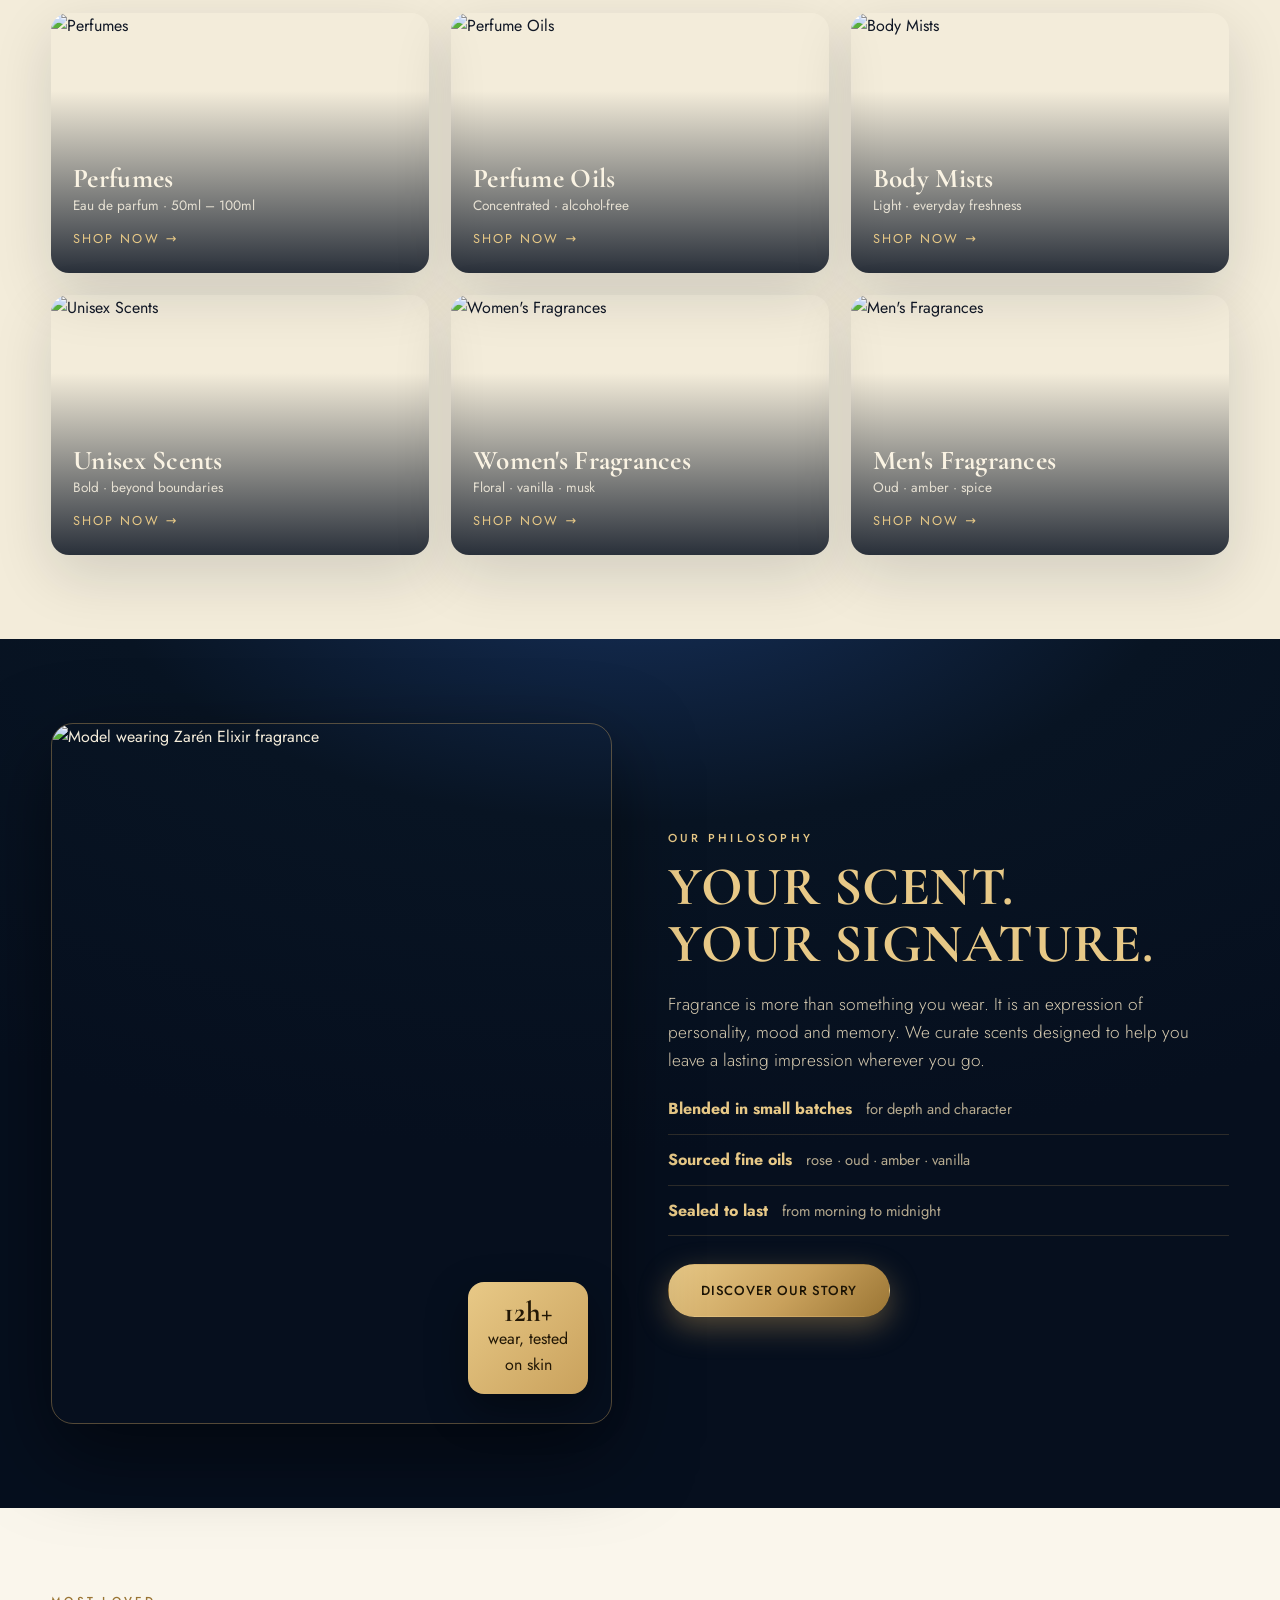
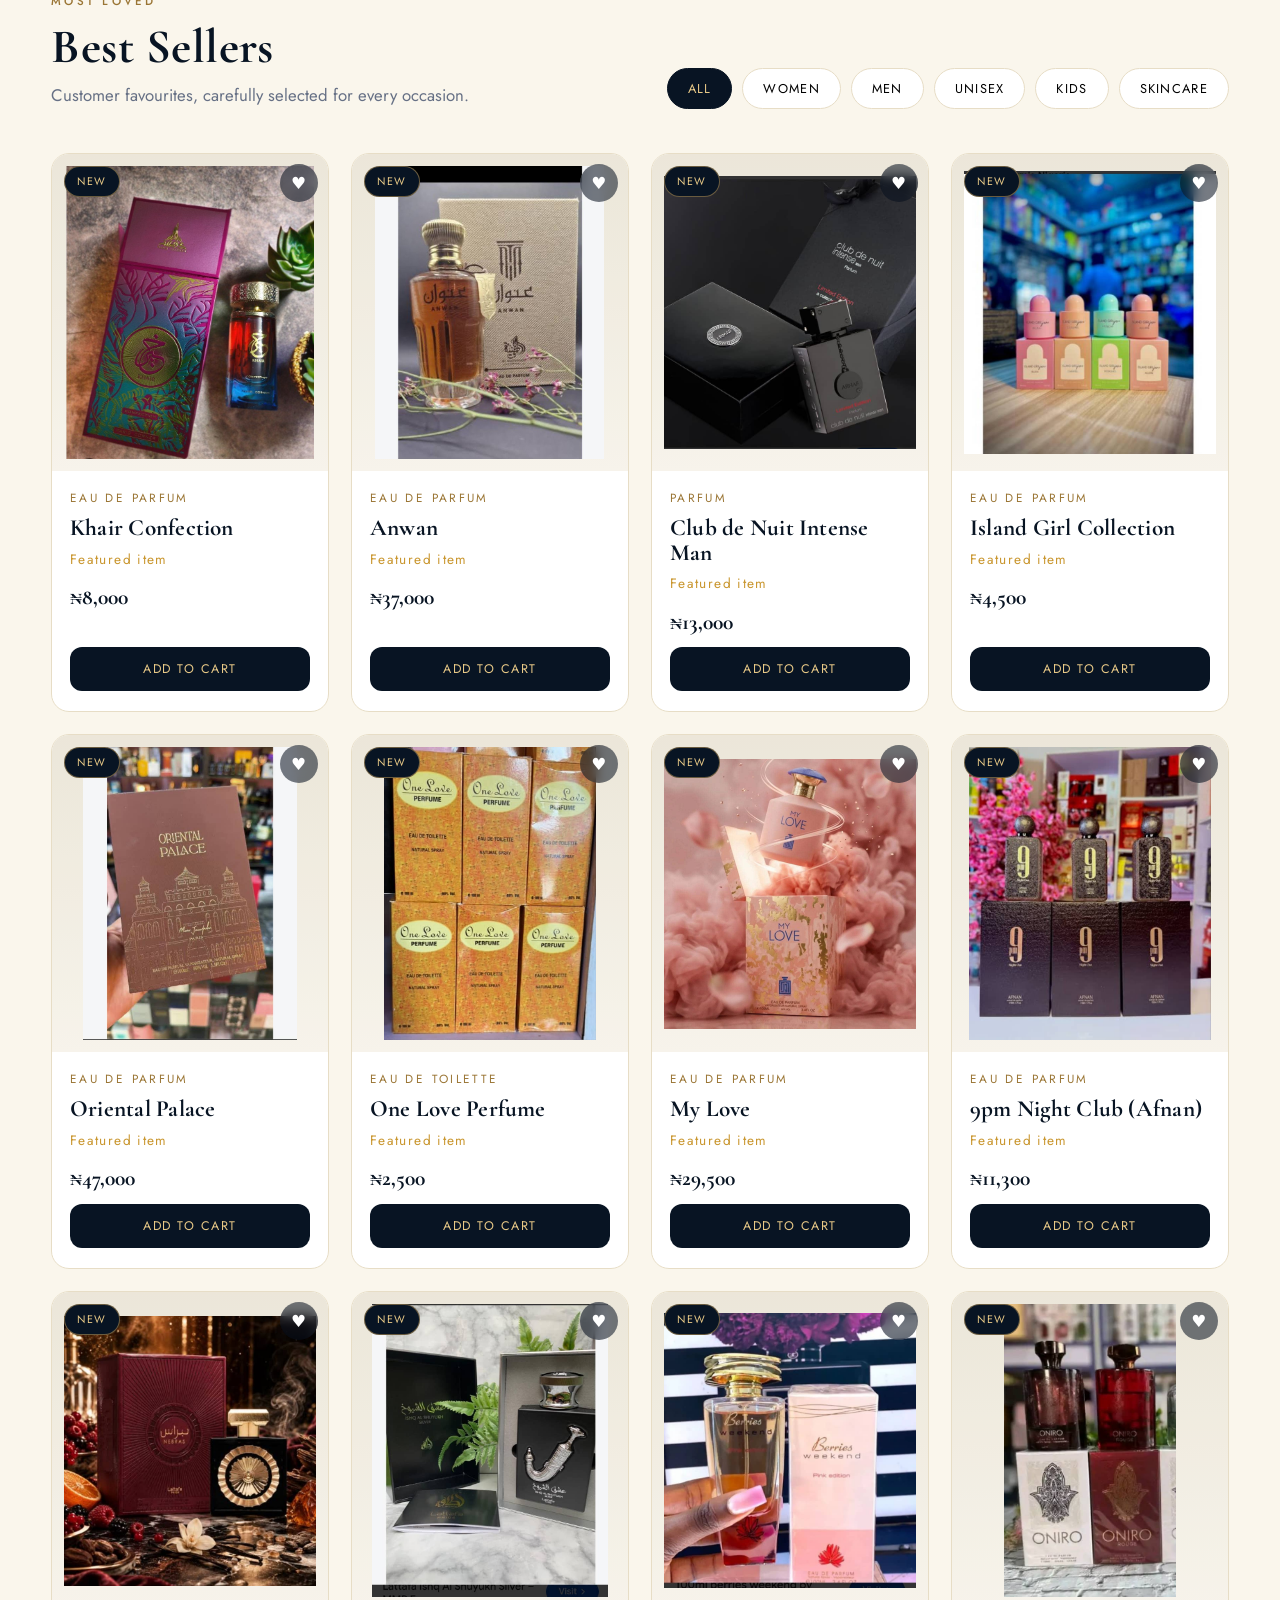
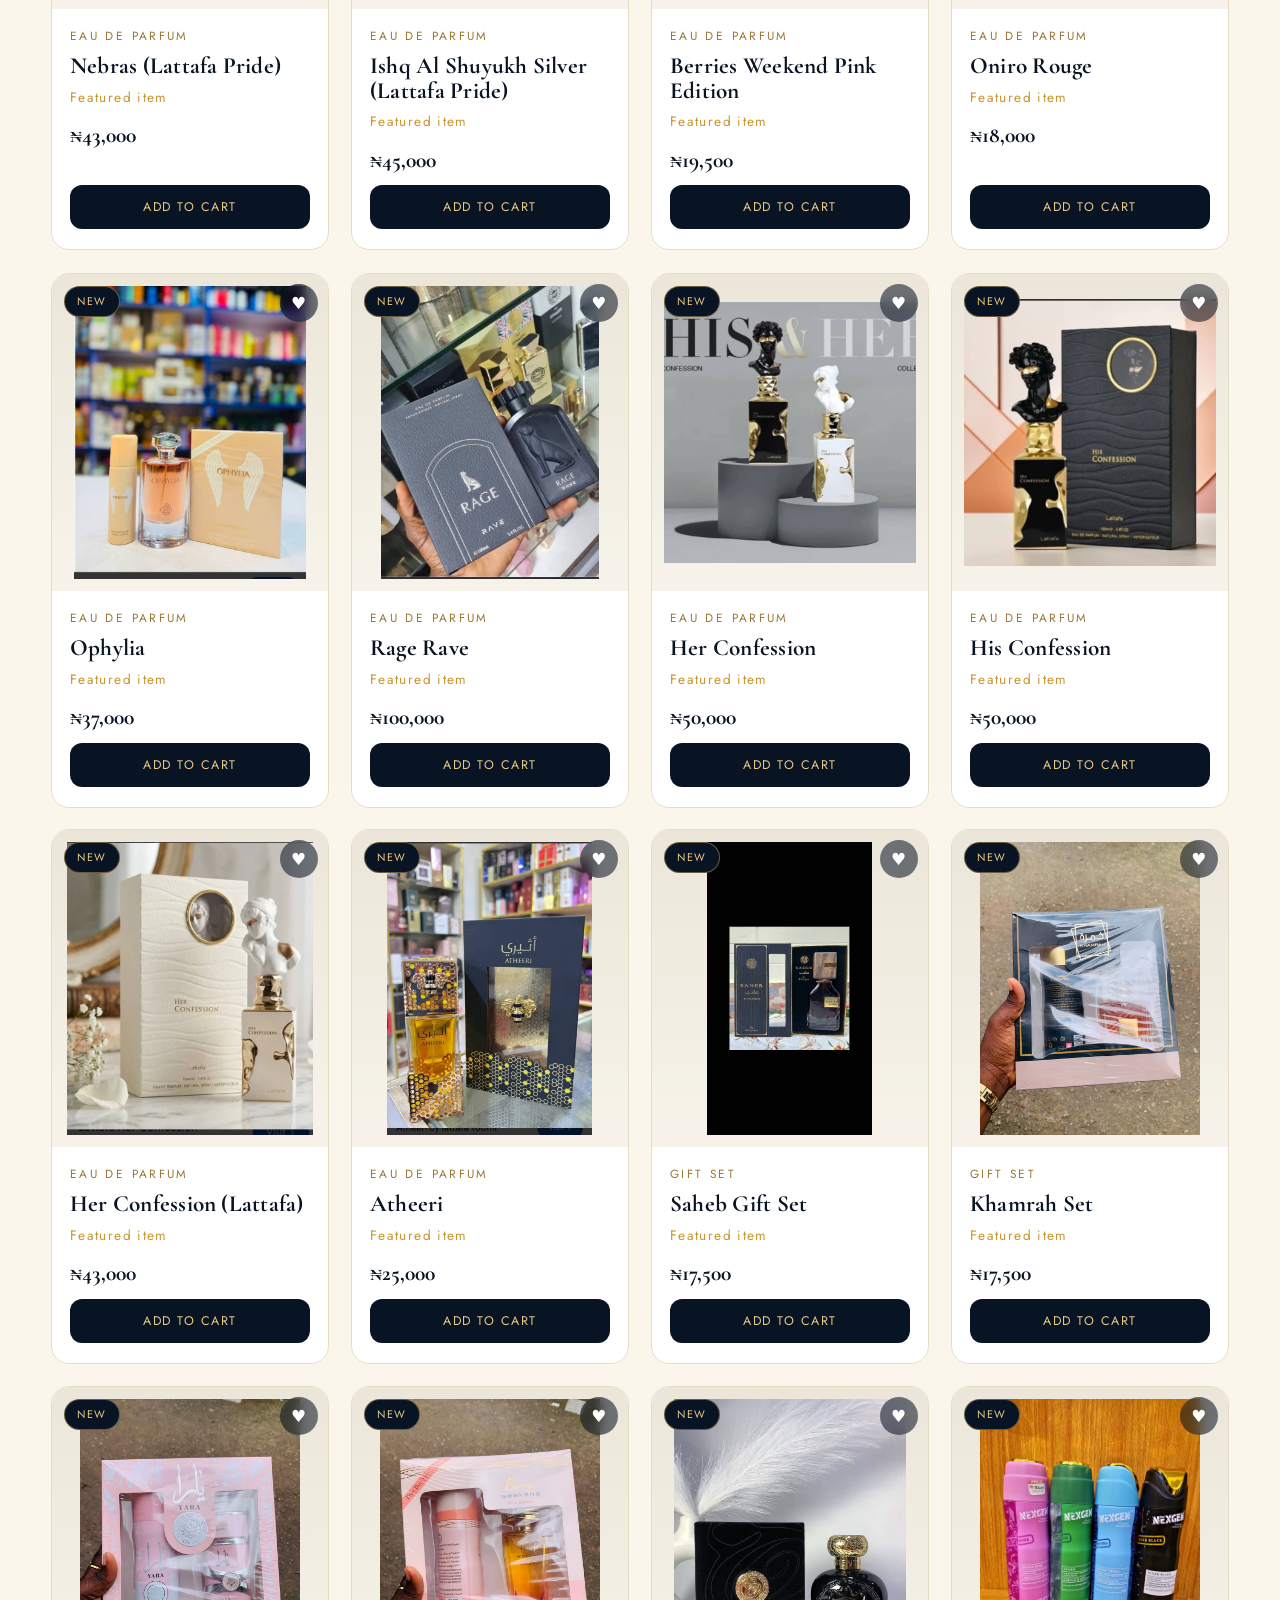
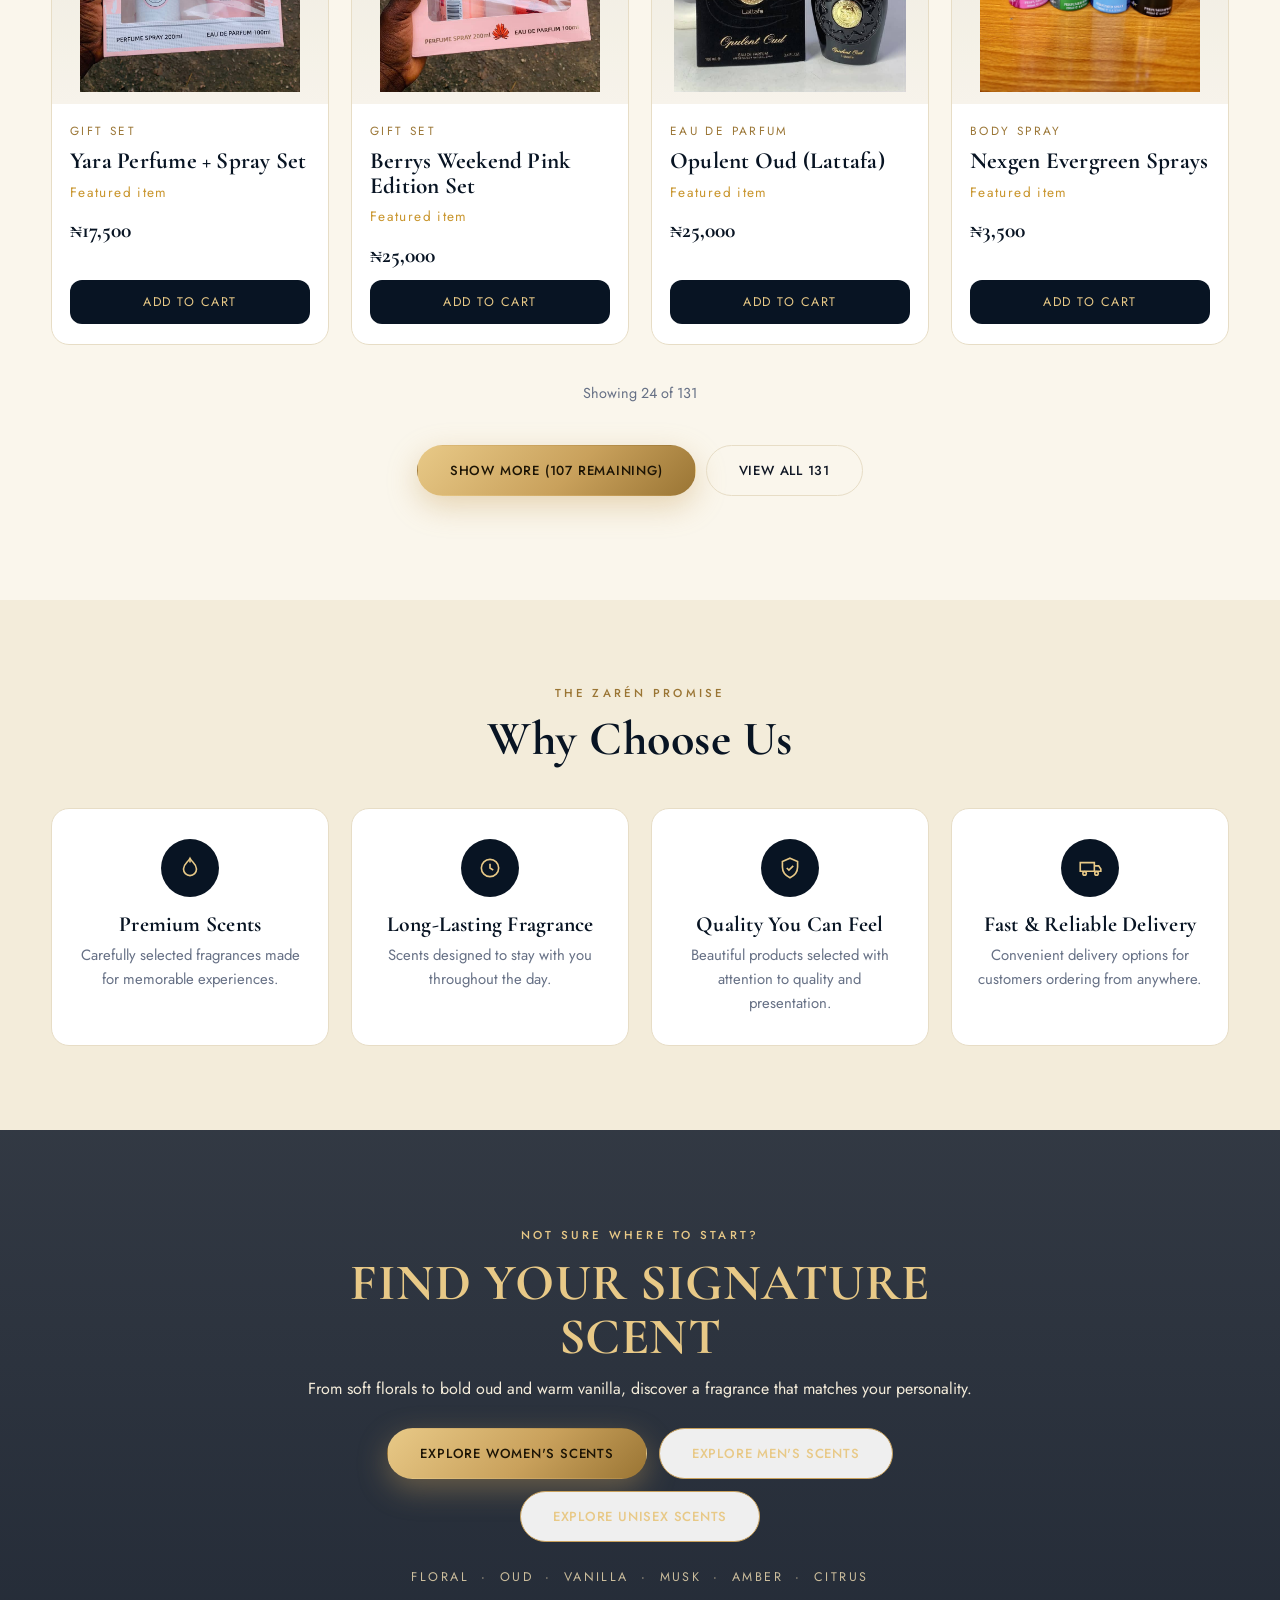
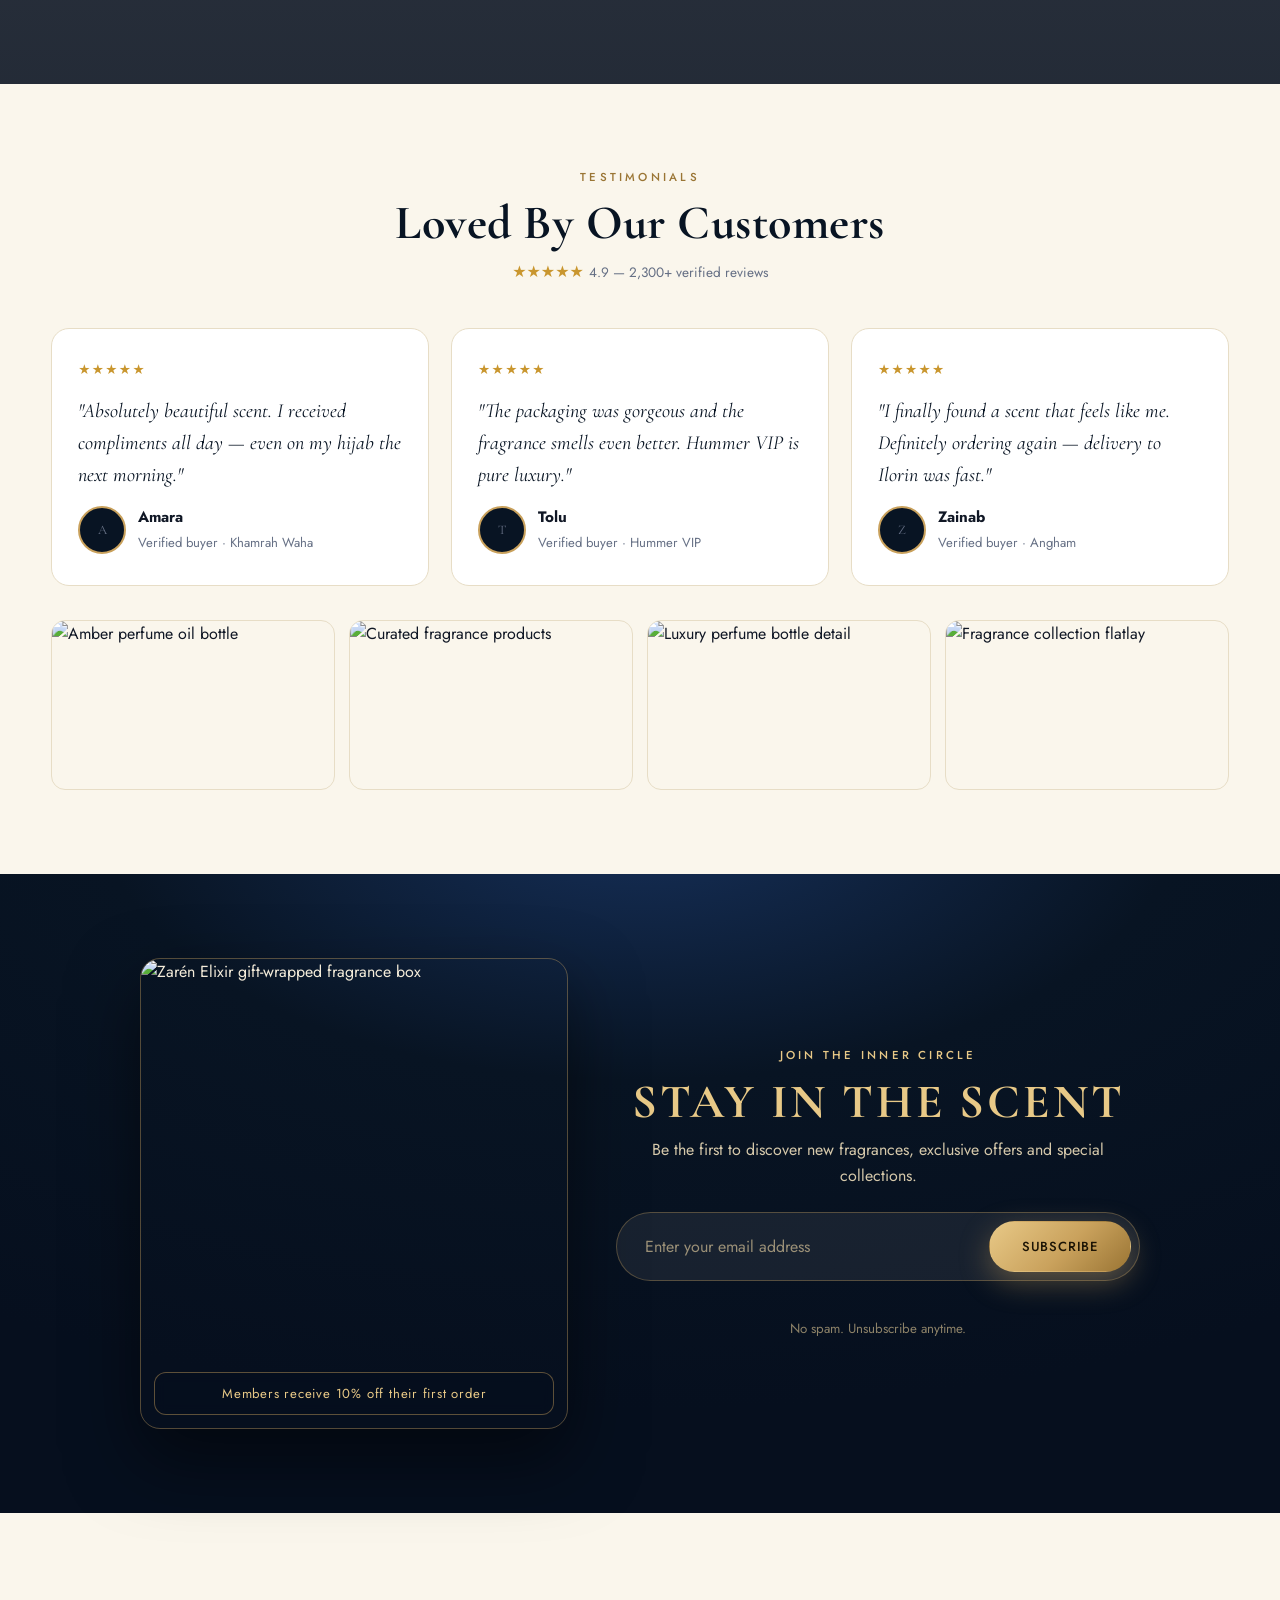
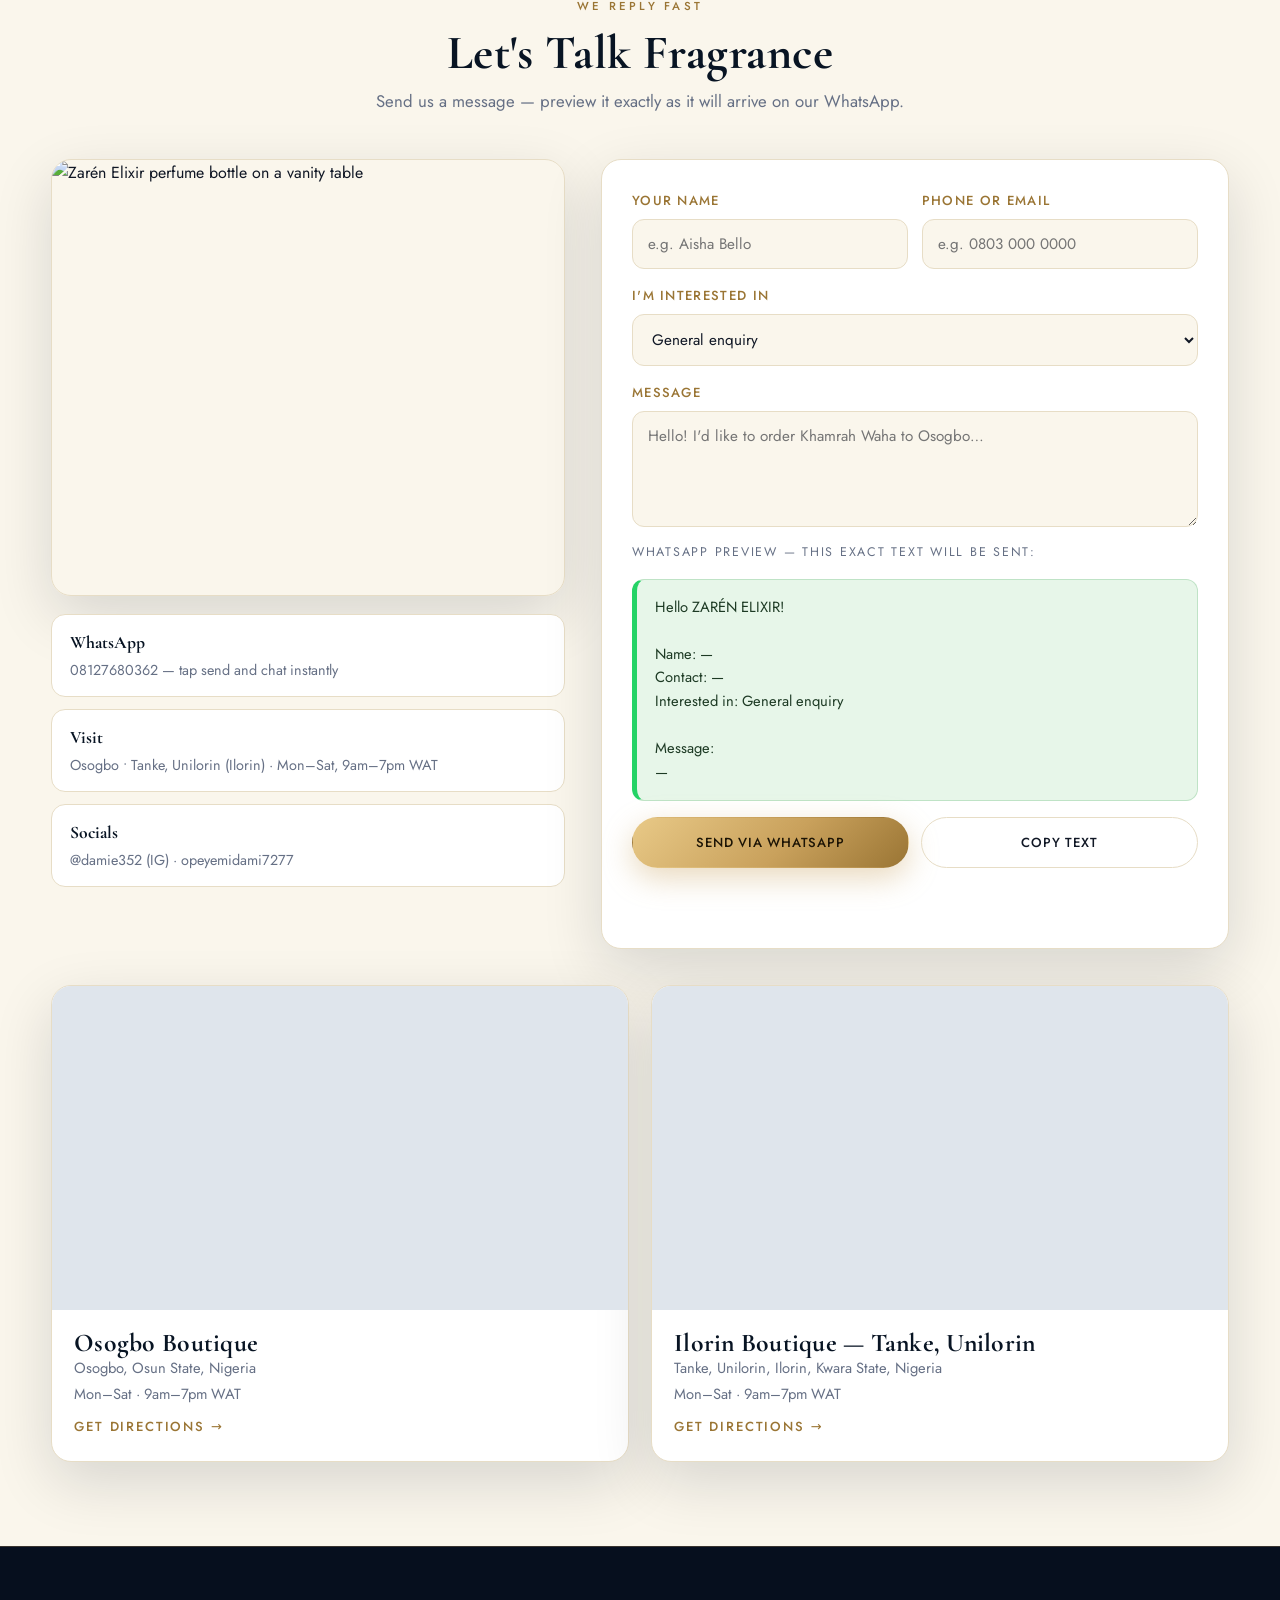
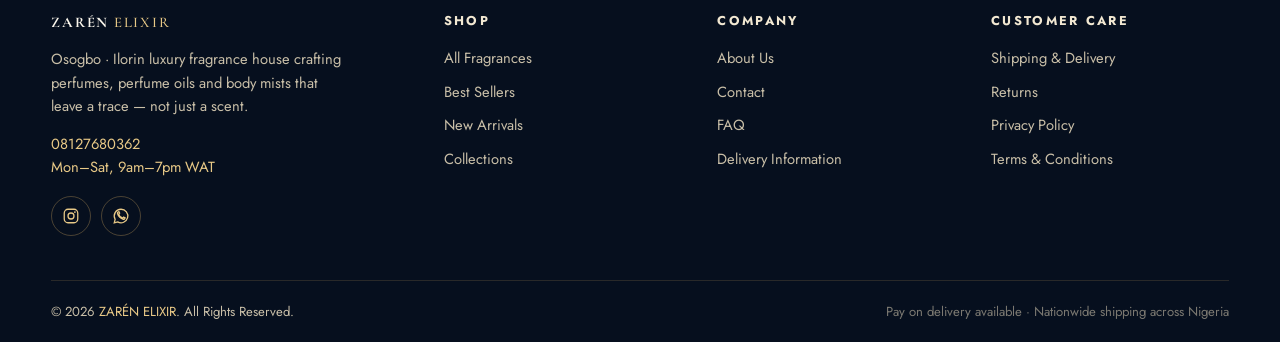
==== commit 1944bc06: "Verify prices against WhatsApp chats: Khair 8000, Anwan 37000, Club de Nuit 13000, fix cascade tags" ====
--- a/index.html
+++ b/index.html
@@ -389,7 +389,7 @@
                 <option>Khamrah Waha — ₦7,000</option>
                 <option>Hummer VIP — ₦6,000</option>
                 <option>Mosuf 25ml — ₦2,000</option>
-                <option>Club de Nuit Intense Man — ₦6,000</option>
+                <option>Club de Nuit Intense Man (Armaf) — ₦13,000</option>
                 <option>9pm Night Out</option>
                 <option>Angham (Lattafa)</option>
                 <option>Eclaire</option>
